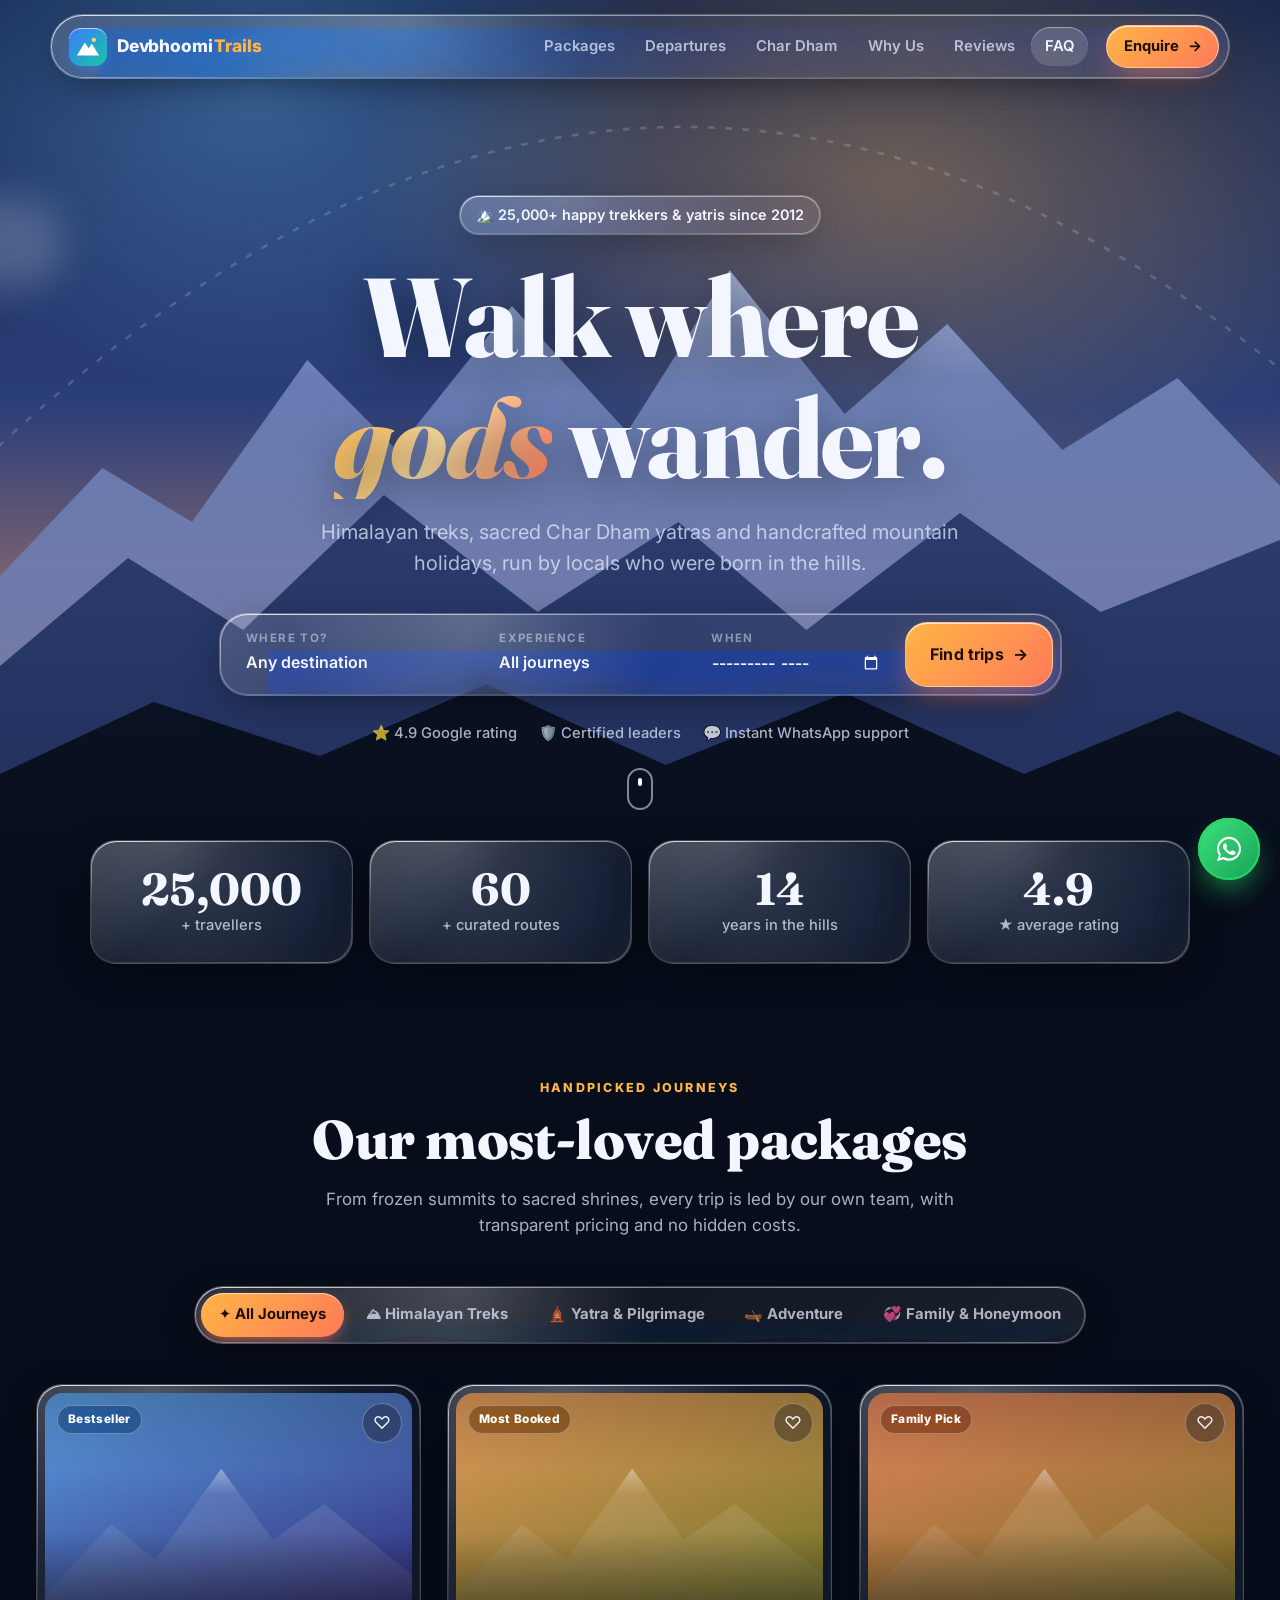
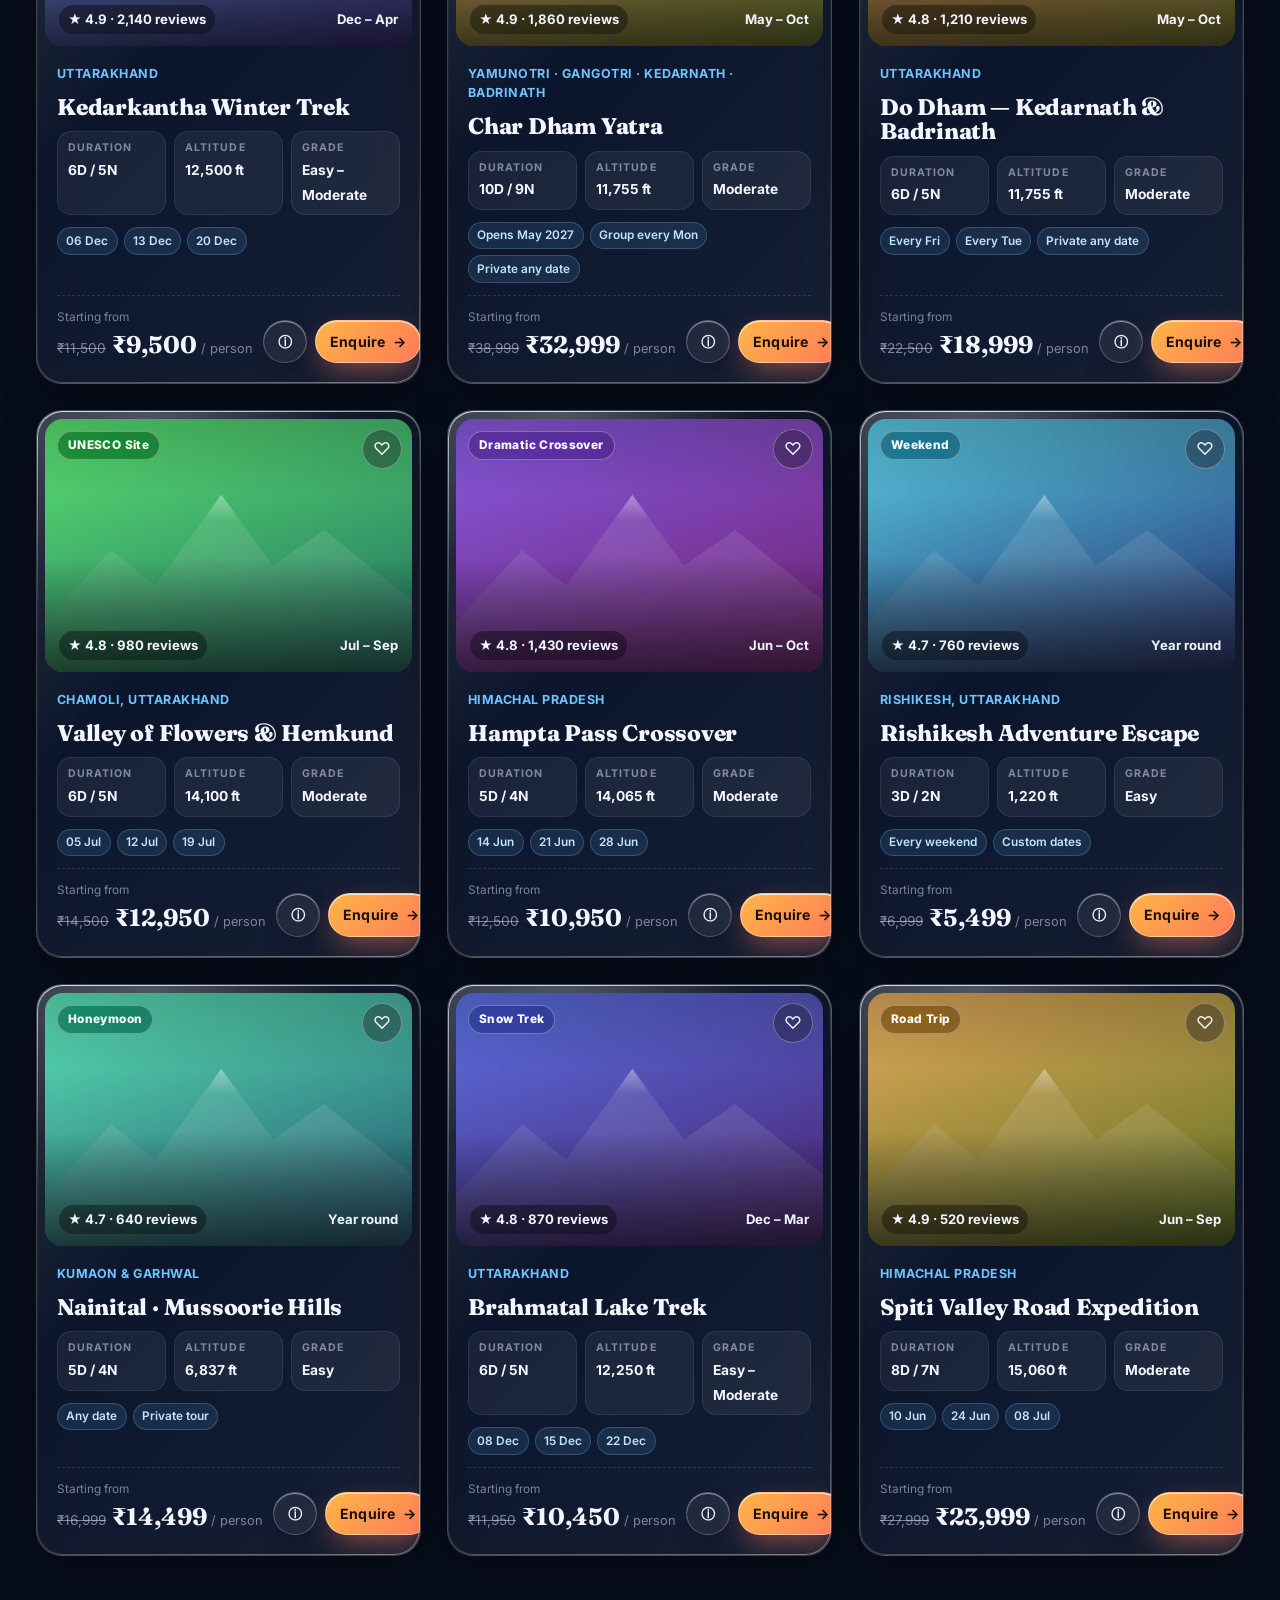
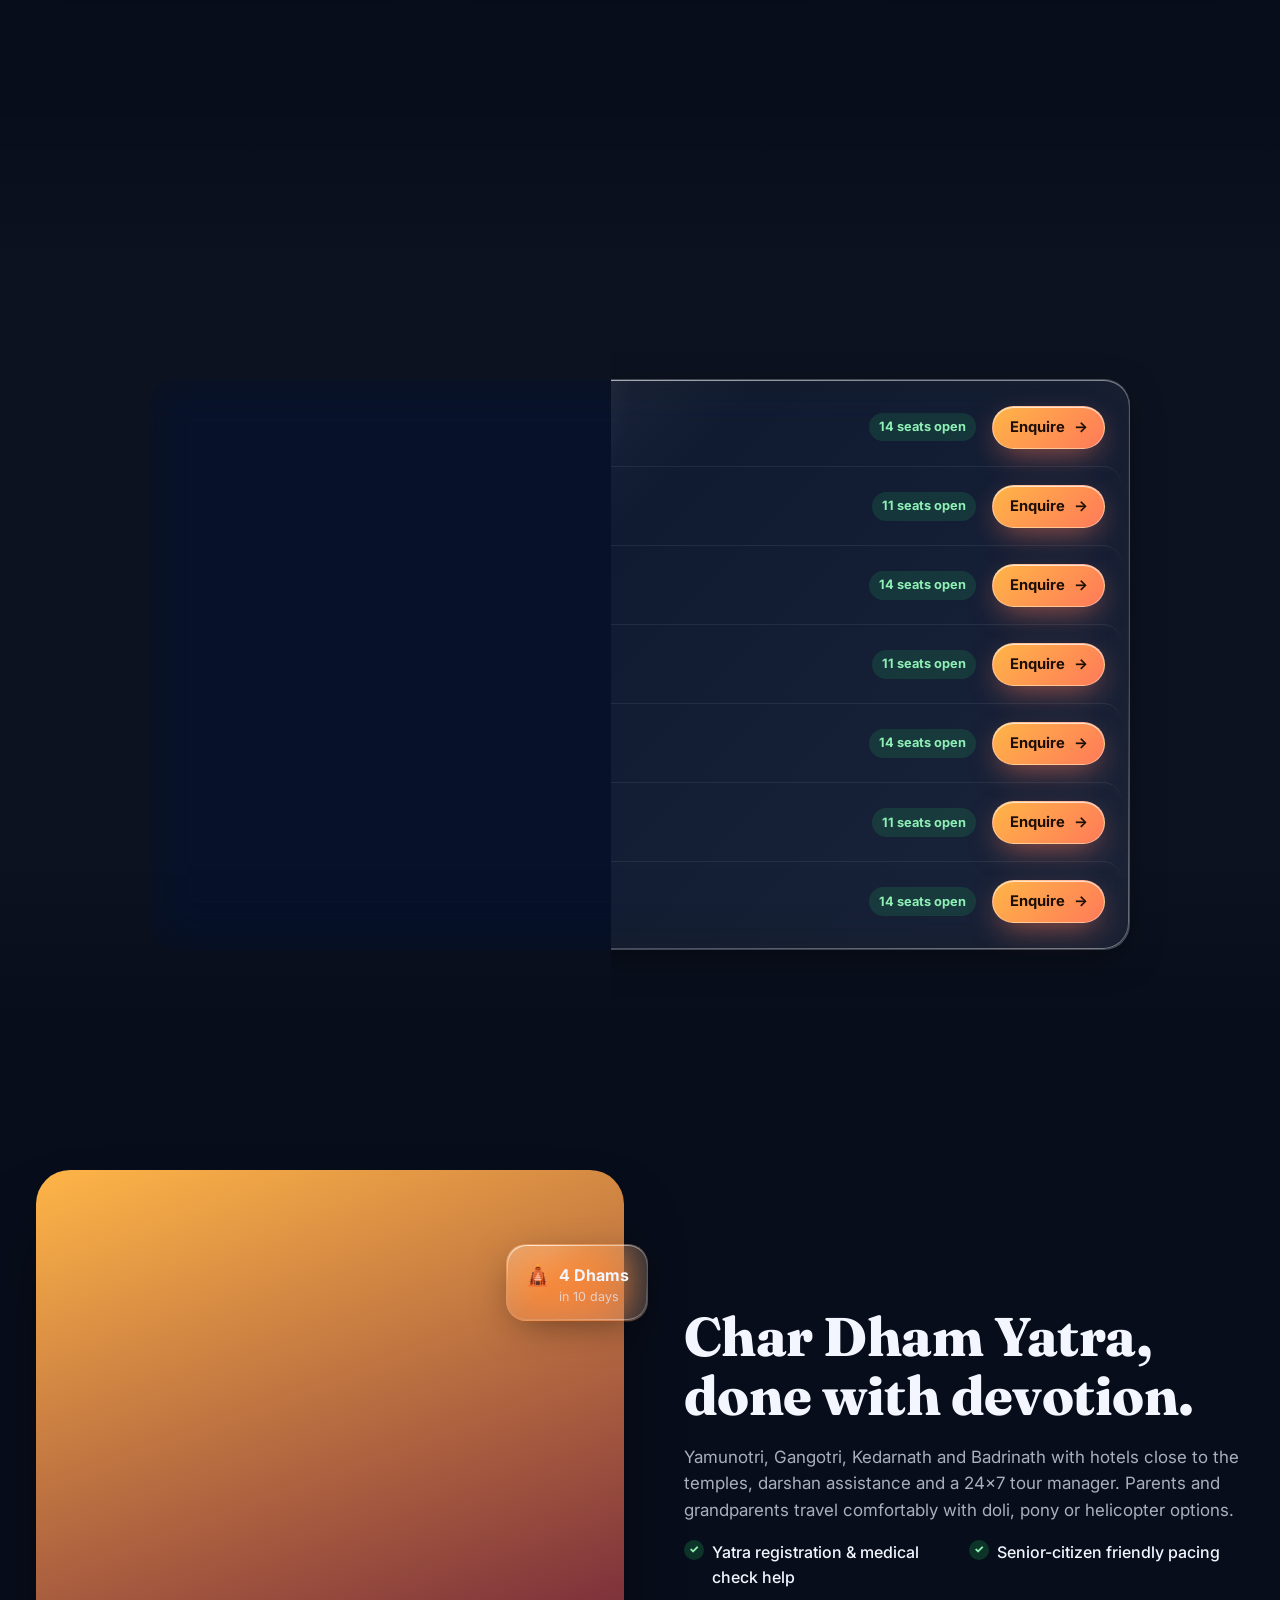
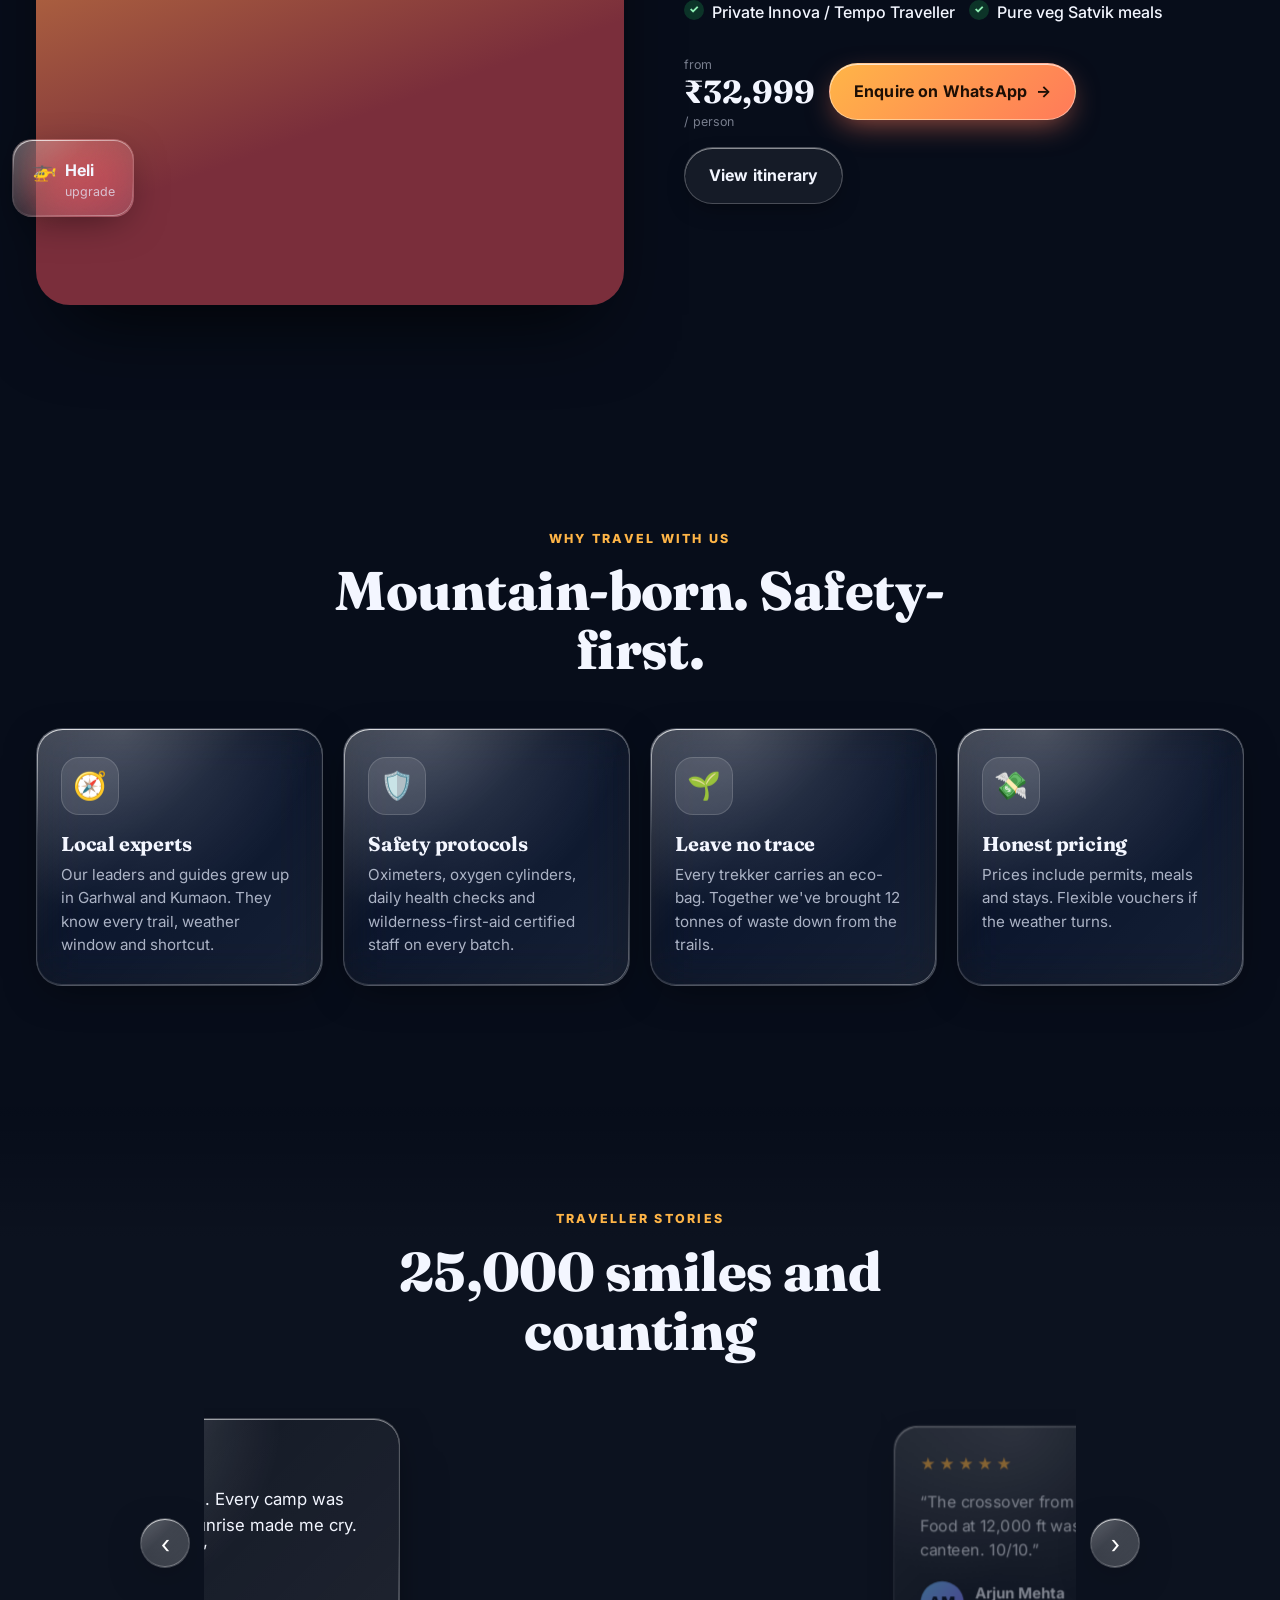
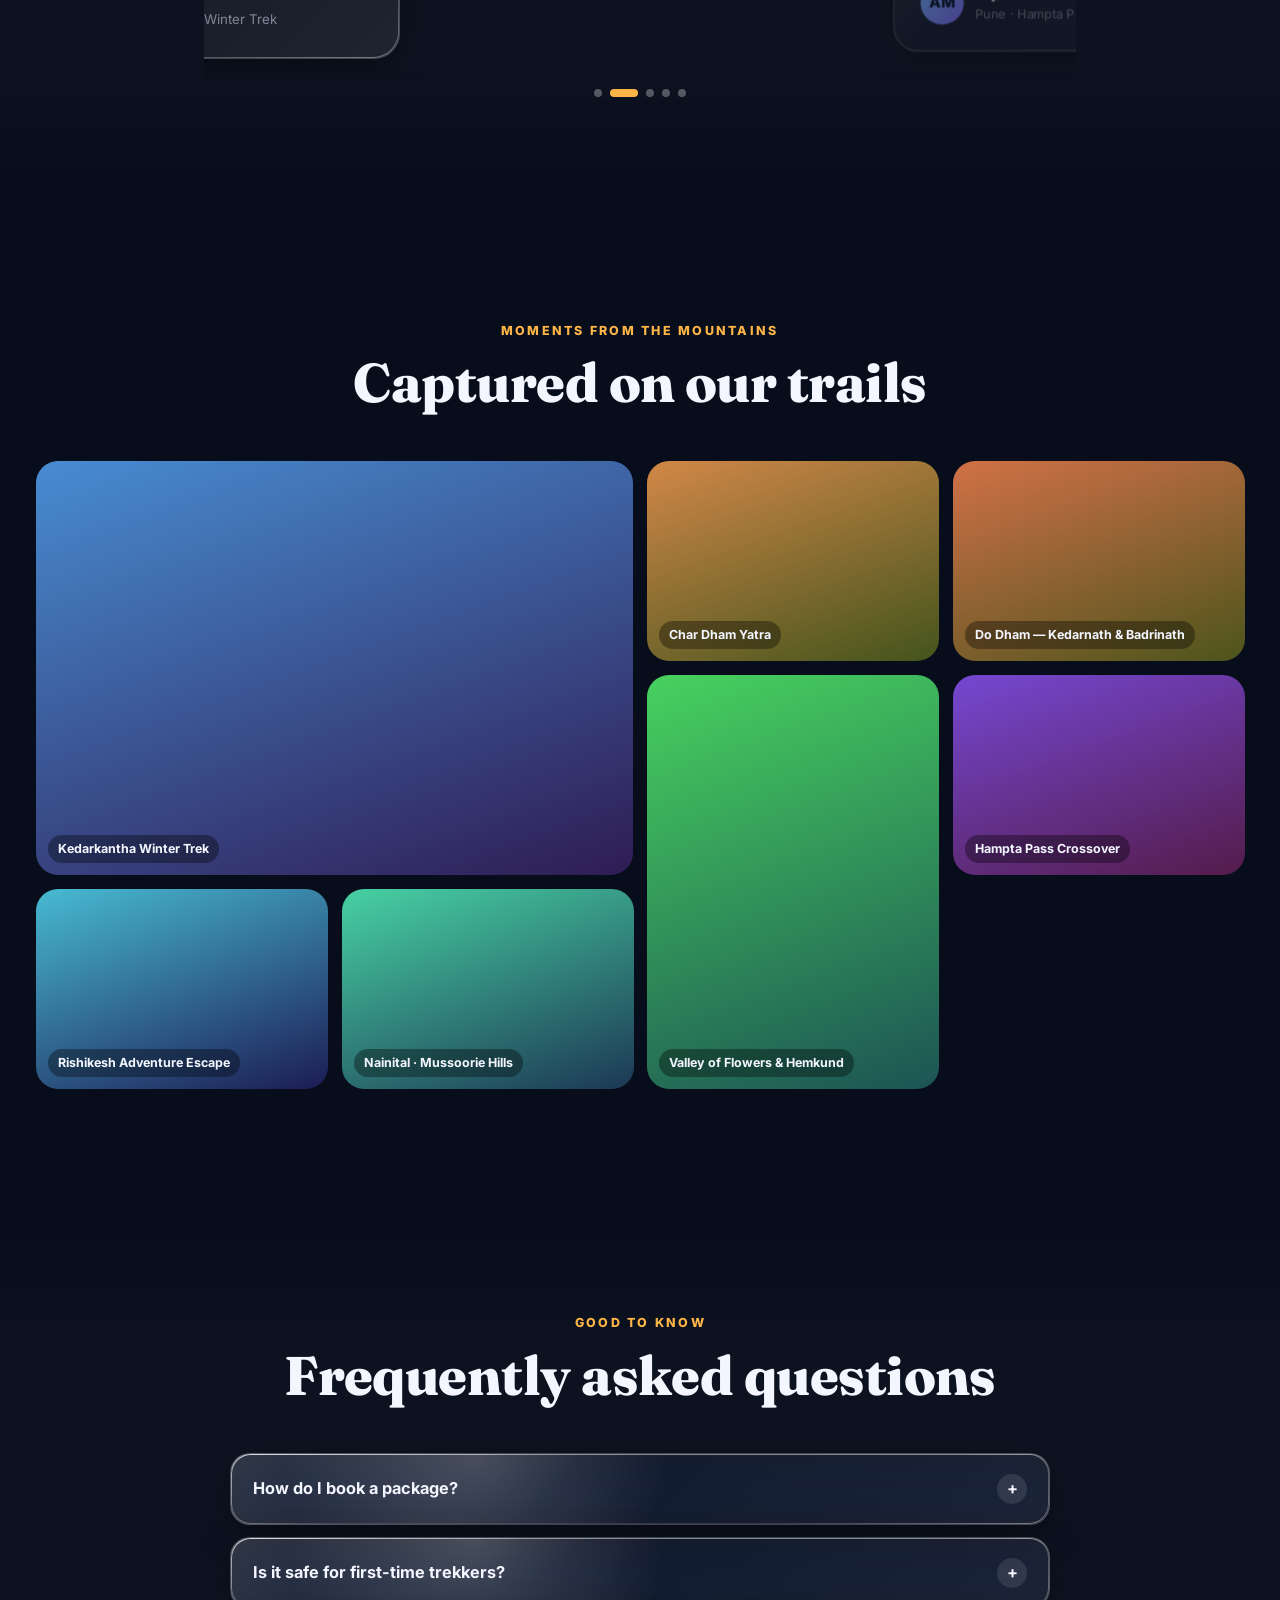
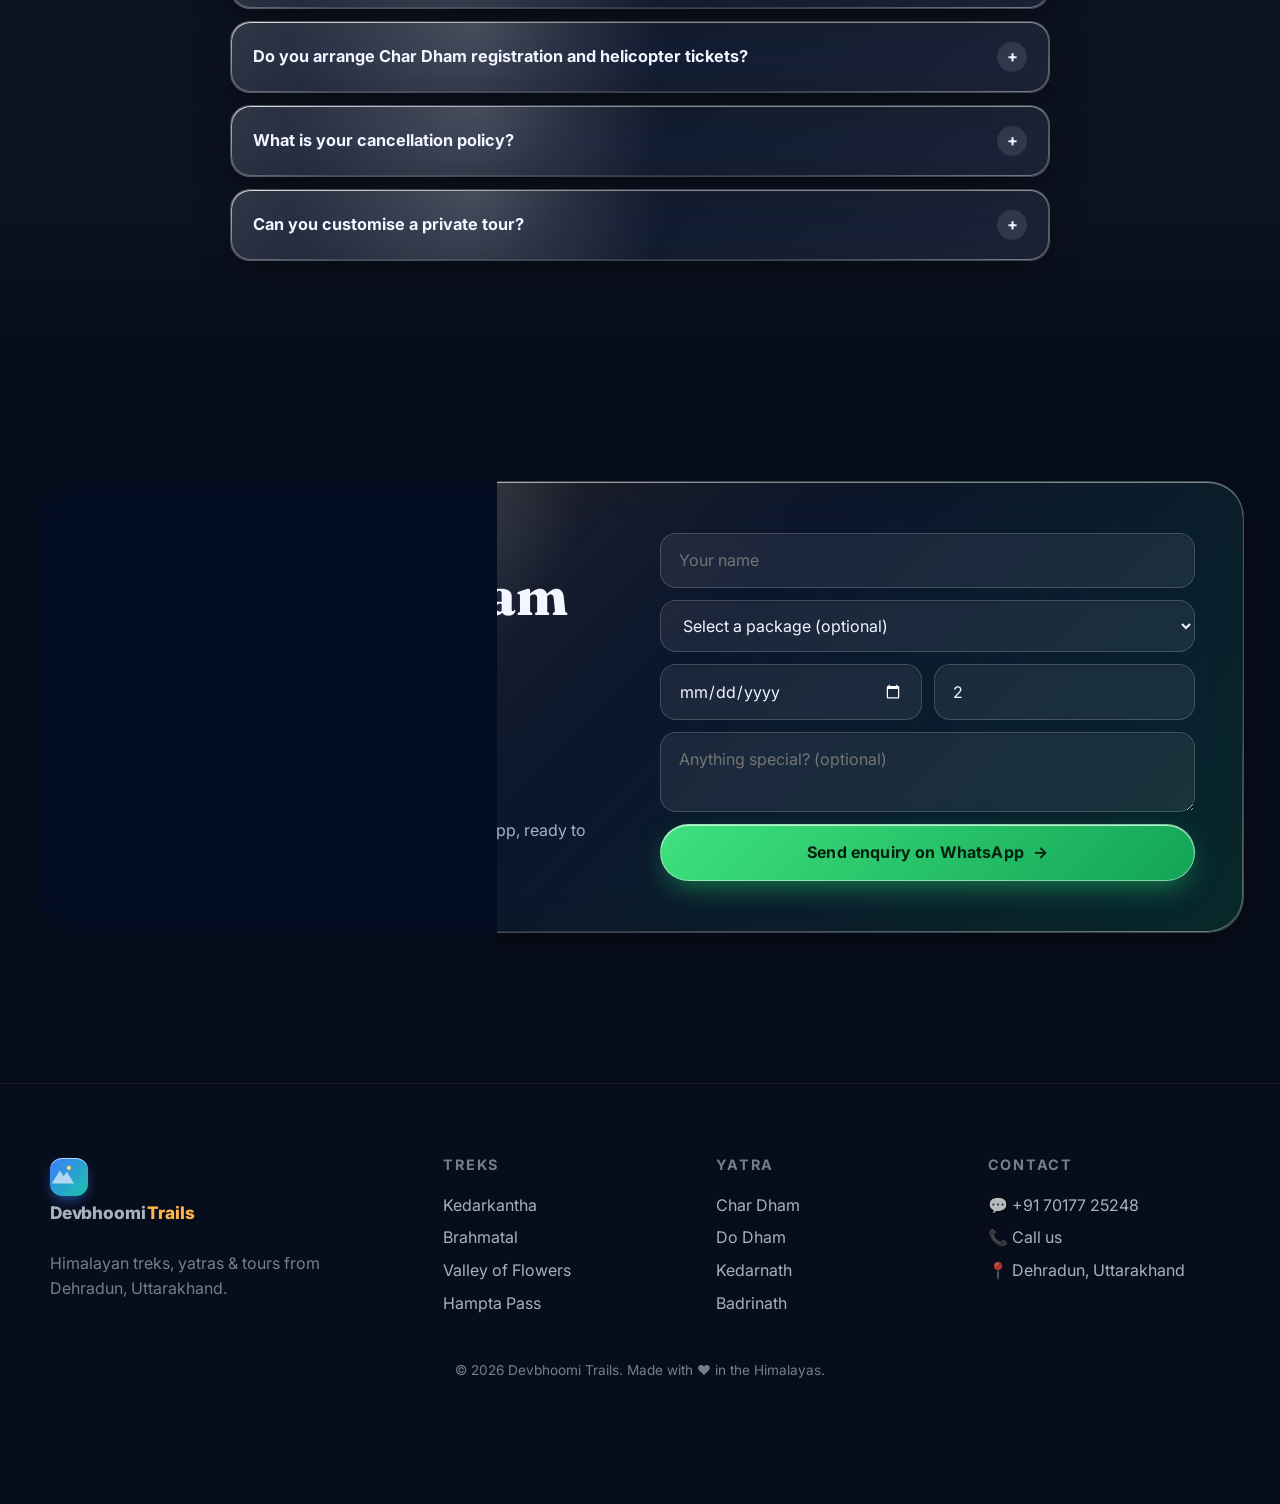
==== index.html @ 5e812054 "Add liquid-glass tours & travel website with WhatsApp enquiries Co-Authored-By: Claude Opus 5.5 <nor" ====
<!doctype html>
<html lang="en">
<head>
  <meta charset="utf-8" />
  <meta name="viewport" content="width=device-width, initial-scale=1, viewport-fit=cover" />
  <title>Devbhoomi Trails — Himalayan Treks, Char Dham Yatra & Tour Packages</title>
  <meta name="description" content="Himalayan treks, Char Dham Yatra, Kedarnath, Valley of Flowers, Spiti and family tour packages. Enquire instantly on WhatsApp +91 70177 25248." />
  <meta name="theme-color" content="#0b1220" />
  <link rel="preconnect" href="https://fonts.googleapis.com" />
  <link rel="preconnect" href="https://fonts.gstatic.com" crossorigin />
  <link href="https://fonts.googleapis.com/css2?family=Inter:wght@400;500;600;700;800&family=Fraunces:opsz,wght@9..144,600;9..144,800&display=swap" rel="stylesheet" />
  <link rel="stylesheet" href="assets/css/style.css" />
</head>
<body>

  <!-- Liquid-glass refraction filter (Chromium uses it on backdrop; others fall back to blur) -->
  <svg width="0" height="0" style="position:absolute" aria-hidden="true">
    <filter id="liquid" x="0" y="0" width="100%" height="100%">
      <feTurbulence type="fractalNoise" baseFrequency="0.008 0.012" numOctaves="2" seed="7" result="noise" />
      <feGaussianBlur in="noise" stdDeviation="2" result="soft" />
      <feDisplacementMap in="SourceGraphic" in2="soft" scale="38" xChannelSelector="R" yChannelSelector="G" />
    </filter>
  </svg>

  <!-- Ambient background blobs (secondary action) -->
  <div class="ambient" aria-hidden="true">
    <span class="blob b1"></span><span class="blob b2"></span><span class="blob b3"></span>
  </div>

  <!-- ============ NAV ============ -->
  <header class="nav-wrap">
    <nav class="nav glass" id="nav">
      <a href="#top" class="brand" aria-label="Devbhoomi Trails home">
        <span class="brand-mark squishy" aria-hidden="true">
          <svg viewBox="0 0 40 40"><path d="M3 33 L15 13 L21 22 L26 15 L37 33 Z" fill="currentColor"/><circle cx="29" cy="9" r="3.4" fill="#ffd27a"/></svg>
        </span>
        <span class="brand-text">Devbhoomi<b>Trails</b></span>
      </a>
      <ul class="nav-links" id="navLinks">
        <li><a href="#packages">Packages</a></li>
        <li><a href="#departures">Departures</a></li>
        <li><a href="#yatra">Char Dham</a></li>
        <li><a href="#why">Why Us</a></li>
        <li><a href="#reviews">Reviews</a></li>
        <li><a href="#faq">FAQ</a></li>
        <span class="nav-pill" aria-hidden="true"></span>
      </ul>
      <a class="btn btn-primary btn-sm squishy wind-up" data-enquire="general" href="#">
        <span>Enquire</span><i class="arrow">→</i>
      </a>
      <button class="burger" id="burger" aria-label="Open menu" aria-expanded="false"><span></span><span></span><span></span></button>
    </nav>
  </header>

  <main id="top">
    <!-- ============ HERO ============ -->
    <section class="hero" id="hero">
      <div class="hero-bg" aria-hidden="true">
        <div class="layer sky"></div>
        <div class="layer far" data-depth="0.15"></div>
        <div class="layer mid" data-depth="0.3"></div>
        <div class="layer near" data-depth="0.5"></div>
        <div class="cloud c1" aria-hidden="true"></div>
        <div class="cloud c2" aria-hidden="true"></div>
        <svg class="flight-path" viewBox="0 0 1200 400" preserveAspectRatio="none"><path id="arcPath" d="M-40 360 Q 600 -140 1240 300" fill="none" stroke="rgba(255,255,255,.35)" stroke-width="2" stroke-dasharray="6 10"/></svg>
        <div class="plane" aria-hidden="true">✈</div>
      </div>

      <div class="hero-inner">
        <span class="chip glass reveal" data-pose="drop">🏔️ 25,000+ happy trekkers & yatris since 2012</span>
        <h1 class="hero-title">
          <span class="line"><span class="word">Walk</span> <span class="word">where</span></span>
          <span class="line"><span class="word accent">gods</span> <span class="word">wander.</span></span>
        </h1>
        <p class="hero-sub reveal" data-pose="rise">Himalayan treks, sacred Char Dham yatras and handcrafted mountain holidays, run by locals who were born in the hills.</p>

        <form class="search glass reveal" data-pose="rise" id="searchForm" autocomplete="off">
          <label class="field">
            <small>Where to?</small>
            <select id="sDest">
              <option value="">Any destination</option>
              <option>Uttarakhand</option><option>Himachal Pradesh</option><option>Char Dham</option><option>Rishikesh</option>
            </select>
          </label>
          <label class="field">
            <small>Experience</small>
            <select id="sType">
              <option value="all">All journeys</option>
              <option value="trek">Trek</option><option value="pilgrimage">Yatra</option><option value="adventure">Adventure</option><option value="family">Family / Honeymoon</option>
            </select>
          </label>
          <label class="field">
            <small>When</small>
            <input type="month" id="sMonth" />
          </label>
          <button class="btn btn-primary squishy wind-up" type="submit"><span>Find trips</span><i class="arrow">→</i></button>
        </form>

        <div class="hero-badges reveal" data-pose="rise">
          <span>⭐ 4.9 Google rating</span><span>🛡️ Certified leaders</span><span>💬 Instant WhatsApp support</span>
        </div>
      </div>

      <a href="#stats" class="scroll-cue" aria-label="Scroll down"><span></span></a>
    </section>

    <!-- ============ STATS ============ -->
    <section class="stats" id="stats">
      <div class="stats-grid">
        <div class="stat glass tilt reveal"><b data-count="25000">0</b><span>+ travellers</span></div>
        <div class="stat glass tilt reveal"><b data-count="60">0</b><span>+ curated routes</span></div>
        <div class="stat glass tilt reveal"><b data-count="14">0</b><span>years in the hills</span></div>
        <div class="stat glass tilt reveal"><b data-count="49" data-decimal="1">0</b><span>★ average rating</span></div>
      </div>
    </section>

    <!-- ============ PACKAGES ============ -->
    <section class="section" id="packages">
      <div class="section-head">
        <span class="eyebrow reveal">Handpicked journeys</span>
        <h2 class="reveal">Our most-loved packages</h2>
        <p class="reveal">From frozen summits to sacred shrines, every trip is led by our own team, with transparent pricing and no hidden costs.</p>
      </div>

      <div class="tabs glass reveal" id="tabs" role="tablist"></div>
      <div class="cards" id="cards"></div>
      <p class="empty" id="emptyState" hidden>No trips match. <a href="#" data-enquire="general">Ask us for a custom plan →</a></p>
    </section>

    <!-- ============ DEPARTURES ============ -->
    <section class="section alt" id="departures">
      <div class="section-head">
        <span class="eyebrow reveal">Fixed group departures</span>
        <h2 class="reveal">Upcoming batches filling fast</h2>
      </div>
      <div class="departures glass reveal" id="departureList"></div>
    </section>

    <!-- ============ CHAR DHAM SPOTLIGHT (staging) ============ -->
    <section class="section spotlight" id="yatra">
      <div class="spot-wrap">
        <div class="spot-media reveal" data-pose="left">
          <div class="spot-img" style="--img:url('https://images.unsplash.com/photo-1626621341517-bbf3d9990a23?auto=format&fit=crop&w=1200&q=70')"></div>
          <div class="spot-float glass bob">🛕 <b>4 Dhams</b><small>in 10 days</small></div>
          <div class="spot-float f2 glass bob">🚁 <b>Heli</b><small>upgrade</small></div>
        </div>
        <div class="spot-copy">
          <span class="eyebrow reveal">Spotlight · Yatra 2027</span>
          <h2 class="reveal">Char Dham Yatra,<br/>done with devotion.</h2>
          <p class="reveal">Yamunotri, Gangotri, Kedarnath and Badrinath with hotels close to the temples, darshan assistance and a 24×7 tour manager. Parents and grandparents travel comfortably with doli, pony or helicopter options.</p>
          <ul class="ticks reveal">
            <li>Yatra registration & medical check help</li>
            <li>Senior-citizen friendly pacing</li>
            <li>Private Innova / Tempo Traveller</li>
            <li>Pure veg Satvik meals</li>
          </ul>
          <div class="spot-cta reveal">
            <div class="price-tag"><small>from</small><b>₹32,999</b><small>/ person</small></div>
            <a href="#" class="btn btn-primary squishy wind-up" data-enquire="chardham"><span>Enquire on WhatsApp</span><i class="arrow">→</i></a>
            <button class="btn btn-ghost squishy" data-details="chardham">View itinerary</button>
          </div>
        </div>
      </div>
    </section>

    <!-- ============ WHY US ============ -->
    <section class="section" id="why">
      <div class="section-head">
        <span class="eyebrow reveal">Why travel with us</span>
        <h2 class="reveal">Mountain-born. Safety-first.</h2>
      </div>
      <div class="why-grid">
        <article class="why glass tilt reveal"><span class="why-ico wiggle">🧭</span><h3>Local experts</h3><p>Our leaders and guides grew up in Garhwal and Kumaon. They know every trail, weather window and shortcut.</p></article>
        <article class="why glass tilt reveal"><span class="why-ico wiggle">🛡️</span><h3>Safety protocols</h3><p>Oximeters, oxygen cylinders, daily health checks and wilderness-first-aid certified staff on every batch.</p></article>
        <article class="why glass tilt reveal"><span class="why-ico wiggle">🌱</span><h3>Leave no trace</h3><p>Every trekker carries an eco-bag. Together we've brought 12 tonnes of waste down from the trails.</p></article>
        <article class="why glass tilt reveal"><span class="why-ico wiggle">💸</span><h3>Honest pricing</h3><p>Prices include permits, meals and stays. Flexible vouchers if the weather turns.</p></article>
      </div>
    </section>

    <!-- ============ TESTIMONIALS ============ -->
    <section class="section alt" id="reviews">
      <div class="section-head">
        <span class="eyebrow reveal">Traveller stories</span>
        <h2 class="reveal">25,000 smiles and counting</h2>
      </div>
      <div class="carousel reveal">
        <button class="car-btn prev glass squishy" aria-label="Previous review">‹</button>
        <div class="car-track" id="carTrack"></div>
        <button class="car-btn next glass squishy" aria-label="Next review">›</button>
      </div>
      <div class="dots" id="carDots"></div>
    </section>

    <!-- ============ GALLERY ============ -->
    <section class="section" id="gallery">
      <div class="section-head">
        <span class="eyebrow reveal">Moments from the mountains</span>
        <h2 class="reveal">Captured on our trails</h2>
      </div>
      <div class="gallery" id="gallery-grid"></div>
    </section>

    <!-- ============ FAQ ============ -->
    <section class="section alt" id="faq">
      <div class="section-head">
        <span class="eyebrow reveal">Good to know</span>
        <h2 class="reveal">Frequently asked questions</h2>
      </div>
      <div class="faq" id="faqList"></div>
    </section>

    <!-- ============ ENQUIRY CTA ============ -->
    <section class="section" id="enquire">
      <div class="cta glass reveal">
        <div class="cta-copy">
          <span class="eyebrow">Plan your trip in 2 minutes</span>
          <h2>Tell us your dream trip.<br/>We'll reply on WhatsApp.</h2>
          <p>Share a few details and your message opens in WhatsApp, ready to send to <b>+91 70177 25248</b>.</p>
        </div>
        <form class="cta-form" id="ctaForm">
          <input class="glass-input" name="name" placeholder="Your name" required />
          <select class="glass-input" name="pkg" id="ctaPkg"></select>
          <div class="row">
            <input class="glass-input" name="date" type="date" aria-label="Travel date" />
            <input class="glass-input" name="pax" type="number" min="1" value="2" aria-label="Travellers" />
          </div>
          <textarea class="glass-input" name="note" rows="2" placeholder="Anything special? (optional)"></textarea>
          <button class="btn btn-wa squishy wind-up" type="submit"><span>Send enquiry on WhatsApp</span><i class="arrow">→</i></button>
        </form>
      </div>
    </section>
  </main>

  <!-- ============ FOOTER ============ -->
  <footer class="footer">
    <div class="foot-grid">
      <div>
        <a href="#top" class="brand"><span class="brand-mark"><svg viewBox="0 0 40 40"><path d="M3 33 L15 13 L21 22 L26 15 L37 33 Z" fill="currentColor"/><circle cx="29" cy="9" r="3.4" fill="#ffd27a"/></svg></span><span class="brand-text">Devbhoomi<b>Trails</b></span></a>
        <p>Himalayan treks, yatras & tours from Dehradun, Uttarakhand.</p>
      </div>
      <div><h4>Treks</h4><a href="#packages" data-filter="trek">Kedarkantha</a><a href="#packages" data-filter="trek">Brahmatal</a><a href="#packages" data-filter="trek">Valley of Flowers</a><a href="#packages" data-filter="trek">Hampta Pass</a></div>
      <div><h4>Yatra</h4><a href="#packages" data-filter="pilgrimage">Char Dham</a><a href="#packages" data-filter="pilgrimage">Do Dham</a><a href="#packages" data-filter="pilgrimage">Kedarnath</a><a href="#packages" data-filter="pilgrimage">Badrinath</a></div>
      <div><h4>Contact</h4><a href="#" data-enquire="general">💬 +91 70177 25248</a><a href="tel:+917017725248">📞 Call us</a><span>📍 Dehradun, Uttarakhand</span></div>
    </div>
    <p class="copy">© <span id="year"></span> Devbhoomi Trails. Made with ❤️ in the Himalayas.</p>
  </footer>

  <!-- Floating WhatsApp -->
  <a href="#" class="fab squishy" data-enquire="general" aria-label="Chat on WhatsApp">
    <svg viewBox="0 0 32 32" width="30" height="30"><path fill="#fff" d="M16 3C9 3 3.3 8.6 3.3 15.6c0 2.5.7 4.8 2 6.8L3.2 29l6.8-2.1c1.9 1.1 4 1.6 6.1 1.6 7 0 12.7-5.6 12.7-12.6S23 3 16 3zm0 23.1c-1.9 0-3.8-.5-5.4-1.5l-.4-.2-4 1.2 1.2-3.9-.3-.4c-1.1-1.7-1.7-3.6-1.7-5.6C5.4 9.9 10.2 5.2 16 5.2s10.6 4.7 10.6 10.5S21.8 26.1 16 26.1zm5.8-7.8c-.3-.2-1.9-.9-2.2-1-.3-.1-.5-.2-.7.2-.2.3-.8 1-1 1.2-.2.2-.4.2-.7.1-.3-.2-1.3-.5-2.5-1.5-.9-.8-1.6-1.8-1.7-2.1-.2-.3 0-.5.1-.6l.5-.6c.2-.2.2-.3.3-.5.1-.2 0-.4 0-.6l-1-2.4c-.3-.6-.5-.5-.7-.5h-.6c-.2 0-.6.1-.9.4-.3.3-1.2 1.1-1.2 2.8s1.2 3.2 1.4 3.4c.2.2 2.4 3.6 5.8 5 .8.3 1.4.5 1.9.7.8.3 1.5.2 2.1.1.6-.1 1.9-.8 2.2-1.5.3-.7.3-1.3.2-1.5-.1-.2-.3-.3-.6-.4z"/></svg>
    <span class="fab-ring"></span>
  </a>

  <!-- Details modal -->
  <div class="modal" id="modal" aria-hidden="true" role="dialog" aria-modal="true" aria-labelledby="mTitle">
    <div class="modal-backdrop" data-close></div>
    <div class="modal-card glass" id="modalCard"></div>
  </div>

  <!-- Toast -->
  <div class="toast glass" id="toast" role="status" aria-live="polite"></div>

  <script src="assets/js/data.js"></script>
  <script src="assets/js/app.js"></script>
</body>
</html>
---- assets/css/style.css ----
/* =========================================================
   Devbhoomi Trails — Liquid Glass UI + 12-principle motion
   ========================================================= */
:root {
  --bg: #070d1a;
  --bg-2: #0c1528;
  --ink: #f3f6ff;
  --ink-2: rgba(232, 238, 255, .72);
  --ink-3: rgba(232, 238, 255, .5);
  --accent: #ffb547;
  --accent-2: #ff7a59;
  --sky: #6fc3ff;
  --wa: #25d366;
  --glass-bg: rgba(255, 255, 255, .07);
  --glass-bg-strong: rgba(255, 255, 255, .12);
  --glass-border: rgba(255, 255, 255, .18);
  --glass-hi: rgba(255, 255, 255, .55);
  --radius: 26px;
  --radius-sm: 16px;

  /* Motion vocabulary */
  --ease-io: cubic-bezier(.65, 0, .35, 1);         /* slow-in / slow-out */
  --ease-out: cubic-bezier(.16, 1, .3, 1);         /* soft landing */
  --ease-spring: cubic-bezier(.34, 1.56, .64, 1);  /* overshoot → follow-through */
  --ease-snap: cubic-bezier(.2, .9, .1, 1);        /* snappy */
  --t-snap: 160ms;
  --t-base: 420ms;
  --t-slow: 900ms;
}

*, *::before, *::after { box-sizing: border-box; }
html { scroll-behavior: smooth; -webkit-text-size-adjust: 100%; }
body {
  margin: 0;
  font-family: "Inter", -apple-system, BlinkMacSystemFont, "SF Pro Display", system-ui, sans-serif;
  color: var(--ink);
  background: var(--bg);
  line-height: 1.55;
  overflow-x: hidden;
  -webkit-font-smoothing: antialiased;
}
img { max-width: 100%; display: block; }
a { color: inherit; text-decoration: none; }
button, input, select, textarea { font: inherit; color: inherit; }
h1, h2, h3 { font-family: "Fraunces", Georgia, serif; line-height: 1.08; margin: 0; letter-spacing: -.01em; }

/* ---------- Ambient blobs (secondary action) ---------- */
.ambient { position: fixed; inset: 0; z-index: -1; overflow: hidden; pointer-events: none;
  background: radial-gradient(1200px 800px at 80% -10%, #1b2b55 0%, transparent 60%), linear-gradient(180deg, var(--bg), var(--bg-2)); }
.blob { position: absolute; width: 46vmax; height: 46vmax; border-radius: 50%; filter: blur(80px); opacity: .45; animation: float 22s var(--ease-io) infinite alternate; }
.b1 { background: #2a5bff; top: 20%; left: -15%; }
.b2 { background: #ff7a59; top: 55%; right: -20%; animation-duration: 28s; opacity: .28; }
.b3 { background: #19c6a6; top: 90%; left: 25%; animation-duration: 34s; opacity: .25; }
@keyframes float { 0% { transform: translate(0, 0) scale(1); } 100% { transform: translate(8vw, -6vh) scale(1.15); } }

/* =========================================================
   LIQUID GLASS
   ========================================================= */
.glass {
  position: relative;
  background:
    linear-gradient(135deg, rgba(255,255,255,.16) 0%, rgba(255,255,255,.04) 40%, rgba(255,255,255,.08) 100%);
  border: 1px solid var(--glass-border);
  -webkit-backdrop-filter: blur(22px) saturate(180%);
  backdrop-filter: blur(22px) saturate(180%);
  box-shadow:
    inset 0 1px 0 rgba(255,255,255,.45),      /* top specular */
    inset 0 -1px 0 rgba(255,255,255,.08),
    inset 0 0 0 1px rgba(255,255,255,.04),
    0 10px 40px -12px rgba(0,0,0,.55);
  isolation: isolate;
}
/* Refraction rim + pointer-tracked highlight */
.glass::before {
  content: ""; position: absolute; inset: 0; border-radius: inherit; pointer-events: none; z-index: -1;
  background: radial-gradient(420px circle at var(--mx, 30%) var(--my, 0%), rgba(255,255,255,.22), transparent 45%);
  opacity: .9; transition: opacity var(--t-base) var(--ease-io);
}
.glass::after {
  content: ""; position: absolute; inset: 0; border-radius: inherit; pointer-events: none;
  padding: 1px;
  background: linear-gradient(160deg, rgba(255,255,255,.7), rgba(255,255,255,0) 30%, rgba(255,255,255,0) 70%, rgba(255,255,255,.35));
  -webkit-mask: linear-gradient(#000 0 0) content-box, linear-gradient(#000 0 0);
  -webkit-mask-composite: xor; mask-composite: exclude;
}
@supports (backdrop-filter: url(#liquid)) {
  .nav.glass, .search.glass, .tabs.glass { backdrop-filter: blur(16px) saturate(190%) url(#liquid); }
}

/* =========================================================
   BUTTONS — squash & stretch, anticipation, exaggeration
   ========================================================= */
.btn {
  --b-bg: var(--glass-bg-strong);
  position: relative; display: inline-flex; align-items: center; justify-content: center; gap: .55em;
  padding: .95em 1.5em; border-radius: 999px; border: 1px solid rgba(255,255,255,.22);
  background: var(--b-bg); font-weight: 700; letter-spacing: .01em; cursor: pointer; white-space: nowrap;
  box-shadow: inset 0 1px 0 rgba(255,255,255,.5), 0 8px 24px -10px rgba(0,0,0,.6);
  transition: transform var(--t-snap) var(--ease-snap), box-shadow var(--t-base) var(--ease-io), filter var(--t-base);
  overflow: hidden; -webkit-tap-highlight-color: transparent;
}
.btn::before { /* liquid sheen sweep */
  content: ""; position: absolute; inset: 0; border-radius: inherit;
  background: linear-gradient(110deg, transparent 20%, rgba(255,255,255,.45) 45%, transparent 60%);
  transform: translateX(-120%); transition: transform 0s;
}
.btn:hover::before { transform: translateX(120%); transition: transform 900ms var(--ease-io); }
.btn-sm { padding: .62em 1.1em; font-size: .92rem; }
.btn-primary { --b-bg: linear-gradient(135deg, var(--accent), var(--accent-2)); color: #1d0f05; border-color: rgba(255,255,255,.4);
  box-shadow: inset 0 1px 0 rgba(255,255,255,.7), 0 10px 30px -8px rgba(255,122,89,.65); background: var(--b-bg); }
.btn-wa { background: linear-gradient(135deg, #3ee27d, #13a456); color: #04210f; border-color: rgba(255,255,255,.45);
  box-shadow: inset 0 1px 0 rgba(255,255,255,.7), 0 10px 30px -8px rgba(37,211,102,.6); }
.btn-ghost { background: rgba(255,255,255,.06); }
.btn:hover { transform: translateY(-2px) scale(1.02); }

/* Squash on press (held), stretch on release (JS adds .boing) */
.squishy:active { transform: scale(1.12, .84) !important; transition-duration: 90ms; }
.boing { animation: boing 620ms var(--ease-out); }
@keyframes boing {
  0%   { transform: scale(1.14, .82); }
  30%  { transform: scale(.9, 1.14); }
  50%  { transform: scale(1.06, .95); }
  70%  { transform: scale(.98, 1.03); }
  100% { transform: scale(1, 1); }
}

/* Anticipation: arrow winds back before launching forward */
.arrow { display: inline-block; font-style: normal; transition: transform var(--t-base) var(--ease-spring); }
.wind-up:hover .arrow { animation: windup 620ms var(--ease-io) forwards; }
@keyframes windup {
  0%   { transform: translateX(0); }
  35%  { transform: translateX(-7px) scaleX(.8); }   /* wind-up */
  65%  { transform: translateX(9px) scaleX(1.35); }  /* stretch on release */
  85%  { transform: translateX(4px) scaleX(.95); }   /* follow-through */
  100% { transform: translateX(5px) scaleX(1); }
}

/* =========================================================
   NAV
   ========================================================= */
.nav-wrap { position: fixed; top: 14px; left: 0; right: 0; z-index: 50; padding: 0 16px; pointer-events: none; }
.nav {
  pointer-events: auto; max-width: 1180px; margin: 0 auto; display: flex; align-items: center; gap: 18px;
  padding: 10px 10px 10px 18px; border-radius: 999px;
  transition: transform var(--t-base) var(--ease-out), padding var(--t-base) var(--ease-io), background var(--t-base);
}
.nav.shrink { padding-top: 6px; padding-bottom: 6px; }
.nav.hide { transform: translateY(-140%); }
.brand { display: flex; align-items: center; gap: 10px; font-weight: 800; }
.brand-mark { width: 38px; height: 38px; border-radius: 12px; display: grid; place-items: center; color: #fff;
  background: linear-gradient(135deg, #3b7bff, #19c6a6); box-shadow: inset 0 1px 0 rgba(255,255,255,.6), 0 6px 16px -6px #3b7bff; }
.brand-mark svg { width: 26px; height: 26px; }
.brand-text { font-size: 1.08rem; letter-spacing: -.01em; }
.brand-text b { color: var(--accent); font-weight: 800; margin-left: 2px; }
.nav-links { position: relative; display: flex; gap: 2px; list-style: none; margin: 0 0 0 auto; padding: 0; }
.nav-links a { position: relative; z-index: 1; display: block; padding: .55em .95em; border-radius: 999px; color: var(--ink-2); font-weight: 600; font-size: .93rem;
  transition: color var(--t-snap) var(--ease-snap); }
.nav-links a:hover, .nav-links a.active { color: var(--ink); }
.nav-pill { position: absolute; top: 0; left: 0; height: 100%; border-radius: 999px; background: rgba(255,255,255,.14);
  box-shadow: inset 0 1px 0 rgba(255,255,255,.4); opacity: 0;
  transition: transform 520ms var(--ease-spring), width 520ms var(--ease-spring), opacity var(--t-snap); }
.burger { display: none; width: 44px; height: 44px; border-radius: 50%; border: 0; background: rgba(255,255,255,.1); cursor: pointer; position: relative; }
.burger span { position: absolute; left: 13px; right: 13px; height: 2px; background: #fff; border-radius: 2px; transition: transform var(--t-base) var(--ease-spring), opacity var(--t-snap); }
.burger span:nth-child(1) { top: 15px; } .burger span:nth-child(2) { top: 21px; } .burger span:nth-child(3) { top: 27px; }
.burger[aria-expanded="true"] span:nth-child(1) { transform: translateY(6px) rotate(45deg); }
.burger[aria-expanded="true"] span:nth-child(2) { opacity: 0; transform: scaleX(0); }
.burger[aria-expanded="true"] span:nth-child(3) { transform: translateY(-6px) rotate(-45deg); }

/* =========================================================
   HERO — staging, parallax, arcs
   ========================================================= */
.hero { position: relative; min-height: 100svh; display: grid; place-items: center; padding: 130px 16px 90px; overflow: hidden; }
.hero-bg, .layer { position: absolute; inset: 0; }
.sky { background:
  radial-gradient(900px 500px at 70% 20%, rgba(255,181,71,.35), transparent 60%),
  radial-gradient(700px 500px at 20% 10%, rgba(111,195,255,.35), transparent 60%),
  linear-gradient(180deg, #13244d 0%, #2b3f78 45%, #e7936b 92%), url("https://images.unsplash.com/photo-1506905925346-21bda4d32df4?auto=format&fit=crop&w=1800&q=70") center/cover;
  background-blend-mode: normal, normal, multiply; }
.layer { will-change: transform; }
.far  { background: linear-gradient(180deg, #8fa3d6, #5a6ea8); clip-path: polygon(0 64%, 8% 52%, 15% 58%, 24% 40%, 31% 50%, 40% 34%, 49% 48%, 57% 30%, 66% 46%, 74% 36%, 83% 50%, 92% 42%, 100% 54%, 100% 100%, 0 100%); opacity: .8; }
.far::after { content: ""; position: absolute; inset: 0; background: linear-gradient(180deg, rgba(255,255,255,.85) 30%, transparent 42%); clip-path: inherit; mix-blend-mode: soft-light; }
.mid  { background: linear-gradient(180deg, #3a4f8a, #1f2d57); clip-path: polygon(0 74%, 10% 62%, 19% 70%, 30% 55%, 42% 68%, 53% 58%, 63% 70%, 75% 57%, 86% 68%, 100% 60%, 100% 100%, 0 100%); }
.near { background: linear-gradient(180deg, #16213f, var(--bg)); clip-path: polygon(0 86%, 12% 78%, 25% 84%, 38% 76%, 52% 85%, 66% 77%, 80% 86%, 92% 79%, 100% 84%, 100% 100%, 0 100%); }
.cloud { position: absolute; width: 320px; height: 90px; border-radius: 999px; background: rgba(255,255,255,.18); filter: blur(18px); animation: drift 60s linear infinite; }
.c1 { top: 22%; left: -20%; } .c2 { top: 40%; left: -40%; width: 460px; animation-duration: 90s; opacity: .7; }
@keyframes drift { to { transform: translateX(160vw); } }

.flight-path { position: absolute; inset: 0; width: 100%; height: 60%; opacity: .5; }
.plane {
  position: absolute; top: 0; left: 0; font-size: 26px; color: #fff; text-shadow: 0 4px 16px rgba(0,0,0,.4);
  offset-path: path("M-40 360 Q 600 -140 1240 300"); offset-rotate: auto;
  animation: fly 14s var(--ease-io) infinite;   /* Moving in arcs + slow-in/slow-out */
}
@keyframes fly { 0% { offset-distance: 0%; opacity: 0; } 8% { opacity: 1; } 90% { opacity: 1; } 100% { offset-distance: 100%; opacity: 0; } }

.hero-inner { position: relative; z-index: 2; max-width: 980px; text-align: center; }
.chip { display: inline-flex; padding: .55em 1.1em; border-radius: 999px; font-size: .9rem; font-weight: 600; color: var(--ink); }
.hero-title { font-size: clamp(2.8rem, 9vw, 7rem); font-weight: 800; margin: 22px 0 18px; text-shadow: 0 10px 40px rgba(0,0,0,.35); }
.hero-title .line { display: block; }
.hero-title .word { display: inline-block; transform-origin: 50% 100%; opacity: 0; }
.hero-title .accent { background: linear-gradient(120deg, var(--accent), #ffe2a6 50%, var(--accent-2)); -webkit-background-clip: text; background-clip: text; color: transparent; font-style: italic; }
.hero-title.go .word { animation: wordDrop 1000ms var(--ease-out) forwards; animation-delay: calc(var(--i) * 110ms + 150ms); }
/* Squash & stretch landing: stretched while falling, squashed on impact, settle */
@keyframes wordDrop {
  0%   { opacity: 0; transform: translateY(-120px) scale(.86, 1.25); }
  45%  { opacity: 1; transform: translateY(0) scale(1.18, .78); }
  62%  { transform: translateY(-16px) scale(.94, 1.08); }
  78%  { transform: translateY(0) scale(1.04, .96); }
  100% { opacity: 1; transform: translateY(0) scale(1, 1); }
}
.hero-sub { font-size: clamp(1.02rem, 2.2vw, 1.25rem); color: var(--ink-2); max-width: 640px; margin: 0 auto 34px; }

.search { display: grid; grid-template-columns: 1.2fr 1fr 1fr auto; gap: 6px; padding: 8px; border-radius: 28px; max-width: 860px; margin: 0 auto; text-align: left; }
.field { display: flex; flex-direction: column; padding: 8px 18px; border-radius: 20px; transition: background var(--t-snap); cursor: pointer; }
.field:hover, .field:focus-within { background: rgba(255,255,255,.1); }
.field small { font-size: .72rem; text-transform: uppercase; letter-spacing: .12em; color: var(--ink-3); font-weight: 700; }
.field select, .field input { background: transparent; border: 0; outline: 0; padding: 2px 0; font-weight: 600; color: var(--ink); appearance: none; color-scheme: dark; }
.field select option { background: #13203f; }
.search .btn { border-radius: 22px; }
.hero-badges { display: flex; justify-content: center; flex-wrap: wrap; gap: 10px 22px; margin-top: 26px; color: var(--ink-2); font-size: .92rem; font-weight: 500; }

.scroll-cue { position: absolute; bottom: 26px; left: 50%; width: 26px; height: 42px; margin-left: -13px; border: 2px solid rgba(255,255,255,.5); border-radius: 20px; z-index: 3; }
.scroll-cue span { position: absolute; top: 8px; left: 50%; width: 4px; height: 8px; margin-left: -2px; border-radius: 4px; background: #fff; animation: cue 1.8s var(--ease-io) infinite; }
@keyframes cue { 0% { transform: translateY(0) scaleY(1); opacity: 1; } 50% { transform: translateY(12px) scaleY(1.6); opacity: .6; } 100% { transform: translateY(18px) scaleY(.6); opacity: 0; } }

/* =========================================================
   REVEAL — pose-to-pose keyframes with follow-through
   ========================================================= */
.reveal { opacity: 0; }
.reveal.in { animation: poseRise var(--t-slow) var(--ease-out) forwards; animation-delay: var(--d, 0ms); }
.reveal.in[data-pose="drop"] { animation-name: poseDrop; }
.reveal.in[data-pose="left"] { animation-name: poseLeft; }
@keyframes poseRise {          /* key pose A → overshoot → settle (B) */
  0%   { opacity: 0; transform: translateY(46px) scale(.96); filter: blur(6px); }
  60%  { opacity: 1; transform: translateY(-6px) scale(1.01); filter: blur(0); }
  100% { opacity: 1; transform: none; }
}
@keyframes poseDrop {
  0%   { opacity: 0; transform: translateY(-40px) scaleY(1.2); }
  55%  { opacity: 1; transform: translateY(0) scale(1.08, .9); }
  80%  { transform: translateY(-4px) scale(.98, 1.02); }
  100% { opacity: 1; transform: none; }
}
@keyframes poseLeft {
  0%   { opacity: 0; transform: translateX(-80px) rotate(-4deg); }
  60%  { opacity: 1; transform: translateX(8px) rotate(1deg); }
  100% { opacity: 1; transform: none; }
}

/* =========================================================
   SECTIONS
   ========================================================= */
.section { position: relative; padding: 110px 16px; max-width: 1240px; margin: 0 auto; }
.section.alt::before { content: ""; position: absolute; inset: 0 calc(50% - 50vw); z-index: -1; background: linear-gradient(180deg, transparent, rgba(255,255,255,.025) 20%, rgba(255,255,255,.025) 80%, transparent); }
.section-head { text-align: center; max-width: 720px; margin: 0 auto 48px; }
.eyebrow { display: inline-block; font-size: .78rem; font-weight: 800; letter-spacing: .18em; text-transform: uppercase; color: var(--accent); margin-bottom: 14px; }
.section-head h2, .spot-copy h2, .cta h2 { font-size: clamp(2rem, 4.6vw, 3.4rem); font-weight: 800; }
.section-head p { color: var(--ink-2); margin-top: 16px; font-size: 1.06rem; }

/* Stats */
.stats { padding: 0 16px; margin-top: -60px; position: relative; z-index: 3; }
.stats-grid { max-width: 1100px; margin: 0 auto; display: grid; grid-template-columns: repeat(4, 1fr); gap: 16px; }
.stat { border-radius: var(--radius); padding: 26px 20px; text-align: center; }
.stat b { display: block; font-family: "Fraunces", serif; font-size: clamp(2rem, 4vw, 2.8rem); line-height: 1; }
.stat span { color: var(--ink-2); font-size: .92rem; font-weight: 500; }
.stat b.pop { animation: numPop 600ms var(--ease-spring); }
@keyframes numPop { 0% { transform: scale(1); } 40% { transform: scale(1.35, .8); color: var(--accent); } 70% { transform: scale(.94, 1.08); } 100% { transform: scale(1); } }

/* Tabs — snappy timing */
.tabs { display: flex; gap: 4px; padding: 6px; border-radius: 999px; width: max-content; max-width: 100%; margin: 0 auto 40px; overflow-x: auto; scrollbar-width: none; position: relative; }
.tabs::-webkit-scrollbar { display: none; }
.tab { position: relative; z-index: 1; border: 0; background: transparent; padding: .7em 1.2em; border-radius: 999px; font-weight: 700; font-size: .93rem; color: var(--ink-2); cursor: pointer; white-space: nowrap;
  transition: color var(--t-snap) var(--ease-snap), transform var(--t-snap) var(--ease-snap); }
.tab[aria-selected="true"] { color: #1d0f05; }
.tab-indicator { position: absolute; top: 6px; bottom: 6px; left: 0; border-radius: 999px; background: linear-gradient(135deg, var(--accent), var(--accent-2));
  box-shadow: inset 0 1px 0 rgba(255,255,255,.6), 0 6px 18px -6px var(--accent-2);
  transition: transform 340ms var(--ease-spring), width 340ms var(--ease-spring); }
.tab-indicator.stretch { animation: indStretch 340ms var(--ease-io); }
@keyframes indStretch { 50% { transform: var(--tx) scaleX(1.25) scaleY(.85); } }

/* ---------- Package cards ---------- */
.cards { display: grid; grid-template-columns: repeat(auto-fill, minmax(320px, 1fr)); gap: 26px; }
/* Staging the focus: dim siblings when one is hovered */
@media (hover: hover) {
  .cards:has(.card:hover) .card:not(:hover) { opacity: .55; filter: saturate(.6) blur(1px); transform: scale(.98); }
}
.card {
  border-radius: var(--radius); overflow: hidden; display: flex; flex-direction: column;
  transition: transform 500ms var(--ease-out), opacity var(--t-base) var(--ease-io), filter var(--t-base) var(--ease-io), box-shadow var(--t-base);
  transform-style: preserve-3d; will-change: transform;
}
.card:hover { box-shadow: inset 0 1px 0 rgba(255,255,255,.5), 0 30px 60px -20px rgba(0,0,0,.7), 0 0 0 1px rgba(255,181,71,.3); }
.card.enter { animation: cardIn 700ms var(--ease-spring) both; animation-delay: calc(var(--i) * 70ms); }
.card.leave { animation: cardOut 180ms var(--ease-snap) both; }
@keyframes cardIn { 0% { opacity: 0; transform: translateY(40px) scale(.9, 1.06); } 60% { opacity: 1; transform: translateY(-6px) scale(1.02, .98); } 100% { opacity: 1; transform: none; } }
@keyframes cardOut { to { opacity: 0; transform: scale(.92); } }

.card-media { position: relative; aspect-ratio: 16 / 11; overflow: hidden; margin: 8px 8px 0; border-radius: calc(var(--radius) - 8px);
  background: linear-gradient(160deg, hsl(var(--h) 70% 62%), hsl(calc(var(--h) + 40) 55% 28%)); }
.card-media::before { content: ""; position: absolute; inset: 0;  /* fallback peaks */
  background: linear-gradient(180deg, transparent 50%, rgba(0,0,0,.25)), linear-gradient(180deg, rgba(255,255,255,.9) 28%, rgba(255,255,255,.2) 40%);
  clip-path: polygon(0 80%, 18% 52%, 30% 66%, 48% 30%, 62% 58%, 76% 44%, 100% 72%, 100% 100%, 0 100%); opacity: .5; }
.card-media img { position: absolute; inset: 0; width: 100%; height: 100%; object-fit: cover; transform: scale(1.04);
  transition: transform 1100ms var(--ease-out); }
.card:hover .card-media img { transform: scale(1.14); }
.card-media::after { content: ""; position: absolute; inset: 0; background: linear-gradient(180deg, rgba(0,0,0,.2), transparent 30%, transparent 55%, rgba(0,0,0,.55)); }
.badge { position: absolute; top: 12px; left: 12px; z-index: 2; padding: .38em .85em; border-radius: 999px; font-size: .74rem; font-weight: 800; letter-spacing: .03em; color: #fff;
  background: rgba(20,20,30,.35); border: 1px solid rgba(255,255,255,.3); backdrop-filter: blur(12px) saturate(180%); -webkit-backdrop-filter: blur(12px) saturate(180%); }
.fav { position: absolute; top: 10px; right: 10px; z-index: 2; width: 40px; height: 40px; border-radius: 50%; display: grid; place-items: center; cursor: pointer; font-size: 1.1rem;
  background: rgba(20,20,30,.35); border: 1px solid rgba(255,255,255,.3); backdrop-filter: blur(12px); -webkit-backdrop-filter: blur(12px); transition: transform var(--t-snap) var(--ease-snap); }
.fav.on { animation: heart 700ms var(--ease-out); }
@keyframes heart { 0% { transform: scale(1); } 20% { transform: scale(.6, .8); } 45% { transform: scale(1.6, 1.3) rotate(-12deg); } 65% { transform: scale(.9, 1.1) rotate(6deg); } 100% { transform: scale(1); } }
.media-meta { position: absolute; left: 14px; right: 14px; bottom: 12px; z-index: 2; display: flex; justify-content: space-between; align-items: center; font-size: .82rem; font-weight: 700; }
.rating { padding: .3em .7em; border-radius: 999px; background: rgba(0,0,0,.35); backdrop-filter: blur(10px); -webkit-backdrop-filter: blur(10px); }

.card-body { padding: 18px 20px 20px; display: flex; flex-direction: column; gap: 12px; flex: 1; }
.region { font-size: .78rem; color: var(--sky); font-weight: 700; letter-spacing: .04em; text-transform: uppercase; }
.card h3 { font-size: 1.42rem; font-weight: 800; }
.meta { display: grid; grid-template-columns: repeat(3, 1fr); gap: 8px; }
.meta div { padding: 8px 10px; border-radius: 14px; background: rgba(255,255,255,.06); border: 1px solid rgba(255,255,255,.08); }
.meta small { display: block; font-size: .66rem; text-transform: uppercase; letter-spacing: .1em; color: var(--ink-3); font-weight: 700; }
.meta b { font-size: .86rem; }
.dates { display: flex; flex-wrap: wrap; gap: 6px; }
.dates span { font-size: .74rem; padding: .3em .7em; border-radius: 999px; background: rgba(111,195,255,.12); color: #bfe4ff; border: 1px solid rgba(111,195,255,.25); font-weight: 600; }
.card-foot { margin-top: auto; display: flex; align-items: flex-end; justify-content: space-between; gap: 10px; padding-top: 12px; border-top: 1px dashed rgba(255,255,255,.12); }
.price small { display: block; color: var(--ink-3); font-size: .74rem; }
.price s { color: var(--ink-3); font-size: .85rem; margin-right: 6px; }
.price b { font-family: "Fraunces", serif; font-size: 1.5rem; }
.price em { font-style: normal; color: var(--ink-3); font-size: .8rem; }
.card-actions { display: flex; gap: 8px; }
.card-actions .btn { padding: .7em 1em; font-size: .88rem; }
.icon-btn { width: 44px; padding: 0 !important; }
.empty { text-align: center; color: var(--ink-2); }
.empty a { color: var(--accent); font-weight: 700; }

/* Departures */
.departures { border-radius: var(--radius); padding: 8px; max-width: 980px; margin: 0 auto; }
.dep { display: grid; grid-template-columns: 110px 1fr auto auto; gap: 16px; align-items: center; padding: 14px 16px; border-radius: 18px; transition: background var(--t-snap), transform var(--t-base) var(--ease-spring); }
.dep + .dep { border-top: 1px solid rgba(255,255,255,.07); }
.dep:hover { background: rgba(255,255,255,.07); transform: translateX(6px); }
.dep-date { font-family: "Fraunces", serif; font-size: 1.3rem; font-weight: 800; }
.dep-date small { display: block; font-family: Inter, sans-serif; font-size: .72rem; color: var(--ink-3); font-weight: 600; }
.dep-name b { display: block; } .dep-name small { color: var(--ink-3); }
.seats { font-size: .8rem; font-weight: 700; padding: .35em .8em; border-radius: 999px; }
.seats.low { background: rgba(255,122,89,.16); color: #ffb39e; animation: pulse 1.6s var(--ease-io) infinite; }
.seats.ok { background: rgba(37,211,102,.14); color: #8ff0b5; }
@keyframes pulse { 50% { box-shadow: 0 0 0 6px rgba(255,122,89,0); background: rgba(255,122,89,.3); } }

/* Spotlight */
.spot-wrap { display: grid; grid-template-columns: 1.05fr 1fr; gap: 60px; align-items: center; }
.spot-media { position: relative; }
.spot-img { aspect-ratio: 4/5; border-radius: 34px; background: var(--img) center/cover, linear-gradient(160deg, #ffb547, #7a2e3b 70%); box-shadow: 0 40px 80px -30px rgba(0,0,0,.8); }
.spot-float { position: absolute; padding: 14px 18px; border-radius: 20px; display: grid; grid-template-columns: auto auto; column-gap: 8px; align-items: center; font-size: 1.3rem; }
.spot-float b { font-size: 1rem; } .spot-float small { grid-column: 2; color: var(--ink-2); font-size: .78rem; margin-top: -4px; }
.spot-float { top: 10%; right: -24px; } .spot-float.f2 { top: auto; bottom: 12%; left: -24px; right: auto; animation-delay: -2s; }
.bob { animation: bob 5s var(--ease-io) infinite; }
@keyframes bob { 50% { transform: translateY(-14px) rotate(-1.5deg); } }
.spot-copy p { color: var(--ink-2); font-size: 1.06rem; margin: 18px 0; }
.ticks { list-style: none; padding: 0; margin: 0 0 26px; display: grid; grid-template-columns: 1fr 1fr; gap: 10px; }
.ticks li { padding-left: 28px; position: relative; font-weight: 500; }
.ticks li::before { content: "✓"; position: absolute; left: 0; top: 0; width: 20px; height: 20px; border-radius: 50%; display: grid; place-items: center; font-size: .7rem; background: rgba(37,211,102,.2); color: #8ff0b5; font-weight: 800; }
.spot-cta { display: flex; align-items: center; flex-wrap: wrap; gap: 14px; }
.price-tag small { color: var(--ink-3); font-size: .78rem; } .price-tag b { font-family: Fraunces, serif; font-size: 2rem; display: block; line-height: 1; }

/* Why */
.why-grid { display: grid; grid-template-columns: repeat(4, 1fr); gap: 20px; }
.why { border-radius: var(--radius); padding: 28px 24px; transition: transform 500ms var(--ease-out); }
.why h3 { font-size: 1.25rem; margin: 18px 0 8px; }
.why p { color: var(--ink-2); margin: 0; font-size: .95rem; }
.why-ico { display: inline-grid; place-items: center; width: 58px; height: 58px; border-radius: 18px; font-size: 1.7rem; background: rgba(255,255,255,.1); border: 1px solid rgba(255,255,255,.15); }
.why:hover .wiggle { animation: wiggle 700ms var(--ease-out); }
@keyframes wiggle { 0% { transform: rotate(0); } 20% { transform: rotate(-14deg) scale(1.1); } 45% { transform: rotate(10deg) scale(1.15); } 65% { transform: rotate(-5deg); } 100% { transform: rotate(0); } }

/* Carousel */
.carousel { position: relative; max-width: 1000px; margin: 0 auto; display: flex; align-items: center; gap: 14px; }
.car-track { flex: 1; display: flex; gap: 20px; overflow-x: auto; scroll-snap-type: x mandatory; scroll-behavior: smooth; scrollbar-width: none; padding: 10px 4px 20px; }
.car-track::-webkit-scrollbar { display: none; }
.review { scroll-snap-align: center; flex: 0 0 min(440px, 86%); border-radius: var(--radius); padding: 28px; transition: transform var(--t-base) var(--ease-out), opacity var(--t-base); }
.review.dim { opacity: .5; transform: scale(.94); }
.review p { font-size: 1.05rem; margin: 14px 0 20px; }
.review .stars { color: var(--accent); letter-spacing: 3px; }
.who { display: flex; gap: 12px; align-items: center; }
.avatar { width: 46px; height: 46px; border-radius: 50%; display: grid; place-items: center; font-weight: 800; background: linear-gradient(135deg, var(--sky), #8a6bff); color: #071028; }
.who small { display: block; color: var(--ink-3); }
.car-btn { width: 50px; height: 50px; flex: 0 0 50px; border-radius: 50%; cursor: pointer; font-size: 1.6rem; display: grid; place-items: center; color: #fff; }
.dots { display: flex; justify-content: center; gap: 8px; margin-top: 10px; }
.dots button { width: 8px; height: 8px; border-radius: 999px; border: 0; background: rgba(255,255,255,.3); cursor: pointer; transition: width 400ms var(--ease-spring), background var(--t-snap); padding: 0; }
.dots button.on { width: 28px; background: var(--accent); }

/* Gallery */
.gallery { display: grid; grid-template-columns: repeat(4, 1fr); grid-auto-rows: 200px; gap: 14px; }
.g-item { border-radius: 22px; overflow: hidden; position: relative; background: linear-gradient(160deg, hsl(var(--h) 60% 55%), hsl(calc(var(--h) + 50) 50% 22%)); }
.g-item:nth-child(1) { grid-row: span 2; grid-column: span 2; } .g-item:nth-child(4) { grid-row: span 2; }
.g-item img { width: 100%; height: 100%; object-fit: cover; transition: transform 1000ms var(--ease-out); }
.g-item:hover img { transform: scale(1.1) rotate(1deg); }
.g-item span { position: absolute; left: 12px; bottom: 12px; padding: .35em .8em; border-radius: 999px; font-size: .78rem; font-weight: 700; background: rgba(0,0,0,.35); backdrop-filter: blur(10px); -webkit-backdrop-filter: blur(10px); }

/* FAQ */
.faq { max-width: 820px; margin: 0 auto; display: grid; gap: 12px; }
.qa { border-radius: 20px; overflow: hidden; }
.qa button { width: 100%; display: flex; justify-content: space-between; align-items: center; gap: 16px; text-align: left; padding: 20px 22px; background: none; border: 0; cursor: pointer; font-weight: 700; font-size: 1.02rem; }
.qa .plus { flex: 0 0 30px; height: 30px; border-radius: 50%; display: grid; place-items: center; background: rgba(255,255,255,.1); transition: transform 500ms var(--ease-spring), background var(--t-snap); }
.qa.open .plus { transform: rotate(135deg); background: var(--accent); color: #1d0f05; }
.qa .ans { display: grid; grid-template-rows: 0fr; transition: grid-template-rows 500ms var(--ease-io); }
.qa.open .ans { grid-template-rows: 1fr; }
.qa .ans > div { overflow: hidden; }
.qa .ans p { margin: 0; padding: 0 22px 22px; color: var(--ink-2); }

/* CTA */
.cta { border-radius: 36px; padding: 48px; display: grid; grid-template-columns: 1fr 1fr; gap: 40px; align-items: center;
  background: linear-gradient(135deg, rgba(255,181,71,.18), rgba(255,255,255,.04) 50%, rgba(37,211,102,.14)); }
.cta-copy p { color: var(--ink-2); }
.cta-form { display: grid; gap: 12px; }
.cta-form .row { display: grid; grid-template-columns: 1fr 1fr; gap: 12px; }
.glass-input { width: 100%; padding: 14px 18px; border-radius: 16px; border: 1px solid rgba(255,255,255,.18); background: rgba(255,255,255,.07); outline: none; color-scheme: dark;
  box-shadow: inset 0 1px 2px rgba(0,0,0,.2); transition: border-color var(--t-snap), background var(--t-snap), transform var(--t-snap) var(--ease-snap); resize: vertical; }
.glass-input:focus { border-color: var(--accent); background: rgba(255,255,255,.11); }
.glass-input option { background: #13203f; }
.shake { animation: shake 420ms var(--ease-snap); border-color: var(--accent-2) !important; }
@keyframes shake { 20%, 60% { transform: translateX(-8px); } 40%, 80% { transform: translateX(8px); } }

/* Footer */
.footer { padding: 70px 16px 110px; border-top: 1px solid rgba(255,255,255,.08); margin-top: 40px; }
.foot-grid { max-width: 1180px; margin: 0 auto; display: grid; grid-template-columns: 1.5fr 1fr 1fr 1fr; gap: 30px; }
.foot-grid p { color: var(--ink-3); max-width: 300px; }
.foot-grid h4 { margin: 0 0 12px; font-size: .9rem; text-transform: uppercase; letter-spacing: .12em; color: var(--ink-3); }
.foot-grid a, .foot-grid span { display: block; color: var(--ink-2); padding: 4px 0; transition: color var(--t-snap), transform var(--t-snap) var(--ease-snap); }
.foot-grid a:hover { color: var(--accent); transform: translateX(4px); }
.copy { text-align: center; color: var(--ink-3); font-size: .85rem; margin-top: 40px; }

/* FAB */
.fab { position: fixed; right: 20px; bottom: 20px; z-index: 60; width: 62px; height: 62px; border-radius: 50%; display: grid; place-items: center;
  background: linear-gradient(135deg, #3ee27d, #13a456); box-shadow: inset 0 1px 0 rgba(255,255,255,.6), 0 14px 30px -8px rgba(37,211,102,.7);
  animation: fabHop 5s var(--ease-io) infinite 3s; }
.fab-ring { position: absolute; inset: 0; border-radius: 50%; border: 2px solid var(--wa); animation: ring 2.4s var(--ease-out) infinite; }
@keyframes ring { 0% { transform: scale(1); opacity: .8; } 100% { transform: scale(1.7); opacity: 0; } }
@keyframes fabHop { 0%, 84%, 100% { transform: none; } 87% { transform: scale(1.1, .88); } 91% { transform: translateY(-16px) scale(.9, 1.12); } 95% { transform: scale(1.06, .94); } }

/* Modal */
.modal { position: fixed; inset: 0; z-index: 100; display: grid; place-items: center; padding: 16px; visibility: hidden; }
.modal.open { visibility: visible; }
.modal-backdrop { position: absolute; inset: 0; background: rgba(4,8,18,.55); backdrop-filter: blur(8px); -webkit-backdrop-filter: blur(8px); opacity: 0; transition: opacity var(--t-base) var(--ease-io); }
.modal.open .modal-backdrop { opacity: 1; }
.modal-card { width: min(760px, 100%); max-height: 88svh; overflow: auto; border-radius: 32px; background: rgba(18,26,48,.72);
  opacity: 0; transform: translateY(40px) scale(.9); transform-origin: var(--ox, 50%) var(--oy, 50%); }
.modal.open .modal-card { animation: modalIn 620ms var(--ease-spring) forwards; }
.modal.closing .modal-card { animation: modalOut 220ms var(--ease-snap) forwards; }
@keyframes modalIn { 0% { opacity: 0; transform: scale(.6, .5); } 55% { opacity: 1; transform: scale(1.03, .98); } 75% { transform: scale(.99, 1.01); } 100% { opacity: 1; transform: none; } }
@keyframes modalOut { to { opacity: 0; transform: scale(.85); } }
.m-hero { position: relative; height: 240px; background: linear-gradient(160deg, hsl(var(--h) 70% 60%), hsl(calc(var(--h) + 40) 55% 22%)); }
.m-hero img { width: 100%; height: 100%; object-fit: cover; }
.m-hero::after { content: ""; position: absolute; inset: 0; background: linear-gradient(180deg, transparent 30%, rgba(18,26,48,.95)); }
.m-close { position: absolute; top: 14px; right: 14px; z-index: 3; width: 42px; height: 42px; border-radius: 50%; cursor: pointer; font-size: 1.2rem; color: #fff; }
.m-title { position: absolute; left: 26px; bottom: 16px; right: 26px; z-index: 2; }
.m-title h3 { font-size: clamp(1.6rem, 4vw, 2.2rem); }
.m-body { padding: 10px 26px 26px; display: grid; gap: 22px; }
.m-body h4 { margin: 0 0 10px; font-size: .78rem; text-transform: uppercase; letter-spacing: .14em; color: var(--accent); }
.m-body .meta { grid-template-columns: repeat(4, 1fr); }
.timeline { list-style: none; margin: 0; padding: 0; display: grid; gap: 0; }
.timeline li { position: relative; padding: 0 0 14px 34px; color: var(--ink-2); opacity: 0; animation: poseRise 600ms var(--ease-out) forwards; animation-delay: calc(var(--i) * 60ms + 250ms); }
.timeline li::before { content: attr(data-day); position: absolute; left: 0; top: 0; width: 24px; height: 24px; border-radius: 50%; background: rgba(255,181,71,.2); color: var(--accent); font-size: .7rem; font-weight: 800; display: grid; place-items: center; }
.timeline li::after { content: ""; position: absolute; left: 11.5px; top: 26px; bottom: 2px; width: 1px; background: rgba(255,255,255,.15); }
.timeline li:last-child::after { display: none; }
.two-col { display: grid; grid-template-columns: 1fr 1fr; gap: 20px; }
.pill-list { display: flex; flex-wrap: wrap; gap: 8px; }
.pill-list span { padding: .4em .8em; border-radius: 999px; background: rgba(255,255,255,.07); border: 1px solid rgba(255,255,255,.1); font-size: .85rem; }
.m-foot { position: sticky; bottom: 0; display: flex; justify-content: space-between; align-items: center; gap: 14px; padding: 16px 26px; background: rgba(18,26,48,.85); backdrop-filter: blur(14px); -webkit-backdrop-filter: blur(14px); border-top: 1px solid rgba(255,255,255,.1); }

/* Toast — exaggerated pop */
.toast { position: fixed; left: 50%; bottom: 100px; z-index: 120; padding: 14px 22px; border-radius: 999px; font-weight: 700; transform: translate(-50%, 40px) scale(.6); opacity: 0; pointer-events: none; background: rgba(20,30,55,.75); }
.toast.show { animation: toastIn 2600ms var(--ease-out) forwards; }
@keyframes toastIn {
  0% { opacity: 0; transform: translate(-50%, 40px) scale(.5, .7); }
  12% { opacity: 1; transform: translate(-50%, -8px) scale(1.12, .92); }
  20% { transform: translate(-50%, 0) scale(.97, 1.04); }
  26%, 85% { opacity: 1; transform: translate(-50%, 0) scale(1); }
  100% { opacity: 0; transform: translate(-50%, 20px) scale(.9); }
}

/* Burst particles (exaggerated feedback) */
.particle { position: fixed; z-index: 200; pointer-events: none; width: 10px; height: 10px; border-radius: 50%; left: 0; top: 0; }

/* Tilt */
.tilt { transform: perspective(900px) rotateX(var(--rx, 0deg)) rotateY(var(--ry, 0deg)); }

/* =========================================================
   RESPONSIVE
   ========================================================= */
@media (max-width: 1020px) {
  .why-grid { grid-template-columns: repeat(2, 1fr); }
  .spot-wrap { grid-template-columns: 1fr; gap: 40px; }
  .spot-media { max-width: 520px; margin: 0 auto; width: 100%; }
  .cta { grid-template-columns: 1fr; padding: 32px; }
  .foot-grid { grid-template-columns: 1fr 1fr; }
}
@media (max-width: 880px) {
  .nav-links { position: absolute; top: calc(100% + 10px); left: 0; right: 0; flex-direction: column; padding: 10px; border-radius: 24px;
    background: rgba(18,26,48,.85); backdrop-filter: blur(24px) saturate(180%); -webkit-backdrop-filter: blur(24px) saturate(180%); border: 1px solid var(--glass-border);
    transform-origin: top right; transform: scale(.6, .4); opacity: 0; pointer-events: none; transition: transform 460ms var(--ease-spring), opacity 200ms; }
  .nav-links.open { transform: none; opacity: 1; pointer-events: auto; }
  .nav-links a { padding: .9em 1.1em; }
  .nav-pill { display: none; }
  .burger { display: block; }
  .nav > .btn { margin-left: auto; }
  .search { grid-template-columns: 1fr 1fr; border-radius: 24px; }
  .search .field:first-child { grid-column: span 2; }
  .search .btn { grid-column: span 2; padding: 1em; }
  .stats-grid { grid-template-columns: repeat(2, 1fr); }
  .gallery { grid-template-columns: repeat(2, 1fr); grid-auto-rows: 150px; }
  .dep { grid-template-columns: 80px 1fr; }
  .dep .seats { justify-self: start; }
  .dep .btn { grid-column: 1 / -1; }
}
@media (max-width: 560px) {
  .section { padding: 80px 16px; }
  .cards { grid-template-columns: 1fr; }
  .why-grid, .two-col, .ticks { grid-template-columns: 1fr; }
  .brand-text { font-size: .98rem; }
  .nav { gap: 10px; padding-left: 12px; }
  .nav > .btn .arrow { display: none; }
  .m-body .meta { grid-template-columns: repeat(2, 1fr); }
  .car-btn { display: none; }
  .spot-float { right: 8px; } .spot-float.f2 { left: 8px; }
  .cta-form .row { grid-template-columns: 1fr; }
  .card-foot { flex-direction: column; align-items: stretch; }
  .card-actions .btn:not(.icon-btn) { flex: 1; }
  .foot-grid { grid-template-columns: 1fr; }
}

@media (prefers-reduced-motion: reduce) {
  *, *::before, *::after { animation-duration: 1ms !important; animation-iteration-count: 1 !important; transition-duration: 1ms !important; scroll-behavior: auto !important; }
  .reveal, .hero-title .word { opacity: 1 !important; }
  .plane { display: none; }
}

/* Polish */
.toast { white-space: nowrap; max-width: calc(100vw - 32px); overflow: hidden; text-overflow: ellipsis; }
.scroll-cue { bottom: 90px; }
.price { white-space: nowrap; }
@media (max-width: 560px) {
  .m-foot { flex-direction: column; align-items: stretch; padding: 14px 18px; }
  .m-foot .btn { width: 100%; }
  .m-body { padding: 10px 18px 22px; }
  .toast { bottom: auto; top: 20px; font-size: .9rem; }
  .scroll-cue { display: none; }
}
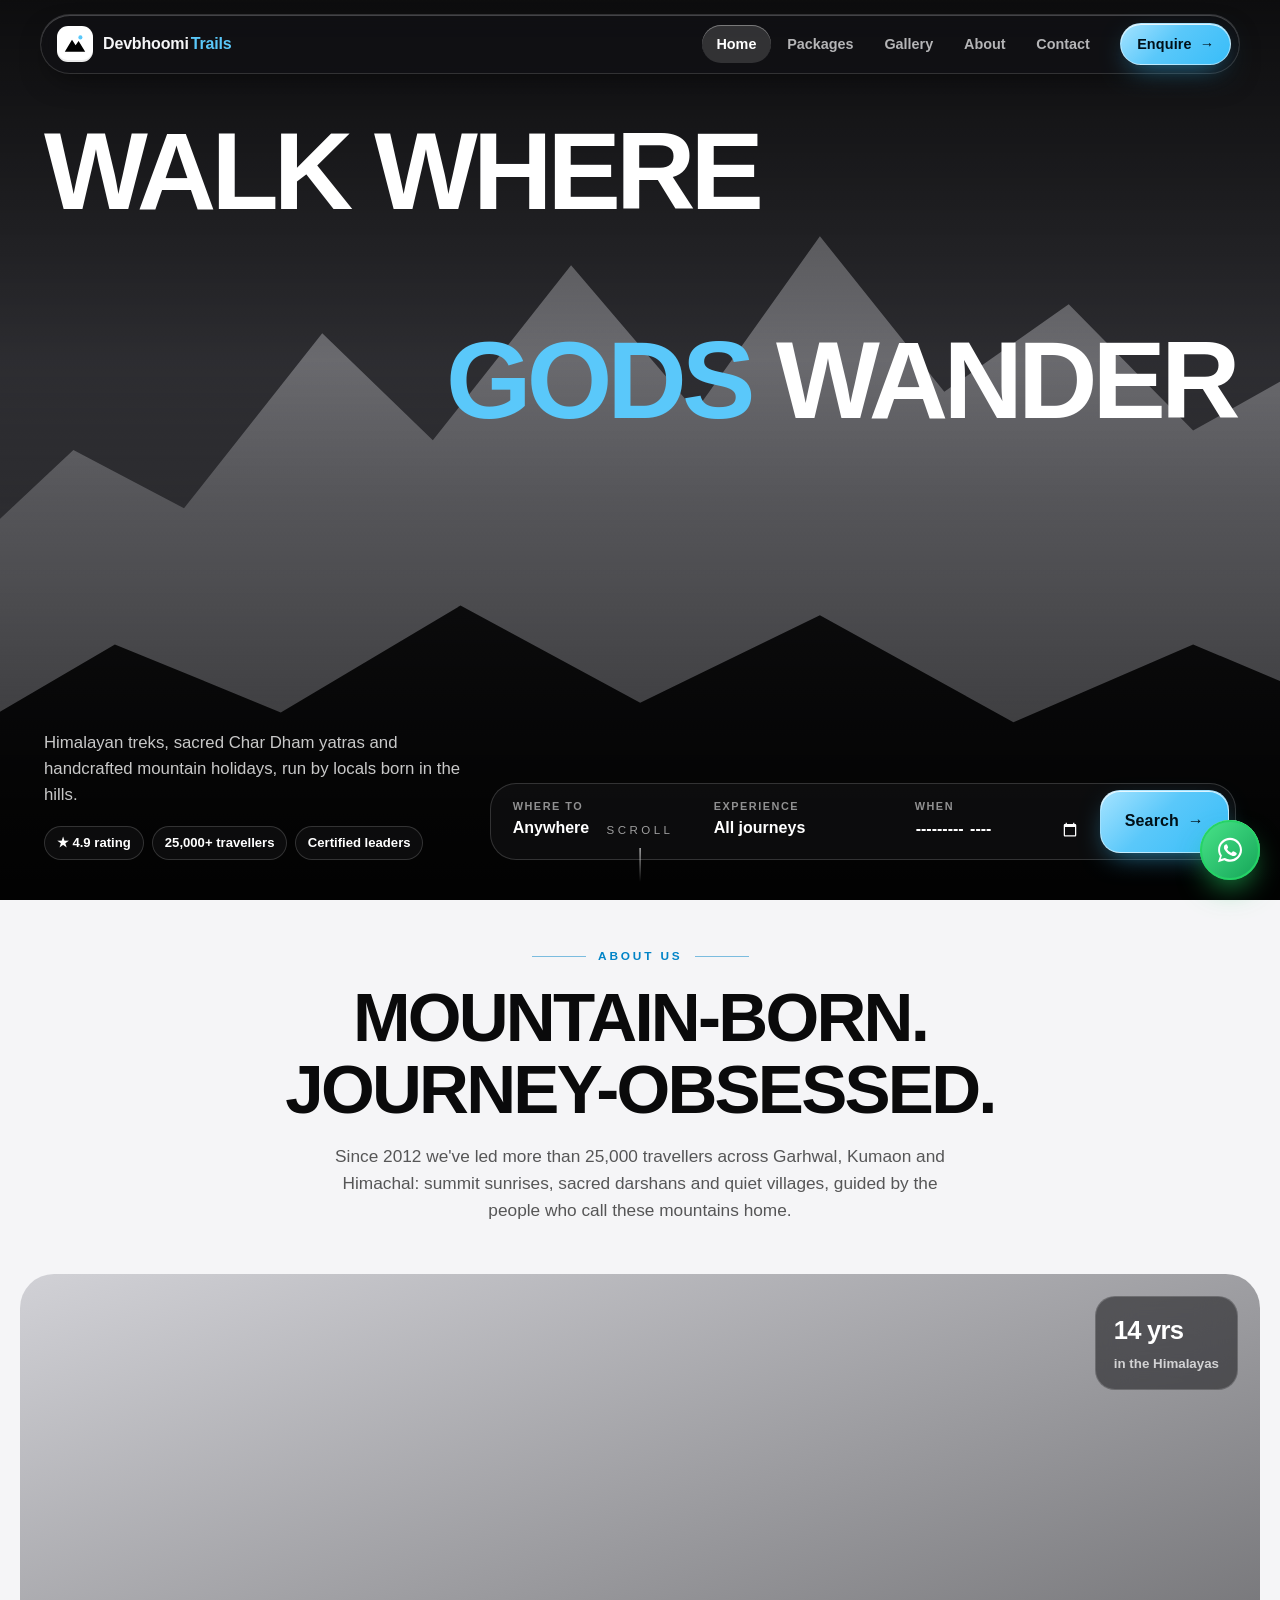
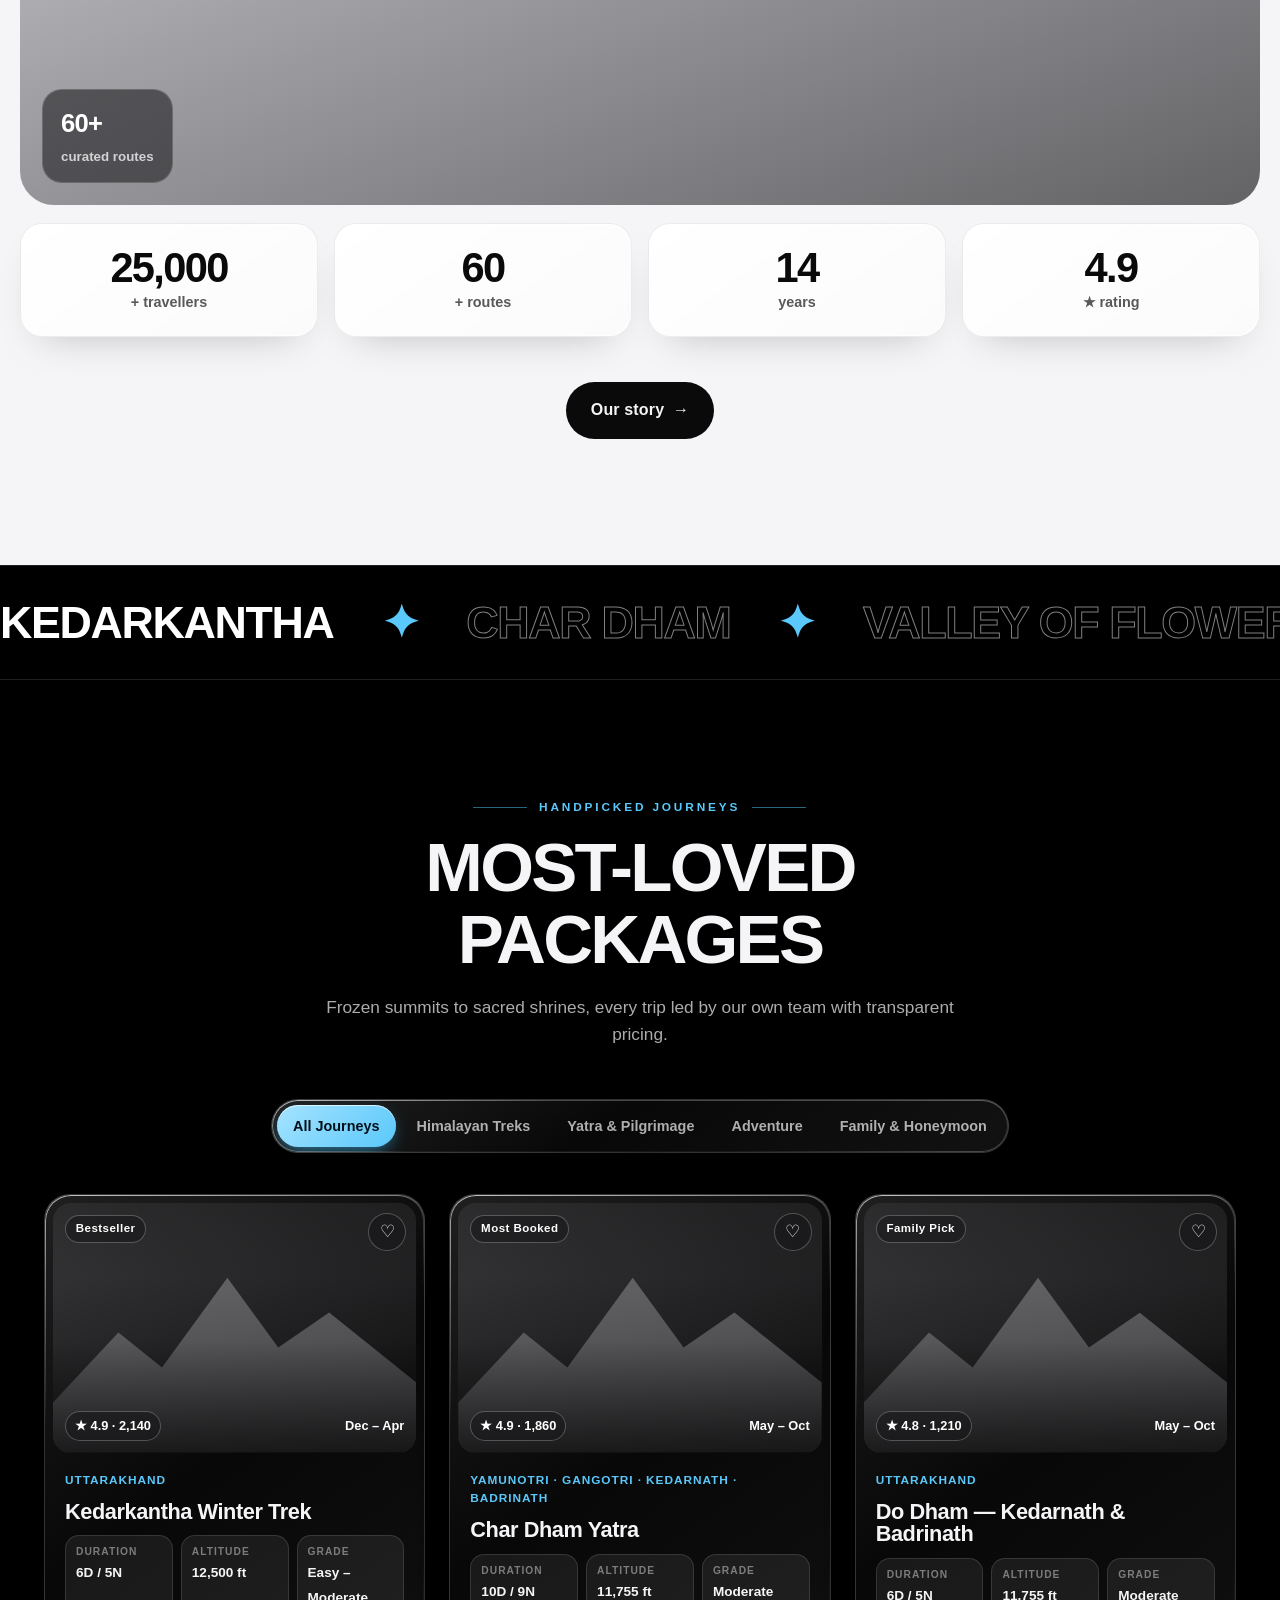
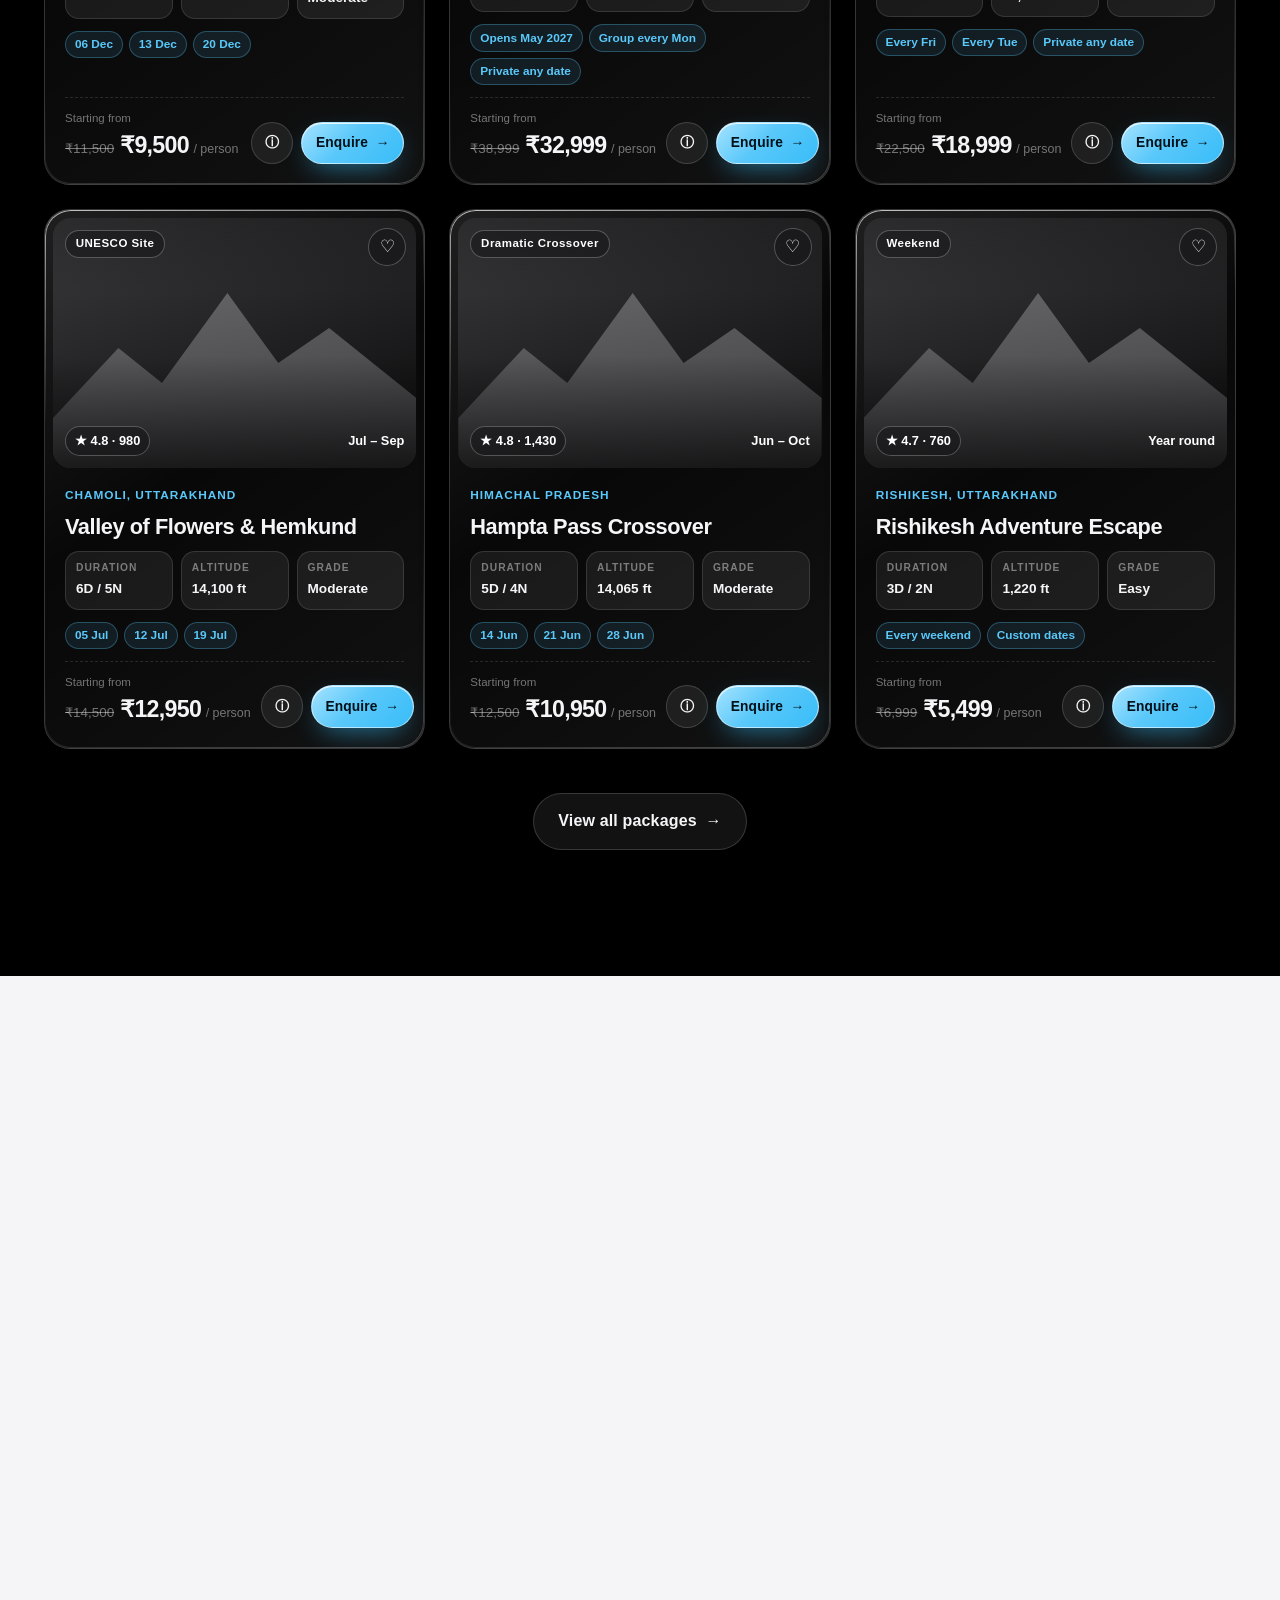
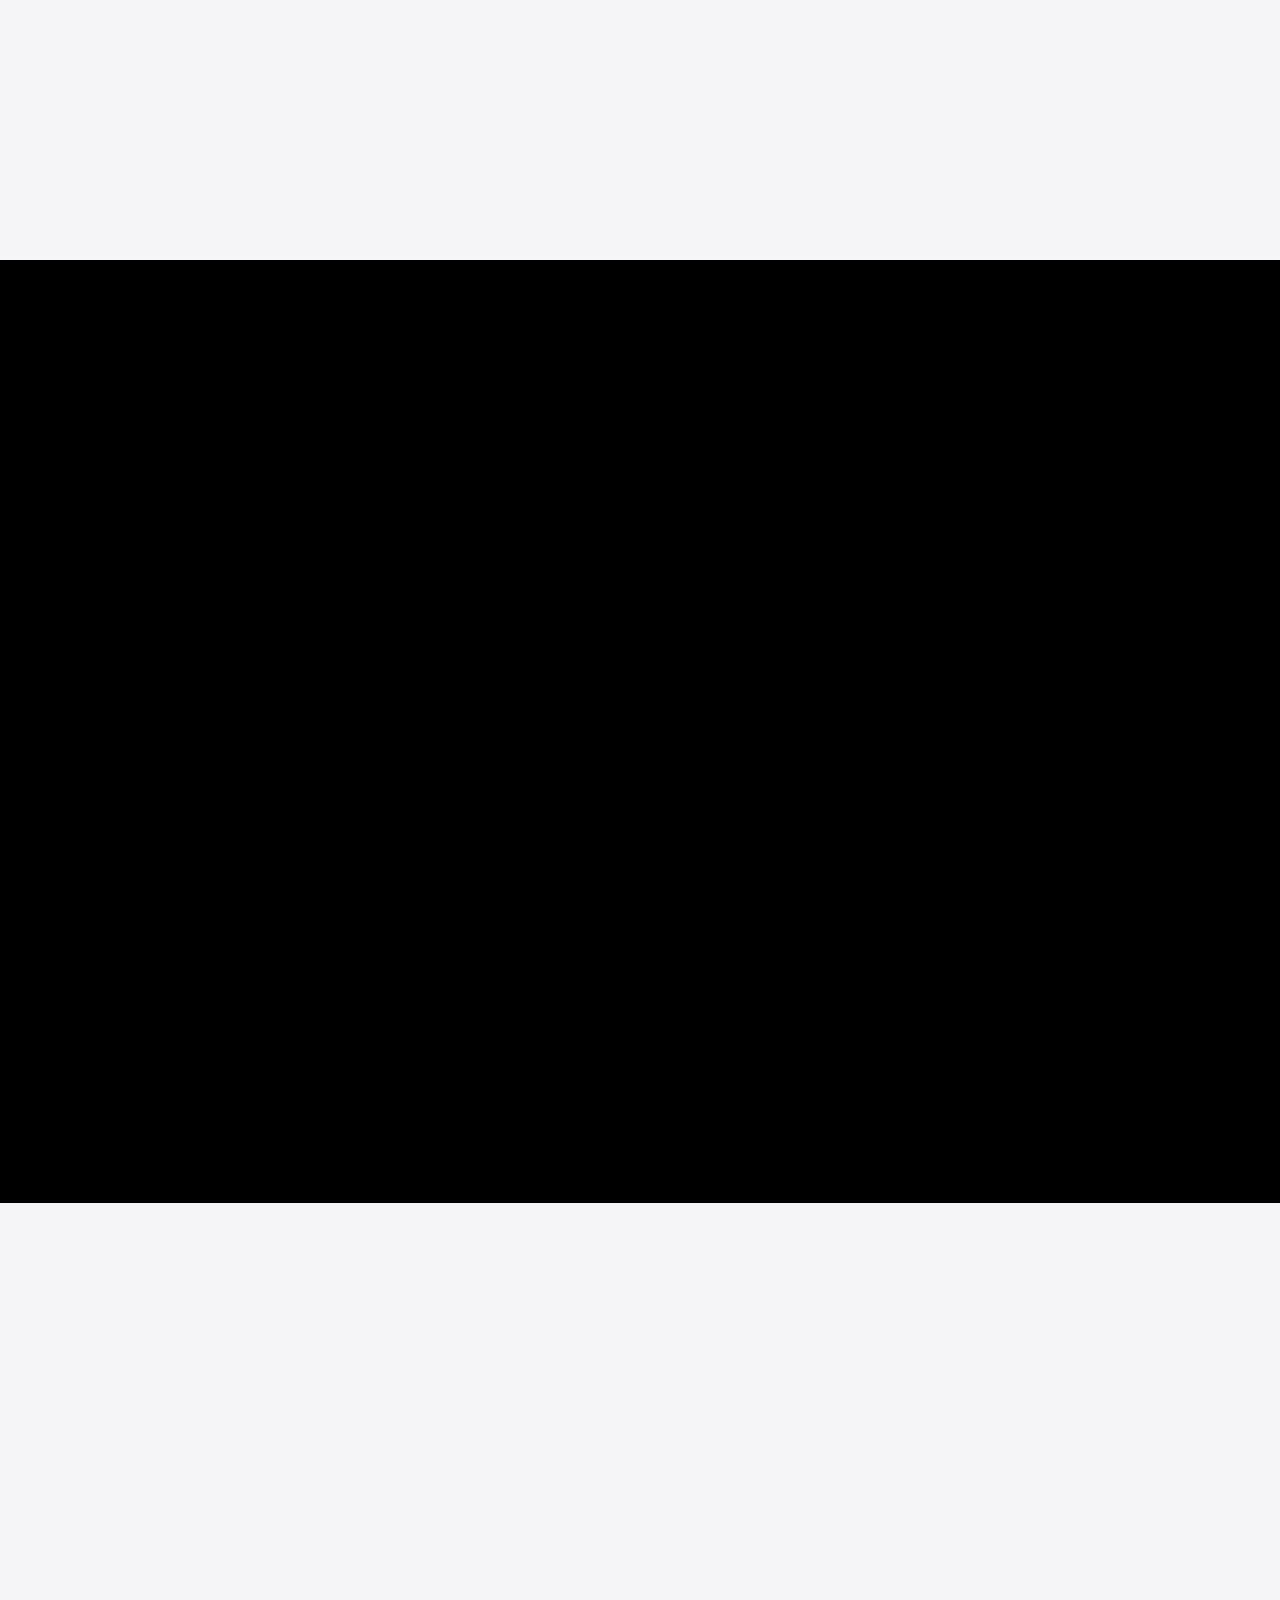
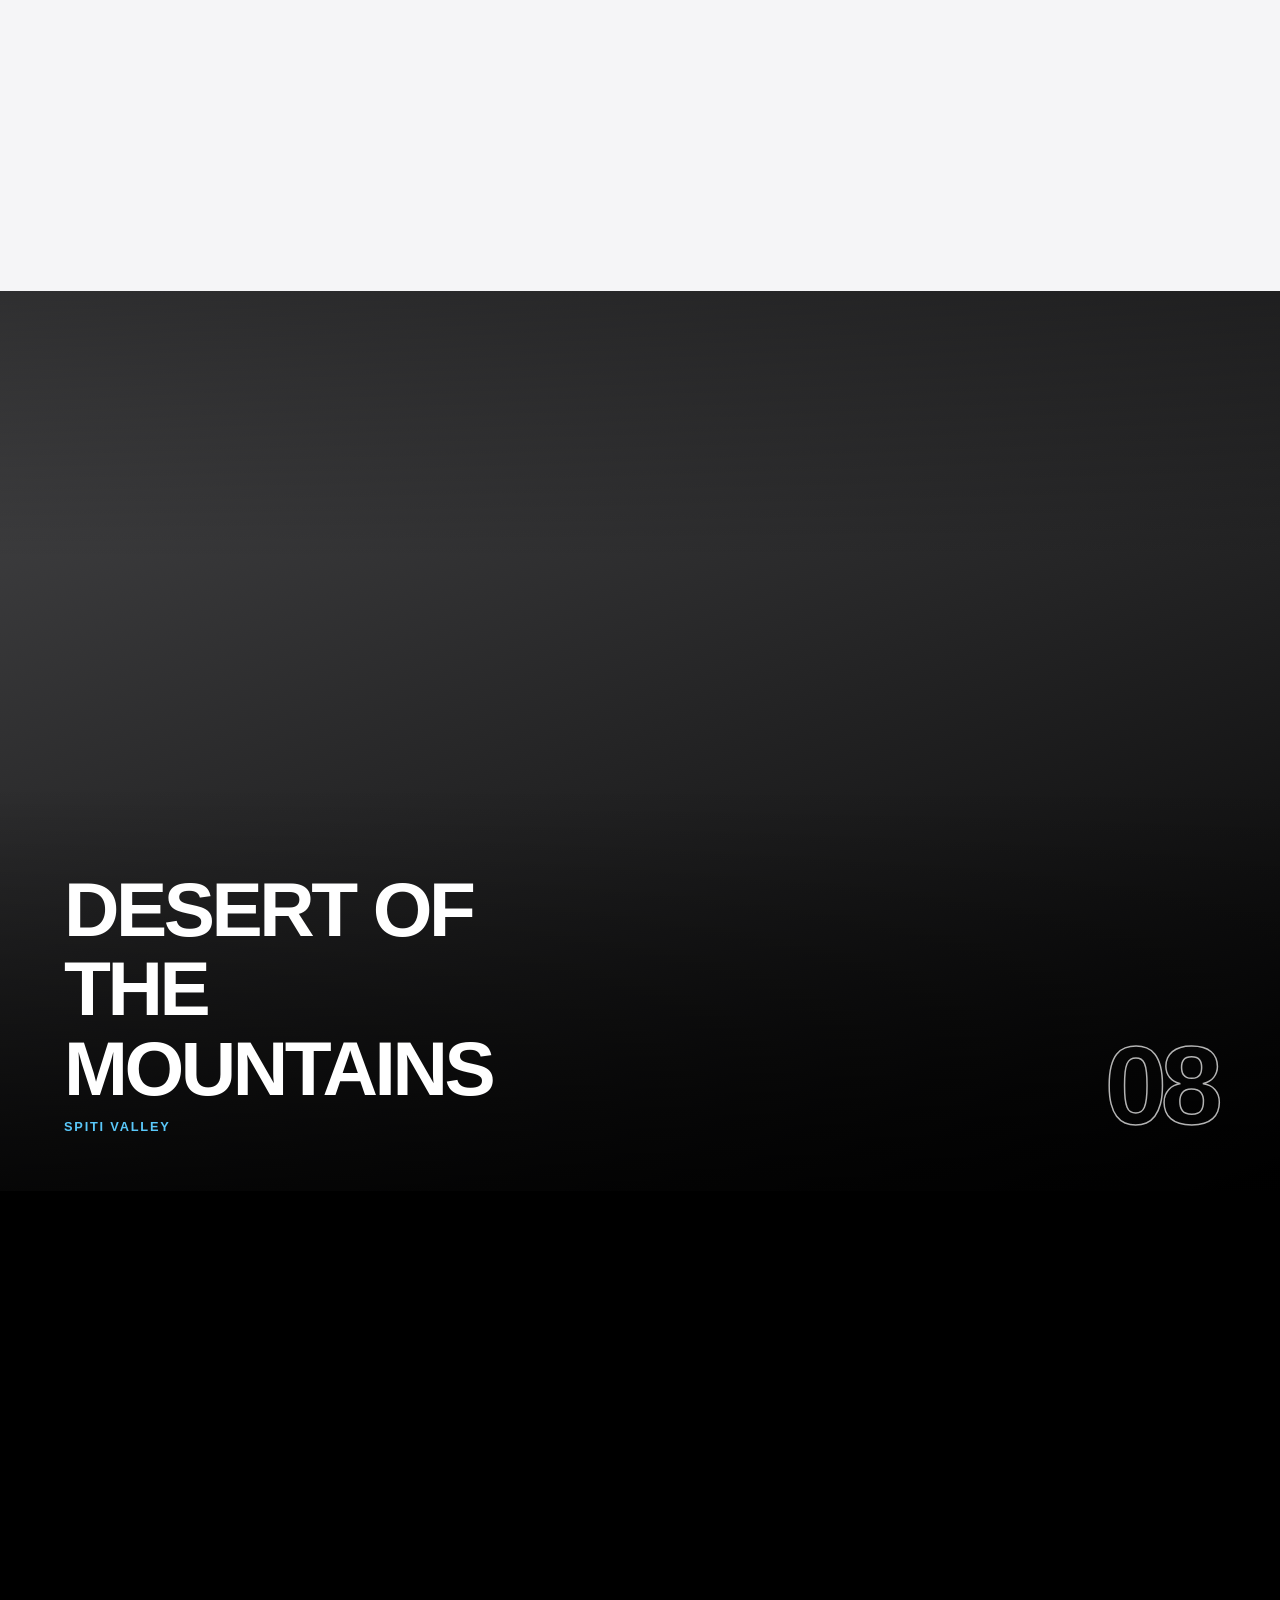
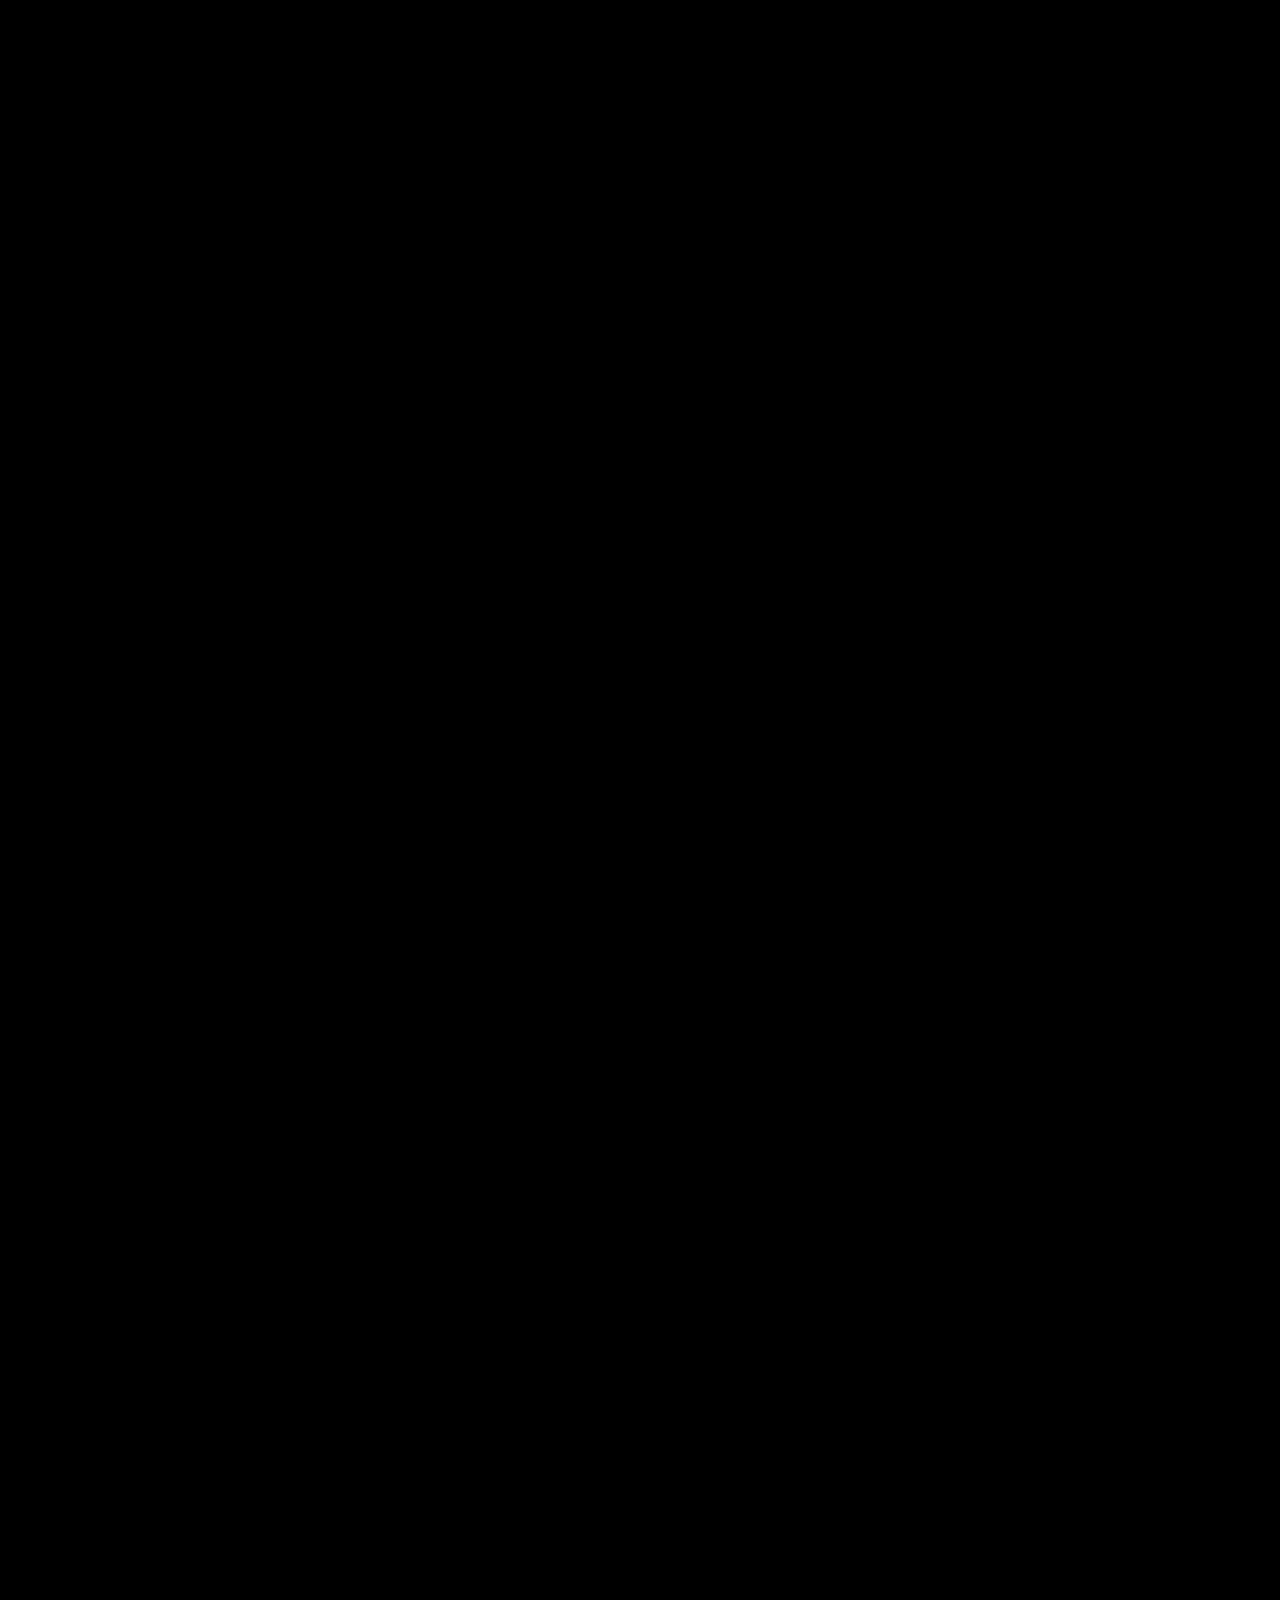
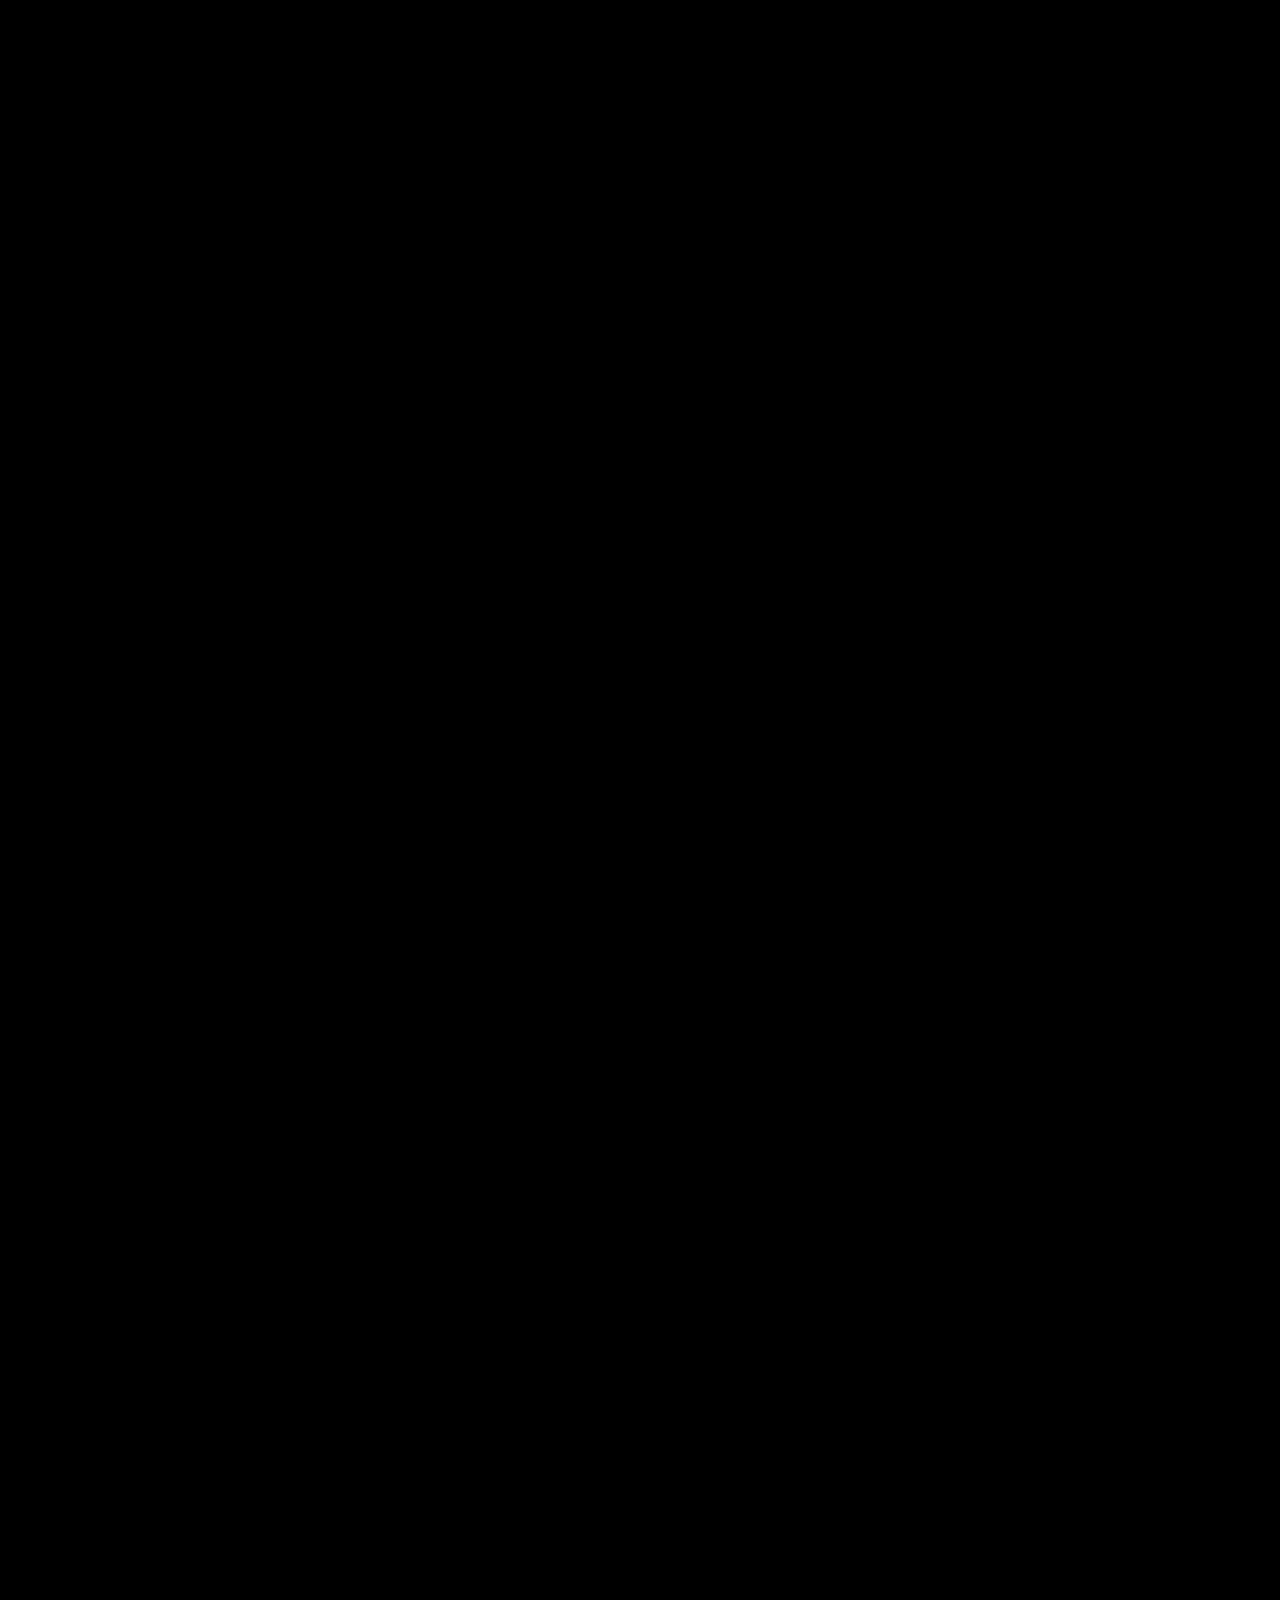
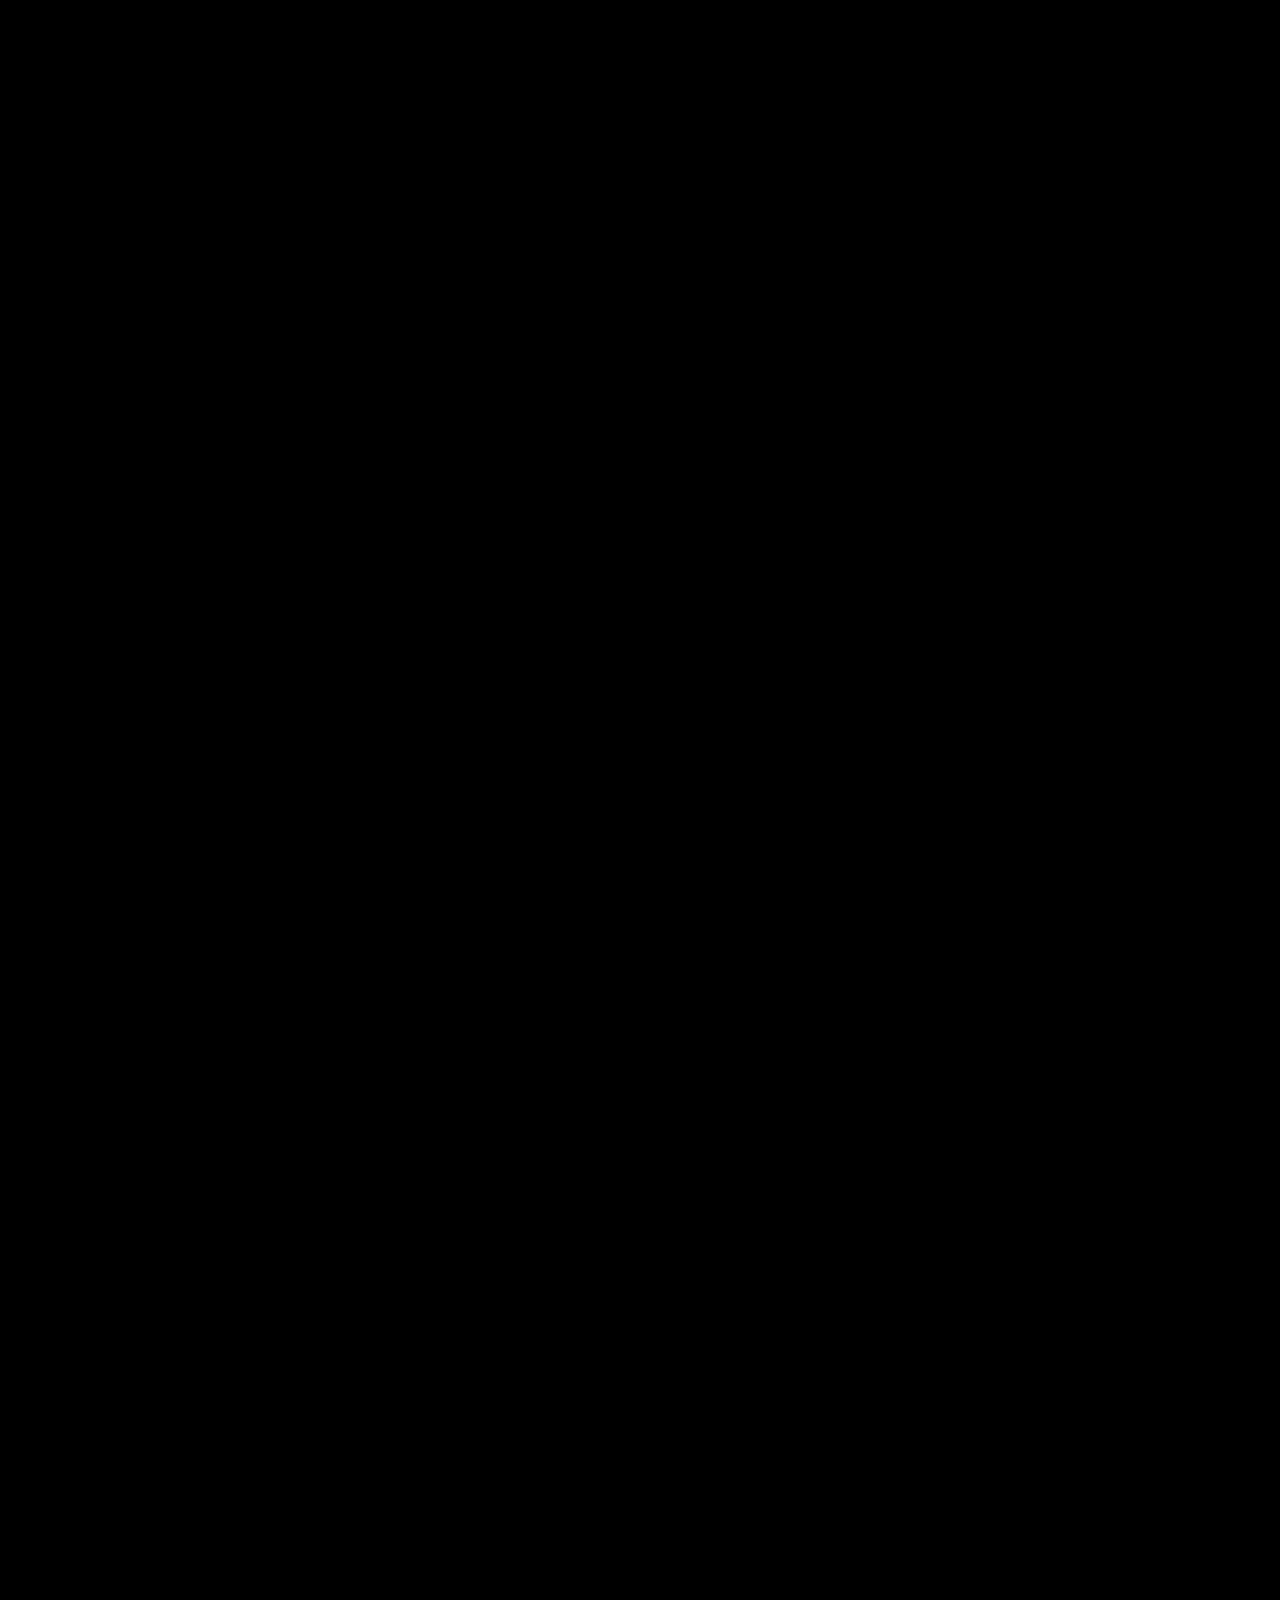
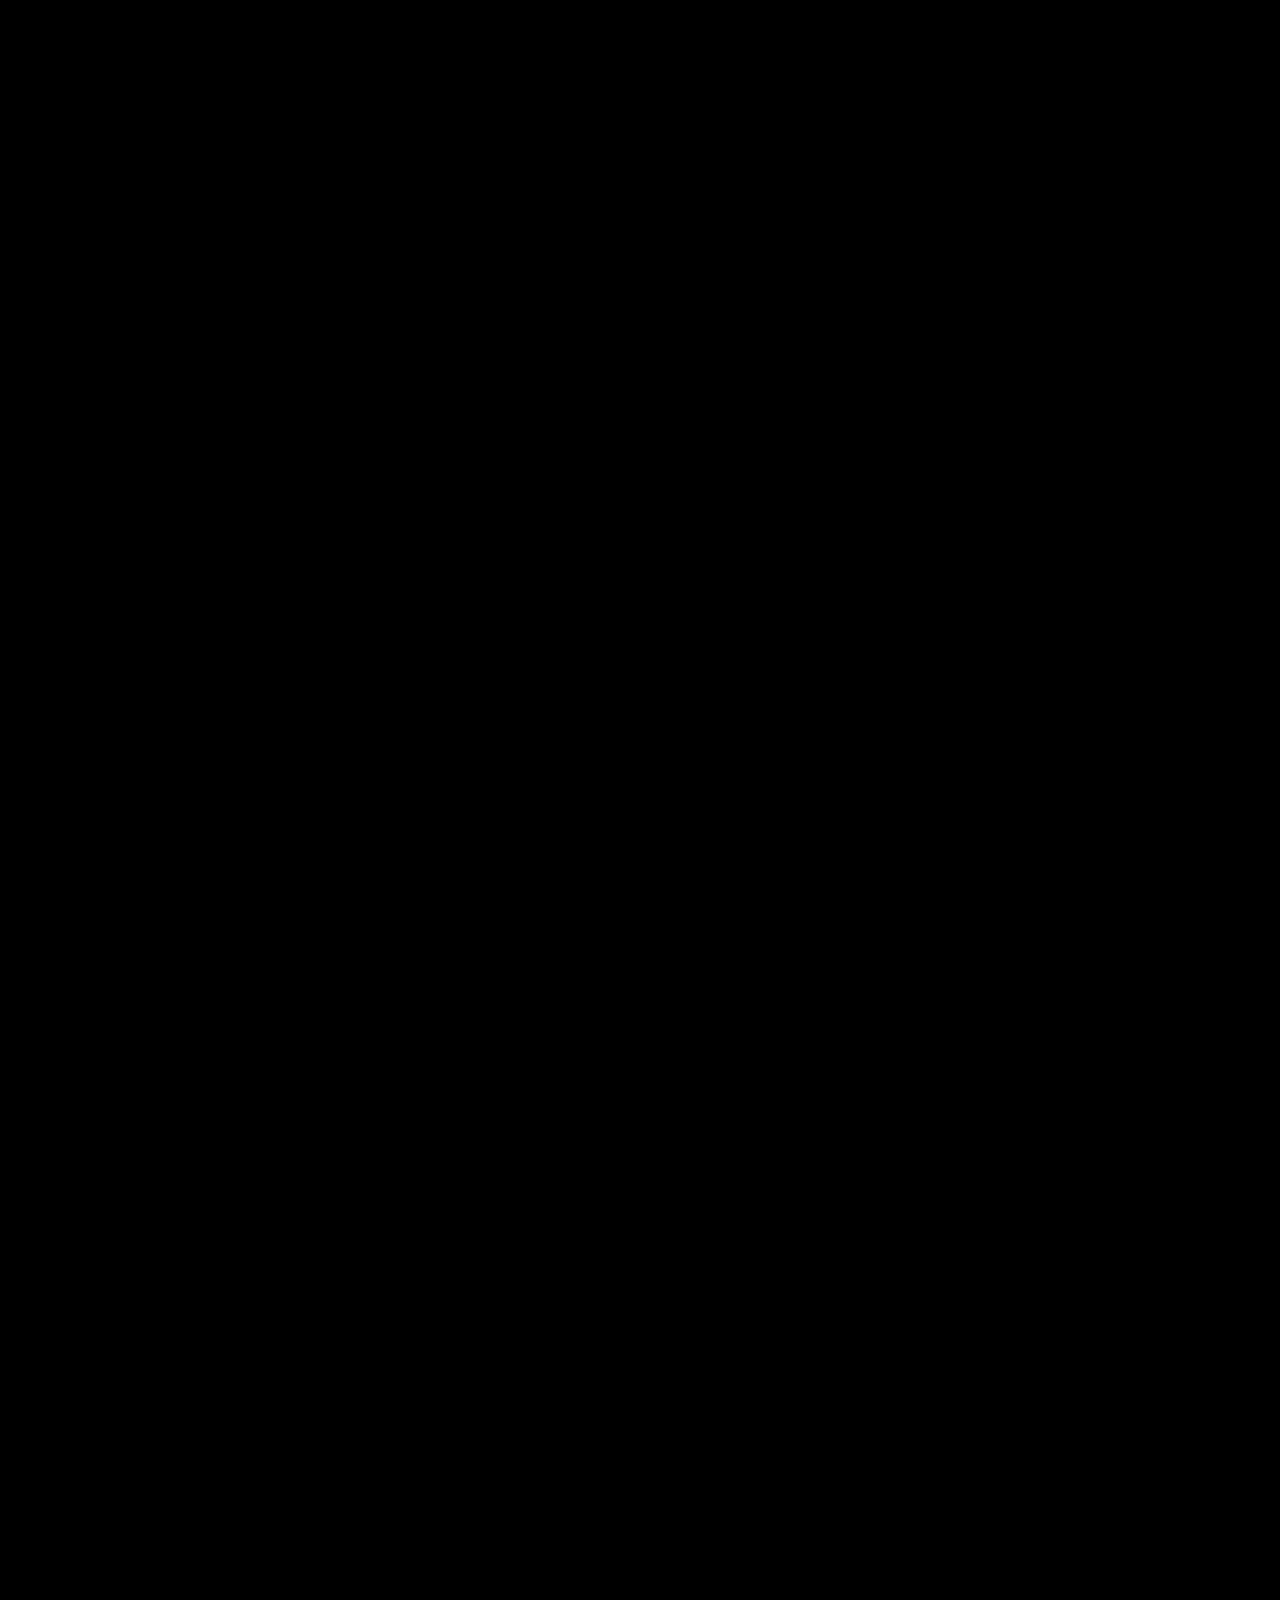
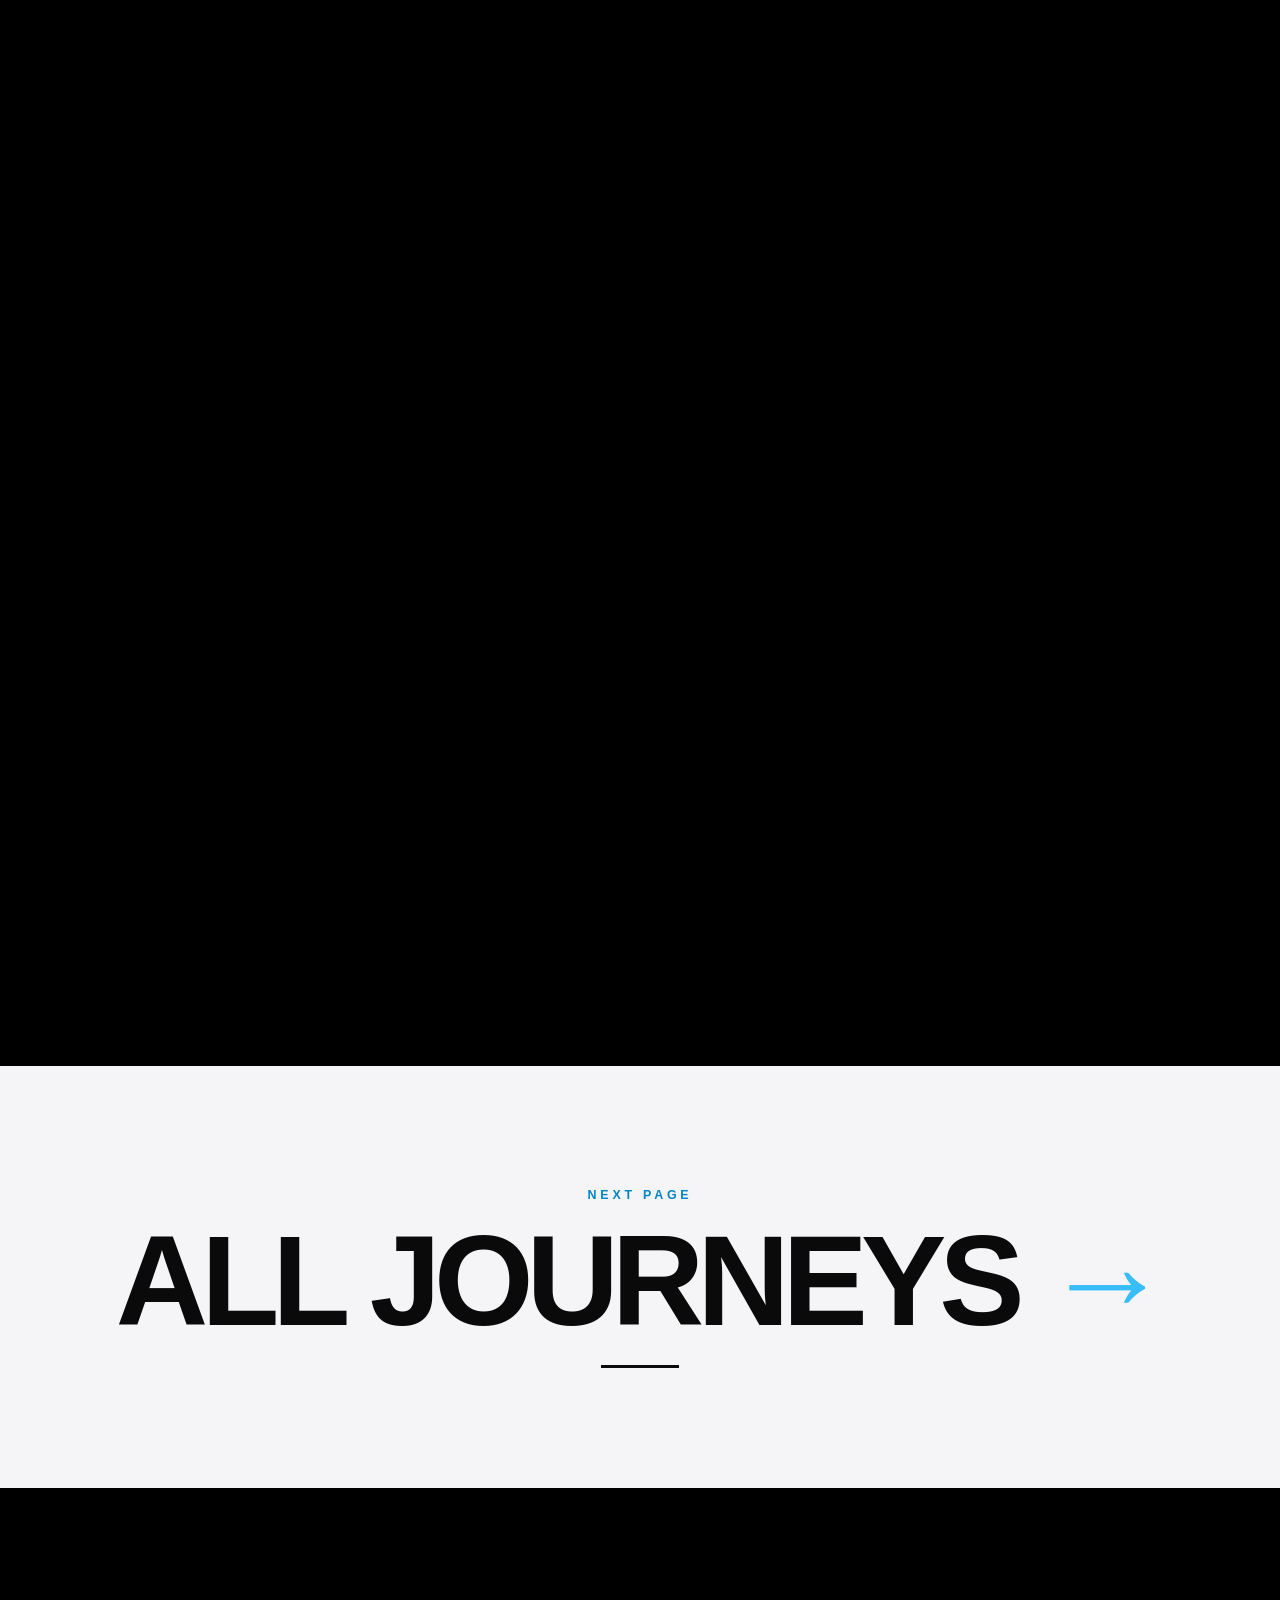
==== commit 9ea9164f: "Redesign: monochrome + sky-blue liquid glass, scrollytelling, new pages, perf & security - Black/whi" ====
--- a/index.html
+++ b/index.html
@@ -3,264 +3,213 @@
 <head>
   <meta charset="utf-8" />
   <meta name="viewport" content="width=device-width, initial-scale=1, viewport-fit=cover" />
+  <meta http-equiv="Content-Security-Policy" content="default-src 'self'; script-src 'self'; style-src 'self' 'unsafe-inline'; img-src 'self' data: https://images.unsplash.com; font-src 'self'; connect-src 'self'; object-src 'none'; base-uri 'self'; form-action 'self'; upgrade-insecure-requests" />
+  <meta name="referrer" content="strict-origin-when-cross-origin" />
   <title>Devbhoomi Trails — Himalayan Treks, Char Dham Yatra & Tour Packages</title>
   <meta name="description" content="Himalayan treks, Char Dham Yatra, Kedarnath, Valley of Flowers, Spiti and family tour packages. Enquire instantly on WhatsApp +91 70177 25248." />
-  <meta name="theme-color" content="#0b1220" />
-  <link rel="preconnect" href="https://fonts.googleapis.com" />
-  <link rel="preconnect" href="https://fonts.gstatic.com" crossorigin />
-  <link href="https://fonts.googleapis.com/css2?family=Inter:wght@400;500;600;700;800&family=Fraunces:opsz,wght@9..144,600;9..144,800&display=swap" rel="stylesheet" />
+  <meta name="theme-color" content="#000000" />
+  <link rel="preconnect" href="https://images.unsplash.com" crossorigin />
+  <link rel="preload" as="image" href="https://images.unsplash.com/photo-1506905925346-21bda4d32df4?auto=format&fit=crop&w=1800&q=70" fetchpriority="high" />
   <link rel="stylesheet" href="assets/css/style.css" />
+  <script src="assets/js/data.js" defer></script>
+  <script src="assets/js/app.js" defer></script>
 </head>
-<body>
-
-  <!-- Liquid-glass refraction filter (Chromium uses it on backdrop; others fall back to blur) -->
-  <svg width="0" height="0" style="position:absolute" aria-hidden="true">
-    <filter id="liquid" x="0" y="0" width="100%" height="100%">
-      <feTurbulence type="fractalNoise" baseFrequency="0.008 0.012" numOctaves="2" seed="7" result="noise" />
-      <feGaussianBlur in="noise" stdDeviation="2" result="soft" />
-      <feDisplacementMap in="SourceGraphic" in2="soft" scale="38" xChannelSelector="R" yChannelSelector="G" />
-    </filter>
-  </svg>
-
-  <!-- Ambient background blobs (secondary action) -->
-  <div class="ambient" aria-hidden="true">
-    <span class="blob b1"></span><span class="blob b2"></span><span class="blob b3"></span>
+<body data-page="home">
+<main id="main">
+
+  <!-- ===== Scrollytelling: sticky hero + rising half-round section ===== -->
+  <div class="story">
+    <section class="hero" aria-label="Welcome">
+      <div class="hero-media" aria-hidden="true">
+        <div class="ph"></div>
+        <img src="https://images.unsplash.com/photo-1506905925346-21bda4d32df4?auto=format&fit=crop&w=1800&q=70" alt="" decoding="async" fetchpriority="high" />
+      </div>
+      <div class="hero-shade" aria-hidden="true"></div>
+      <div class="hero-dim" aria-hidden="true"></div>
+
+      <div class="hero-content">
+        <h1 class="hero-title">
+          <span class="l1"><span class="w">Walk</span> <span class="w">where</span></span>
+          <span class="l2"><span class="w"><em>gods</em></span> <span class="w">wander</span></span>
+        </h1>
+        <div></div>
+        <div class="hero-foot">
+          <div>
+            <p class="hero-sub">Himalayan treks, sacred Char Dham yatras and handcrafted mountain holidays, run by locals born in the hills.</p>
+            <div class="chips">
+              <span class="chip dark-glass blur">★ 4.9 rating</span>
+              <span class="chip dark-glass blur">25,000+ travellers</span>
+              <span class="chip dark-glass blur">Certified leaders</span>
+            </div>
+          </div>
+          <form class="search dark-glass blur" id="searchForm" autocomplete="off" role="search">
+            <label class="field"><small>Where to</small>
+              <select id="sDest"><option value="">Anywhere</option><option>Uttarakhand</option><option>Himachal</option><option>Char Dham</option><option>Rishikesh</option></select></label>
+            <label class="field"><small>Experience</small>
+              <select id="sType"><option value="all">All journeys</option><option value="trek">Trek</option><option value="pilgrimage">Yatra</option><option value="adventure">Adventure</option><option value="family">Family</option></select></label>
+            <label class="field"><small>When</small><input type="month" id="sMonth" /></label>
+            <button class="btn btn-primary squishy wind-up" type="submit"><span>Search</span><i class="arrow">→</i></button>
+          </form>
+        </div>
+      </div>
+      <div class="scroll-hint" aria-hidden="true">Scroll<i></i></div>
+    </section>
+
+    <section class="rise light" id="about">
+      <div class="dome" aria-hidden="true"></div>
+      <div class="intro wrap">
+        <div class="section-head" style="margin-bottom:0">
+          <span class="eyebrow lines reveal">About us</span>
+          <h2 class="h2 reveal">Mountain-born.<br/>Journey-obsessed.</h2>
+          <p class="lead reveal">Since 2012 we've led more than 25,000 travellers across Garhwal, Kumaon and Himachal: summit sunrises, sacred darshans and quiet villages, guided by the people who call these mountains home.</p>
+        </div>
+        <div class="intro-card reveal" data-pose="pop">
+          <img src="https://images.unsplash.com/photo-1464822759023-fed622ff2c3b?auto=format&fit=crop&w=1600&q=70" alt="Trekkers walking a Himalayan ridge" loading="lazy" decoding="async" width="1600" height="686" />
+          <div class="float f1 dark-glass blur bob"><b>60+</b><small>curated routes</small></div>
+          <div class="float f2 dark-glass blur bob" style="animation-delay:-2.5s"><b>14 yrs</b><small>in the Himalayas</small></div>
+        </div>
+        <div class="stats-grid">
+          <div class="stat glass reveal"><b data-count="25000">0</b><span>+ travellers</span></div>
+          <div class="stat glass reveal"><b data-count="60">0</b><span>+ routes</span></div>
+          <div class="stat glass reveal"><b data-count="14">0</b><span>years</span></div>
+          <div class="stat glass reveal"><b data-count="49" data-decimal="1">0</b><span>★ rating</span></div>
+        </div>
+        <p class="center reveal"><a class="btn btn-ink squishy wind-up" href="about.html"><span>Our story</span><i class="arrow">→</i></a></p>
+      </div>
+    </section>
   </div>
 
-  <!-- ============ NAV ============ -->
-  <header class="nav-wrap">
-    <nav class="nav glass" id="nav">
-      <a href="#top" class="brand" aria-label="Devbhoomi Trails home">
-        <span class="brand-mark squishy" aria-hidden="true">
-          <svg viewBox="0 0 40 40"><path d="M3 33 L15 13 L21 22 L26 15 L37 33 Z" fill="currentColor"/><circle cx="29" cy="9" r="3.4" fill="#ffd27a"/></svg>
-        </span>
-        <span class="brand-text">Devbhoomi<b>Trails</b></span>
-      </a>
-      <ul class="nav-links" id="navLinks">
-        <li><a href="#packages">Packages</a></li>
-        <li><a href="#departures">Departures</a></li>
-        <li><a href="#yatra">Char Dham</a></li>
-        <li><a href="#why">Why Us</a></li>
-        <li><a href="#reviews">Reviews</a></li>
-        <li><a href="#faq">FAQ</a></li>
-        <span class="nav-pill" aria-hidden="true"></span>
-      </ul>
-      <a class="btn btn-primary btn-sm squishy wind-up" data-enquire="general" href="#">
-        <span>Enquire</span><i class="arrow">→</i>
-      </a>
-      <button class="burger" id="burger" aria-label="Open menu" aria-expanded="false"><span></span><span></span><span></span></button>
-    </nav>
-  </header>
-
-  <main id="top">
-    <!-- ============ HERO ============ -->
-    <section class="hero" id="hero">
-      <div class="hero-bg" aria-hidden="true">
-        <div class="layer sky"></div>
-        <div class="layer far" data-depth="0.15"></div>
-        <div class="layer mid" data-depth="0.3"></div>
-        <div class="layer near" data-depth="0.5"></div>
-        <div class="cloud c1" aria-hidden="true"></div>
-        <div class="cloud c2" aria-hidden="true"></div>
-        <svg class="flight-path" viewBox="0 0 1200 400" preserveAspectRatio="none"><path id="arcPath" d="M-40 360 Q 600 -140 1240 300" fill="none" stroke="rgba(255,255,255,.35)" stroke-width="2" stroke-dasharray="6 10"/></svg>
-        <div class="plane" aria-hidden="true">✈</div>
-      </div>
-
-      <div class="hero-inner">
-        <span class="chip glass reveal" data-pose="drop">🏔️ 25,000+ happy trekkers & yatris since 2012</span>
-        <h1 class="hero-title">
-          <span class="line"><span class="word">Walk</span> <span class="word">where</span></span>
-          <span class="line"><span class="word accent">gods</span> <span class="word">wander.</span></span>
-        </h1>
-        <p class="hero-sub reveal" data-pose="rise">Himalayan treks, sacred Char Dham yatras and handcrafted mountain holidays, run by locals who were born in the hills.</p>
-
-        <form class="search glass reveal" data-pose="rise" id="searchForm" autocomplete="off">
-          <label class="field">
-            <small>Where to?</small>
-            <select id="sDest">
-              <option value="">Any destination</option>
-              <option>Uttarakhand</option><option>Himachal Pradesh</option><option>Char Dham</option><option>Rishikesh</option>
-            </select>
-          </label>
-          <label class="field">
-            <small>Experience</small>
-            <select id="sType">
-              <option value="all">All journeys</option>
-              <option value="trek">Trek</option><option value="pilgrimage">Yatra</option><option value="adventure">Adventure</option><option value="family">Family / Honeymoon</option>
-            </select>
-          </label>
-          <label class="field">
-            <small>When</small>
-            <input type="month" id="sMonth" />
-          </label>
-          <button class="btn btn-primary squishy wind-up" type="submit"><span>Find trips</span><i class="arrow">→</i></button>
-        </form>
-
-        <div class="hero-badges reveal" data-pose="rise">
-          <span>⭐ 4.9 Google rating</span><span>🛡️ Certified leaders</span><span>💬 Instant WhatsApp support</span>
-        </div>
-      </div>
-
-      <a href="#stats" class="scroll-cue" aria-label="Scroll down"><span></span></a>
-    </section>
-
-    <!-- ============ STATS ============ -->
-    <section class="stats" id="stats">
-      <div class="stats-grid">
-        <div class="stat glass tilt reveal"><b data-count="25000">0</b><span>+ travellers</span></div>
-        <div class="stat glass tilt reveal"><b data-count="60">0</b><span>+ curated routes</span></div>
-        <div class="stat glass tilt reveal"><b data-count="14">0</b><span>years in the hills</span></div>
-        <div class="stat glass tilt reveal"><b data-count="49" data-decimal="1">0</b><span>★ average rating</span></div>
-      </div>
-    </section>
-
-    <!-- ============ PACKAGES ============ -->
-    <section class="section" id="packages">
+  <!-- Marquee -->
+  <div class="marquee" aria-hidden="true">
+    <div class="marquee-track">
+      <span>Kedarkantha<i>✦</i></span><span>Char Dham<i>✦</i></span><span>Valley of Flowers<i>✦</i></span><span>Spiti<i>✦</i></span><span>Hampta Pass<i>✦</i></span><span>Rishikesh<i>✦</i></span>
+      <span>Kedarkantha<i>✦</i></span><span>Char Dham<i>✦</i></span><span>Valley of Flowers<i>✦</i></span><span>Spiti<i>✦</i></span><span>Hampta Pass<i>✦</i></span><span>Rishikesh<i>✦</i></span>
+    </div>
+  </div>
+
+  <!-- Packages -->
+  <section class="section dark" id="packages">
+    <div class="wrap">
       <div class="section-head">
-        <span class="eyebrow reveal">Handpicked journeys</span>
-        <h2 class="reveal">Our most-loved packages</h2>
-        <p class="reveal">From frozen summits to sacred shrines, every trip is led by our own team, with transparent pricing and no hidden costs.</p>
-      </div>
-
-      <div class="tabs glass reveal" id="tabs" role="tablist"></div>
+        <span class="eyebrow lines reveal">Handpicked journeys</span>
+        <h2 class="h2 reveal">Most-loved packages</h2>
+        <p class="lead reveal">Frozen summits to sacred shrines, every trip led by our own team with transparent pricing.</p>
+      </div>
+      <div class="toolbar reveal"><div class="tabs glass" id="tabs" role="tablist" aria-label="Filter packages"></div></div>
       <div class="cards" id="cards"></div>
-      <p class="empty" id="emptyState" hidden>No trips match. <a href="#" data-enquire="general">Ask us for a custom plan →</a></p>
-    </section>
-
-    <!-- ============ DEPARTURES ============ -->
-    <section class="section alt" id="departures">
+      <p class="center"><a class="btn squishy wind-up" href="packages.html"><span>View all packages</span><i class="arrow">→</i></a></p>
+    </div>
+  </section>
+
+  <!-- Departures -->
+  <section class="section light content-auto" id="departures">
+    <div class="wrap">
       <div class="section-head">
-        <span class="eyebrow reveal">Fixed group departures</span>
-        <h2 class="reveal">Upcoming batches filling fast</h2>
+        <span class="eyebrow lines reveal">Fixed departures</span>
+        <h2 class="h2 reveal">Batches filling fast</h2>
       </div>
       <div class="departures glass reveal" id="departureList"></div>
-    </section>
-
-    <!-- ============ CHAR DHAM SPOTLIGHT (staging) ============ -->
-    <section class="section spotlight" id="yatra">
-      <div class="spot-wrap">
-        <div class="spot-media reveal" data-pose="left">
-          <div class="spot-img" style="--img:url('https://images.unsplash.com/photo-1626621341517-bbf3d9990a23?auto=format&fit=crop&w=1200&q=70')"></div>
-          <div class="spot-float glass bob">🛕 <b>4 Dhams</b><small>in 10 days</small></div>
-          <div class="spot-float f2 glass bob">🚁 <b>Heli</b><small>upgrade</small></div>
-        </div>
-        <div class="spot-copy">
-          <span class="eyebrow reveal">Spotlight · Yatra 2027</span>
-          <h2 class="reveal">Char Dham Yatra,<br/>done with devotion.</h2>
-          <p class="reveal">Yamunotri, Gangotri, Kedarnath and Badrinath with hotels close to the temples, darshan assistance and a 24×7 tour manager. Parents and grandparents travel comfortably with doli, pony or helicopter options.</p>
-          <ul class="ticks reveal">
-            <li>Yatra registration & medical check help</li>
-            <li>Senior-citizen friendly pacing</li>
-            <li>Private Innova / Tempo Traveller</li>
-            <li>Pure veg Satvik meals</li>
-          </ul>
-          <div class="spot-cta reveal">
-            <div class="price-tag"><small>from</small><b>₹32,999</b><small>/ person</small></div>
-            <a href="#" class="btn btn-primary squishy wind-up" data-enquire="chardham"><span>Enquire on WhatsApp</span><i class="arrow">→</i></a>
-            <button class="btn btn-ghost squishy" data-details="chardham">View itinerary</button>
-          </div>
-        </div>
-      </div>
-    </section>
-
-    <!-- ============ WHY US ============ -->
-    <section class="section" id="why">
-      <div class="section-head">
-        <span class="eyebrow reveal">Why travel with us</span>
-        <h2 class="reveal">Mountain-born. Safety-first.</h2>
-      </div>
+    </div>
+  </section>
+
+  <!-- Spotlight -->
+  <section class="section dark content-auto" id="yatra">
+    <div class="wrap spot-wrap">
+      <div class="spot-media reveal" data-pose="left">
+        <div class="spot-img"><img src="https://images.unsplash.com/photo-1626621341517-bbf3d9990a23?auto=format&fit=crop&w=1000&q=70" alt="Kedarnath temple with snow peaks" loading="lazy" decoding="async" width="1000" height="1250" /></div>
+        <div class="spot-float dark-glass blur bob">🛕 <b>4 Dhams</b><small>in 10 days</small></div>
+        <div class="spot-float f2 dark-glass blur bob">🚁 <b>Heli</b><small>upgrade</small></div>
+      </div>
+      <div class="spot-copy">
+        <span class="eyebrow reveal">Spotlight · Yatra 2027</span>
+        <h2 class="h2 reveal">Char Dham,<br/>with devotion.</h2>
+        <p class="reveal">Yamunotri, Gangotri, Kedarnath and Badrinath, with hotels near the temples, darshan help and a 24×7 tour manager. Doli, pony and helicopter options make it easy for parents and grandparents.</p>
+        <ul class="ticks reveal"><li>Yatra registration help</li><li>Senior-friendly pacing</li><li>Private Innova / Tempo</li><li>Satvik veg meals</li></ul>
+        <div class="spot-cta reveal">
+          <div class="price-tag"><small>from</small><b>₹32,999</b><small>/ person</small></div>
+          <a href="#" class="btn btn-primary squishy wind-up" data-enquire="chardham"><span>Enquire</span><i class="arrow">→</i></a>
+          <a class="btn squishy" href="package.html?id=chardham">Itinerary</a>
+        </div>
+      </div>
+    </div>
+  </section>
+
+  <!-- Why -->
+  <section class="section light content-auto" id="why">
+    <div class="wrap">
+      <div class="section-head"><span class="eyebrow lines reveal">Why us</span><h2 class="h2 reveal">Safety first. Always.</h2></div>
       <div class="why-grid">
-        <article class="why glass tilt reveal"><span class="why-ico wiggle">🧭</span><h3>Local experts</h3><p>Our leaders and guides grew up in Garhwal and Kumaon. They know every trail, weather window and shortcut.</p></article>
-        <article class="why glass tilt reveal"><span class="why-ico wiggle">🛡️</span><h3>Safety protocols</h3><p>Oximeters, oxygen cylinders, daily health checks and wilderness-first-aid certified staff on every batch.</p></article>
-        <article class="why glass tilt reveal"><span class="why-ico wiggle">🌱</span><h3>Leave no trace</h3><p>Every trekker carries an eco-bag. Together we've brought 12 tonnes of waste down from the trails.</p></article>
-        <article class="why glass tilt reveal"><span class="why-ico wiggle">💸</span><h3>Honest pricing</h3><p>Prices include permits, meals and stays. Flexible vouchers if the weather turns.</p></article>
-      </div>
-    </section>
-
-    <!-- ============ TESTIMONIALS ============ -->
-    <section class="section alt" id="reviews">
-      <div class="section-head">
-        <span class="eyebrow reveal">Traveller stories</span>
-        <h2 class="reveal">25,000 smiles and counting</h2>
-      </div>
+        <article class="why glass reveal"><span class="why-ico">🧭</span><h3>Local experts</h3><p>Leaders born in Garhwal & Kumaon who know every trail and weather window.</p></article>
+        <article class="why glass reveal"><span class="why-ico">🛡️</span><h3>Safety protocols</h3><p>Oximeters, oxygen, daily health checks and first-aid certified staff.</p></article>
+        <article class="why glass reveal"><span class="why-ico">🌱</span><h3>Leave no trace</h3><p>Eco-bags on every trek. 12 tonnes of waste brought down so far.</p></article>
+        <article class="why glass reveal"><span class="why-ico">💸</span><h3>Honest pricing</h3><p>Permits, meals and stays included. Flexible vouchers if the weather turns.</p></article>
+      </div>
+    </div>
+  </section>
+
+  <!-- Gallery scrollytelling -->
+  <section class="gscroll" id="gallery" aria-label="Gallery">
+    <div class="gsticky">
+      <div class="ghead">
+        <div><span class="eyebrow">Gallery</span><h2 class="h2">Captured<br/>on our trails</h2></div>
+        <p>Keep scrolling. Each frame opens full-screen, one after another.</p>
+      </div>
+      <div class="mosaic"></div>
+      <div class="stage" aria-hidden="true"></div>
+      <div class="ghud dark-glass blur" aria-hidden="true"><span class="gcount">01 / 08</span><span class="gbar"><i></i></span></div>
+    </div>
+  </section>
+
+  <!-- Next page -->
+  <a class="next-page light" href="packages.html">
+    <small>Next page</small>
+    <span class="big"><span>All journeys</span><i class="arrow">→</i></span>
+    <span class="under"></span>
+  </a>
+
+  <!-- Reviews -->
+  <section class="section dark content-auto" id="reviews">
+    <div class="wrap">
+      <div class="section-head"><span class="eyebrow lines reveal">Traveller stories</span><h2 class="h2 reveal">25,000 smiles</h2></div>
       <div class="carousel reveal">
         <button class="car-btn prev glass squishy" aria-label="Previous review">‹</button>
         <div class="car-track" id="carTrack"></div>
         <button class="car-btn next glass squishy" aria-label="Next review">›</button>
       </div>
       <div class="dots" id="carDots"></div>
-    </section>
-
-    <!-- ============ GALLERY ============ -->
-    <section class="section" id="gallery">
-      <div class="section-head">
-        <span class="eyebrow reveal">Moments from the mountains</span>
-        <h2 class="reveal">Captured on our trails</h2>
-      </div>
-      <div class="gallery" id="gallery-grid"></div>
-    </section>
-
-    <!-- ============ FAQ ============ -->
-    <section class="section alt" id="faq">
-      <div class="section-head">
-        <span class="eyebrow reveal">Good to know</span>
-        <h2 class="reveal">Frequently asked questions</h2>
-      </div>
+    </div>
+  </section>
+
+  <!-- FAQ -->
+  <section class="section light content-auto" id="faq">
+    <div class="wrap">
+      <div class="section-head"><span class="eyebrow lines reveal">Good to know</span><h2 class="h2 reveal">FAQ</h2></div>
       <div class="faq" id="faqList"></div>
-    </section>
-
-    <!-- ============ ENQUIRY CTA ============ -->
-    <section class="section" id="enquire">
+    </div>
+  </section>
+
+  <!-- Enquiry -->
+  <section class="section dark" id="enquire">
+    <div class="wrap">
       <div class="cta glass reveal">
-        <div class="cta-copy">
-          <span class="eyebrow">Plan your trip in 2 minutes</span>
-          <h2>Tell us your dream trip.<br/>We'll reply on WhatsApp.</h2>
-          <p>Share a few details and your message opens in WhatsApp, ready to send to <b>+91 70177 25248</b>.</p>
-        </div>
-        <form class="cta-form" id="ctaForm">
-          <input class="glass-input" name="name" placeholder="Your name" required />
-          <select class="glass-input" name="pkg" id="ctaPkg"></select>
+        <div>
+          <span class="eyebrow">Plan in 2 minutes</span>
+          <h2 class="h2" style="font-size:clamp(2rem,4.4vw,3.4rem)">Tell us your<br/>dream trip.</h2>
+          <p>Fill in a few details and WhatsApp opens with your message ready to send to <b>+91 70177 25248</b>.</p>
+        </div>
+        <form class="form" id="enquiryForm" novalidate>
+          <input class="input" name="name" placeholder="Your name" maxlength="80" autocomplete="name" aria-label="Your name" />
+          <select class="input" name="pkg" aria-label="Package"></select>
           <div class="row">
-            <input class="glass-input" name="date" type="date" aria-label="Travel date" />
-            <input class="glass-input" name="pax" type="number" min="1" value="2" aria-label="Travellers" />
+            <input class="input" name="date" type="date" aria-label="Travel date" />
+            <input class="input" name="pax" type="number" min="1" max="99" value="2" aria-label="Travellers" />
           </div>
-          <textarea class="glass-input" name="note" rows="2" placeholder="Anything special? (optional)"></textarea>
-          <button class="btn btn-wa squishy wind-up" type="submit"><span>Send enquiry on WhatsApp</span><i class="arrow">→</i></button>
+          <textarea class="input" name="note" rows="2" maxlength="300" placeholder="Anything special? (optional)" aria-label="Note"></textarea>
+          <button class="btn btn-wa squishy wind-up" type="submit"><span>Send on WhatsApp</span><i class="arrow">→</i></button>
         </form>
       </div>
-    </section>
-  </main>
-
-  <!-- ============ FOOTER ============ -->
-  <footer class="footer">
-    <div class="foot-grid">
-      <div>
-        <a href="#top" class="brand"><span class="brand-mark"><svg viewBox="0 0 40 40"><path d="M3 33 L15 13 L21 22 L26 15 L37 33 Z" fill="currentColor"/><circle cx="29" cy="9" r="3.4" fill="#ffd27a"/></svg></span><span class="brand-text">Devbhoomi<b>Trails</b></span></a>
-        <p>Himalayan treks, yatras & tours from Dehradun, Uttarakhand.</p>
-      </div>
-      <div><h4>Treks</h4><a href="#packages" data-filter="trek">Kedarkantha</a><a href="#packages" data-filter="trek">Brahmatal</a><a href="#packages" data-filter="trek">Valley of Flowers</a><a href="#packages" data-filter="trek">Hampta Pass</a></div>
-      <div><h4>Yatra</h4><a href="#packages" data-filter="pilgrimage">Char Dham</a><a href="#packages" data-filter="pilgrimage">Do Dham</a><a href="#packages" data-filter="pilgrimage">Kedarnath</a><a href="#packages" data-filter="pilgrimage">Badrinath</a></div>
-      <div><h4>Contact</h4><a href="#" data-enquire="general">💬 +91 70177 25248</a><a href="tel:+917017725248">📞 Call us</a><span>📍 Dehradun, Uttarakhand</span></div>
-    </div>
-    <p class="copy">© <span id="year"></span> Devbhoomi Trails. Made with ❤️ in the Himalayas.</p>
-  </footer>
-
-  <!-- Floating WhatsApp -->
-  <a href="#" class="fab squishy" data-enquire="general" aria-label="Chat on WhatsApp">
-    <svg viewBox="0 0 32 32" width="30" height="30"><path fill="#fff" d="M16 3C9 3 3.3 8.6 3.3 15.6c0 2.5.7 4.8 2 6.8L3.2 29l6.8-2.1c1.9 1.1 4 1.6 6.1 1.6 7 0 12.7-5.6 12.7-12.6S23 3 16 3zm0 23.1c-1.9 0-3.8-.5-5.4-1.5l-.4-.2-4 1.2 1.2-3.9-.3-.4c-1.1-1.7-1.7-3.6-1.7-5.6C5.4 9.9 10.2 5.2 16 5.2s10.6 4.7 10.6 10.5S21.8 26.1 16 26.1zm5.8-7.8c-.3-.2-1.9-.9-2.2-1-.3-.1-.5-.2-.7.2-.2.3-.8 1-1 1.2-.2.2-.4.2-.7.1-.3-.2-1.3-.5-2.5-1.5-.9-.8-1.6-1.8-1.7-2.1-.2-.3 0-.5.1-.6l.5-.6c.2-.2.2-.3.3-.5.1-.2 0-.4 0-.6l-1-2.4c-.3-.6-.5-.5-.7-.5h-.6c-.2 0-.6.1-.9.4-.3.3-1.2 1.1-1.2 2.8s1.2 3.2 1.4 3.4c.2.2 2.4 3.6 5.8 5 .8.3 1.4.5 1.9.7.8.3 1.5.2 2.1.1.6-.1 1.9-.8 2.2-1.5.3-.7.3-1.3.2-1.5-.1-.2-.3-.3-.6-.4z"/></svg>
-    <span class="fab-ring"></span>
-  </a>
-
-  <!-- Details modal -->
-  <div class="modal" id="modal" aria-hidden="true" role="dialog" aria-modal="true" aria-labelledby="mTitle">
-    <div class="modal-backdrop" data-close></div>
-    <div class="modal-card glass" id="modalCard"></div>
-  </div>
-
-  <!-- Toast -->
-  <div class="toast glass" id="toast" role="status" aria-live="polite"></div>
-
-  <script src="assets/js/data.js"></script>
-  <script src="assets/js/app.js"></script>
+    </div>
+  </section>
+</main>
 </body>
 </html>
--- a/assets/css/style.css
+++ b/assets/css/style.css
@@ -1,546 +1,580 @@
 /* =========================================================
-   Devbhoomi Trails — Liquid Glass UI + 12-principle motion
+   Devbhoomi Trails — Monochrome + Sky-blue Liquid Glass
+   Performance rules followed in this file:
+   • backdrop-filter only on a few small / fixed elements
+   • no animated filter/blur, no SVG displacement filters
+   • scroll-linked motion = transform + opacity only
    ========================================================= */
 :root {
-  --bg: #070d1a;
-  --bg-2: #0c1528;
-  --ink: #f3f6ff;
-  --ink-2: rgba(232, 238, 255, .72);
-  --ink-3: rgba(232, 238, 255, .5);
-  --accent: #ffb547;
-  --accent-2: #ff7a59;
-  --sky: #6fc3ff;
+  --black: #000;
+  --ink-0: #0a0a0b;
+  --ink-1: #141416;
+  --white: #fff;
+  --paper: #f5f5f7;
+  --sky: #5ac8fa;
+  --sky-2: #38bdf8;
+  --sky-deep: #0284c7;
   --wa: #25d366;
-  --glass-bg: rgba(255, 255, 255, .07);
-  --glass-bg-strong: rgba(255, 255, 255, .12);
-  --glass-border: rgba(255, 255, 255, .18);
-  --glass-hi: rgba(255, 255, 255, .55);
+
+  /* contextual (dark by default) */
+  --fg: #f5f5f7;
+  --fg-2: rgba(245, 245, 247, .7);
+  --fg-3: rgba(245, 245, 247, .45);
+  --bg: var(--black);
+  --line: rgba(255, 255, 255, .12);
+  --accent-text: var(--sky);
+  --glass-fill: linear-gradient(145deg, rgba(255,255,255,.12), rgba(255,255,255,.03) 45%, rgba(255,255,255,.07));
+  --glass-border: rgba(255, 255, 255, .16);
+  --glass-shadow: 0 1px 0 rgba(255,255,255,.25) inset, 0 -1px 0 rgba(255,255,255,.05) inset, 0 18px 40px -18px rgba(0,0,0,.8);
+  --chip: rgba(255, 255, 255, .07);
+
   --radius: 26px;
-  --radius-sm: 16px;
-
-  /* Motion vocabulary */
-  --ease-io: cubic-bezier(.65, 0, .35, 1);         /* slow-in / slow-out */
-  --ease-out: cubic-bezier(.16, 1, .3, 1);         /* soft landing */
-  --ease-spring: cubic-bezier(.34, 1.56, .64, 1);  /* overshoot → follow-through */
-  --ease-snap: cubic-bezier(.2, .9, .1, 1);        /* snappy */
+  --ease-io: cubic-bezier(.65, 0, .35, 1);
+  --ease-out: cubic-bezier(.16, 1, .3, 1);
+  --ease-spring: cubic-bezier(.34, 1.56, .64, 1);
+  --ease-snap: cubic-bezier(.2, .9, .1, 1);
   --t-snap: 160ms;
   --t-base: 420ms;
-  --t-slow: 900ms;
+  --font: -apple-system, BlinkMacSystemFont, "SF Pro Display", "SF Pro Text", "Segoe UI", Roboto, "Helvetica Neue", Arial, sans-serif;
+}
+.light {
+  --fg: #0a0a0b;
+  --fg-2: rgba(10, 10, 11, .68);
+  --fg-3: rgba(10, 10, 11, .45);
+  --bg: var(--paper);
+  --line: rgba(0, 0, 0, .09);
+  --accent-text: var(--sky-deep);
+  --glass-fill: linear-gradient(145deg, rgba(255,255,255,.95), rgba(255,255,255,.6));
+  --glass-border: rgba(0, 0, 0, .07);
+  --glass-shadow: 0 1px 0 #fff inset, 0 18px 40px -22px rgba(0,0,0,.25);
+  --chip: rgba(0, 0, 0, .05);
+  color: var(--fg);
+  background: var(--bg);
 }
 
 *, *::before, *::after { box-sizing: border-box; }
 html { scroll-behavior: smooth; -webkit-text-size-adjust: 100%; }
 body {
-  margin: 0;
-  font-family: "Inter", -apple-system, BlinkMacSystemFont, "SF Pro Display", system-ui, sans-serif;
-  color: var(--ink);
-  background: var(--bg);
-  line-height: 1.55;
-  overflow-x: hidden;
-  -webkit-font-smoothing: antialiased;
+  margin: 0; font-family: var(--font); color: var(--fg); background: var(--black);
+  line-height: 1.55; overflow-x: clip; -webkit-font-smoothing: antialiased; text-rendering: optimizeLegibility;
 }
 img { max-width: 100%; display: block; }
 a { color: inherit; text-decoration: none; }
 button, input, select, textarea { font: inherit; color: inherit; }
-h1, h2, h3 { font-family: "Fraunces", Georgia, serif; line-height: 1.08; margin: 0; letter-spacing: -.01em; }
-
-/* ---------- Ambient blobs (secondary action) ---------- */
-.ambient { position: fixed; inset: 0; z-index: -1; overflow: hidden; pointer-events: none;
-  background: radial-gradient(1200px 800px at 80% -10%, #1b2b55 0%, transparent 60%), linear-gradient(180deg, var(--bg), var(--bg-2)); }
-.blob { position: absolute; width: 46vmax; height: 46vmax; border-radius: 50%; filter: blur(80px); opacity: .45; animation: float 22s var(--ease-io) infinite alternate; }
-.b1 { background: #2a5bff; top: 20%; left: -15%; }
-.b2 { background: #ff7a59; top: 55%; right: -20%; animation-duration: 28s; opacity: .28; }
-.b3 { background: #19c6a6; top: 90%; left: 25%; animation-duration: 34s; opacity: .25; }
-@keyframes float { 0% { transform: translate(0, 0) scale(1); } 100% { transform: translate(8vw, -6vh) scale(1.15); } }
+h1, h2, h3, h4 { margin: 0; line-height: 1.04; letter-spacing: -.025em; font-weight: 800; }
+:focus-visible { outline: 2px solid var(--sky); outline-offset: 3px; border-radius: 8px; }
+.skip { position: absolute; left: -999px; top: 8px; z-index: 999; background: var(--sky); color: #000; padding: 8px 14px; border-radius: 10px; font-weight: 700; }
+.skip:focus { left: 8px; }
+
+/* ---------- Liquid glass ---------- */
+.glass {
+  position: relative; background: var(--glass-fill); border: 1px solid var(--glass-border);
+  box-shadow: var(--glass-shadow);
+}
+.glass::after { /* specular rim — static, no repaint on scroll */
+  content: ""; position: absolute; inset: 0; border-radius: inherit; pointer-events: none; padding: 1px;
+  background: linear-gradient(160deg, rgba(255,255,255,.65), transparent 32%, transparent 68%, rgba(255,255,255,.22));
+  -webkit-mask: linear-gradient(#000 0 0) content-box, linear-gradient(#000 0 0); -webkit-mask-composite: xor; mask-composite: exclude;
+}
+.light .glass::after { background: linear-gradient(160deg, #fff, transparent 40%, transparent 70%, rgba(255,255,255,.8)); }
+/* real blur — reserved for few elements over imagery */
+.blur { -webkit-backdrop-filter: blur(18px) saturate(170%); backdrop-filter: blur(18px) saturate(170%); }
+.dark-glass { background: rgba(20,20,22,.55); border: 1px solid rgba(255,255,255,.16); }
+
+/* ---------- Buttons ---------- */
+.btn {
+  position: relative; display: inline-flex; align-items: center; justify-content: center; gap: .55em;
+  padding: .95em 1.5em; border-radius: 999px; border: 1px solid var(--glass-border);
+  background: var(--chip); color: var(--fg); font-weight: 700; letter-spacing: .01em; cursor: pointer; white-space: nowrap;
+  transition: transform var(--t-snap) var(--ease-snap), background var(--t-base); overflow: hidden; -webkit-tap-highlight-color: transparent;
+}
+.btn::before { content: ""; position: absolute; inset: 0; border-radius: inherit; background: linear-gradient(110deg, transparent 25%, rgba(255,255,255,.5) 45%, transparent 62%); transform: translateX(-120%); }
+.btn:hover::before { transform: translateX(120%); transition: transform 900ms var(--ease-io); }
+.btn:hover { transform: translateY(-2px); }
+.btn-sm { padding: .62em 1.1em; font-size: .9rem; }
+.btn-primary { background: linear-gradient(135deg, #a5e3ff, var(--sky) 45%, var(--sky-2)); color: #001018; border-color: rgba(255,255,255,.5);
+  box-shadow: inset 0 1px 0 rgba(255,255,255,.8), 0 10px 28px -10px rgba(56,189,248,.7); }
+.btn-ink { background: var(--fg); color: var(--bg); border-color: transparent; }
+.btn-wa { background: linear-gradient(135deg, #4ae58a, #14a457); color: #02200e; border-color: rgba(255,255,255,.5); box-shadow: inset 0 1px 0 rgba(255,255,255,.7), 0 10px 28px -10px rgba(37,211,102,.6); }
+.squishy:active { transform: scale(1.1, .86) !important; transition-duration: 80ms; }
+.boing { animation: boing 600ms var(--ease-out); }
+@keyframes boing { 0% { transform: scale(1.14,.82); } 30% { transform: scale(.9,1.14); } 50% { transform: scale(1.06,.95); } 70% { transform: scale(.98,1.03); } 100% { transform: none; } }
+.arrow { display: inline-block; font-style: normal; }
+.wind-up:hover .arrow { animation: windup 600ms var(--ease-io) forwards; }
+@keyframes windup { 0% { transform: none; } 35% { transform: translateX(-7px) scaleX(.8); } 65% { transform: translateX(9px) scaleX(1.35); } 85% { transform: translateX(4px) scaleX(.95); } 100% { transform: translateX(5px); } }
+
+/* ---------- Nav ---------- */
+.nav-wrap { position: fixed; top: 14px; left: 0; right: 0; z-index: 50; padding: 0 16px; pointer-events: none; }
+.nav { pointer-events: auto; max-width: 1200px; margin: 0 auto; display: flex; align-items: center; gap: 16px; padding: 8px 8px 8px 16px; border-radius: 999px;
+  background: rgba(18,18,20,.55); border: 1px solid rgba(255,255,255,.14); color: #f5f5f7;
+  box-shadow: inset 0 1px 0 rgba(255,255,255,.22), 0 12px 30px -12px rgba(0,0,0,.6);
+  -webkit-backdrop-filter: blur(20px) saturate(180%); backdrop-filter: blur(20px) saturate(180%);
+  transition: transform var(--t-base) var(--ease-out); }
+.nav.hide { transform: translateY(-150%); }
+.brand { display: flex; align-items: center; gap: 10px; font-weight: 800; letter-spacing: -.01em; }
+.brand-mark { width: 36px; height: 36px; border-radius: 11px; display: grid; place-items: center; background: #fff; color: #000; box-shadow: inset 0 -2px 0 rgba(0,0,0,.08); }
+.brand-mark svg { width: 24px; height: 24px; }
+.brand-text b { color: var(--sky); margin-left: 2px; }
+.nav-links { position: relative; display: flex; gap: 2px; list-style: none; margin: 0 0 0 auto; padding: 0; }
+.nav-links a { position: relative; z-index: 1; display: block; padding: .55em 1em; border-radius: 999px; color: rgba(245,245,247,.72); font-weight: 600; font-size: .9rem; transition: color var(--t-snap); }
+.nav-links a:hover, .nav-links a[aria-current="page"] { color: #fff; }
+.nav-pill { position: absolute; top: 0; left: 0; height: 100%; border-radius: 999px; background: rgba(255,255,255,.14); box-shadow: inset 0 1px 0 rgba(255,255,255,.35); opacity: 0;
+  transition: transform 480ms var(--ease-spring), width 480ms var(--ease-spring), opacity var(--t-snap); pointer-events: none; }
+.burger { display: none; width: 42px; height: 42px; border-radius: 50%; border: 0; background: rgba(255,255,255,.1); cursor: pointer; position: relative; }
+.burger span { position: absolute; left: 12px; right: 12px; height: 2px; background: #fff; border-radius: 2px; transition: transform var(--t-base) var(--ease-spring), opacity var(--t-snap); }
+.burger span:nth-child(1) { top: 14px; } .burger span:nth-child(2) { top: 20px; } .burger span:nth-child(3) { top: 26px; }
+.burger[aria-expanded="true"] span:nth-child(1) { transform: translateY(6px) rotate(45deg); }
+.burger[aria-expanded="true"] span:nth-child(2) { opacity: 0; }
+.burger[aria-expanded="true"] span:nth-child(3) { transform: translateY(-6px) rotate(-45deg); }
 
 /* =========================================================
-   LIQUID GLASS
+   HERO STORY — sticky hero + rising half-round section
    ========================================================= */
-.glass {
-  position: relative;
-  background:
-    linear-gradient(135deg, rgba(255,255,255,.16) 0%, rgba(255,255,255,.04) 40%, rgba(255,255,255,.08) 100%);
-  border: 1px solid var(--glass-border);
-  -webkit-backdrop-filter: blur(22px) saturate(180%);
-  backdrop-filter: blur(22px) saturate(180%);
-  box-shadow:
-    inset 0 1px 0 rgba(255,255,255,.45),      /* top specular */
-    inset 0 -1px 0 rgba(255,255,255,.08),
-    inset 0 0 0 1px rgba(255,255,255,.04),
-    0 10px 40px -12px rgba(0,0,0,.55);
-  isolation: isolate;
-}
-/* Refraction rim + pointer-tracked highlight */
-.glass::before {
-  content: ""; position: absolute; inset: 0; border-radius: inherit; pointer-events: none; z-index: -1;
-  background: radial-gradient(420px circle at var(--mx, 30%) var(--my, 0%), rgba(255,255,255,.22), transparent 45%);
-  opacity: .9; transition: opacity var(--t-base) var(--ease-io);
-}
-.glass::after {
-  content: ""; position: absolute; inset: 0; border-radius: inherit; pointer-events: none;
-  padding: 1px;
-  background: linear-gradient(160deg, rgba(255,255,255,.7), rgba(255,255,255,0) 30%, rgba(255,255,255,0) 70%, rgba(255,255,255,.35));
-  -webkit-mask: linear-gradient(#000 0 0) content-box, linear-gradient(#000 0 0);
-  -webkit-mask-composite: xor; mask-composite: exclude;
-}
-@supports (backdrop-filter: url(#liquid)) {
-  .nav.glass, .search.glass, .tabs.glass { backdrop-filter: blur(16px) saturate(190%) url(#liquid); }
-}
-
-/* =========================================================
-   BUTTONS — squash & stretch, anticipation, exaggeration
-   ========================================================= */
-.btn {
-  --b-bg: var(--glass-bg-strong);
-  position: relative; display: inline-flex; align-items: center; justify-content: center; gap: .55em;
-  padding: .95em 1.5em; border-radius: 999px; border: 1px solid rgba(255,255,255,.22);
-  background: var(--b-bg); font-weight: 700; letter-spacing: .01em; cursor: pointer; white-space: nowrap;
-  box-shadow: inset 0 1px 0 rgba(255,255,255,.5), 0 8px 24px -10px rgba(0,0,0,.6);
-  transition: transform var(--t-snap) var(--ease-snap), box-shadow var(--t-base) var(--ease-io), filter var(--t-base);
-  overflow: hidden; -webkit-tap-highlight-color: transparent;
-}
-.btn::before { /* liquid sheen sweep */
-  content: ""; position: absolute; inset: 0; border-radius: inherit;
-  background: linear-gradient(110deg, transparent 20%, rgba(255,255,255,.45) 45%, transparent 60%);
-  transform: translateX(-120%); transition: transform 0s;
-}
-.btn:hover::before { transform: translateX(120%); transition: transform 900ms var(--ease-io); }
-.btn-sm { padding: .62em 1.1em; font-size: .92rem; }
-.btn-primary { --b-bg: linear-gradient(135deg, var(--accent), var(--accent-2)); color: #1d0f05; border-color: rgba(255,255,255,.4);
-  box-shadow: inset 0 1px 0 rgba(255,255,255,.7), 0 10px 30px -8px rgba(255,122,89,.65); background: var(--b-bg); }
-.btn-wa { background: linear-gradient(135deg, #3ee27d, #13a456); color: #04210f; border-color: rgba(255,255,255,.45);
-  box-shadow: inset 0 1px 0 rgba(255,255,255,.7), 0 10px 30px -8px rgba(37,211,102,.6); }
-.btn-ghost { background: rgba(255,255,255,.06); }
-.btn:hover { transform: translateY(-2px) scale(1.02); }
-
-/* Squash on press (held), stretch on release (JS adds .boing) */
-.squishy:active { transform: scale(1.12, .84) !important; transition-duration: 90ms; }
-.boing { animation: boing 620ms var(--ease-out); }
-@keyframes boing {
-  0%   { transform: scale(1.14, .82); }
-  30%  { transform: scale(.9, 1.14); }
-  50%  { transform: scale(1.06, .95); }
-  70%  { transform: scale(.98, 1.03); }
-  100% { transform: scale(1, 1); }
-}
-
-/* Anticipation: arrow winds back before launching forward */
-.arrow { display: inline-block; font-style: normal; transition: transform var(--t-base) var(--ease-spring); }
-.wind-up:hover .arrow { animation: windup 620ms var(--ease-io) forwards; }
-@keyframes windup {
-  0%   { transform: translateX(0); }
-  35%  { transform: translateX(-7px) scaleX(.8); }   /* wind-up */
-  65%  { transform: translateX(9px) scaleX(1.35); }  /* stretch on release */
-  85%  { transform: translateX(4px) scaleX(.95); }   /* follow-through */
-  100% { transform: translateX(5px) scaleX(1); }
-}
-
-/* =========================================================
-   NAV
-   ========================================================= */
-.nav-wrap { position: fixed; top: 14px; left: 0; right: 0; z-index: 50; padding: 0 16px; pointer-events: none; }
-.nav {
-  pointer-events: auto; max-width: 1180px; margin: 0 auto; display: flex; align-items: center; gap: 18px;
-  padding: 10px 10px 10px 18px; border-radius: 999px;
-  transition: transform var(--t-base) var(--ease-out), padding var(--t-base) var(--ease-io), background var(--t-base);
-}
-.nav.shrink { padding-top: 6px; padding-bottom: 6px; }
-.nav.hide { transform: translateY(-140%); }
-.brand { display: flex; align-items: center; gap: 10px; font-weight: 800; }
-.brand-mark { width: 38px; height: 38px; border-radius: 12px; display: grid; place-items: center; color: #fff;
-  background: linear-gradient(135deg, #3b7bff, #19c6a6); box-shadow: inset 0 1px 0 rgba(255,255,255,.6), 0 6px 16px -6px #3b7bff; }
-.brand-mark svg { width: 26px; height: 26px; }
-.brand-text { font-size: 1.08rem; letter-spacing: -.01em; }
-.brand-text b { color: var(--accent); font-weight: 800; margin-left: 2px; }
-.nav-links { position: relative; display: flex; gap: 2px; list-style: none; margin: 0 0 0 auto; padding: 0; }
-.nav-links a { position: relative; z-index: 1; display: block; padding: .55em .95em; border-radius: 999px; color: var(--ink-2); font-weight: 600; font-size: .93rem;
-  transition: color var(--t-snap) var(--ease-snap); }
-.nav-links a:hover, .nav-links a.active { color: var(--ink); }
-.nav-pill { position: absolute; top: 0; left: 0; height: 100%; border-radius: 999px; background: rgba(255,255,255,.14);
-  box-shadow: inset 0 1px 0 rgba(255,255,255,.4); opacity: 0;
-  transition: transform 520ms var(--ease-spring), width 520ms var(--ease-spring), opacity var(--t-snap); }
-.burger { display: none; width: 44px; height: 44px; border-radius: 50%; border: 0; background: rgba(255,255,255,.1); cursor: pointer; position: relative; }
-.burger span { position: absolute; left: 13px; right: 13px; height: 2px; background: #fff; border-radius: 2px; transition: transform var(--t-base) var(--ease-spring), opacity var(--t-snap); }
-.burger span:nth-child(1) { top: 15px; } .burger span:nth-child(2) { top: 21px; } .burger span:nth-child(3) { top: 27px; }
-.burger[aria-expanded="true"] span:nth-child(1) { transform: translateY(6px) rotate(45deg); }
-.burger[aria-expanded="true"] span:nth-child(2) { opacity: 0; transform: scaleX(0); }
-.burger[aria-expanded="true"] span:nth-child(3) { transform: translateY(-6px) rotate(-45deg); }
-
-/* =========================================================
-   HERO — staging, parallax, arcs
-   ========================================================= */
-.hero { position: relative; min-height: 100svh; display: grid; place-items: center; padding: 130px 16px 90px; overflow: hidden; }
-.hero-bg, .layer { position: absolute; inset: 0; }
-.sky { background:
-  radial-gradient(900px 500px at 70% 20%, rgba(255,181,71,.35), transparent 60%),
-  radial-gradient(700px 500px at 20% 10%, rgba(111,195,255,.35), transparent 60%),
-  linear-gradient(180deg, #13244d 0%, #2b3f78 45%, #e7936b 92%), url("https://images.unsplash.com/photo-1506905925346-21bda4d32df4?auto=format&fit=crop&w=1800&q=70") center/cover;
-  background-blend-mode: normal, normal, multiply; }
-.layer { will-change: transform; }
-.far  { background: linear-gradient(180deg, #8fa3d6, #5a6ea8); clip-path: polygon(0 64%, 8% 52%, 15% 58%, 24% 40%, 31% 50%, 40% 34%, 49% 48%, 57% 30%, 66% 46%, 74% 36%, 83% 50%, 92% 42%, 100% 54%, 100% 100%, 0 100%); opacity: .8; }
-.far::after { content: ""; position: absolute; inset: 0; background: linear-gradient(180deg, rgba(255,255,255,.85) 30%, transparent 42%); clip-path: inherit; mix-blend-mode: soft-light; }
-.mid  { background: linear-gradient(180deg, #3a4f8a, #1f2d57); clip-path: polygon(0 74%, 10% 62%, 19% 70%, 30% 55%, 42% 68%, 53% 58%, 63% 70%, 75% 57%, 86% 68%, 100% 60%, 100% 100%, 0 100%); }
-.near { background: linear-gradient(180deg, #16213f, var(--bg)); clip-path: polygon(0 86%, 12% 78%, 25% 84%, 38% 76%, 52% 85%, 66% 77%, 80% 86%, 92% 79%, 100% 84%, 100% 100%, 0 100%); }
-.cloud { position: absolute; width: 320px; height: 90px; border-radius: 999px; background: rgba(255,255,255,.18); filter: blur(18px); animation: drift 60s linear infinite; }
-.c1 { top: 22%; left: -20%; } .c2 { top: 40%; left: -40%; width: 460px; animation-duration: 90s; opacity: .7; }
-@keyframes drift { to { transform: translateX(160vw); } }
-
-.flight-path { position: absolute; inset: 0; width: 100%; height: 60%; opacity: .5; }
-.plane {
-  position: absolute; top: 0; left: 0; font-size: 26px; color: #fff; text-shadow: 0 4px 16px rgba(0,0,0,.4);
-  offset-path: path("M-40 360 Q 600 -140 1240 300"); offset-rotate: auto;
-  animation: fly 14s var(--ease-io) infinite;   /* Moving in arcs + slow-in/slow-out */
-}
-@keyframes fly { 0% { offset-distance: 0%; opacity: 0; } 8% { opacity: 1; } 90% { opacity: 1; } 100% { offset-distance: 100%; opacity: 0; } }
-
-.hero-inner { position: relative; z-index: 2; max-width: 980px; text-align: center; }
-.chip { display: inline-flex; padding: .55em 1.1em; border-radius: 999px; font-size: .9rem; font-weight: 600; color: var(--ink); }
-.hero-title { font-size: clamp(2.8rem, 9vw, 7rem); font-weight: 800; margin: 22px 0 18px; text-shadow: 0 10px 40px rgba(0,0,0,.35); }
-.hero-title .line { display: block; }
-.hero-title .word { display: inline-block; transform-origin: 50% 100%; opacity: 0; }
-.hero-title .accent { background: linear-gradient(120deg, var(--accent), #ffe2a6 50%, var(--accent-2)); -webkit-background-clip: text; background-clip: text; color: transparent; font-style: italic; }
-.hero-title.go .word { animation: wordDrop 1000ms var(--ease-out) forwards; animation-delay: calc(var(--i) * 110ms + 150ms); }
-/* Squash & stretch landing: stretched while falling, squashed on impact, settle */
-@keyframes wordDrop {
-  0%   { opacity: 0; transform: translateY(-120px) scale(.86, 1.25); }
-  45%  { opacity: 1; transform: translateY(0) scale(1.18, .78); }
-  62%  { transform: translateY(-16px) scale(.94, 1.08); }
-  78%  { transform: translateY(0) scale(1.04, .96); }
-  100% { opacity: 1; transform: translateY(0) scale(1, 1); }
-}
-.hero-sub { font-size: clamp(1.02rem, 2.2vw, 1.25rem); color: var(--ink-2); max-width: 640px; margin: 0 auto 34px; }
-
-.search { display: grid; grid-template-columns: 1.2fr 1fr 1fr auto; gap: 6px; padding: 8px; border-radius: 28px; max-width: 860px; margin: 0 auto; text-align: left; }
-.field { display: flex; flex-direction: column; padding: 8px 18px; border-radius: 20px; transition: background var(--t-snap); cursor: pointer; }
+.story { position: relative; }
+.hero { position: sticky; top: 0; height: 100vh; height: 100svh; overflow: hidden; color: #fff; background: #050505; z-index: 0; }
+.hero-media { position: absolute; inset: -4%; will-change: transform; }
+.hero-media .ph { position: absolute; inset: 0; background:
+  linear-gradient(180deg, #1c1c1f 0%, #3a3a3f 55%, #8e8e93 100%); }
+.hero-media .ph::before, .hero-media .ph::after { content: ""; position: absolute; inset: 0; }
+.hero-media .ph::before { background: linear-gradient(180deg, #d9d9de, #6e6e73); clip-path: polygon(0 62%, 9% 50%, 17% 56%, 27% 38%, 35% 49%, 45% 31%, 54% 46%, 63% 28%, 72% 44%, 81% 35%, 90% 48%, 100% 40%, 100% 100%, 0 100%); opacity: .55; }
+.hero-media .ph::after { background: linear-gradient(180deg, #2c2c30, #050505); clip-path: polygon(0 80%, 12% 70%, 24% 77%, 37% 66%, 50% 76%, 63% 67%, 77% 78%, 90% 70%, 100% 76%, 100% 100%, 0 100%); }
+.hero-media img { position: absolute; inset: 0; width: 100%; height: 100%; object-fit: cover; filter: grayscale(1) contrast(1.08) brightness(.8); }
+.hero-shade { position: absolute; inset: 0; background: linear-gradient(180deg, rgba(0,0,0,.55), rgba(0,0,0,.1) 40%, rgba(0,0,0,.65)); }
+.hero-dim { position: absolute; inset: 0; background: #000; opacity: 0; will-change: opacity; }
+.hero-content { position: relative; z-index: 2; height: 100%; max-width: 1240px; margin: 0 auto; padding: 120px 24px 40px; display: grid; grid-template-rows: auto 1fr auto; }
+.hero-title { font-size: clamp(2.8rem, 8.6vw, 7.6rem); text-transform: uppercase; letter-spacing: -.045em; line-height: .92; }
+.hero-title .l1, .hero-title .l2 { display: block; will-change: transform; }
+.hero-title .l2 { text-align: right; margin-top: 12vh; }
+.hero-title .l2 em { font-style: normal; color: var(--sky); }
+.hero-title .w { display: inline-block; opacity: 0; transform-origin: 50% 100%; }
+.hero-title.go .w { animation: wordDrop 950ms var(--ease-out) forwards; animation-delay: calc(var(--i) * 110ms + 120ms); }
+@keyframes wordDrop { 0% { opacity: 0; transform: translateY(-110px) scale(.86,1.25); } 45% { opacity: 1; transform: translateY(0) scale(1.16,.8); } 62% { transform: translateY(-14px) scale(.95,1.07); } 78% { transform: scale(1.03,.97); } 100% { opacity: 1; transform: none; } }
+.hero-foot { display: grid; grid-template-columns: 1fr auto; gap: 24px; align-items: end; will-change: transform, opacity; }
+.hero-sub { max-width: 440px; color: rgba(255,255,255,.78); font-size: 1.05rem; margin: 0 0 18px; }
+.chips { display: flex; flex-wrap: wrap; gap: 8px; }
+.chip { display: inline-flex; align-items: center; gap: 6px; padding: .45em .9em; border-radius: 999px; font-size: .82rem; font-weight: 600; }
+.search { display: grid; grid-template-columns: repeat(3, minmax(130px, 1fr)) auto; gap: 4px; padding: 6px; border-radius: 26px; min-width: min(640px, 100%); color: #fff; }
+.field { display: flex; flex-direction: column; padding: 8px 16px; border-radius: 20px; transition: background var(--t-snap); }
 .field:hover, .field:focus-within { background: rgba(255,255,255,.1); }
-.field small { font-size: .72rem; text-transform: uppercase; letter-spacing: .12em; color: var(--ink-3); font-weight: 700; }
-.field select, .field input { background: transparent; border: 0; outline: 0; padding: 2px 0; font-weight: 600; color: var(--ink); appearance: none; color-scheme: dark; }
-.field select option { background: #13203f; }
-.search .btn { border-radius: 22px; }
-.hero-badges { display: flex; justify-content: center; flex-wrap: wrap; gap: 10px 22px; margin-top: 26px; color: var(--ink-2); font-size: .92rem; font-weight: 500; }
-
-.scroll-cue { position: absolute; bottom: 26px; left: 50%; width: 26px; height: 42px; margin-left: -13px; border: 2px solid rgba(255,255,255,.5); border-radius: 20px; z-index: 3; }
-.scroll-cue span { position: absolute; top: 8px; left: 50%; width: 4px; height: 8px; margin-left: -2px; border-radius: 4px; background: #fff; animation: cue 1.8s var(--ease-io) infinite; }
-@keyframes cue { 0% { transform: translateY(0) scaleY(1); opacity: 1; } 50% { transform: translateY(12px) scaleY(1.6); opacity: .6; } 100% { transform: translateY(18px) scaleY(.6); opacity: 0; } }
-
-/* =========================================================
-   REVEAL — pose-to-pose keyframes with follow-through
-   ========================================================= */
-.reveal { opacity: 0; }
-.reveal.in { animation: poseRise var(--t-slow) var(--ease-out) forwards; animation-delay: var(--d, 0ms); }
-.reveal.in[data-pose="drop"] { animation-name: poseDrop; }
+.field small { font-size: .68rem; text-transform: uppercase; letter-spacing: .14em; color: rgba(255,255,255,.55); font-weight: 700; }
+.field select, .field input { background: transparent; border: 0; outline: 0; padding: 2px 0; font-weight: 600; color: #fff; appearance: none; color-scheme: dark; min-width: 0; }
+.field option { background: #1c1c1e; }
+.search .btn { border-radius: 20px; }
+.scroll-hint { position: absolute; left: 50%; bottom: 18px; transform: translateX(-50%); z-index: 3; font-size: .72rem; letter-spacing: .3em; text-transform: uppercase; color: rgba(255,255,255,.6); display: flex; flex-direction: column; align-items: center; gap: 8px; }
+.scroll-hint i { width: 1px; height: 34px; background: linear-gradient(#fff, transparent); animation: hint 1.8s var(--ease-io) infinite; transform-origin: top; }
+@keyframes hint { 0% { transform: scaleY(0); } 50% { transform: scaleY(1); } 100% { transform: scaleY(1) translateY(34px); opacity: 0; } }
+
+/* The half-round card that rises over the hero */
+.rise { position: relative; z-index: 2; background: var(--paper); }
+.dome { position: absolute; left: -30vw; right: -30vw; bottom: calc(100% - 1px); height: 30vh; background: var(--paper);
+  border-radius: 50% 50% 0 0 / 100% 100% 0 0; transform-origin: 50% 100%; will-change: transform; pointer-events: none; }
+
+/* ---------- Generic sections ---------- */
+.section { position: relative; padding: 110px 0; }
+.wrap { max-width: 1240px; margin: 0 auto; padding: 0 24px; }
+.dark { background: var(--black); color: var(--fg); }
+.section-head { text-align: center; max-width: 760px; margin: 0 auto 52px; }
+.eyebrow { display: inline-flex; align-items: center; gap: 12px; font-size: .74rem; font-weight: 800; letter-spacing: .24em; text-transform: uppercase; color: var(--accent-text); margin-bottom: 16px; }
+.eyebrow.lines::before, .eyebrow.lines::after { content: ""; width: 54px; height: 1px; background: currentColor; opacity: .5; }
+.h2 { font-size: clamp(2.2rem, 5.4vw, 4.4rem); text-transform: uppercase; letter-spacing: -.04em; }
+.lead { color: var(--fg-2); font-size: 1.08rem; margin: 18px auto 0; max-width: 640px; }
+.content-auto { content-visibility: auto; contain-intrinsic-size: auto 900px; }
+
+/* Reveal: pose-to-pose with follow-through (transform/opacity only) */
+.reveal { opacity: 0; transform: translateY(40px); }
+.reveal.in { animation: poseRise 900ms var(--ease-out) forwards; animation-delay: var(--d, 0ms); }
 .reveal.in[data-pose="left"] { animation-name: poseLeft; }
-@keyframes poseRise {          /* key pose A → overshoot → settle (B) */
-  0%   { opacity: 0; transform: translateY(46px) scale(.96); filter: blur(6px); }
-  60%  { opacity: 1; transform: translateY(-6px) scale(1.01); filter: blur(0); }
-  100% { opacity: 1; transform: none; }
-}
-@keyframes poseDrop {
-  0%   { opacity: 0; transform: translateY(-40px) scaleY(1.2); }
-  55%  { opacity: 1; transform: translateY(0) scale(1.08, .9); }
-  80%  { transform: translateY(-4px) scale(.98, 1.02); }
-  100% { opacity: 1; transform: none; }
-}
-@keyframes poseLeft {
-  0%   { opacity: 0; transform: translateX(-80px) rotate(-4deg); }
-  60%  { opacity: 1; transform: translateX(8px) rotate(1deg); }
-  100% { opacity: 1; transform: none; }
-}
-
-/* =========================================================
-   SECTIONS
-   ========================================================= */
-.section { position: relative; padding: 110px 16px; max-width: 1240px; margin: 0 auto; }
-.section.alt::before { content: ""; position: absolute; inset: 0 calc(50% - 50vw); z-index: -1; background: linear-gradient(180deg, transparent, rgba(255,255,255,.025) 20%, rgba(255,255,255,.025) 80%, transparent); }
-.section-head { text-align: center; max-width: 720px; margin: 0 auto 48px; }
-.eyebrow { display: inline-block; font-size: .78rem; font-weight: 800; letter-spacing: .18em; text-transform: uppercase; color: var(--accent); margin-bottom: 14px; }
-.section-head h2, .spot-copy h2, .cta h2 { font-size: clamp(2rem, 4.6vw, 3.4rem); font-weight: 800; }
-.section-head p { color: var(--ink-2); margin-top: 16px; font-size: 1.06rem; }
-
-/* Stats */
-.stats { padding: 0 16px; margin-top: -60px; position: relative; z-index: 3; }
-.stats-grid { max-width: 1100px; margin: 0 auto; display: grid; grid-template-columns: repeat(4, 1fr); gap: 16px; }
-.stat { border-radius: var(--radius); padding: 26px 20px; text-align: center; }
-.stat b { display: block; font-family: "Fraunces", serif; font-size: clamp(2rem, 4vw, 2.8rem); line-height: 1; }
-.stat span { color: var(--ink-2); font-size: .92rem; font-weight: 500; }
+.reveal.in[data-pose="pop"] { animation-name: posePop; }
+@keyframes poseRise { 0% { opacity: 0; transform: translateY(40px) scale(.97); } 60% { opacity: 1; transform: translateY(-5px) scale(1.005); } 100% { opacity: 1; transform: none; } }
+@keyframes poseLeft { 0% { opacity: 0; transform: translateX(-70px) rotate(-3deg); } 60% { opacity: 1; transform: translateX(7px) rotate(.6deg); } 100% { opacity: 1; transform: none; } }
+@keyframes posePop { 0% { opacity: 0; transform: scale(.6,.5); } 55% { opacity: 1; transform: scale(1.06,.96); } 78% { transform: scale(.98,1.02); } 100% { opacity: 1; transform: none; } }
+
+/* ---------- Intro (inside .rise) ---------- */
+.intro { padding: 40px 0 110px; }
+.intro-card { position: relative; margin-top: 50px; border-radius: 34px; overflow: hidden; aspect-ratio: 21 / 9; background: linear-gradient(160deg, #d1d1d6, #636366); }
+.intro-card img { width: 100%; height: 100%; object-fit: cover; filter: grayscale(1) contrast(1.05); }
+.intro-card .float { position: absolute; padding: 14px 18px; border-radius: 20px; color: #fff; }
+.intro-card .float b { display: block; font-size: 1.6rem; letter-spacing: -.03em; }
+.intro-card .float small { color: rgba(255,255,255,.75); font-weight: 600; }
+.intro-card .f1 { left: 22px; bottom: 22px; } .intro-card .f2 { right: 22px; top: 22px; }
+.stats-grid { display: grid; grid-template-columns: repeat(4, 1fr); gap: 16px; margin-top: 18px; }
+.stat { border-radius: 22px; padding: 22px; text-align: center; }
+.stat b { display: block; font-size: clamp(1.8rem, 3.6vw, 2.6rem); letter-spacing: -.04em; line-height: 1.05; }
+.stat span { color: var(--fg-2); font-size: .9rem; font-weight: 600; }
 .stat b.pop { animation: numPop 600ms var(--ease-spring); }
-@keyframes numPop { 0% { transform: scale(1); } 40% { transform: scale(1.35, .8); color: var(--accent); } 70% { transform: scale(.94, 1.08); } 100% { transform: scale(1); } }
-
-/* Tabs — snappy timing */
-.tabs { display: flex; gap: 4px; padding: 6px; border-radius: 999px; width: max-content; max-width: 100%; margin: 0 auto 40px; overflow-x: auto; scrollbar-width: none; position: relative; }
+@keyframes numPop { 40% { transform: scale(1.3,.82); color: var(--accent-text); } 70% { transform: scale(.95,1.07); } }
+
+/* ---------- Marquee (secondary action) ---------- */
+.marquee { overflow: hidden; border-block: 1px solid var(--line); padding: 22px 0; background: var(--black); }
+.marquee-track { display: flex; width: max-content; gap: 48px; animation: marquee 40s linear infinite; }
+.marquee span { font-size: clamp(1.6rem, 3.6vw, 2.8rem); font-weight: 800; text-transform: uppercase; letter-spacing: -.03em; white-space: nowrap; color: transparent; -webkit-text-stroke: 1px rgba(255,255,255,.5); }
+.marquee span:nth-child(3n+1) { color: #fff; -webkit-text-stroke: 0; }
+.marquee span i { font-style: normal; color: var(--sky); -webkit-text-stroke: 0; margin-left: 48px; }
+@keyframes marquee { to { transform: translateX(-50%); } }
+
+/* ---------- Tabs (snappy) ---------- */
+.toolbar { display: flex; flex-wrap: wrap; justify-content: center; gap: 12px; margin-bottom: 40px; }
+.tabs { display: flex; gap: 4px; padding: 5px; border-radius: 999px; max-width: 100%; overflow-x: auto; scrollbar-width: none; position: relative; }
 .tabs::-webkit-scrollbar { display: none; }
-.tab { position: relative; z-index: 1; border: 0; background: transparent; padding: .7em 1.2em; border-radius: 999px; font-weight: 700; font-size: .93rem; color: var(--ink-2); cursor: pointer; white-space: nowrap;
-  transition: color var(--t-snap) var(--ease-snap), transform var(--t-snap) var(--ease-snap); }
-.tab[aria-selected="true"] { color: #1d0f05; }
-.tab-indicator { position: absolute; top: 6px; bottom: 6px; left: 0; border-radius: 999px; background: linear-gradient(135deg, var(--accent), var(--accent-2));
-  box-shadow: inset 0 1px 0 rgba(255,255,255,.6), 0 6px 18px -6px var(--accent-2);
-  transition: transform 340ms var(--ease-spring), width 340ms var(--ease-spring); }
-.tab-indicator.stretch { animation: indStretch 340ms var(--ease-io); }
-@keyframes indStretch { 50% { transform: var(--tx) scaleX(1.25) scaleY(.85); } }
-
-/* ---------- Package cards ---------- */
-.cards { display: grid; grid-template-columns: repeat(auto-fill, minmax(320px, 1fr)); gap: 26px; }
-/* Staging the focus: dim siblings when one is hovered */
-@media (hover: hover) {
-  .cards:has(.card:hover) .card:not(:hover) { opacity: .55; filter: saturate(.6) blur(1px); transform: scale(.98); }
-}
-.card {
-  border-radius: var(--radius); overflow: hidden; display: flex; flex-direction: column;
-  transition: transform 500ms var(--ease-out), opacity var(--t-base) var(--ease-io), filter var(--t-base) var(--ease-io), box-shadow var(--t-base);
-  transform-style: preserve-3d; will-change: transform;
-}
-.card:hover { box-shadow: inset 0 1px 0 rgba(255,255,255,.5), 0 30px 60px -20px rgba(0,0,0,.7), 0 0 0 1px rgba(255,181,71,.3); }
-.card.enter { animation: cardIn 700ms var(--ease-spring) both; animation-delay: calc(var(--i) * 70ms); }
-.card.leave { animation: cardOut 180ms var(--ease-snap) both; }
-@keyframes cardIn { 0% { opacity: 0; transform: translateY(40px) scale(.9, 1.06); } 60% { opacity: 1; transform: translateY(-6px) scale(1.02, .98); } 100% { opacity: 1; transform: none; } }
-@keyframes cardOut { to { opacity: 0; transform: scale(.92); } }
-
-.card-media { position: relative; aspect-ratio: 16 / 11; overflow: hidden; margin: 8px 8px 0; border-radius: calc(var(--radius) - 8px);
-  background: linear-gradient(160deg, hsl(var(--h) 70% 62%), hsl(calc(var(--h) + 40) 55% 28%)); }
-.card-media::before { content: ""; position: absolute; inset: 0;  /* fallback peaks */
-  background: linear-gradient(180deg, transparent 50%, rgba(0,0,0,.25)), linear-gradient(180deg, rgba(255,255,255,.9) 28%, rgba(255,255,255,.2) 40%);
-  clip-path: polygon(0 80%, 18% 52%, 30% 66%, 48% 30%, 62% 58%, 76% 44%, 100% 72%, 100% 100%, 0 100%); opacity: .5; }
-.card-media img { position: absolute; inset: 0; width: 100%; height: 100%; object-fit: cover; transform: scale(1.04);
-  transition: transform 1100ms var(--ease-out); }
-.card:hover .card-media img { transform: scale(1.14); }
-.card-media::after { content: ""; position: absolute; inset: 0; background: linear-gradient(180deg, rgba(0,0,0,.2), transparent 30%, transparent 55%, rgba(0,0,0,.55)); }
-.badge { position: absolute; top: 12px; left: 12px; z-index: 2; padding: .38em .85em; border-radius: 999px; font-size: .74rem; font-weight: 800; letter-spacing: .03em; color: #fff;
-  background: rgba(20,20,30,.35); border: 1px solid rgba(255,255,255,.3); backdrop-filter: blur(12px) saturate(180%); -webkit-backdrop-filter: blur(12px) saturate(180%); }
-.fav { position: absolute; top: 10px; right: 10px; z-index: 2; width: 40px; height: 40px; border-radius: 50%; display: grid; place-items: center; cursor: pointer; font-size: 1.1rem;
-  background: rgba(20,20,30,.35); border: 1px solid rgba(255,255,255,.3); backdrop-filter: blur(12px); -webkit-backdrop-filter: blur(12px); transition: transform var(--t-snap) var(--ease-snap); }
+.tab { position: relative; z-index: 1; border: 0; background: transparent; padding: .7em 1.15em; border-radius: 999px; font-weight: 700; font-size: .9rem; color: var(--fg-2); cursor: pointer; white-space: nowrap; transition: color var(--t-snap) var(--ease-snap); }
+.tab[aria-selected="true"] { color: #001018; }
+.tab-indicator { position: absolute; top: 5px; bottom: 5px; left: 0; border-radius: 999px; background: linear-gradient(135deg, #a5e3ff, var(--sky)); box-shadow: inset 0 1px 0 rgba(255,255,255,.7), 0 6px 18px -6px rgba(56,189,248,.8); transition: transform 320ms var(--ease-spring), width 320ms var(--ease-spring); }
+.tool-input { border-radius: 999px; padding: .8em 1.2em; border: 1px solid var(--glass-border); background: var(--chip); outline: none; color: var(--fg); min-width: 220px; color-scheme: dark; }
+.light .tool-input { color-scheme: light; }
+.tool-input:focus { border-color: var(--sky); }
+.tool-input option { background: #1c1c1e; color: #fff; }
+
+/* ---------- Cards ---------- */
+.cards { display: grid; grid-template-columns: repeat(auto-fill, minmax(310px, 1fr)); gap: 24px; }
+@media (hover: hover) { .cards:has(.card:hover) .card:not(:hover) { opacity: .5; } } /* staging */
+.card { border-radius: var(--radius); overflow: hidden; display: flex; flex-direction: column; transition: transform 500ms var(--ease-out), opacity 300ms var(--ease-io); }
+.card.enter { animation: cardIn 650ms var(--ease-spring) both; animation-delay: calc(var(--i) * 60ms); }
+.card.leave { animation: cardOut 160ms var(--ease-snap) both; }
+@keyframes cardIn { 0% { opacity: 0; transform: translateY(36px) scale(.92,1.05); } 60% { opacity: 1; transform: translateY(-5px) scale(1.02,.98); } 100% { opacity: 1; transform: none; } }
+@keyframes cardOut { to { opacity: 0; transform: scale(.94); } }
+.card-media { position: relative; display: block; aspect-ratio: 16 / 11; overflow: hidden; margin: 8px 8px 0; border-radius: calc(var(--radius) - 8px); background: linear-gradient(160deg, #3a3a3c, #0a0a0b); }
+.card-media::before { content: ""; position: absolute; inset: 0; background: linear-gradient(180deg, #e5e5ea, #8e8e93); clip-path: polygon(0 80%, 18% 52%, 30% 66%, 48% 30%, 62% 58%, 76% 44%, 100% 72%, 100% 100%, 0 100%); opacity: .35; }
+.card-media img { position: absolute; inset: 0; width: 100%; height: 100%; object-fit: cover; filter: grayscale(1) contrast(1.05); transform: scale(1.03); transition: transform 1000ms var(--ease-out), filter 600ms var(--ease-io); }
+.card:hover .card-media img { transform: scale(1.12); filter: grayscale(0); }
+.card-media::after { content: ""; position: absolute; inset: 0; background: linear-gradient(180deg, rgba(0,0,0,.25), transparent 30%, transparent 55%, rgba(0,0,0,.6)); }
+.badge, .fav, .rating { background: rgba(20,20,22,.5); border: 1px solid rgba(255,255,255,.25); color: #fff; -webkit-backdrop-filter: blur(10px); backdrop-filter: blur(10px); }
+.badge { position: absolute; top: 12px; left: 12px; z-index: 2; padding: .36em .85em; border-radius: 999px; font-size: .72rem; font-weight: 800; letter-spacing: .04em; }
+.fav { position: absolute; top: 10px; right: 10px; z-index: 2; width: 38px; height: 38px; border-radius: 50%; display: grid; place-items: center; cursor: pointer; font-size: 1.05rem; }
+.fav[aria-pressed="true"] { color: var(--sky); }
 .fav.on { animation: heart 700ms var(--ease-out); }
-@keyframes heart { 0% { transform: scale(1); } 20% { transform: scale(.6, .8); } 45% { transform: scale(1.6, 1.3) rotate(-12deg); } 65% { transform: scale(.9, 1.1) rotate(6deg); } 100% { transform: scale(1); } }
-.media-meta { position: absolute; left: 14px; right: 14px; bottom: 12px; z-index: 2; display: flex; justify-content: space-between; align-items: center; font-size: .82rem; font-weight: 700; }
-.rating { padding: .3em .7em; border-radius: 999px; background: rgba(0,0,0,.35); backdrop-filter: blur(10px); -webkit-backdrop-filter: blur(10px); }
-
+@keyframes heart { 20% { transform: scale(.6,.8); } 45% { transform: scale(1.6,1.3) rotate(-12deg); } 65% { transform: scale(.9,1.1) rotate(6deg); } 100% { transform: none; } }
+.media-meta { position: absolute; left: 12px; right: 12px; bottom: 12px; z-index: 2; display: flex; justify-content: space-between; align-items: center; font-size: .8rem; font-weight: 700; color: #fff; }
+.rating { padding: .3em .7em; border-radius: 999px; }
 .card-body { padding: 18px 20px 20px; display: flex; flex-direction: column; gap: 12px; flex: 1; }
-.region { font-size: .78rem; color: var(--sky); font-weight: 700; letter-spacing: .04em; text-transform: uppercase; }
-.card h3 { font-size: 1.42rem; font-weight: 800; }
+.region { font-size: .74rem; color: var(--accent-text); font-weight: 800; letter-spacing: .08em; text-transform: uppercase; }
+.card h3 { font-size: 1.36rem; letter-spacing: -.02em; }
+.card h3 a:hover { color: var(--accent-text); }
 .meta { display: grid; grid-template-columns: repeat(3, 1fr); gap: 8px; }
-.meta div { padding: 8px 10px; border-radius: 14px; background: rgba(255,255,255,.06); border: 1px solid rgba(255,255,255,.08); }
-.meta small { display: block; font-size: .66rem; text-transform: uppercase; letter-spacing: .1em; color: var(--ink-3); font-weight: 700; }
-.meta b { font-size: .86rem; }
+.meta div { padding: 8px 10px; border-radius: 14px; background: var(--chip); border: 1px solid var(--line); }
+.meta small { display: block; font-size: .64rem; text-transform: uppercase; letter-spacing: .1em; color: var(--fg-3); font-weight: 700; }
+.meta b { font-size: .85rem; }
 .dates { display: flex; flex-wrap: wrap; gap: 6px; }
-.dates span { font-size: .74rem; padding: .3em .7em; border-radius: 999px; background: rgba(111,195,255,.12); color: #bfe4ff; border: 1px solid rgba(111,195,255,.25); font-weight: 600; }
-.card-foot { margin-top: auto; display: flex; align-items: flex-end; justify-content: space-between; gap: 10px; padding-top: 12px; border-top: 1px dashed rgba(255,255,255,.12); }
-.price small { display: block; color: var(--ink-3); font-size: .74rem; }
-.price s { color: var(--ink-3); font-size: .85rem; margin-right: 6px; }
-.price b { font-family: "Fraunces", serif; font-size: 1.5rem; }
-.price em { font-style: normal; color: var(--ink-3); font-size: .8rem; }
+.dates span, .dates button { font-size: .74rem; padding: .3em .75em; border-radius: 999px; background: rgba(90,200,250,.1); color: var(--accent-text); border: 1px solid rgba(90,200,250,.3); font-weight: 700; }
+.card-foot { margin-top: auto; display: flex; align-items: flex-end; justify-content: space-between; gap: 10px; padding-top: 12px; border-top: 1px dashed var(--line); }
+.price { white-space: nowrap; }
+.price small { display: block; color: var(--fg-3); font-size: .72rem; }
+.price s { color: var(--fg-3); font-size: .84rem; margin-right: 6px; }
+.price b { font-size: 1.45rem; letter-spacing: -.03em; }
+.price em { font-style: normal; color: var(--fg-3); font-size: .78rem; }
 .card-actions { display: flex; gap: 8px; }
-.card-actions .btn { padding: .7em 1em; font-size: .88rem; }
-.icon-btn { width: 44px; padding: 0 !important; }
-.empty { text-align: center; color: var(--ink-2); }
-.empty a { color: var(--accent); font-weight: 700; }
-
-/* Departures */
-.departures { border-radius: var(--radius); padding: 8px; max-width: 980px; margin: 0 auto; }
-.dep { display: grid; grid-template-columns: 110px 1fr auto auto; gap: 16px; align-items: center; padding: 14px 16px; border-radius: 18px; transition: background var(--t-snap), transform var(--t-base) var(--ease-spring); }
-.dep + .dep { border-top: 1px solid rgba(255,255,255,.07); }
-.dep:hover { background: rgba(255,255,255,.07); transform: translateX(6px); }
-.dep-date { font-family: "Fraunces", serif; font-size: 1.3rem; font-weight: 800; }
-.dep-date small { display: block; font-family: Inter, sans-serif; font-size: .72rem; color: var(--ink-3); font-weight: 600; }
-.dep-name b { display: block; } .dep-name small { color: var(--ink-3); }
-.seats { font-size: .8rem; font-weight: 700; padding: .35em .8em; border-radius: 999px; }
-.seats.low { background: rgba(255,122,89,.16); color: #ffb39e; animation: pulse 1.6s var(--ease-io) infinite; }
-.seats.ok { background: rgba(37,211,102,.14); color: #8ff0b5; }
-@keyframes pulse { 50% { box-shadow: 0 0 0 6px rgba(255,122,89,0); background: rgba(255,122,89,.3); } }
-
-/* Spotlight */
-.spot-wrap { display: grid; grid-template-columns: 1.05fr 1fr; gap: 60px; align-items: center; }
+.card-actions .btn { padding: .7em 1em; font-size: .86rem; }
+.icon-btn { width: 42px; padding: 0 !important; }
+.empty { text-align: center; color: var(--fg-2); }
+.empty a { color: var(--accent-text); font-weight: 700; }
+.center { text-align: center; margin-top: 44px; }
+
+/* ---------- Departures ---------- */
+.departures { border-radius: var(--radius); padding: 8px; max-width: 1000px; margin: 0 auto; }
+.dep { display: grid; grid-template-columns: 120px 1fr auto auto; gap: 16px; align-items: center; padding: 14px 16px; border-radius: 18px; transition: background var(--t-snap), transform var(--t-base) var(--ease-spring); }
+.dep + .dep { border-top: 1px solid var(--line); }
+.dep:hover { background: var(--chip); transform: translateX(6px); }
+.dep-date { font-size: 1.35rem; font-weight: 800; letter-spacing: -.03em; }
+.dep-date small { display: block; font-size: .72rem; color: var(--fg-3); font-weight: 600; letter-spacing: 0; }
+.dep-name b { display: block; } .dep-name small { color: var(--fg-3); }
+.seats { font-size: .78rem; font-weight: 700; padding: .35em .8em; border-radius: 999px; }
+.seats.low { background: #000; color: #fff; }
+.seats.low::before { content: ""; display: inline-block; width: 7px; height: 7px; border-radius: 50%; background: var(--sky); margin-right: 6px; animation: blink 1.2s steps(2) infinite; }
+.seats.ok { background: var(--chip); color: var(--fg-2); }
+@keyframes blink { 50% { opacity: .2; } }
+
+/* ---------- Spotlight ---------- */
+.spot-wrap { display: grid; grid-template-columns: 1.05fr 1fr; gap: 64px; align-items: center; }
 .spot-media { position: relative; }
-.spot-img { aspect-ratio: 4/5; border-radius: 34px; background: var(--img) center/cover, linear-gradient(160deg, #ffb547, #7a2e3b 70%); box-shadow: 0 40px 80px -30px rgba(0,0,0,.8); }
-.spot-float { position: absolute; padding: 14px 18px; border-radius: 20px; display: grid; grid-template-columns: auto auto; column-gap: 8px; align-items: center; font-size: 1.3rem; }
-.spot-float b { font-size: 1rem; } .spot-float small { grid-column: 2; color: var(--ink-2); font-size: .78rem; margin-top: -4px; }
-.spot-float { top: 10%; right: -24px; } .spot-float.f2 { top: auto; bottom: 12%; left: -24px; right: auto; animation-delay: -2s; }
+.spot-img { aspect-ratio: 4/5; border-radius: 34px; overflow: hidden; background: linear-gradient(160deg, #48484a, #0a0a0b); }
+.spot-img img { width: 100%; height: 100%; object-fit: cover; filter: grayscale(1) contrast(1.1); }
+.spot-float { position: absolute; padding: 14px 18px; border-radius: 20px; display: grid; grid-template-columns: auto auto; column-gap: 10px; align-items: center; font-size: 1.3rem; color: #fff; }
+.spot-float b { font-size: 1rem; } .spot-float small { grid-column: 2; color: rgba(255,255,255,.7); font-size: .76rem; margin-top: -4px; }
+.spot-float { top: 10%; right: -22px; } .spot-float.f2 { top: auto; bottom: 12%; left: -22px; right: auto; animation-delay: -2.5s; }
 .bob { animation: bob 5s var(--ease-io) infinite; }
-@keyframes bob { 50% { transform: translateY(-14px) rotate(-1.5deg); } }
-.spot-copy p { color: var(--ink-2); font-size: 1.06rem; margin: 18px 0; }
+@keyframes bob { 50% { transform: translateY(-12px) rotate(-1.5deg); } }
+.spot-copy p { color: var(--fg-2); font-size: 1.05rem; margin: 18px 0; }
 .ticks { list-style: none; padding: 0; margin: 0 0 26px; display: grid; grid-template-columns: 1fr 1fr; gap: 10px; }
 .ticks li { padding-left: 28px; position: relative; font-weight: 500; }
-.ticks li::before { content: "✓"; position: absolute; left: 0; top: 0; width: 20px; height: 20px; border-radius: 50%; display: grid; place-items: center; font-size: .7rem; background: rgba(37,211,102,.2); color: #8ff0b5; font-weight: 800; }
+.ticks li::before { content: "✓"; position: absolute; left: 0; top: 1px; width: 20px; height: 20px; border-radius: 50%; display: grid; place-items: center; font-size: .68rem; background: var(--sky); color: #001018; font-weight: 900; }
+.ticks.cross li::before { content: "✕"; background: var(--chip); color: var(--fg-2); }
 .spot-cta { display: flex; align-items: center; flex-wrap: wrap; gap: 14px; }
-.price-tag small { color: var(--ink-3); font-size: .78rem; } .price-tag b { font-family: Fraunces, serif; font-size: 2rem; display: block; line-height: 1; }
-
-/* Why */
-.why-grid { display: grid; grid-template-columns: repeat(4, 1fr); gap: 20px; }
+.price-tag small { color: var(--fg-3); font-size: .78rem; } .price-tag b { font-size: 2.1rem; letter-spacing: -.04em; display: block; line-height: 1; }
+
+/* ---------- Why ---------- */
+.why-grid { display: grid; grid-template-columns: repeat(4, 1fr); gap: 18px; }
 .why { border-radius: var(--radius); padding: 28px 24px; transition: transform 500ms var(--ease-out); }
-.why h3 { font-size: 1.25rem; margin: 18px 0 8px; }
-.why p { color: var(--ink-2); margin: 0; font-size: .95rem; }
-.why-ico { display: inline-grid; place-items: center; width: 58px; height: 58px; border-radius: 18px; font-size: 1.7rem; background: rgba(255,255,255,.1); border: 1px solid rgba(255,255,255,.15); }
-.why:hover .wiggle { animation: wiggle 700ms var(--ease-out); }
-@keyframes wiggle { 0% { transform: rotate(0); } 20% { transform: rotate(-14deg) scale(1.1); } 45% { transform: rotate(10deg) scale(1.15); } 65% { transform: rotate(-5deg); } 100% { transform: rotate(0); } }
-
-/* Carousel */
-.carousel { position: relative; max-width: 1000px; margin: 0 auto; display: flex; align-items: center; gap: 14px; }
+.why:hover { transform: translateY(-6px); }
+.why h3 { font-size: 1.22rem; margin: 18px 0 8px; }
+.why p { color: var(--fg-2); margin: 0; font-size: .95rem; }
+.why-ico { display: inline-grid; place-items: center; width: 56px; height: 56px; border-radius: 18px; font-size: 1.6rem; background: #000; }
+.why:hover .why-ico { animation: wiggle 700ms var(--ease-out); }
+@keyframes wiggle { 20% { transform: rotate(-14deg) scale(1.1); } 45% { transform: rotate(10deg) scale(1.15); } 65% { transform: rotate(-5deg); } 100% { transform: none; } }
+
+/* =========================================================
+   GALLERY — pinned scrollytelling
+   ========================================================= */
+.gscroll { position: relative; background: #000; color: #fff; }
+.gsticky { position: sticky; top: 0; height: 100vh; height: 100svh; overflow: hidden; display: flex; flex-direction: column; justify-content: center; padding: 90px 24px 28px; }
+.ghead { max-width: 1240px; width: 100%; margin: 0 auto 22px; display: flex; justify-content: space-between; align-items: end; gap: 20px; will-change: opacity, transform; }
+.ghead .h2 { font-size: clamp(2rem, 4.6vw, 3.6rem); }
+.ghead p { color: rgba(255,255,255,.6); margin: 0; max-width: 340px; }
+.mosaic { max-width: 1240px; width: 100%; margin: 0 auto; flex: 1; min-height: 0; max-height: 640px; display: grid; grid-template-columns: repeat(4, 1fr); grid-template-rows: repeat(3, 1fr); gap: 12px; will-change: transform, opacity; }
+.tile { position: relative; border-radius: 20px; overflow: hidden; background: linear-gradient(160deg, #3a3a3c, #111); margin: 0; }
+.tile:nth-child(1) { grid-row: span 2; grid-column: span 2; }
+.tile:nth-child(4) { grid-row: span 2; }
+.tile img { width: 100%; height: 100%; object-fit: cover; filter: grayscale(1); transition: filter 500ms, transform 900ms var(--ease-out); }
+.tile:hover img { filter: none; transform: scale(1.06); }
+.tile figcaption { position: absolute; left: 10px; bottom: 10px; font-size: .74rem; font-weight: 700; padding: .3em .7em; border-radius: 999px; background: rgba(0,0,0,.5); }
+.stage { position: absolute; inset: 0; pointer-events: none; }
+.slide { position: absolute; inset: 0; overflow: hidden; visibility: hidden; will-change: transform, clip-path; background: linear-gradient(160deg, #48484a, #000); }
+.slide img { width: 100%; height: 100%; object-fit: cover; }
+.slide::after { content: ""; position: absolute; inset: 0; background: linear-gradient(180deg, rgba(0,0,0,.35), transparent 30%, transparent 55%, rgba(0,0,0,.75)); }
+.slide .shade { position: absolute; inset: 0; background: #000; opacity: 0; z-index: 2; }
+.slide-cap { position: absolute; left: 0; right: 0; bottom: 0; z-index: 3; padding: 0 clamp(20px, 5vw, 64px) clamp(28px, 6vh, 56px); display: flex; justify-content: space-between; align-items: end; gap: 20px; }
+.slide-cap h3 { font-size: clamp(2rem, 6vw, 5rem); text-transform: uppercase; letter-spacing: -.045em; max-width: 12ch; }
+.slide-cap p { margin: 8px 0 0; color: var(--sky); font-weight: 700; letter-spacing: .14em; text-transform: uppercase; font-size: .8rem; }
+.slide-cap .num { font-size: clamp(3rem, 9vw, 7rem); font-weight: 800; letter-spacing: -.06em; color: transparent; -webkit-text-stroke: 1.5px rgba(255,255,255,.7); line-height: .9; }
+.ghud { white-space: nowrap; position: absolute; z-index: 5; left: 50%; top: 92px; transform: translateX(-50%); display: flex; align-items: center; gap: 12px; padding: 8px 14px; border-radius: 999px; font-size: .8rem; font-weight: 700; opacity: 0; transition: opacity 300ms; color: #fff; }
+.ghud.on { opacity: 1; }
+.gbar { width: 120px; height: 3px; border-radius: 3px; background: rgba(255,255,255,.2); overflow: hidden; }
+.gbar i { display: block; height: 100%; background: var(--sky); transform-origin: left; transform: scaleX(0); }
+
+/* ---------- Next-page teaser ---------- */
+.next-page { display: block; padding: 120px 24px; text-align: center; position: relative; overflow: hidden; }
+.next-page small { display: block; font-size: .78rem; letter-spacing: .3em; text-transform: uppercase; color: var(--accent-text); font-weight: 800; margin-bottom: 18px; }
+.next-page .big { font-size: clamp(2.6rem, 10vw, 9rem); font-weight: 800; text-transform: uppercase; letter-spacing: -.055em; line-height: .9; display: inline-flex; align-items: center; gap: .2em; }
+.next-page .big .arrow { color: var(--sky-2); transition: transform 500ms var(--ease-spring); }
+.next-page:hover .big .arrow { animation: windup 650ms var(--ease-io) forwards; }
+.next-page .under { display: block; height: 3px; max-width: 520px; margin: 26px auto 0; background: var(--fg); transform: scaleX(.15); transition: transform 700ms var(--ease-spring); }
+.next-page:hover .under { transform: scaleX(1); }
+
+/* ---------- Reviews ---------- */
+.carousel { position: relative; max-width: 1040px; margin: 0 auto; display: flex; align-items: center; gap: 14px; }
 .car-track { flex: 1; display: flex; gap: 20px; overflow-x: auto; scroll-snap-type: x mandatory; scroll-behavior: smooth; scrollbar-width: none; padding: 10px 4px 20px; }
 .car-track::-webkit-scrollbar { display: none; }
 .review { scroll-snap-align: center; flex: 0 0 min(440px, 86%); border-radius: var(--radius); padding: 28px; transition: transform var(--t-base) var(--ease-out), opacity var(--t-base); }
-.review.dim { opacity: .5; transform: scale(.94); }
-.review p { font-size: 1.05rem; margin: 14px 0 20px; }
-.review .stars { color: var(--accent); letter-spacing: 3px; }
+.review.dim { opacity: .45; transform: scale(.94); }
+.review p { font-size: 1.04rem; margin: 14px 0 20px; }
+.stars { color: var(--sky); letter-spacing: 3px; }
 .who { display: flex; gap: 12px; align-items: center; }
-.avatar { width: 46px; height: 46px; border-radius: 50%; display: grid; place-items: center; font-weight: 800; background: linear-gradient(135deg, var(--sky), #8a6bff); color: #071028; }
-.who small { display: block; color: var(--ink-3); }
-.car-btn { width: 50px; height: 50px; flex: 0 0 50px; border-radius: 50%; cursor: pointer; font-size: 1.6rem; display: grid; place-items: center; color: #fff; }
+.avatar { width: 46px; height: 46px; border-radius: 50%; display: grid; place-items: center; font-weight: 800; background: #fff; color: #000; }
+.who small { display: block; color: var(--fg-3); }
+.car-btn { width: 48px; height: 48px; flex: 0 0 48px; border-radius: 50%; cursor: pointer; font-size: 1.5rem; display: grid; place-items: center; color: var(--fg); }
 .dots { display: flex; justify-content: center; gap: 8px; margin-top: 10px; }
-.dots button { width: 8px; height: 8px; border-radius: 999px; border: 0; background: rgba(255,255,255,.3); cursor: pointer; transition: width 400ms var(--ease-spring), background var(--t-snap); padding: 0; }
-.dots button.on { width: 28px; background: var(--accent); }
-
-/* Gallery */
-.gallery { display: grid; grid-template-columns: repeat(4, 1fr); grid-auto-rows: 200px; gap: 14px; }
-.g-item { border-radius: 22px; overflow: hidden; position: relative; background: linear-gradient(160deg, hsl(var(--h) 60% 55%), hsl(calc(var(--h) + 50) 50% 22%)); }
-.g-item:nth-child(1) { grid-row: span 2; grid-column: span 2; } .g-item:nth-child(4) { grid-row: span 2; }
-.g-item img { width: 100%; height: 100%; object-fit: cover; transition: transform 1000ms var(--ease-out); }
-.g-item:hover img { transform: scale(1.1) rotate(1deg); }
-.g-item span { position: absolute; left: 12px; bottom: 12px; padding: .35em .8em; border-radius: 999px; font-size: .78rem; font-weight: 700; background: rgba(0,0,0,.35); backdrop-filter: blur(10px); -webkit-backdrop-filter: blur(10px); }
-
-/* FAQ */
-.faq { max-width: 820px; margin: 0 auto; display: grid; gap: 12px; }
+.dots button { width: 8px; height: 8px; border-radius: 999px; border: 0; background: var(--line); cursor: pointer; padding: 0; transition: width 380ms var(--ease-spring), background var(--t-snap); }
+.dots button.on { width: 28px; background: var(--sky); }
+
+/* ---------- FAQ ---------- */
+.faq { max-width: 840px; margin: 0 auto; display: grid; gap: 12px; }
 .qa { border-radius: 20px; overflow: hidden; }
-.qa button { width: 100%; display: flex; justify-content: space-between; align-items: center; gap: 16px; text-align: left; padding: 20px 22px; background: none; border: 0; cursor: pointer; font-weight: 700; font-size: 1.02rem; }
-.qa .plus { flex: 0 0 30px; height: 30px; border-radius: 50%; display: grid; place-items: center; background: rgba(255,255,255,.1); transition: transform 500ms var(--ease-spring), background var(--t-snap); }
-.qa.open .plus { transform: rotate(135deg); background: var(--accent); color: #1d0f05; }
-.qa .ans { display: grid; grid-template-rows: 0fr; transition: grid-template-rows 500ms var(--ease-io); }
+.qa button { width: 100%; display: flex; justify-content: space-between; align-items: center; gap: 16px; text-align: left; padding: 20px 22px; background: none; border: 0; cursor: pointer; font-weight: 700; font-size: 1.02rem; color: var(--fg); }
+.qa .plus { flex: 0 0 30px; height: 30px; border-radius: 50%; display: grid; place-items: center; background: var(--chip); transition: transform 480ms var(--ease-spring), background var(--t-snap); }
+.qa.open .plus { transform: rotate(135deg); background: var(--sky); color: #001018; }
+.qa .ans { display: grid; grid-template-rows: 0fr; transition: grid-template-rows 450ms var(--ease-io); }
 .qa.open .ans { grid-template-rows: 1fr; }
 .qa .ans > div { overflow: hidden; }
-.qa .ans p { margin: 0; padding: 0 22px 22px; color: var(--ink-2); }
-
-/* CTA */
-.cta { border-radius: 36px; padding: 48px; display: grid; grid-template-columns: 1fr 1fr; gap: 40px; align-items: center;
-  background: linear-gradient(135deg, rgba(255,181,71,.18), rgba(255,255,255,.04) 50%, rgba(37,211,102,.14)); }
-.cta-copy p { color: var(--ink-2); }
-.cta-form { display: grid; gap: 12px; }
-.cta-form .row { display: grid; grid-template-columns: 1fr 1fr; gap: 12px; }
-.glass-input { width: 100%; padding: 14px 18px; border-radius: 16px; border: 1px solid rgba(255,255,255,.18); background: rgba(255,255,255,.07); outline: none; color-scheme: dark;
-  box-shadow: inset 0 1px 2px rgba(0,0,0,.2); transition: border-color var(--t-snap), background var(--t-snap), transform var(--t-snap) var(--ease-snap); resize: vertical; }
-.glass-input:focus { border-color: var(--accent); background: rgba(255,255,255,.11); }
-.glass-input option { background: #13203f; }
-.shake { animation: shake 420ms var(--ease-snap); border-color: var(--accent-2) !important; }
+.qa .ans p { margin: 0; padding: 0 22px 22px; color: var(--fg-2); }
+
+/* ---------- CTA / forms ---------- */
+.cta { border-radius: 36px; padding: 52px; display: grid; grid-template-columns: 1fr 1fr; gap: 44px; align-items: center; }
+.cta p { color: var(--fg-2); }
+.form { display: grid; gap: 12px; }
+.form .row { display: grid; grid-template-columns: 1fr 1fr; gap: 12px; }
+.input { width: 100%; padding: 14px 18px; border-radius: 16px; border: 1px solid var(--glass-border); background: var(--chip); outline: none; color: var(--fg); color-scheme: dark; resize: vertical; transition: border-color var(--t-snap), background var(--t-snap); }
+.light .input { color-scheme: light; background: #fff; }
+.input:focus { border-color: var(--sky); }
+.input option { background: #1c1c1e; color: #fff; }
+.light .input option { background: #fff; color: #000; }
+.shake { animation: shake 400ms var(--ease-snap); border-color: #ff453a !important; }
 @keyframes shake { 20%, 60% { transform: translateX(-8px); } 40%, 80% { transform: translateX(8px); } }
 
-/* Footer */
-.footer { padding: 70px 16px 110px; border-top: 1px solid rgba(255,255,255,.08); margin-top: 40px; }
-.foot-grid { max-width: 1180px; margin: 0 auto; display: grid; grid-template-columns: 1.5fr 1fr 1fr 1fr; gap: 30px; }
-.foot-grid p { color: var(--ink-3); max-width: 300px; }
-.foot-grid h4 { margin: 0 0 12px; font-size: .9rem; text-transform: uppercase; letter-spacing: .12em; color: var(--ink-3); }
-.foot-grid a, .foot-grid span { display: block; color: var(--ink-2); padding: 4px 0; transition: color var(--t-snap), transform var(--t-snap) var(--ease-snap); }
-.foot-grid a:hover { color: var(--accent); transform: translateX(4px); }
-.copy { text-align: center; color: var(--ink-3); font-size: .85rem; margin-top: 40px; }
-
-/* FAB */
-.fab { position: fixed; right: 20px; bottom: 20px; z-index: 60; width: 62px; height: 62px; border-radius: 50%; display: grid; place-items: center;
-  background: linear-gradient(135deg, #3ee27d, #13a456); box-shadow: inset 0 1px 0 rgba(255,255,255,.6), 0 14px 30px -8px rgba(37,211,102,.7);
-  animation: fabHop 5s var(--ease-io) infinite 3s; }
-.fab-ring { position: absolute; inset: 0; border-radius: 50%; border: 2px solid var(--wa); animation: ring 2.4s var(--ease-out) infinite; }
+/* ---------- Page hero (inner pages) ---------- */
+.page-hero { position: relative; min-height: 64vh; display: flex; align-items: flex-end; padding: 140px 0 70px; color: #fff; background: #050505; overflow: hidden; }
+.page-hero .bg { position: absolute; inset: 0; background: radial-gradient(900px 500px at 80% 0%, rgba(90,200,250,.22), transparent 60%), linear-gradient(180deg, #111, #000); }
+.page-hero .bg img { width: 100%; height: 100%; object-fit: cover; filter: grayscale(1) brightness(.5); }
+.page-hero .bg::after { content: ""; position: absolute; inset: 0; background: linear-gradient(180deg, rgba(0,0,0,.3), rgba(0,0,0,.85)); }
+.page-hero .wrap { position: relative; z-index: 1; width: 100%; }
+.page-hero h1 { font-size: clamp(2.8rem, 9vw, 7rem); text-transform: uppercase; letter-spacing: -.05em; line-height: .92; }
+.page-hero p { color: rgba(255,255,255,.72); max-width: 560px; font-size: 1.08rem; margin: 18px 0 0; }
+.crumbs { font-size: .8rem; color: rgba(255,255,255,.55); margin-bottom: 18px; letter-spacing: .08em; text-transform: uppercase; font-weight: 700; }
+.crumbs a:hover { color: var(--sky); }
+.page-hero.has-dome { padding-bottom: 120px; }
+.dome-static { position: absolute; left: -20vw; right: -20vw; bottom: -1px; height: 70px; background: var(--paper); border-radius: 50% 50% 0 0 / 100% 100% 0 0; }
+.dome-static.black { background: #000; }
+
+/* ---------- Package detail ---------- */
+.pd-grid { display: grid; grid-template-columns: 1fr 380px; gap: 40px; align-items: start; }
+.pd-meta { display: grid; grid-template-columns: repeat(4, 1fr); gap: 10px; margin-top: 26px; max-width: 760px; }
+.pd-meta div { padding: 12px 14px; border-radius: 16px; }
+.pd-meta small { display: block; font-size: .66rem; text-transform: uppercase; letter-spacing: .12em; color: rgba(255,255,255,.55); font-weight: 700; }
+.pd-meta b { font-size: .95rem; }
+.pd-block { margin-bottom: 44px; }
+.pd-block h2 { font-size: 1.7rem; margin-bottom: 18px; letter-spacing: -.03em; }
+.pills { display: flex; flex-wrap: wrap; gap: 8px; }
+.pills span { padding: .5em .95em; border-radius: 999px; background: var(--chip); border: 1px solid var(--line); font-size: .92rem; font-weight: 500; }
+.timeline { list-style: none; margin: 0; padding: 0; }
+.timeline li { position: relative; padding: 0 0 26px 56px; }
+.timeline li .day { position: absolute; left: 0; top: -4px; width: 40px; height: 40px; border-radius: 50%; display: grid; place-items: center; font-weight: 800; font-size: .85rem; background: #000; color: #fff; box-shadow: 0 0 0 5px var(--paper); z-index: 1; }
+.dark .timeline li .day, .modal .timeline li .day { background: var(--sky); color: #001018; box-shadow: 0 0 0 5px #000; }
+.timeline li::after { content: ""; position: absolute; left: 19.5px; top: 30px; bottom: -2px; width: 1px; background: var(--line); }
+.timeline li:last-child::after { display: none; }
+.timeline li b { display: block; font-size: 1.05rem; }
+.timeline li small { color: var(--fg-3); }
+.book { position: sticky; top: 100px; border-radius: 28px; padding: 24px; }
+.book .price b { font-size: 2.2rem; }
+.book hr { border: 0; border-top: 1px solid var(--line); margin: 18px 0; }
+.book label { display: block; font-size: .74rem; letter-spacing: .12em; text-transform: uppercase; font-weight: 800; color: var(--fg-3); margin: 0 0 8px; }
+.stepper { display: flex; align-items: center; justify-content: space-between; border: 1px solid var(--line); border-radius: 16px; padding: 6px; margin-bottom: 14px; background: #fff; }
+.stepper button { width: 40px; height: 40px; border-radius: 12px; border: 0; background: var(--chip); font-size: 1.2rem; cursor: pointer; font-weight: 700; }
+.stepper output { font-weight: 800; font-size: 1.1rem; }
+.date-choices { display: flex; flex-wrap: wrap; gap: 8px; margin-bottom: 14px; }
+.date-choices button { border: 1px solid var(--line); background: #fff; border-radius: 12px; padding: .5em .8em; font-weight: 700; font-size: .85rem; cursor: pointer; transition: transform var(--t-snap) var(--ease-snap), background var(--t-snap); }
+.date-choices button[aria-pressed="true"] { background: #000; color: #fff; border-color: #000; }
+.total { display: flex; justify-content: space-between; align-items: baseline; font-weight: 700; margin-bottom: 16px; }
+.total b { font-size: 1.4rem; letter-spacing: -.03em; }
+.total b.bump { animation: numPop 500ms var(--ease-spring); }
+.book .btn { width: 100%; }
+.book .note { font-size: .82rem; color: var(--fg-3); text-align: center; margin: 10px 0 0; }
+
+/* ---------- About page ---------- */
+.split { display: grid; grid-template-columns: 1fr 1fr; gap: 60px; align-items: center; }
+.split p { color: var(--fg-2); font-size: 1.06rem; }
+.mile { display: grid; grid-template-columns: 140px 1fr; gap: 28px; padding: 28px 0; border-top: 1px solid var(--line); }
+.mile b { font-size: clamp(2rem, 4.6vw, 3.4rem); letter-spacing: -.05em; line-height: 1; }
+.mile h3 { font-size: 1.3rem; margin-bottom: 6px; }
+.mile p { margin: 0; color: var(--fg-2); }
+.team { display: grid; grid-template-columns: repeat(4, 1fr); gap: 18px; }
+.member { border-radius: 24px; padding: 24px; text-align: center; }
+.member .avatar { width: 84px; height: 84px; margin: 0 auto 14px; font-size: 1.5rem; background: #000; color: #fff; }
+.member small { color: var(--fg-3); display: block; }
+
+/* ---------- Contact ---------- */
+.contact-cards { display: grid; grid-template-columns: repeat(3, 1fr); gap: 18px; margin-bottom: 40px; }
+.ccard { border-radius: 24px; padding: 26px; display: block; transition: transform 500ms var(--ease-spring); }
+.ccard:hover { transform: translateY(-6px); }
+.ccard .ico { font-size: 1.8rem; }
+.ccard h3 { font-size: 1.2rem; margin: 12px 0 4px; }
+.ccard p { margin: 0; color: var(--fg-2); }
+
+/* ---------- Footer ---------- */
+.footer { padding: 70px 24px 110px; border-top: 1px solid rgba(255,255,255,.1); background: #000; color: #f5f5f7; }
+.foot-grid { max-width: 1200px; margin: 0 auto; display: grid; grid-template-columns: 1.5fr 1fr 1fr 1fr; gap: 30px; }
+.foot-grid p { color: rgba(245,245,247,.5); max-width: 300px; }
+.foot-grid h4 { margin: 0 0 12px; font-size: .78rem; text-transform: uppercase; letter-spacing: .16em; color: rgba(245,245,247,.45); }
+.foot-grid a, .foot-grid span { display: block; color: rgba(245,245,247,.75); padding: 4px 0; transition: color var(--t-snap), transform var(--t-snap) var(--ease-snap); }
+.foot-grid a:hover { color: var(--sky); transform: translateX(4px); }
+.copy { text-align: center; color: rgba(245,245,247,.4); font-size: .84rem; margin-top: 40px; }
+
+/* ---------- FAB / modal / toast ---------- */
+.fab { position: fixed; right: 20px; bottom: 20px; z-index: 60; width: 60px; height: 60px; border-radius: 50%; display: grid; place-items: center; background: linear-gradient(135deg, #4ae58a, #14a457); box-shadow: inset 0 1px 0 rgba(255,255,255,.6), 0 14px 30px -8px rgba(37,211,102,.7); animation: fabHop 6s var(--ease-io) infinite 3s; }
+.fab::after { content: ""; position: absolute; inset: 0; border-radius: 50%; border: 2px solid var(--wa); animation: ring 2.4s var(--ease-out) infinite; }
 @keyframes ring { 0% { transform: scale(1); opacity: .8; } 100% { transform: scale(1.7); opacity: 0; } }
-@keyframes fabHop { 0%, 84%, 100% { transform: none; } 87% { transform: scale(1.1, .88); } 91% { transform: translateY(-16px) scale(.9, 1.12); } 95% { transform: scale(1.06, .94); } }
-
-/* Modal */
+@keyframes fabHop { 0%, 86%, 100% { transform: none; } 89% { transform: scale(1.1,.88); } 93% { transform: translateY(-16px) scale(.9,1.12); } 97% { transform: scale(1.06,.94); } }
+
 .modal { position: fixed; inset: 0; z-index: 100; display: grid; place-items: center; padding: 16px; visibility: hidden; }
 .modal.open { visibility: visible; }
-.modal-backdrop { position: absolute; inset: 0; background: rgba(4,8,18,.55); backdrop-filter: blur(8px); -webkit-backdrop-filter: blur(8px); opacity: 0; transition: opacity var(--t-base) var(--ease-io); }
+.modal-backdrop { position: absolute; inset: 0; background: rgba(0,0,0,.7); opacity: 0; transition: opacity var(--t-base) var(--ease-io); }
 .modal.open .modal-backdrop { opacity: 1; }
-.modal-card { width: min(760px, 100%); max-height: 88svh; overflow: auto; border-radius: 32px; background: rgba(18,26,48,.72);
-  opacity: 0; transform: translateY(40px) scale(.9); transform-origin: var(--ox, 50%) var(--oy, 50%); }
-.modal.open .modal-card { animation: modalIn 620ms var(--ease-spring) forwards; }
-.modal.closing .modal-card { animation: modalOut 220ms var(--ease-snap) forwards; }
-@keyframes modalIn { 0% { opacity: 0; transform: scale(.6, .5); } 55% { opacity: 1; transform: scale(1.03, .98); } 75% { transform: scale(.99, 1.01); } 100% { opacity: 1; transform: none; } }
-@keyframes modalOut { to { opacity: 0; transform: scale(.85); } }
-.m-hero { position: relative; height: 240px; background: linear-gradient(160deg, hsl(var(--h) 70% 60%), hsl(calc(var(--h) + 40) 55% 22%)); }
-.m-hero img { width: 100%; height: 100%; object-fit: cover; }
-.m-hero::after { content: ""; position: absolute; inset: 0; background: linear-gradient(180deg, transparent 30%, rgba(18,26,48,.95)); }
-.m-close { position: absolute; top: 14px; right: 14px; z-index: 3; width: 42px; height: 42px; border-radius: 50%; cursor: pointer; font-size: 1.2rem; color: #fff; }
-.m-title { position: absolute; left: 26px; bottom: 16px; right: 26px; z-index: 2; }
+.modal-card { position: relative; width: min(760px, 100%); max-height: 88svh; overflow: auto; overscroll-behavior: contain; border-radius: 32px; background: #121214; color: #f5f5f7; border: 1px solid rgba(255,255,255,.14);
+  opacity: 0; transform-origin: var(--ox, 50%) var(--oy, 50%); }
+.modal.open .modal-card { animation: modalIn 600ms var(--ease-spring) forwards; }
+.modal.closing .modal-card { animation: modalOut 200ms var(--ease-snap) forwards; }
+@keyframes modalIn { 0% { opacity: 0; transform: scale(.6,.5); } 55% { opacity: 1; transform: scale(1.03,.98); } 75% { transform: scale(.99,1.01); } 100% { opacity: 1; transform: none; } }
+@keyframes modalOut { from { opacity: 1; } to { opacity: 0; transform: scale(.88); } }
+.m-hero { position: relative; height: 240px; background: linear-gradient(160deg, #48484a, #0a0a0b); }
+.m-hero img { width: 100%; height: 100%; object-fit: cover; filter: grayscale(1); }
+.m-hero::after { content: ""; position: absolute; inset: 0; background: linear-gradient(180deg, transparent 30%, #121214); }
+.m-close { position: absolute; top: 14px; right: 14px; z-index: 3; width: 42px; height: 42px; border-radius: 50%; cursor: pointer; font-size: 1.1rem; color: #fff; }
+.m-title { position: absolute; left: 26px; bottom: 14px; right: 26px; z-index: 2; }
 .m-title h3 { font-size: clamp(1.6rem, 4vw, 2.2rem); }
-.m-body { padding: 10px 26px 26px; display: grid; gap: 22px; }
-.m-body h4 { margin: 0 0 10px; font-size: .78rem; text-transform: uppercase; letter-spacing: .14em; color: var(--accent); }
+.m-body { padding: 10px 26px 26px; display: grid; gap: 22px; --fg-2: rgba(245,245,247,.7); --fg-3: rgba(245,245,247,.45); --chip: rgba(255,255,255,.07); --line: rgba(255,255,255,.12); --accent-text: var(--sky); }
+.m-body h4 { margin: 0 0 10px; font-size: .74rem; text-transform: uppercase; letter-spacing: .16em; color: var(--sky); }
 .m-body .meta { grid-template-columns: repeat(4, 1fr); }
-.timeline { list-style: none; margin: 0; padding: 0; display: grid; gap: 0; }
-.timeline li { position: relative; padding: 0 0 14px 34px; color: var(--ink-2); opacity: 0; animation: poseRise 600ms var(--ease-out) forwards; animation-delay: calc(var(--i) * 60ms + 250ms); }
-.timeline li::before { content: attr(data-day); position: absolute; left: 0; top: 0; width: 24px; height: 24px; border-radius: 50%; background: rgba(255,181,71,.2); color: var(--accent); font-size: .7rem; font-weight: 800; display: grid; place-items: center; }
-.timeline li::after { content: ""; position: absolute; left: 11.5px; top: 26px; bottom: 2px; width: 1px; background: rgba(255,255,255,.15); }
-.timeline li:last-child::after { display: none; }
+.m-body .timeline li { padding-bottom: 14px; padding-left: 50px; color: rgba(245,245,247,.75); }
+.m-body .timeline li .day { width: 32px; height: 32px; font-size: .75rem; top: -4px; box-shadow: 0 0 0 4px #121214; }
+.m-body .timeline li::after { left: 15.5px; top: 26px; }
 .two-col { display: grid; grid-template-columns: 1fr 1fr; gap: 20px; }
-.pill-list { display: flex; flex-wrap: wrap; gap: 8px; }
-.pill-list span { padding: .4em .8em; border-radius: 999px; background: rgba(255,255,255,.07); border: 1px solid rgba(255,255,255,.1); font-size: .85rem; }
-.m-foot { position: sticky; bottom: 0; display: flex; justify-content: space-between; align-items: center; gap: 14px; padding: 16px 26px; background: rgba(18,26,48,.85); backdrop-filter: blur(14px); -webkit-backdrop-filter: blur(14px); border-top: 1px solid rgba(255,255,255,.1); }
-
-/* Toast — exaggerated pop */
-.toast { position: fixed; left: 50%; bottom: 100px; z-index: 120; padding: 14px 22px; border-radius: 999px; font-weight: 700; transform: translate(-50%, 40px) scale(.6); opacity: 0; pointer-events: none; background: rgba(20,30,55,.75); }
+.m-foot { position: sticky; bottom: 0; display: flex; justify-content: space-between; align-items: center; gap: 14px; padding: 16px 26px; background: rgba(18,18,20,.92); border-top: 1px solid rgba(255,255,255,.1); }
+.m-foot .price small, .m-foot .price s, .m-foot .price em { color: rgba(245,245,247,.45); }
+
+.toast { position: fixed; left: 50%; bottom: 96px; z-index: 120; padding: 13px 22px; border-radius: 999px; font-weight: 700; color: #fff; background: rgba(20,20,22,.88); border: 1px solid rgba(255,255,255,.16);
+  white-space: nowrap; max-width: calc(100vw - 32px); overflow: hidden; text-overflow: ellipsis; transform: translate(-50%, 40px); opacity: 0; pointer-events: none; }
 .toast.show { animation: toastIn 2600ms var(--ease-out) forwards; }
-@keyframes toastIn {
-  0% { opacity: 0; transform: translate(-50%, 40px) scale(.5, .7); }
-  12% { opacity: 1; transform: translate(-50%, -8px) scale(1.12, .92); }
-  20% { transform: translate(-50%, 0) scale(.97, 1.04); }
-  26%, 85% { opacity: 1; transform: translate(-50%, 0) scale(1); }
-  100% { opacity: 0; transform: translate(-50%, 20px) scale(.9); }
-}
-
-/* Burst particles (exaggerated feedback) */
-.particle { position: fixed; z-index: 200; pointer-events: none; width: 10px; height: 10px; border-radius: 50%; left: 0; top: 0; }
-
-/* Tilt */
-.tilt { transform: perspective(900px) rotateX(var(--rx, 0deg)) rotateY(var(--ry, 0deg)); }
+@keyframes toastIn { 0% { opacity: 0; transform: translate(-50%,40px) scale(.5,.7); } 12% { opacity: 1; transform: translate(-50%,-8px) scale(1.12,.92); } 20% { transform: translate(-50%,0) scale(.97,1.04); } 26%, 85% { opacity: 1; transform: translate(-50%,0); } 100% { opacity: 0; transform: translate(-50%,20px) scale(.9); } }
+.particle { position: fixed; z-index: 200; pointer-events: none; left: 0; top: 0; }
 
 /* =========================================================
    RESPONSIVE
    ========================================================= */
 @media (max-width: 1020px) {
-  .why-grid { grid-template-columns: repeat(2, 1fr); }
-  .spot-wrap { grid-template-columns: 1fr; gap: 40px; }
+  .why-grid, .team { grid-template-columns: repeat(2, 1fr); }
+  .spot-wrap, .split, .pd-grid { grid-template-columns: 1fr; gap: 40px; }
   .spot-media { max-width: 520px; margin: 0 auto; width: 100%; }
   .cta { grid-template-columns: 1fr; padding: 32px; }
   .foot-grid { grid-template-columns: 1fr 1fr; }
+  .hero-foot { grid-template-columns: 1fr; }
+  .book { position: static; }
 }
 @media (max-width: 880px) {
-  .nav-links { position: absolute; top: calc(100% + 10px); left: 0; right: 0; flex-direction: column; padding: 10px; border-radius: 24px;
-    background: rgba(18,26,48,.85); backdrop-filter: blur(24px) saturate(180%); -webkit-backdrop-filter: blur(24px) saturate(180%); border: 1px solid var(--glass-border);
-    transform-origin: top right; transform: scale(.6, .4); opacity: 0; pointer-events: none; transition: transform 460ms var(--ease-spring), opacity 200ms; }
+  .nav-links { position: absolute; top: calc(100% + 10px); left: 0; right: 0; flex-direction: column; padding: 10px; border-radius: 24px; background: rgba(18,18,20,.96); border: 1px solid rgba(255,255,255,.14);
+    transform-origin: top right; transform: scale(.6,.4); opacity: 0; pointer-events: none; transition: transform 440ms var(--ease-spring), opacity 180ms; }
   .nav-links.open { transform: none; opacity: 1; pointer-events: auto; }
   .nav-links a { padding: .9em 1.1em; }
   .nav-pill { display: none; }
   .burger { display: block; }
   .nav > .btn { margin-left: auto; }
-  .search { grid-template-columns: 1fr 1fr; border-radius: 24px; }
+  .search { grid-template-columns: 1fr 1fr; min-width: 0; }
   .search .field:first-child { grid-column: span 2; }
-  .search .btn { grid-column: span 2; padding: 1em; }
+  .search .btn { grid-column: span 2; padding: .9em; }
   .stats-grid { grid-template-columns: repeat(2, 1fr); }
-  .gallery { grid-template-columns: repeat(2, 1fr); grid-auto-rows: 150px; }
-  .dep { grid-template-columns: 80px 1fr; }
+  .dep { grid-template-columns: 84px 1fr; }
   .dep .seats { justify-self: start; }
   .dep .btn { grid-column: 1 / -1; }
+  .mosaic { grid-template-columns: repeat(2, 1fr); grid-template-rows: repeat(5, 1fr); gap: 8px; max-height: none; }
+  .tile:nth-child(1) { grid-row: span 1; grid-column: span 2; }
+  .tile:nth-child(4) { grid-row: span 1; }
+  .tile:nth-child(8) { grid-column: span 2; }
+  .ghead p { display: none; }
+  .contact-cards { grid-template-columns: 1fr; }
+  .pd-meta { grid-template-columns: repeat(2, 1fr); }
+  .intro-card { aspect-ratio: 4 / 3; }
 }
 @media (max-width: 560px) {
-  .section { padding: 80px 16px; }
+  .section { padding: 80px 0; }
+  .wrap { padding: 0 16px; }
+  .hero-content { padding: 100px 16px 56px; }
+  .hero-title .l2 { margin-top: 6vh; }
+  .hero-sub { font-size: .95rem; }
   .cards { grid-template-columns: 1fr; }
-  .why-grid, .two-col, .ticks { grid-template-columns: 1fr; }
-  .brand-text { font-size: .98rem; }
-  .nav { gap: 10px; padding-left: 12px; }
+  .why-grid, .two-col, .ticks, .team { grid-template-columns: 1fr; }
+  .nav { gap: 8px; padding-left: 12px; }
+  .brand-text { font-size: .95rem; }
   .nav > .btn .arrow { display: none; }
   .m-body .meta { grid-template-columns: repeat(2, 1fr); }
   .car-btn { display: none; }
   .spot-float { right: 8px; } .spot-float.f2 { left: 8px; }
-  .cta-form .row { grid-template-columns: 1fr; }
+  .form .row { grid-template-columns: 1fr; }
   .card-foot { flex-direction: column; align-items: stretch; }
   .card-actions .btn:not(.icon-btn) { flex: 1; }
   .foot-grid { grid-template-columns: 1fr; }
+  .m-foot { flex-direction: column; align-items: stretch; padding: 14px 18px; }
+  .m-body { padding: 10px 18px 22px; }
+  .toast { bottom: auto; top: 20px; }
+  .gsticky { padding: 80px 12px 16px; }
+  .slide-cap { flex-direction: column; align-items: flex-start; }
+  .mile { grid-template-columns: 1fr; gap: 8px; }
+  .cta { padding: 24px; border-radius: 28px; }
+  .tool-input { min-width: 0; width: 100%; }
+  .scroll-hint { display: none; }
+  .stat { padding: 16px 10px; }
 }
 
 @media (prefers-reduced-motion: reduce) {
   *, *::before, *::after { animation-duration: 1ms !important; animation-iteration-count: 1 !important; transition-duration: 1ms !important; scroll-behavior: auto !important; }
-  .reveal, .hero-title .word { opacity: 1 !important; }
-  .plane { display: none; }
-}
-
-/* Polish */
-.toast { white-space: nowrap; max-width: calc(100vw - 32px); overflow: hidden; text-overflow: ellipsis; }
-.scroll-cue { bottom: 90px; }
-.price { white-space: nowrap; }
-@media (max-width: 560px) {
-  .m-foot { flex-direction: column; align-items: stretch; padding: 14px 18px; }
-  .m-foot .btn { width: 100%; }
-  .m-body { padding: 10px 18px 22px; }
-  .toast { bottom: auto; top: 20px; font-size: .9rem; }
-  .scroll-cue { display: none; }
-}
+  .reveal, .hero-title .w { opacity: 1 !important; transform: none !important; }
+}
+
+/* fav sits on the card (not inside the media link) */
+.card > .fav { top: 18px; right: 18px; }
+/* FAQ on dark sections */
+.dark .qa button { color: var(--fg); }
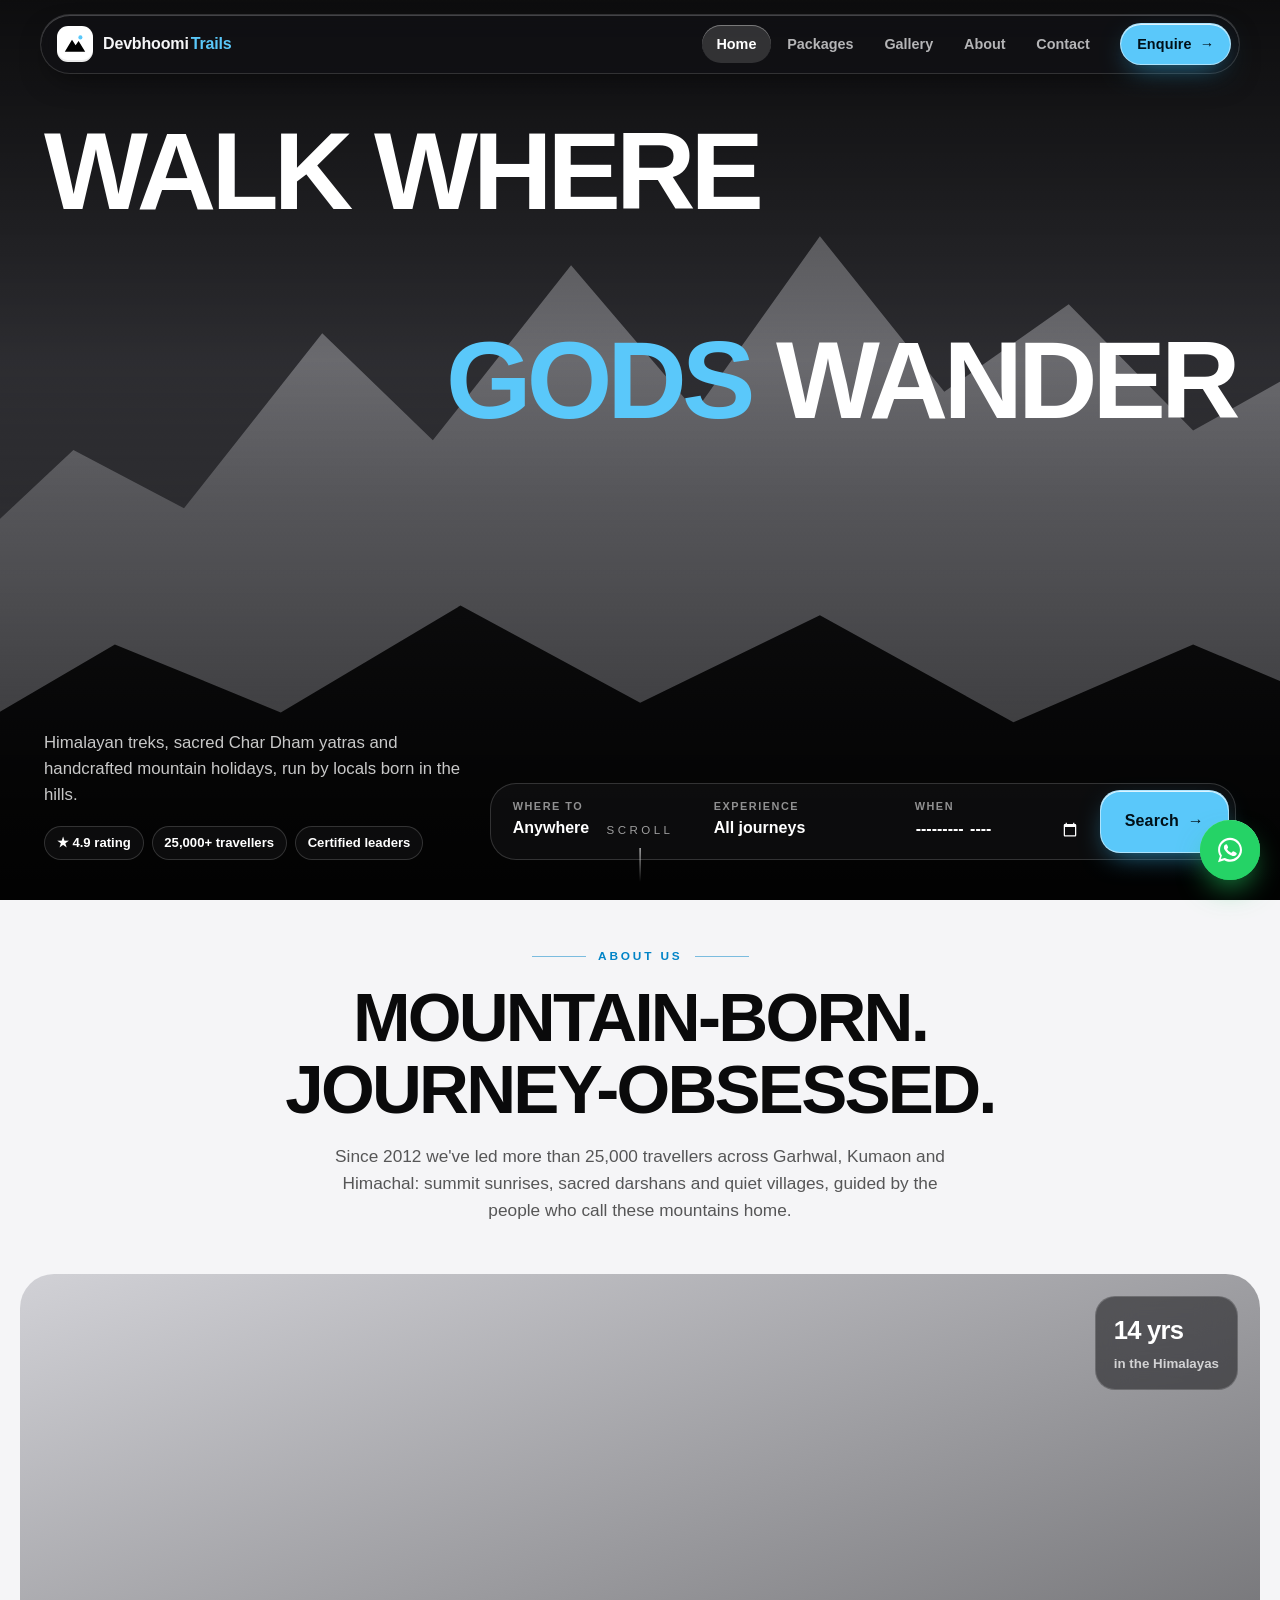
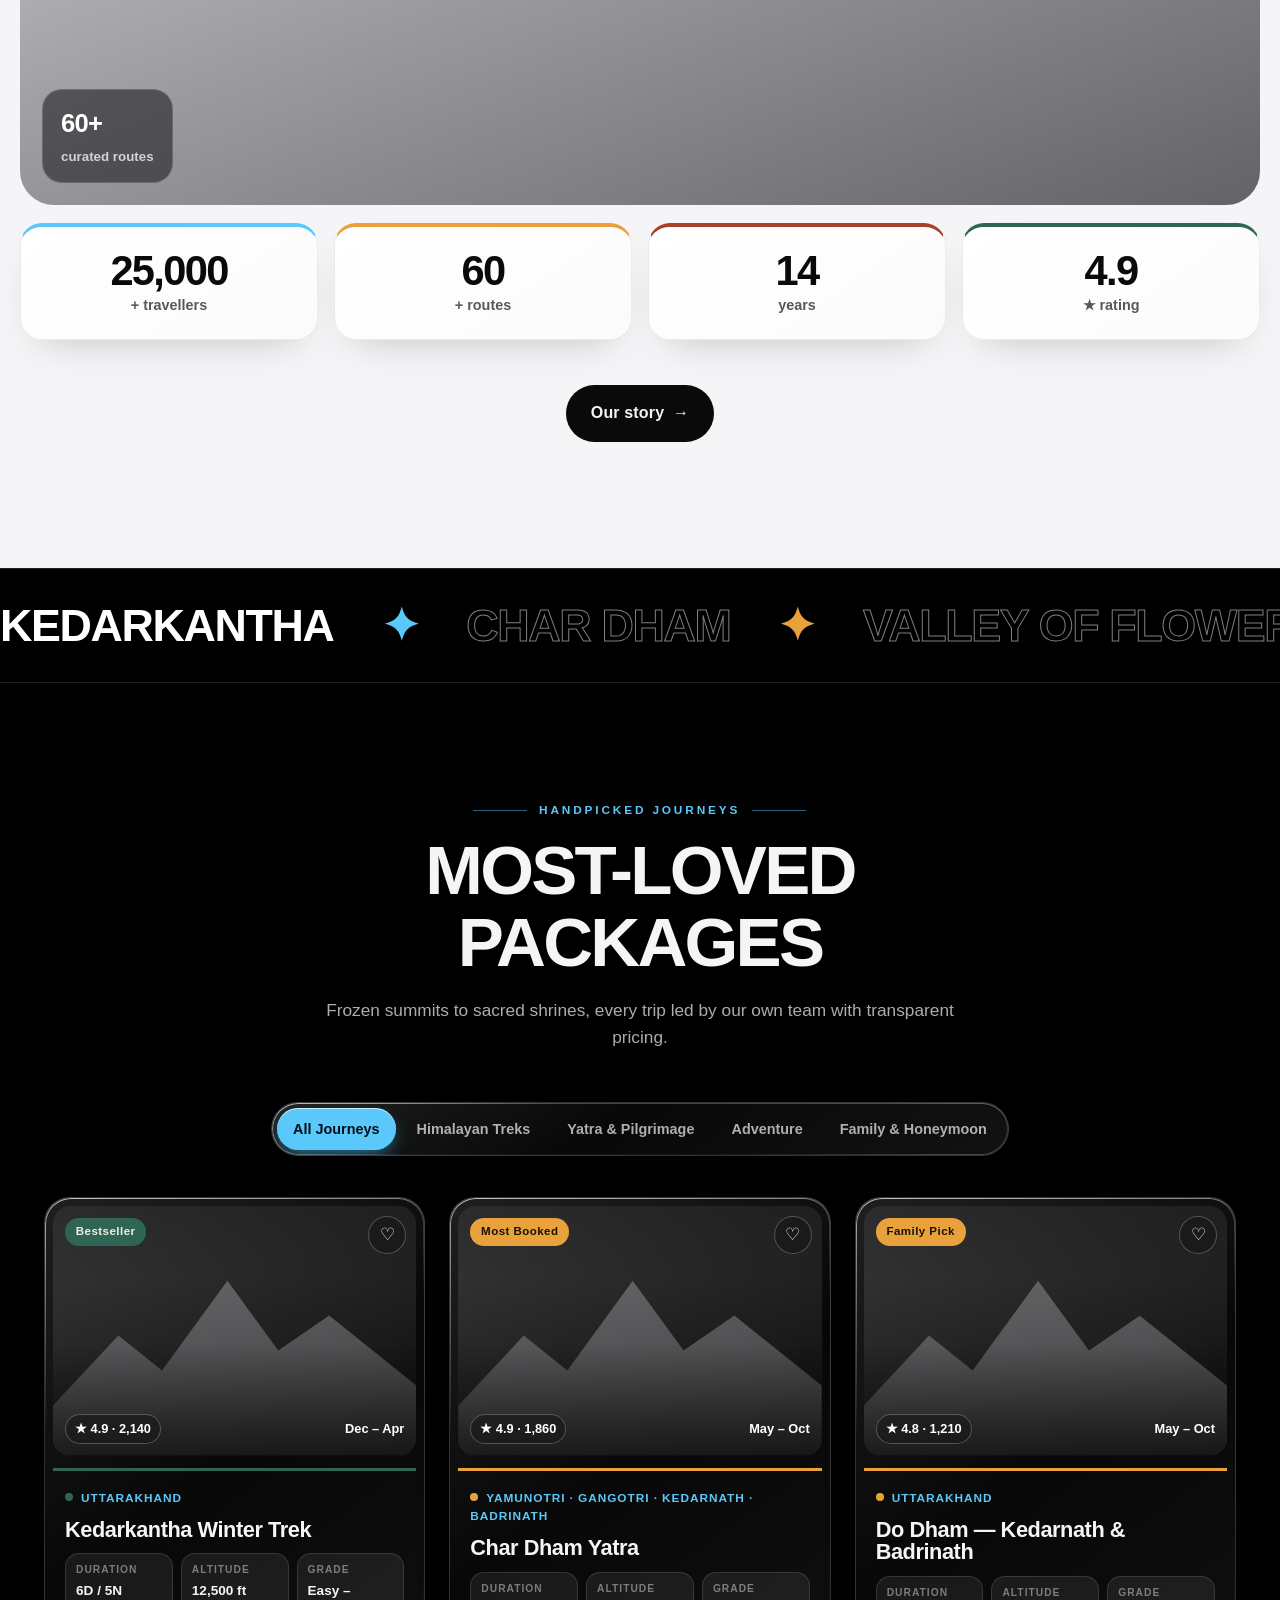
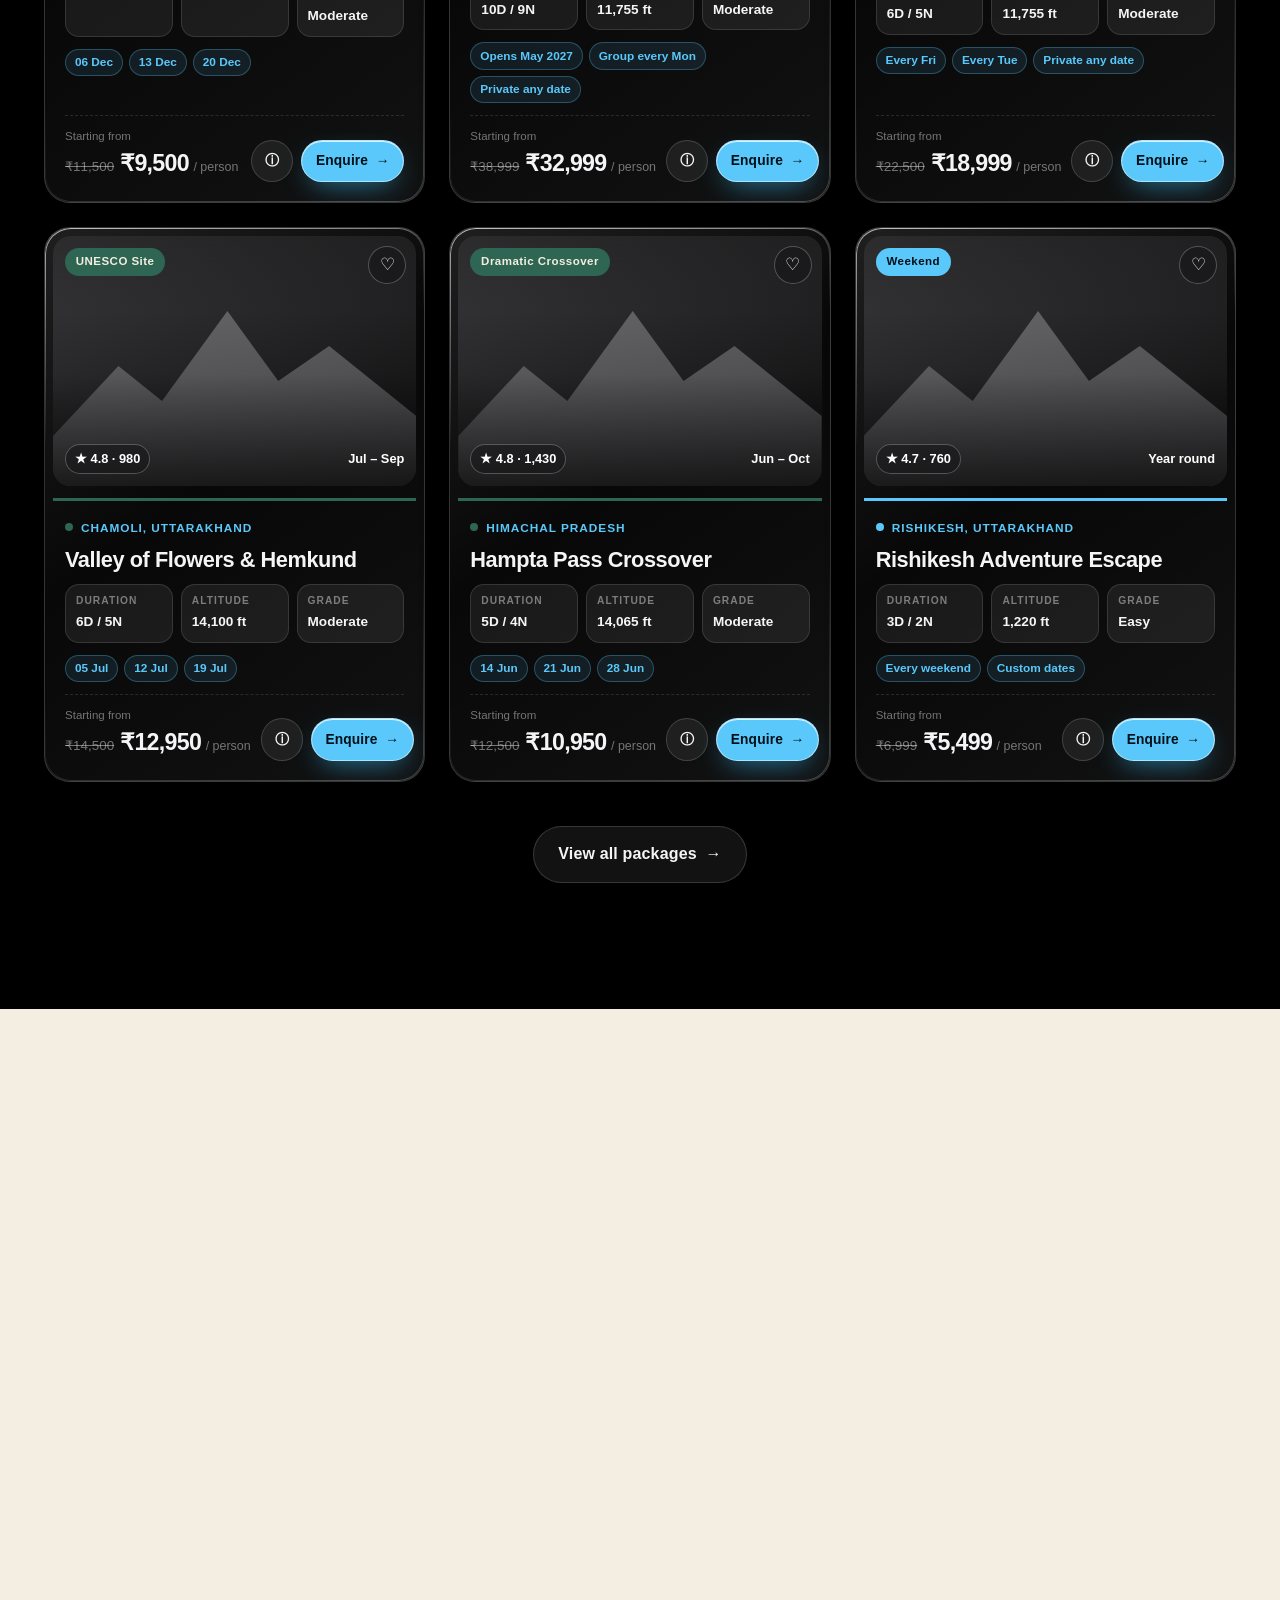
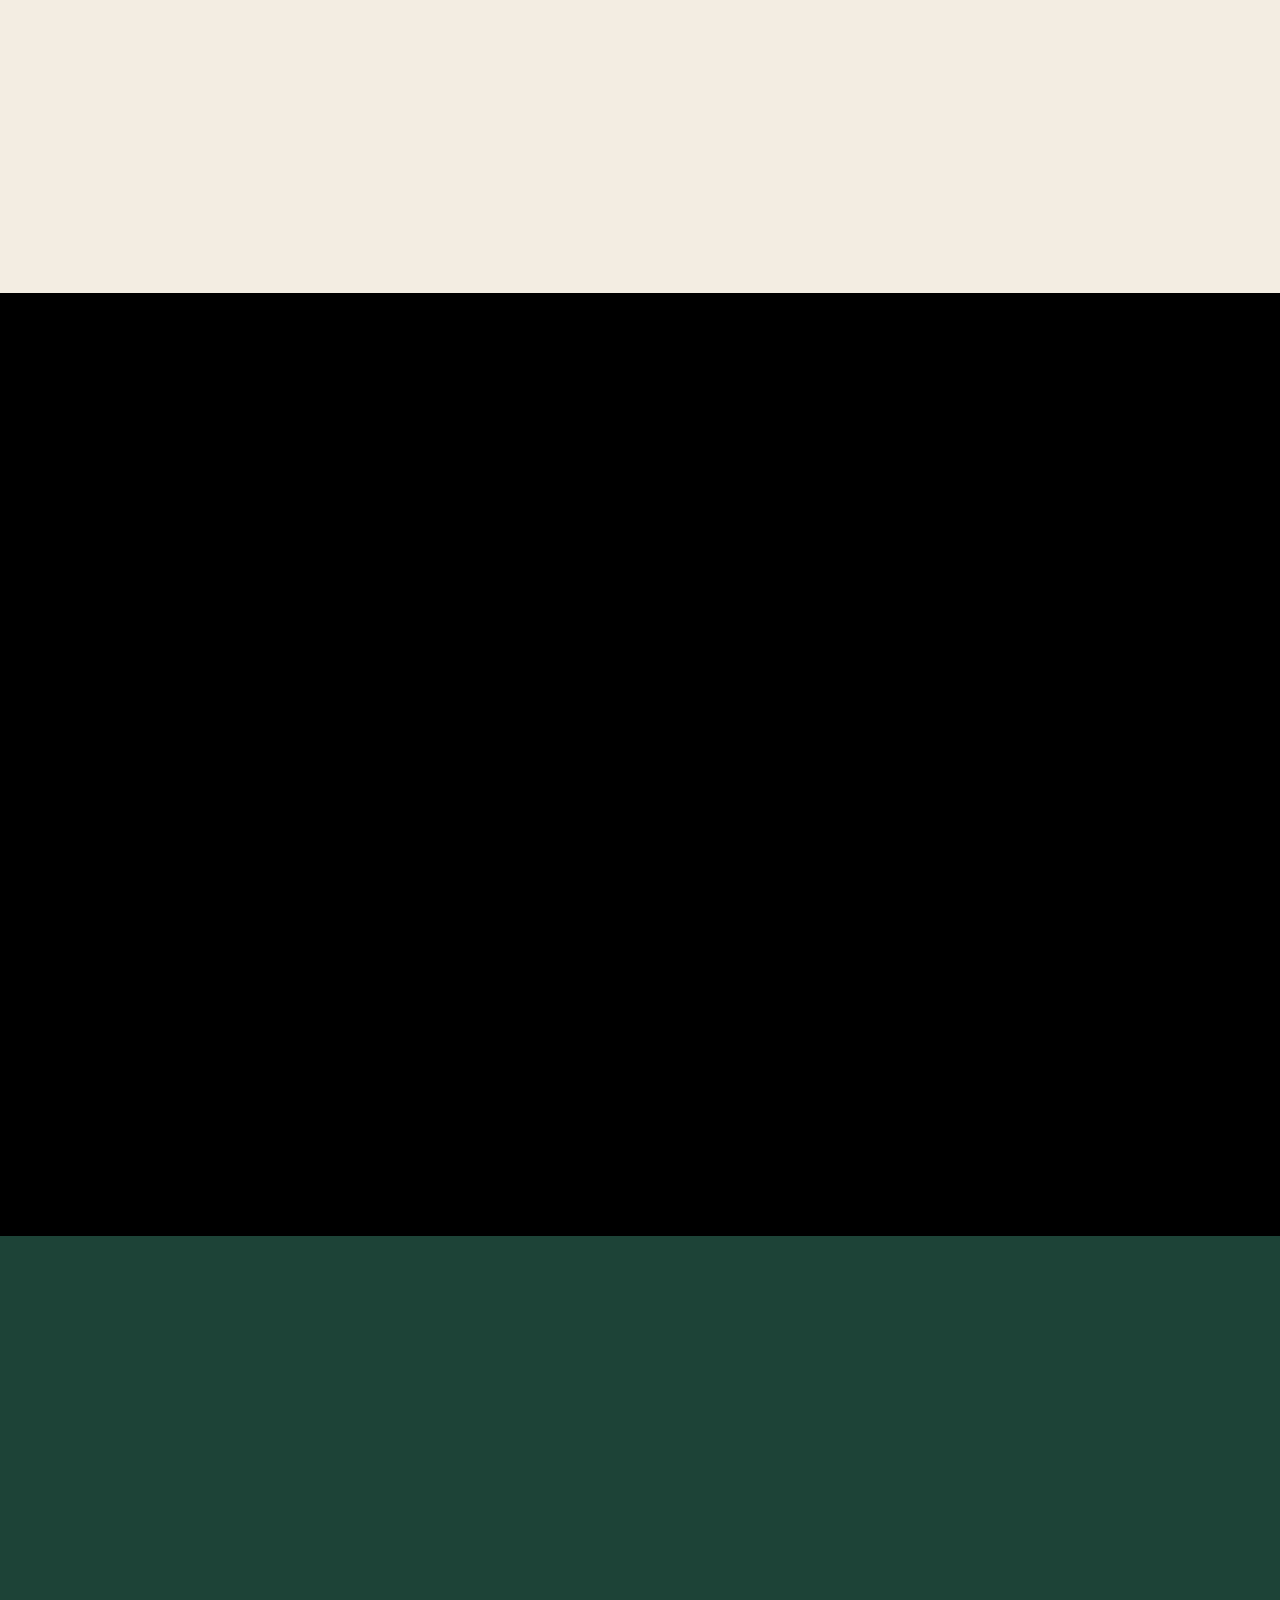
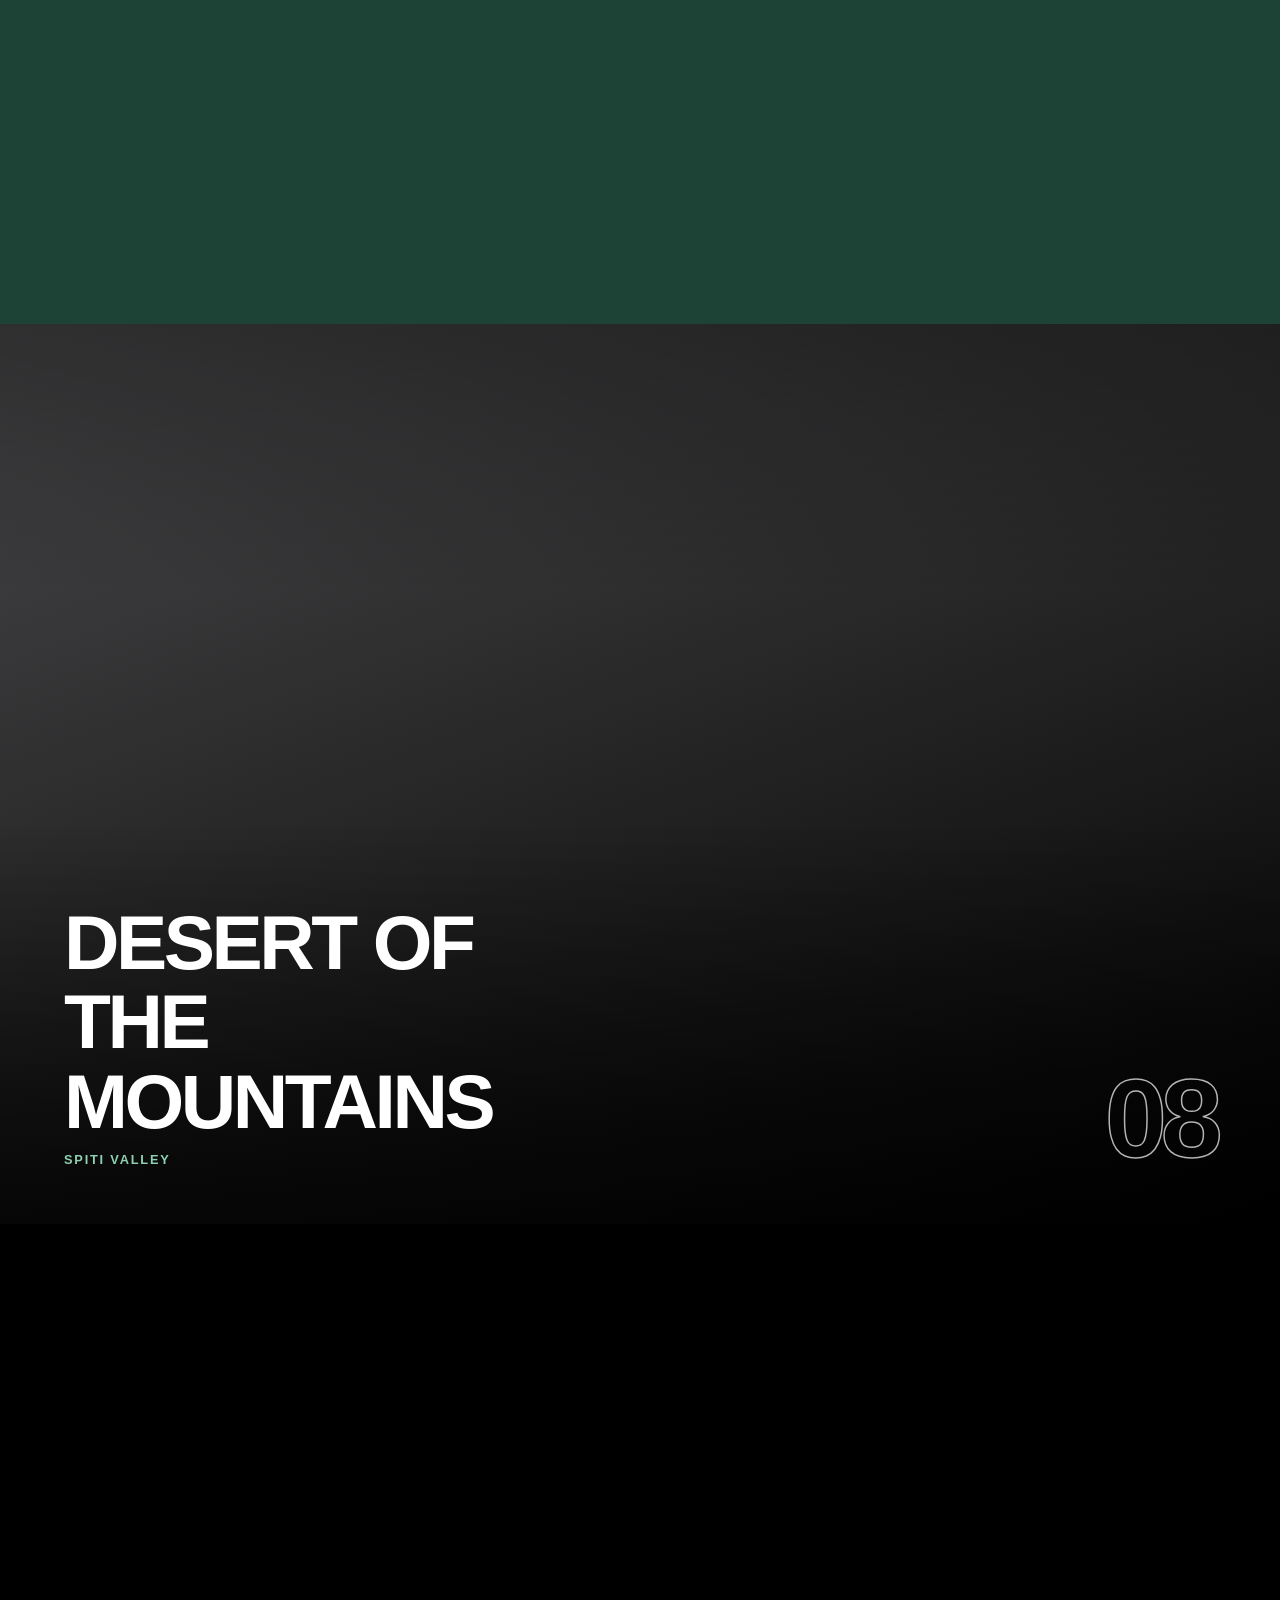
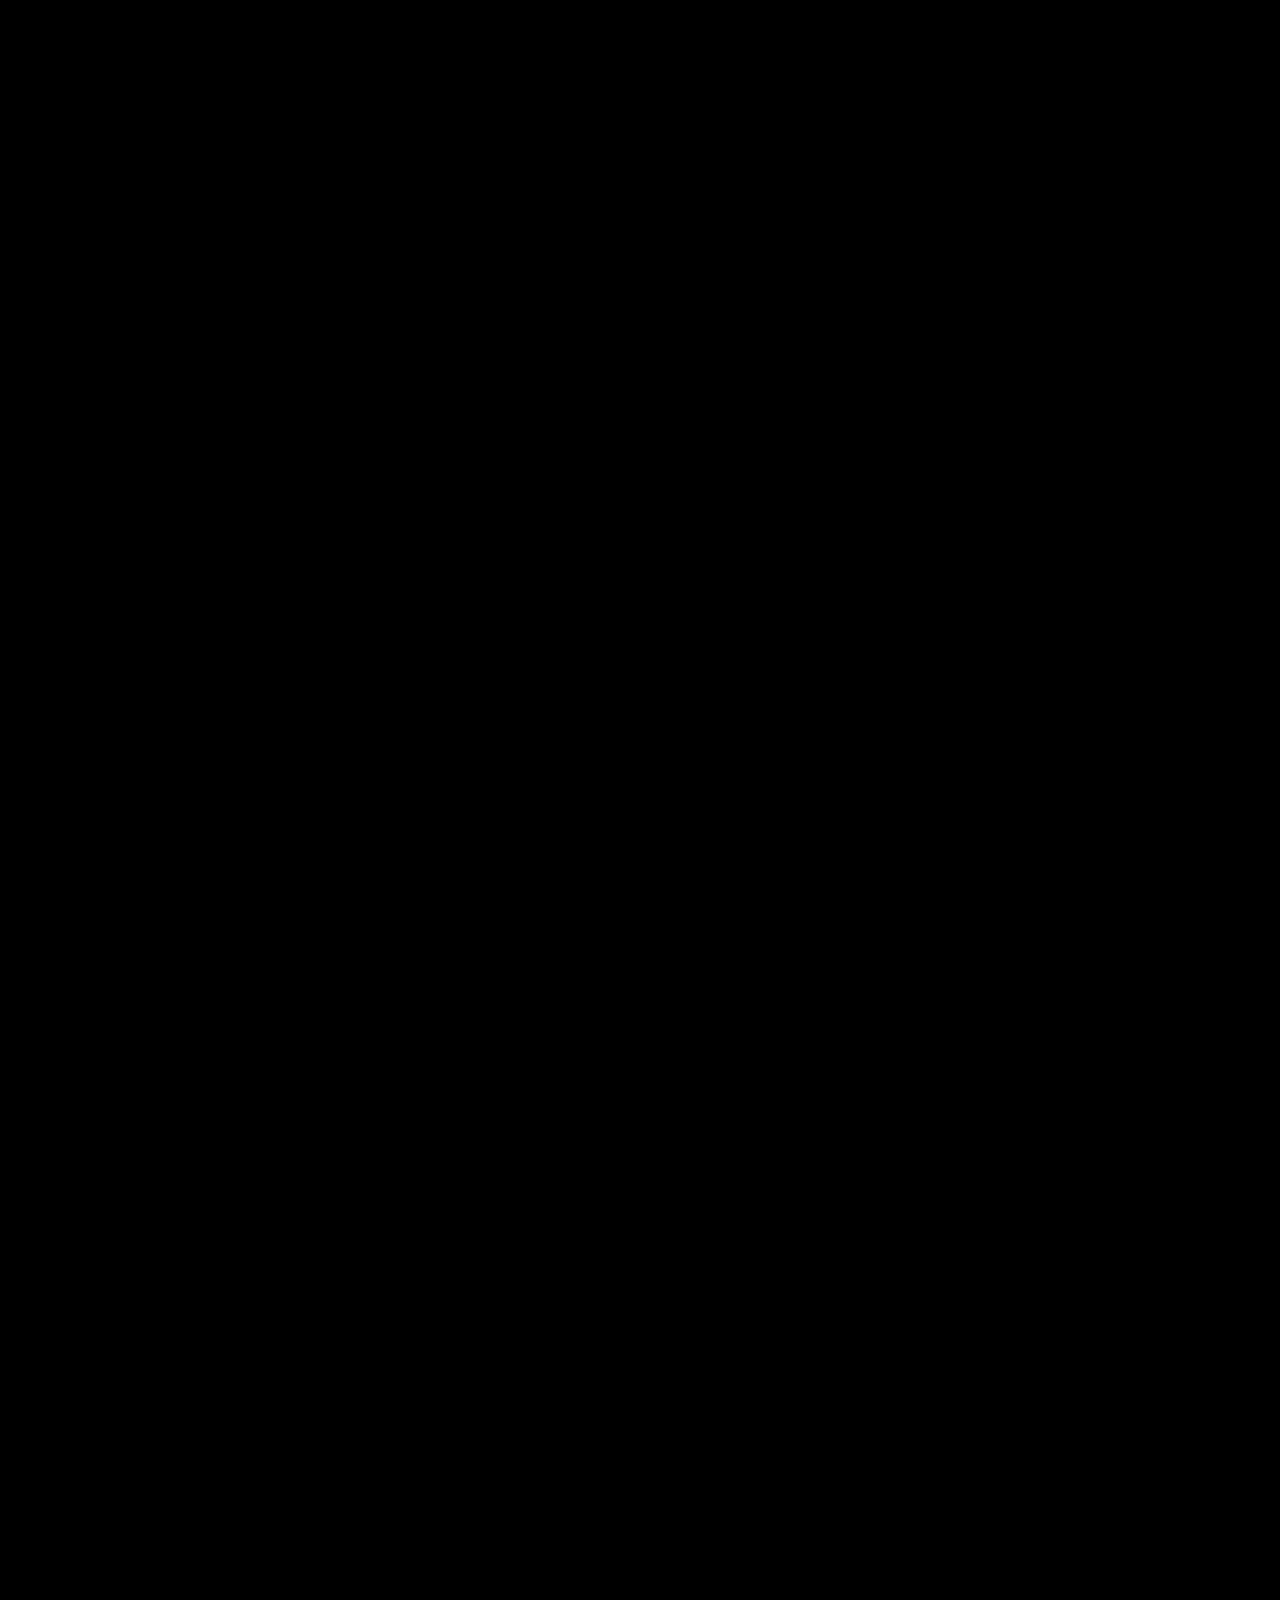
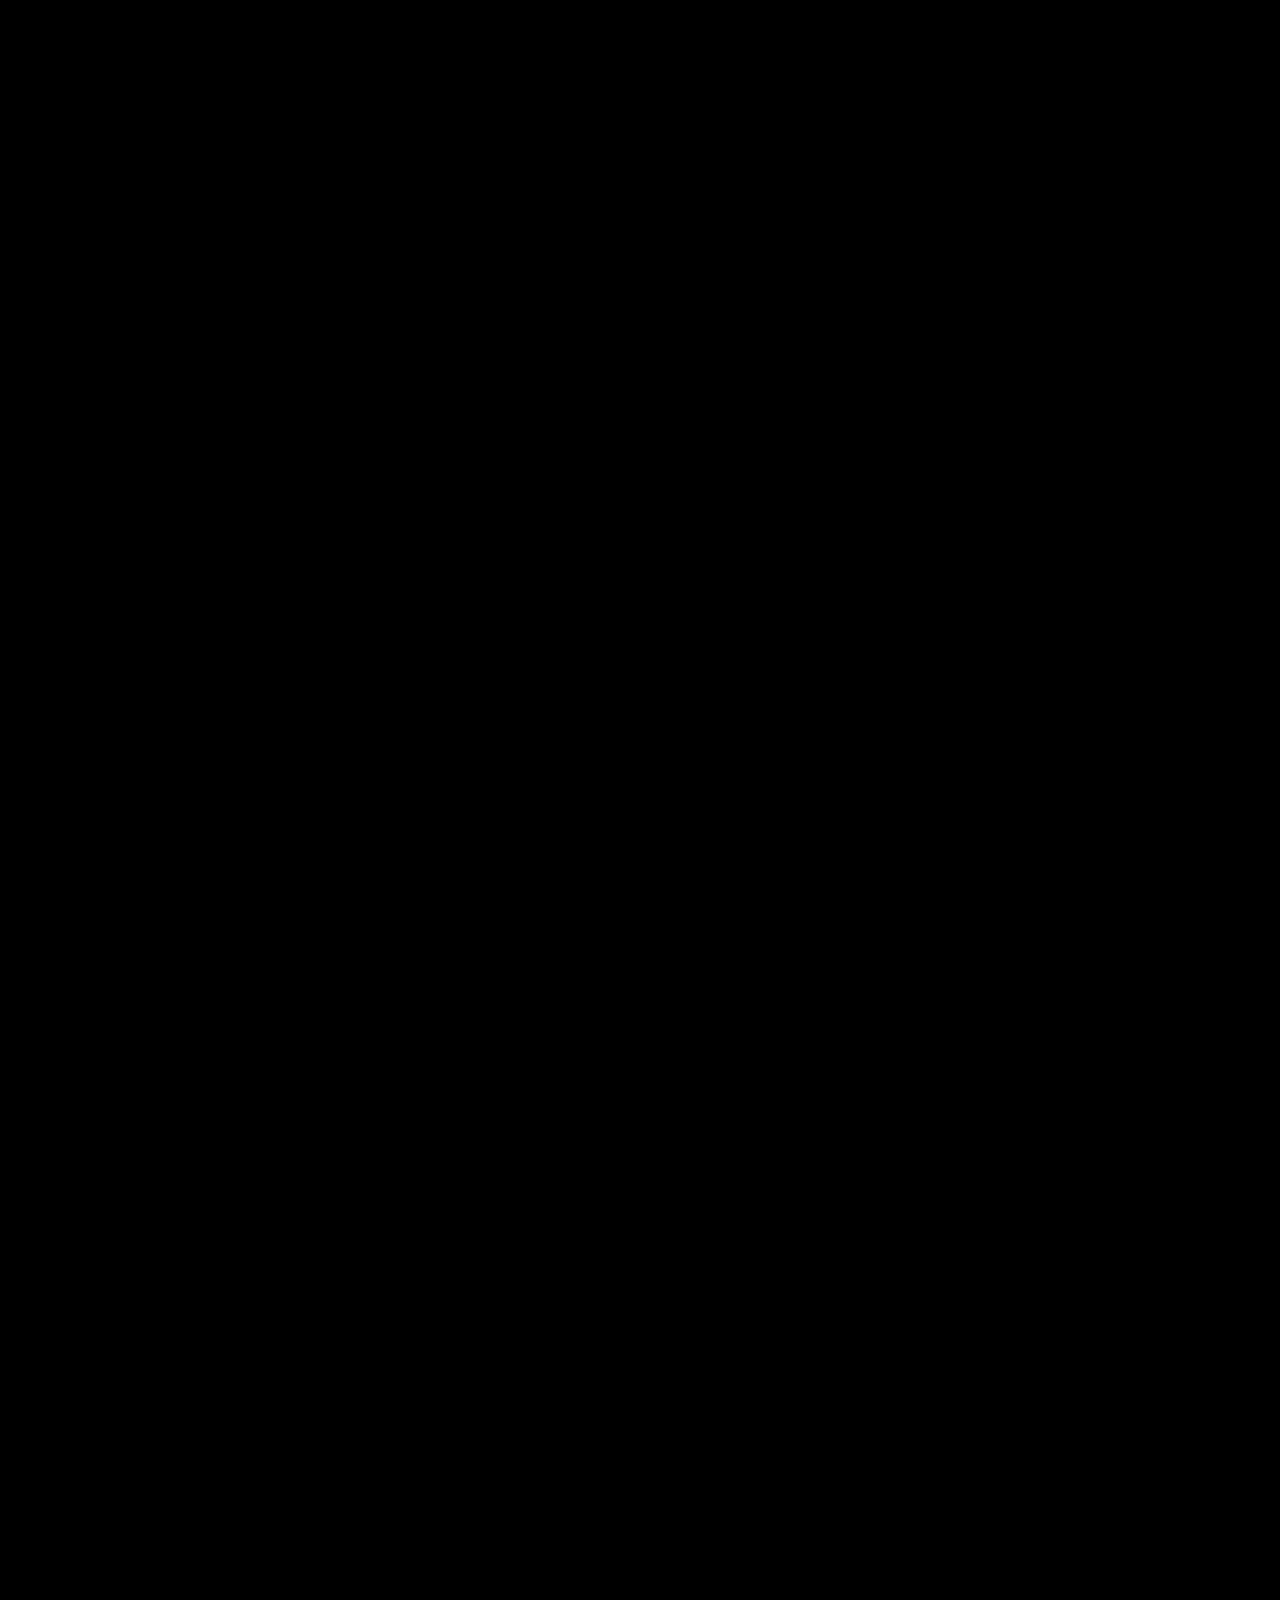
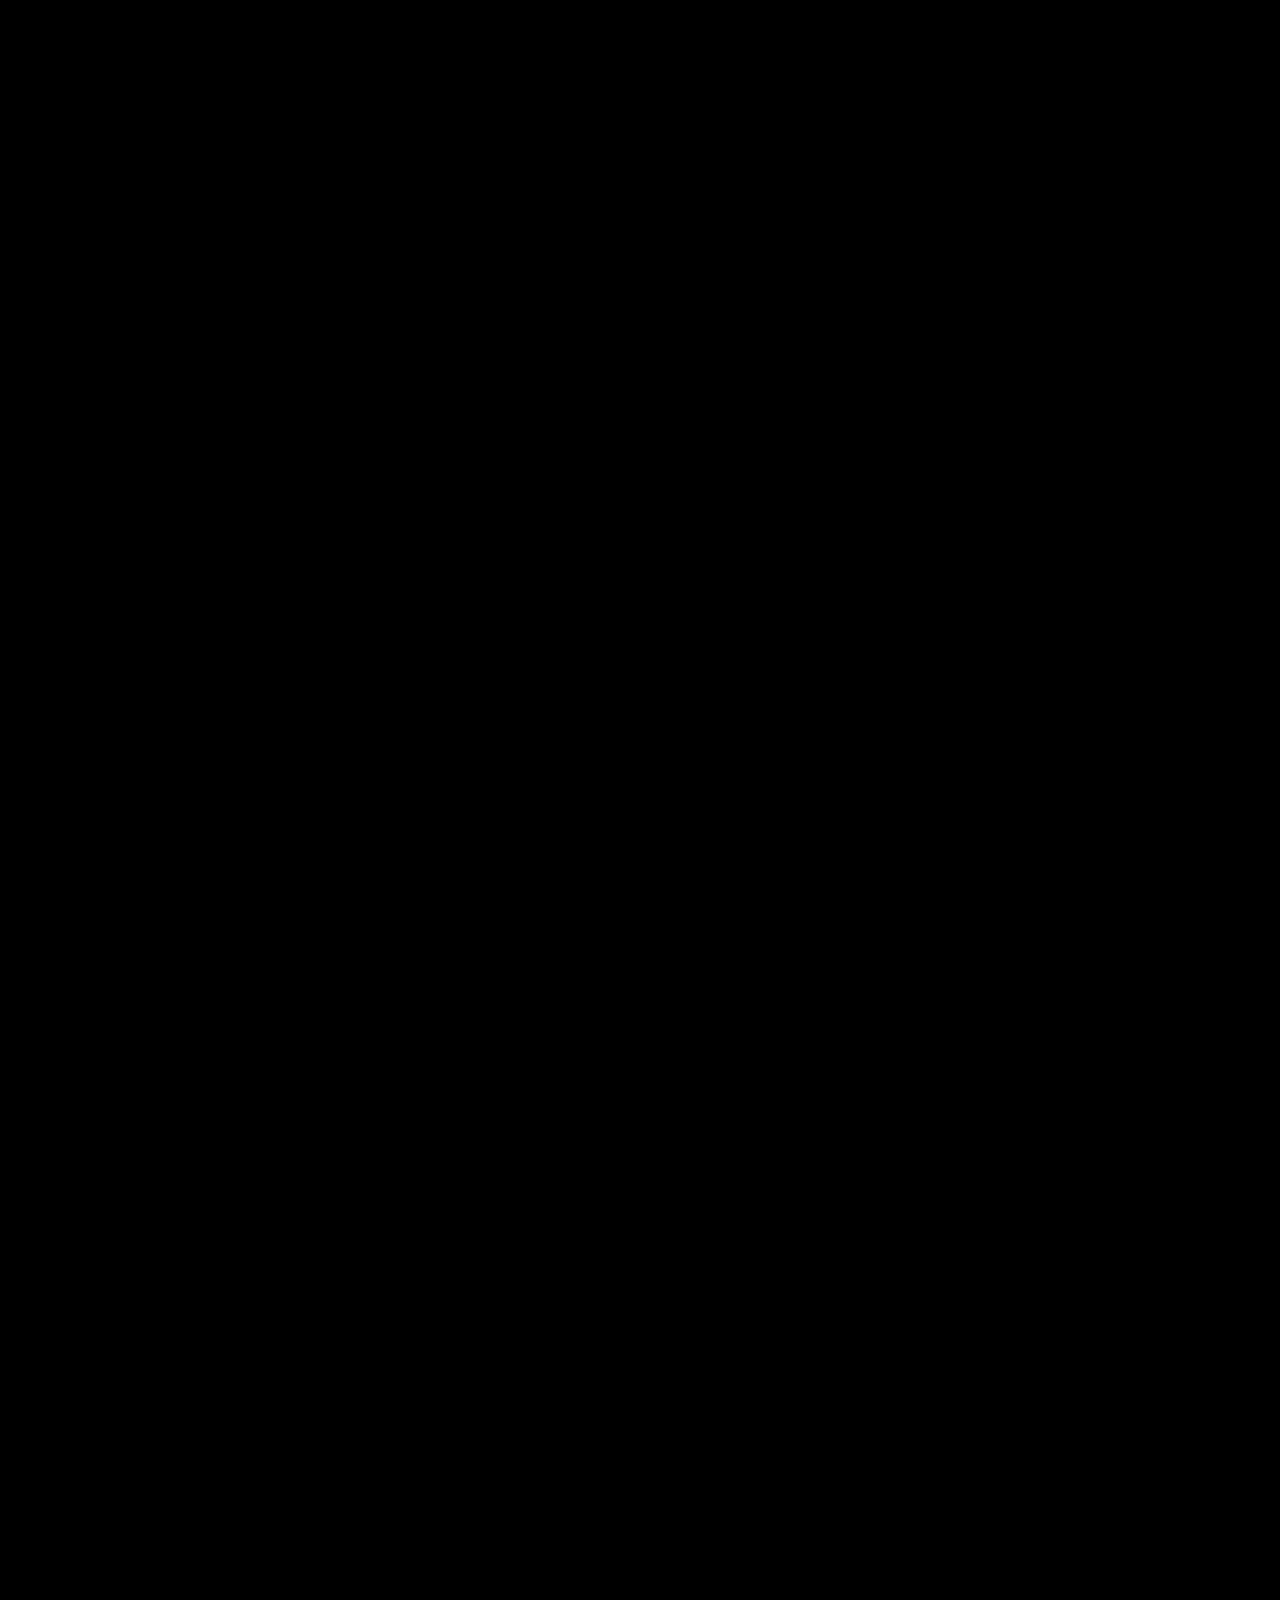
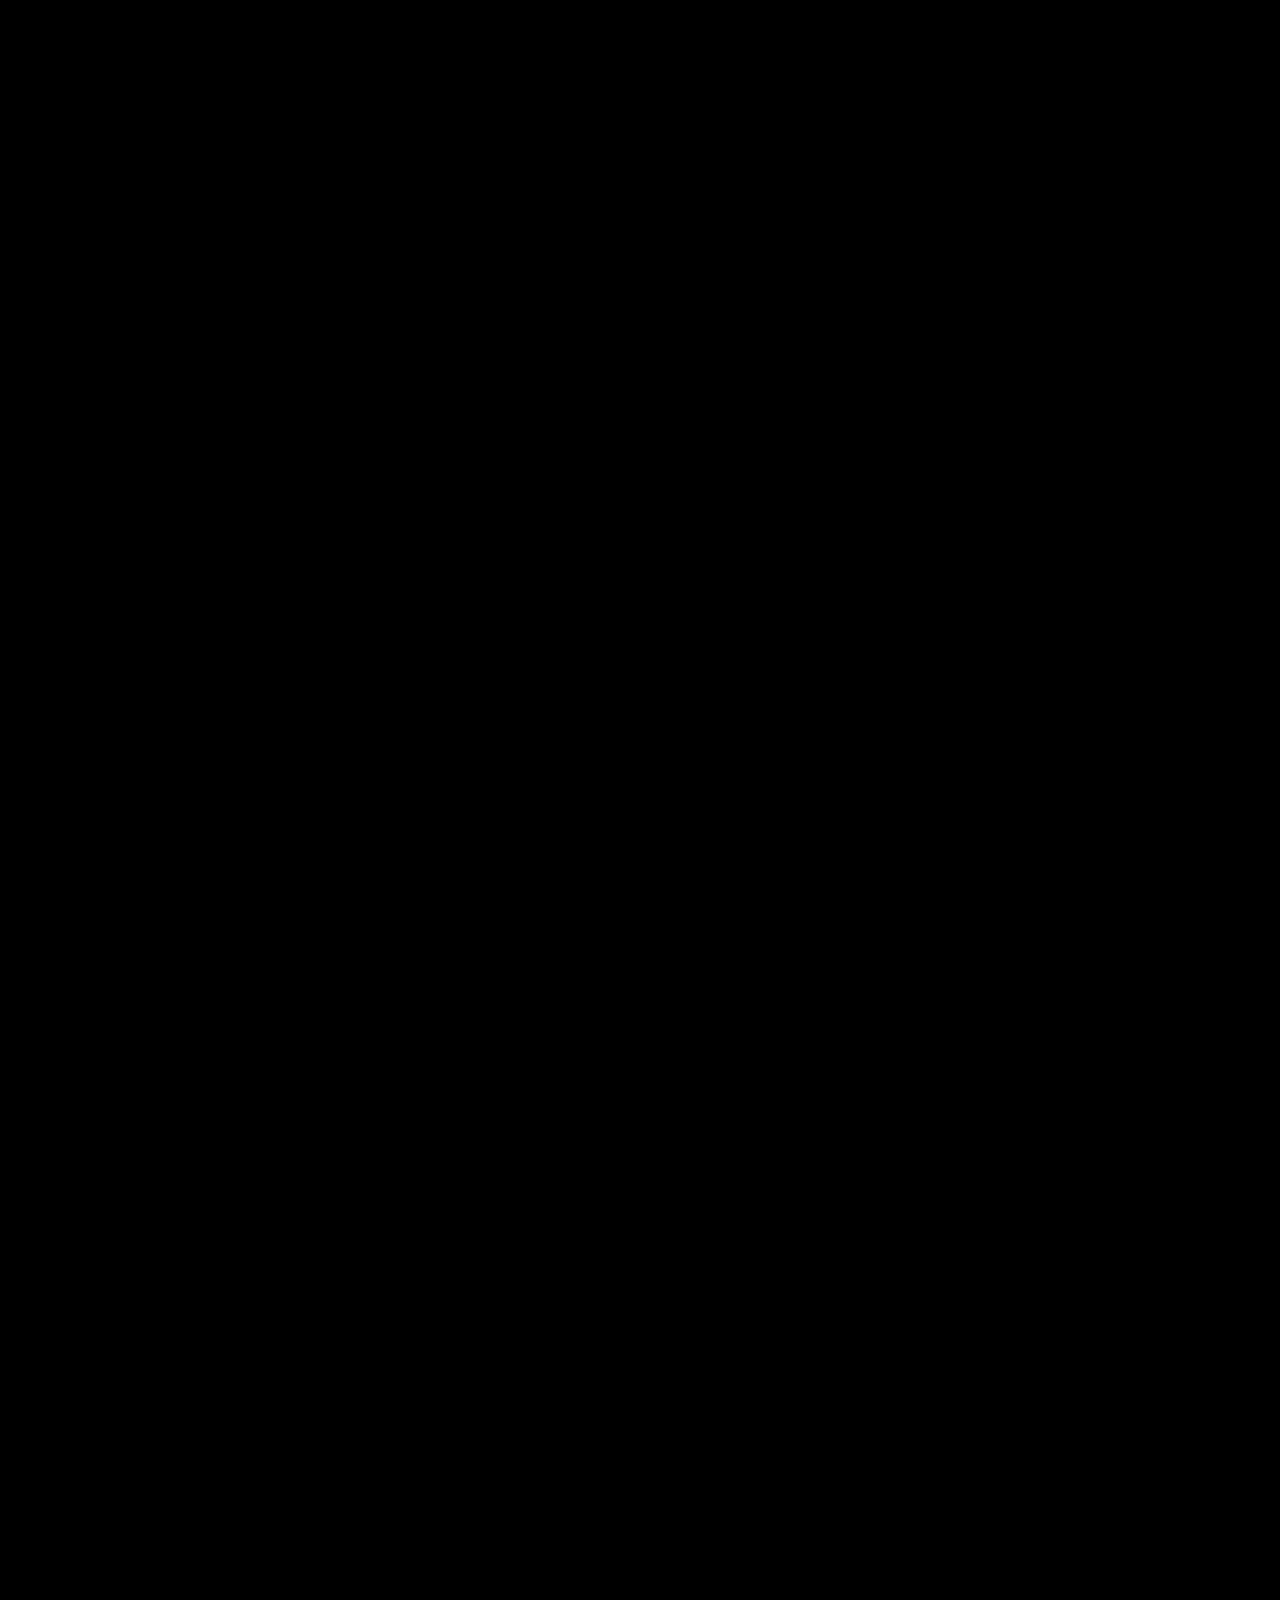
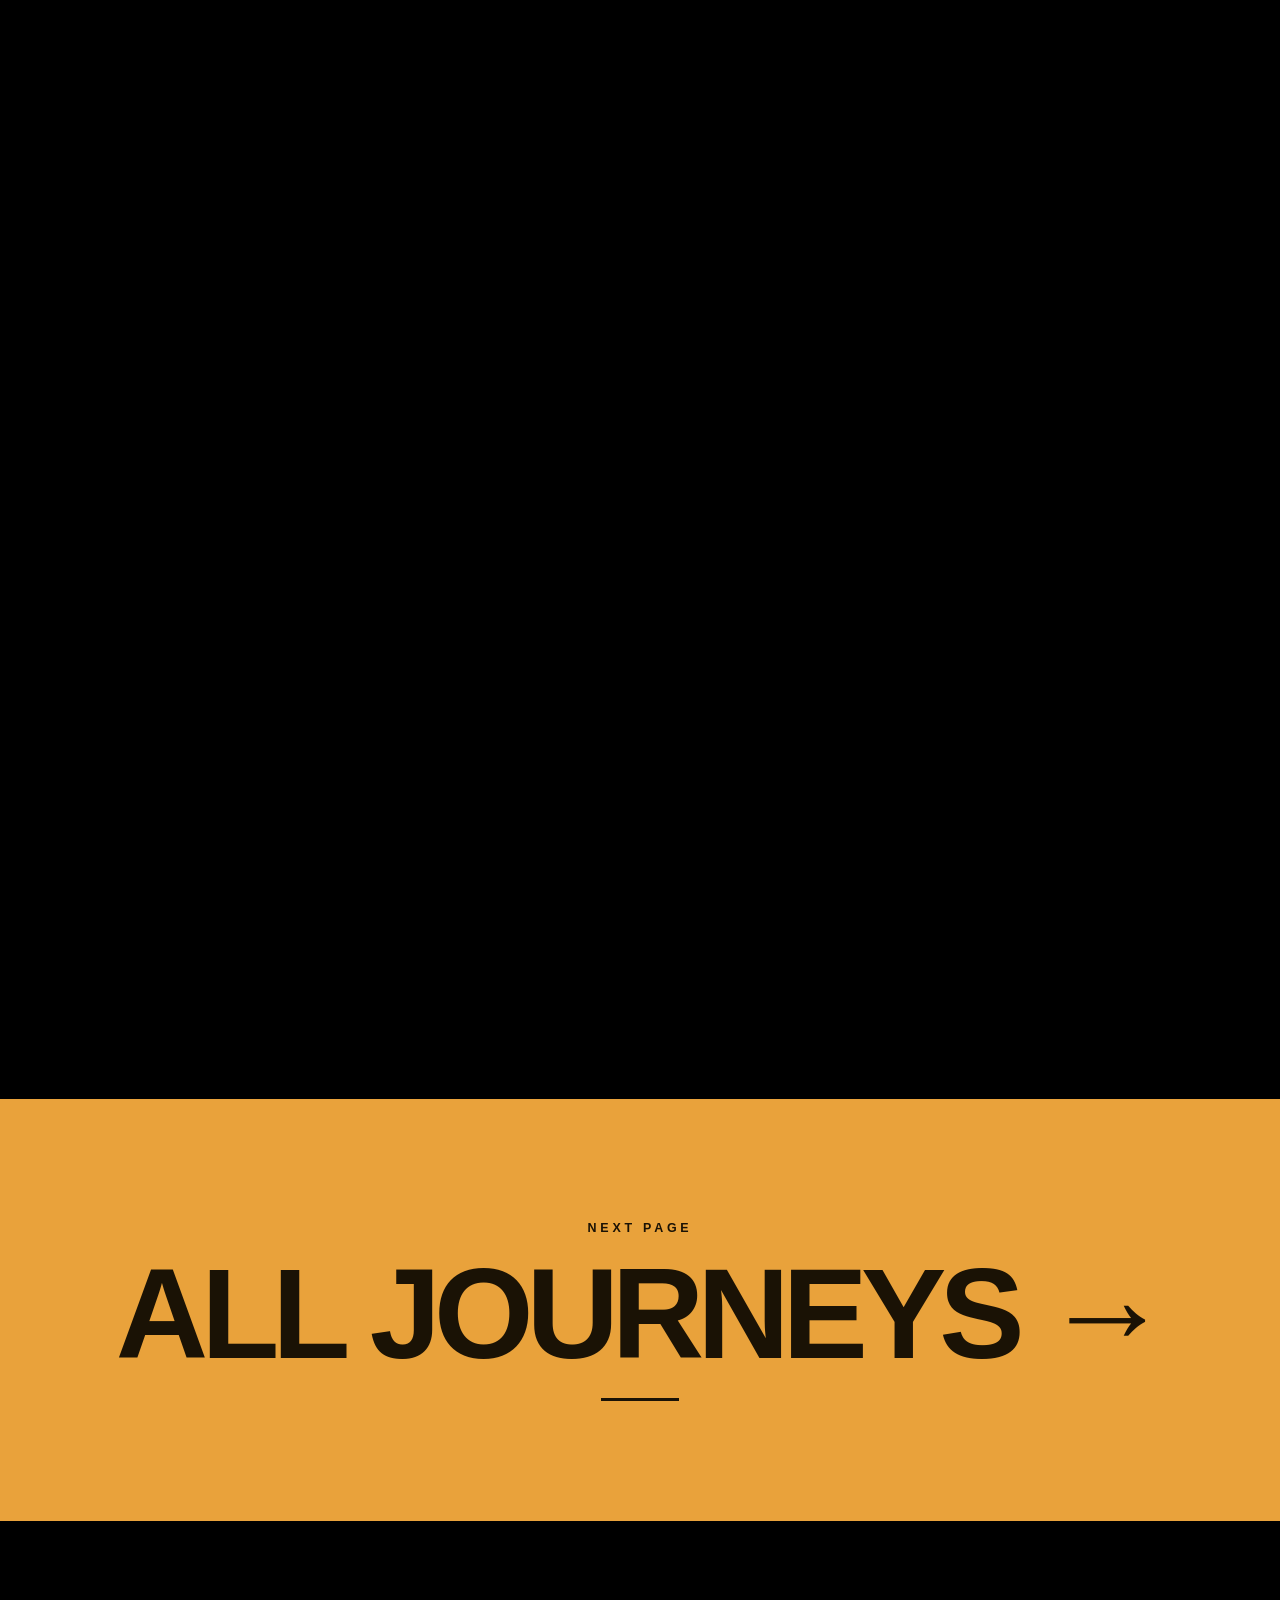
==== commit 1bf19ec4: "Add Himalayan colour palette, remove gradients, fix footer logo - Flat palette: temple marigold, ter" ====
--- a/index.html
+++ b/index.html
@@ -102,7 +102,7 @@
   </section>
 
   <!-- Departures -->
-  <section class="section light content-auto" id="departures">
+  <section class="section cream content-auto" id="departures">
     <div class="wrap">
       <div class="section-head">
         <span class="eyebrow lines reveal">Fixed departures</span>
@@ -113,7 +113,7 @@
   </section>
 
   <!-- Spotlight -->
-  <section class="section dark content-auto" id="yatra">
+  <section class="section dark saffron content-auto" id="yatra">
     <div class="wrap spot-wrap">
       <div class="spot-media reveal" data-pose="left">
         <div class="spot-img"><img src="https://images.unsplash.com/photo-1626621341517-bbf3d9990a23?auto=format&fit=crop&w=1000&q=70" alt="Kedarnath temple with snow peaks" loading="lazy" decoding="async" width="1000" height="1250" /></div>
@@ -135,7 +135,7 @@
   </section>
 
   <!-- Why -->
-  <section class="section light content-auto" id="why">
+  <section class="section pine content-auto" id="why">
     <div class="wrap">
       <div class="section-head"><span class="eyebrow lines reveal">Why us</span><h2 class="h2 reveal">Safety first. Always.</h2></div>
       <div class="why-grid">
@@ -161,7 +161,7 @@
   </section>
 
   <!-- Next page -->
-  <a class="next-page light" href="packages.html">
+  <a class="next-page marigold" href="packages.html">
     <small>Next page</small>
     <span class="big"><span>All journeys</span><i class="arrow">→</i></span>
     <span class="under"></span>
--- a/assets/css/style.css
+++ b/assets/css/style.css
@@ -14,6 +14,19 @@
   --sky: #5ac8fa;
   --sky-2: #38bdf8;
   --sky-deep: #0284c7;
+  /* Himalayan palette: temple marigold, hill-roof terracotta, deodar pine, yak-wool cream */
+  --marigold: #e9a23b;
+  --marigold-deep: #9a5f0c;
+  --rust: #a8412a;
+  --pine: #1d4337;
+  --pine-2: #2f6653;
+  --cream: #f3ede2;
+  /* prayer flags (muted): sky, cloud, fire, water, earth */
+  --flag-1: #2b5fa8;
+  --flag-2: #ece8df;
+  --flag-3: #b8362c;
+  --flag-4: #2e7a4f;
+  --flag-5: #e2b23a;
   --wa: #25d366;
 
   /* contextual (dark by default) */
@@ -92,10 +105,10 @@
 .btn:hover::before { transform: translateX(120%); transition: transform 900ms var(--ease-io); }
 .btn:hover { transform: translateY(-2px); }
 .btn-sm { padding: .62em 1.1em; font-size: .9rem; }
-.btn-primary { background: linear-gradient(135deg, #a5e3ff, var(--sky) 45%, var(--sky-2)); color: #001018; border-color: rgba(255,255,255,.5);
+.btn-primary { background: var(--sky); color: #001018; border-color: rgba(255,255,255,.5);
   box-shadow: inset 0 1px 0 rgba(255,255,255,.8), 0 10px 28px -10px rgba(56,189,248,.7); }
 .btn-ink { background: var(--fg); color: var(--bg); border-color: transparent; }
-.btn-wa { background: linear-gradient(135deg, #4ae58a, #14a457); color: #02200e; border-color: rgba(255,255,255,.5); box-shadow: inset 0 1px 0 rgba(255,255,255,.7), 0 10px 28px -10px rgba(37,211,102,.6); }
+.btn-wa { background: var(--wa); color: #02200e; border-color: rgba(255,255,255,.5); box-shadow: inset 0 1px 0 rgba(255,255,255,.7), 0 10px 28px -10px rgba(37,211,102,.6); }
 .squishy:active { transform: scale(1.1, .86) !important; transition-duration: 80ms; }
 .boing { animation: boing 600ms var(--ease-out); }
 @keyframes boing { 0% { transform: scale(1.14,.82); } 30% { transform: scale(.9,1.14); } 50% { transform: scale(1.06,.95); } 70% { transform: scale(.98,1.03); } 100% { transform: none; } }
@@ -210,6 +223,8 @@
 .marquee span { font-size: clamp(1.6rem, 3.6vw, 2.8rem); font-weight: 800; text-transform: uppercase; letter-spacing: -.03em; white-space: nowrap; color: transparent; -webkit-text-stroke: 1px rgba(255,255,255,.5); }
 .marquee span:nth-child(3n+1) { color: #fff; -webkit-text-stroke: 0; }
 .marquee span i { font-style: normal; color: var(--sky); -webkit-text-stroke: 0; margin-left: 48px; }
+.marquee span:nth-child(3n+2) i { color: var(--marigold); }
+.marquee span:nth-child(3n) i { color: var(--rust); }
 @keyframes marquee { to { transform: translateX(-50%); } }
 
 /* ---------- Tabs (snappy) ---------- */
@@ -218,7 +233,7 @@
 .tabs::-webkit-scrollbar { display: none; }
 .tab { position: relative; z-index: 1; border: 0; background: transparent; padding: .7em 1.15em; border-radius: 999px; font-weight: 700; font-size: .9rem; color: var(--fg-2); cursor: pointer; white-space: nowrap; transition: color var(--t-snap) var(--ease-snap); }
 .tab[aria-selected="true"] { color: #001018; }
-.tab-indicator { position: absolute; top: 5px; bottom: 5px; left: 0; border-radius: 999px; background: linear-gradient(135deg, #a5e3ff, var(--sky)); box-shadow: inset 0 1px 0 rgba(255,255,255,.7), 0 6px 18px -6px rgba(56,189,248,.8); transition: transform 320ms var(--ease-spring), width 320ms var(--ease-spring); }
+.tab-indicator { position: absolute; top: 5px; bottom: 5px; left: 0; border-radius: 999px; background: var(--sky); box-shadow: inset 0 1px 0 rgba(255,255,255,.7), 0 6px 18px -6px rgba(56,189,248,.8); transition: transform 320ms var(--ease-spring), width 320ms var(--ease-spring); }
 .tool-input { border-radius: 999px; padding: .8em 1.2em; border: 1px solid var(--glass-border); background: var(--chip); outline: none; color: var(--fg); min-width: 220px; color-scheme: dark; }
 .light .tool-input { color-scheme: light; }
 .tool-input:focus { border-color: var(--sky); }
@@ -278,7 +293,7 @@
 .dep-name b { display: block; } .dep-name small { color: var(--fg-3); }
 .seats { font-size: .78rem; font-weight: 700; padding: .35em .8em; border-radius: 999px; }
 .seats.low { background: #000; color: #fff; }
-.seats.low::before { content: ""; display: inline-block; width: 7px; height: 7px; border-radius: 50%; background: var(--sky); margin-right: 6px; animation: blink 1.2s steps(2) infinite; }
+.seats.low::before { content: ""; display: inline-block; width: 7px; height: 7px; border-radius: 50%; background: var(--rust); margin-right: 6px; animation: blink 1.2s steps(2) infinite; }
 .seats.ok { background: var(--chip); color: var(--fg-2); }
 @keyframes blink { 50% { opacity: .2; } }
 
@@ -355,7 +370,7 @@
 .review { scroll-snap-align: center; flex: 0 0 min(440px, 86%); border-radius: var(--radius); padding: 28px; transition: transform var(--t-base) var(--ease-out), opacity var(--t-base); }
 .review.dim { opacity: .45; transform: scale(.94); }
 .review p { font-size: 1.04rem; margin: 14px 0 20px; }
-.stars { color: var(--sky); letter-spacing: 3px; }
+.stars { color: var(--marigold); letter-spacing: 3px; }
 .who { display: flex; gap: 12px; align-items: center; }
 .avatar { width: 46px; height: 46px; border-radius: 50%; display: grid; place-items: center; font-weight: 800; background: #fff; color: #000; }
 .who small { display: block; color: var(--fg-3); }
@@ -390,7 +405,7 @@
 
 /* ---------- Page hero (inner pages) ---------- */
 .page-hero { position: relative; min-height: 64vh; display: flex; align-items: flex-end; padding: 140px 0 70px; color: #fff; background: #050505; overflow: hidden; }
-.page-hero .bg { position: absolute; inset: 0; background: radial-gradient(900px 500px at 80% 0%, rgba(90,200,250,.22), transparent 60%), linear-gradient(180deg, #111, #000); }
+.page-hero .bg { position: absolute; inset: 0; background: #0b0b0c; }
 .page-hero .bg img { width: 100%; height: 100%; object-fit: cover; filter: grayscale(1) brightness(.5); }
 .page-hero .bg::after { content: ""; position: absolute; inset: 0; background: linear-gradient(180deg, rgba(0,0,0,.3), rgba(0,0,0,.85)); }
 .page-hero .wrap { position: relative; z-index: 1; width: 100%; }
@@ -466,7 +481,7 @@
 .copy { text-align: center; color: rgba(245,245,247,.4); font-size: .84rem; margin-top: 40px; }
 
 /* ---------- FAB / modal / toast ---------- */
-.fab { position: fixed; right: 20px; bottom: 20px; z-index: 60; width: 60px; height: 60px; border-radius: 50%; display: grid; place-items: center; background: linear-gradient(135deg, #4ae58a, #14a457); box-shadow: inset 0 1px 0 rgba(255,255,255,.6), 0 14px 30px -8px rgba(37,211,102,.7); animation: fabHop 6s var(--ease-io) infinite 3s; }
+.fab { position: fixed; right: 20px; bottom: 20px; z-index: 60; width: 60px; height: 60px; border-radius: 50%; display: grid; place-items: center; background: var(--wa); box-shadow: inset 0 1px 0 rgba(255,255,255,.6), 0 14px 30px -8px rgba(37,211,102,.7); animation: fabHop 6s var(--ease-io) infinite 3s; }
 .fab::after { content: ""; position: absolute; inset: 0; border-radius: 50%; border: 2px solid var(--wa); animation: ring 2.4s var(--ease-out) infinite; }
 @keyframes ring { 0% { transform: scale(1); opacity: .8; } 100% { transform: scale(1.7); opacity: 0; } }
 @keyframes fabHop { 0%, 86%, 100% { transform: none; } 89% { transform: scale(1.1,.88); } 93% { transform: translateY(-16px) scale(.9,1.12); } 97% { transform: scale(1.06,.94); } }
@@ -578,3 +593,85 @@
 .card > .fav { top: 18px; right: 18px; }
 /* FAQ on dark sections */
 .dark .qa button { color: var(--fg); }
+
+
+/* =========================================================
+   HIMALAYAN PALETTE — flat colour blocks, no gradients
+   ========================================================= */
+/* Section themes */
+.pine { --fg: var(--cream); --fg-2: rgba(243,237,226,.78); --fg-3: rgba(243,237,226,.55); --bg: var(--pine); --line: rgba(243,237,226,.16);
+  --accent-text: var(--marigold); --chip: rgba(243,237,226,.08); --glass-fill: rgba(243,237,226,.06); --glass-border: rgba(243,237,226,.16);
+  --glass-shadow: 0 1px 0 rgba(255,255,255,.12) inset, 0 18px 40px -22px rgba(0,0,0,.5); color: var(--fg); background: var(--bg); }
+.marigold { --fg: #1a1205; --fg-2: rgba(26,18,5,.75); --fg-3: rgba(26,18,5,.6); --bg: var(--marigold); --line: rgba(26,18,5,.18);
+  --accent-text: #1a1205; color: var(--fg); background: var(--bg); }
+.rust { --fg: var(--cream); --fg-2: rgba(243,237,226,.82); --fg-3: rgba(243,237,226,.62); --bg: var(--rust); --line: rgba(243,237,226,.2);
+  --accent-text: var(--cream); color: var(--fg); background: var(--bg); }
+.cream { --fg: #1c1a16; --fg-2: rgba(28,26,22,.7); --fg-3: rgba(28,26,22,.5); --bg: var(--cream); --line: rgba(28,26,22,.1);
+  --accent-text: var(--rust); --chip: rgba(28,26,22,.05); --glass-fill: rgba(255,255,255,.7); --glass-border: rgba(28,26,22,.08);
+  --glass-shadow: 0 1px 0 #fff inset, 0 18px 40px -24px rgba(60,40,10,.25); color: var(--fg); background: var(--bg); }
+.saffron { --accent-text: var(--marigold); }
+.saffron .ticks li::before { background: var(--marigold); color: #1a1205; }
+.next-page.marigold .big .arrow, .next-page.rust .big .arrow { color: currentColor; }
+.next-page.pine .big .arrow { color: var(--marigold); }
+.cream .input { color-scheme: light; background: #fff; }
+.cream .input option { background: #fff; color: #000; }
+.cream .glass::after { background: linear-gradient(160deg, #fff, transparent 40%, transparent 70%, rgba(255,255,255,.8)); }
+
+/* Category colours (cards, badges, filters) */
+[data-cat="trek"]       { --cat: var(--pine-2);   --cat-ink: var(--cream); }
+[data-cat="pilgrimage"] { --cat: var(--marigold); --cat-ink: #1a1205; }
+[data-cat="adventure"]  { --cat: var(--sky);      --cat-ink: #001018; }
+[data-cat="family"]     { --cat: var(--rust);     --cat-ink: var(--cream); }
+.card .badge { background: var(--cat, rgba(20,20,22,.5)); color: var(--cat-ink, #fff); border-color: transparent; -webkit-backdrop-filter: none; backdrop-filter: none; }
+.card .card-body { border-top: 3px solid var(--cat, transparent); margin: 12px 8px 0; padding-left: 12px; padding-right: 12px; }
+.cat-dot { display: inline-block; width: 8px; height: 8px; border-radius: 50%; background: var(--cat); margin-right: 8px; vertical-align: 1px; }
+
+/* Stats: each card carries a colour bar */
+.stat { border-top: 4px solid var(--sky); }
+.stat:nth-child(2) { border-top-color: var(--marigold); }
+.stat:nth-child(3) { border-top-color: var(--rust); }
+.stat:nth-child(4) { border-top-color: var(--pine-2); }
+
+/* Why-us icon tiles */
+.why-ico { background: var(--sky); }
+.why:nth-child(2) .why-ico { background: var(--marigold); }
+.why:nth-child(3) .why-ico { background: var(--cream); }
+.why:nth-child(4) .why-ico { background: var(--rust); }
+
+/* Gallery captions cycle */
+.slide:nth-child(4n+2) .slide-cap p { color: var(--marigold); }
+.slide:nth-child(4n+3) .slide-cap p { color: #f08a6c; }
+.slide:nth-child(4n) .slide-cap p { color: #8fd1b3; }
+
+/* About milestones + team */
+.mile:nth-child(5n+1) b { color: var(--sky); }
+.mile:nth-child(5n+2) b { color: var(--marigold); }
+.mile:nth-child(5n+3) b { color: #f08a6c; }
+.mile:nth-child(5n+4) b { color: #8fd1b3; }
+.mile:nth-child(5n) b { color: var(--cream); }
+.member .avatar.av-1 { background: var(--sky); color: #001018; }
+.member .avatar.av-2 { background: var(--marigold); color: #1a1205; }
+.member .avatar.av-3 { background: var(--rust); color: var(--cream); }
+.member .avatar.av-4 { background: var(--cream); color: #1c1a16; }
+
+/* Contact cards: colour chip per channel */
+.ccard .ico { display: inline-grid; place-items: center; width: 52px; height: 52px; border-radius: 16px; background: var(--wa); font-size: 1.5rem; }
+.ccard:nth-child(2) .ico { background: var(--marigold); }
+.ccard:nth-child(3) .ico { background: var(--rust); }
+
+/* Package detail: day markers in pine on light */
+.light .timeline li .day { background: var(--pine); color: var(--cream); }
+
+/* Prayer-flag stripe above the footer */
+.footer { position: relative; border-top: 0; }
+.footer::before { content: ""; position: absolute; left: 0; right: 0; top: 0; height: 6px;
+  background: linear-gradient(90deg, var(--flag-1) 0 20%, var(--flag-2) 20% 40%, var(--flag-3) 40% 60%, var(--flag-4) 60% 80%, var(--flag-5) 80% 100%); }
+.foot-grid h4 { color: var(--marigold); }
+
+/* Footer brand: undo the generic footer link/span styles */
+.foot-grid .brand { display: inline-flex; padding: 0; color: #f5f5f7; }
+.foot-grid .brand:hover { transform: none; color: #f5f5f7; }
+.foot-grid .brand span { padding: 0; }
+.foot-grid .brand .brand-mark { display: grid; color: #000; }
+.foot-grid .brand .brand-text { display: inline; color: #f5f5f7; }
+.foot-grid .brand .brand-text b { color: var(--sky); }
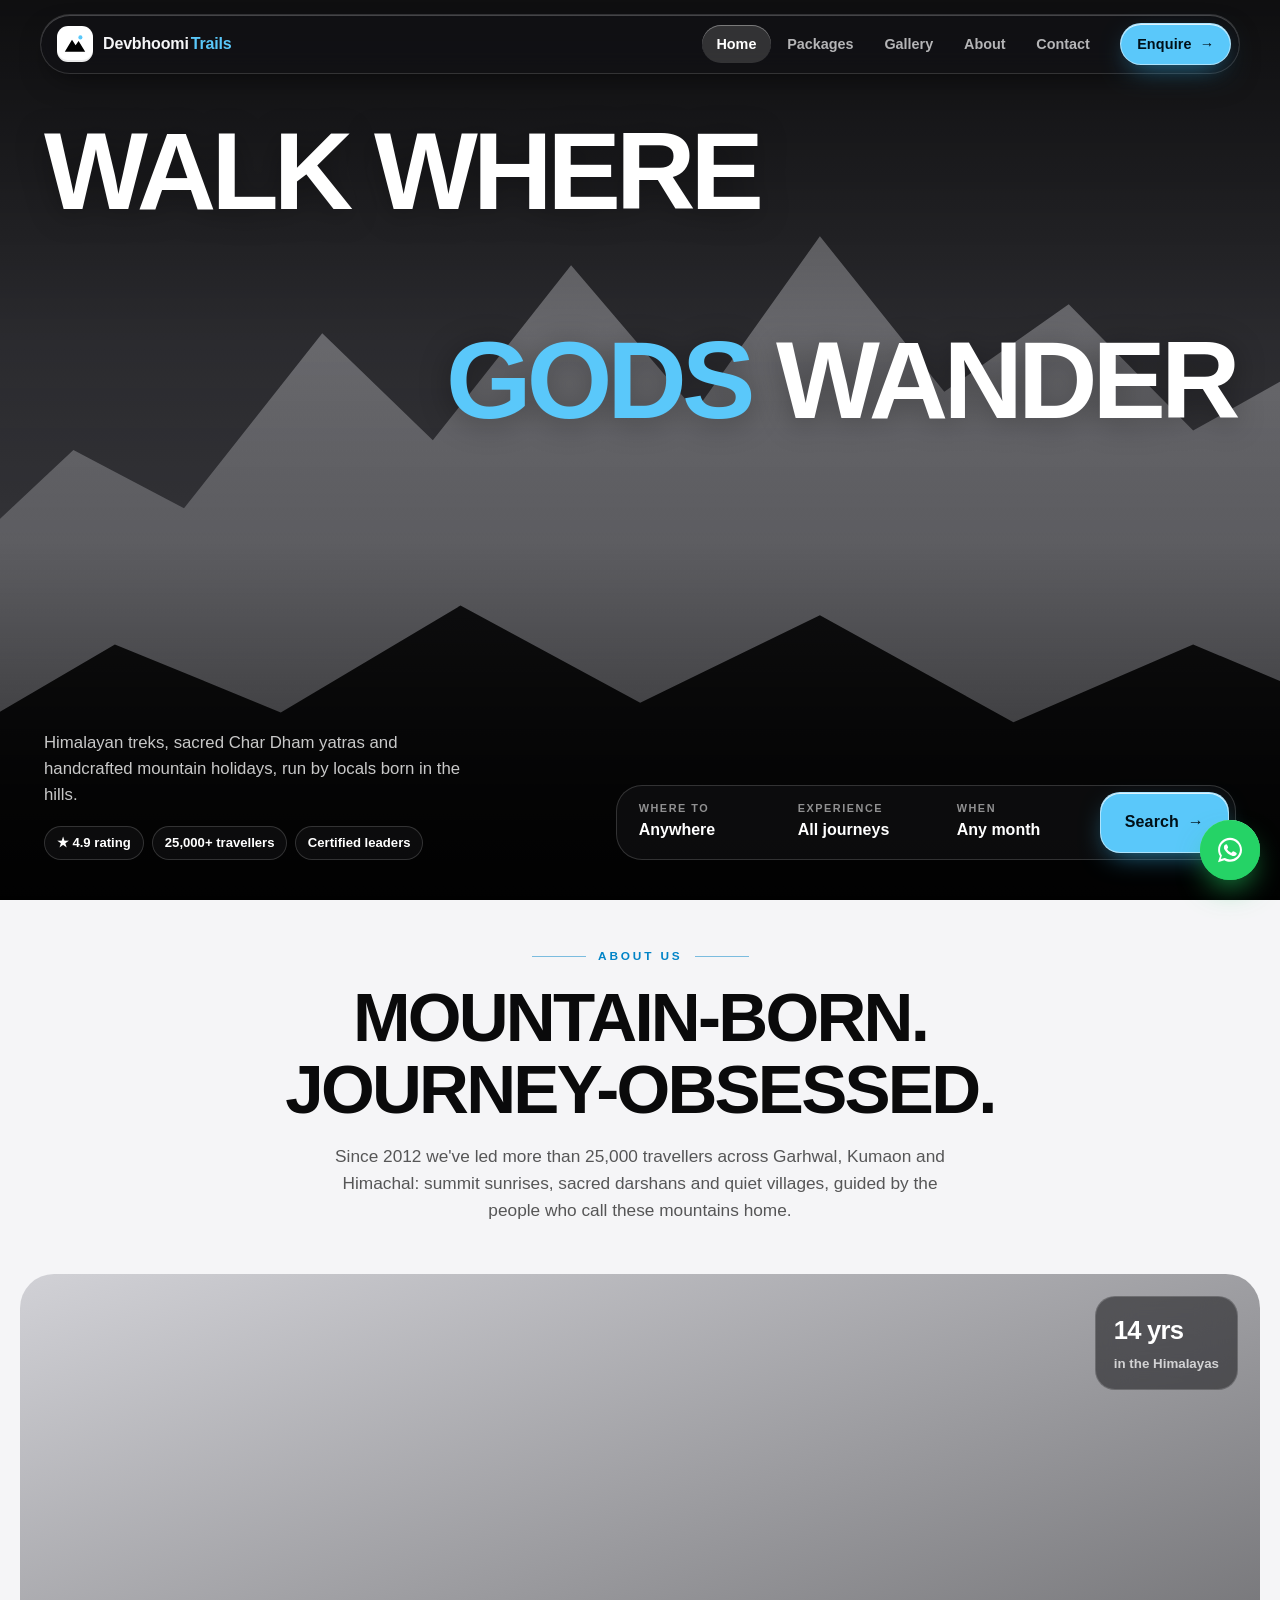
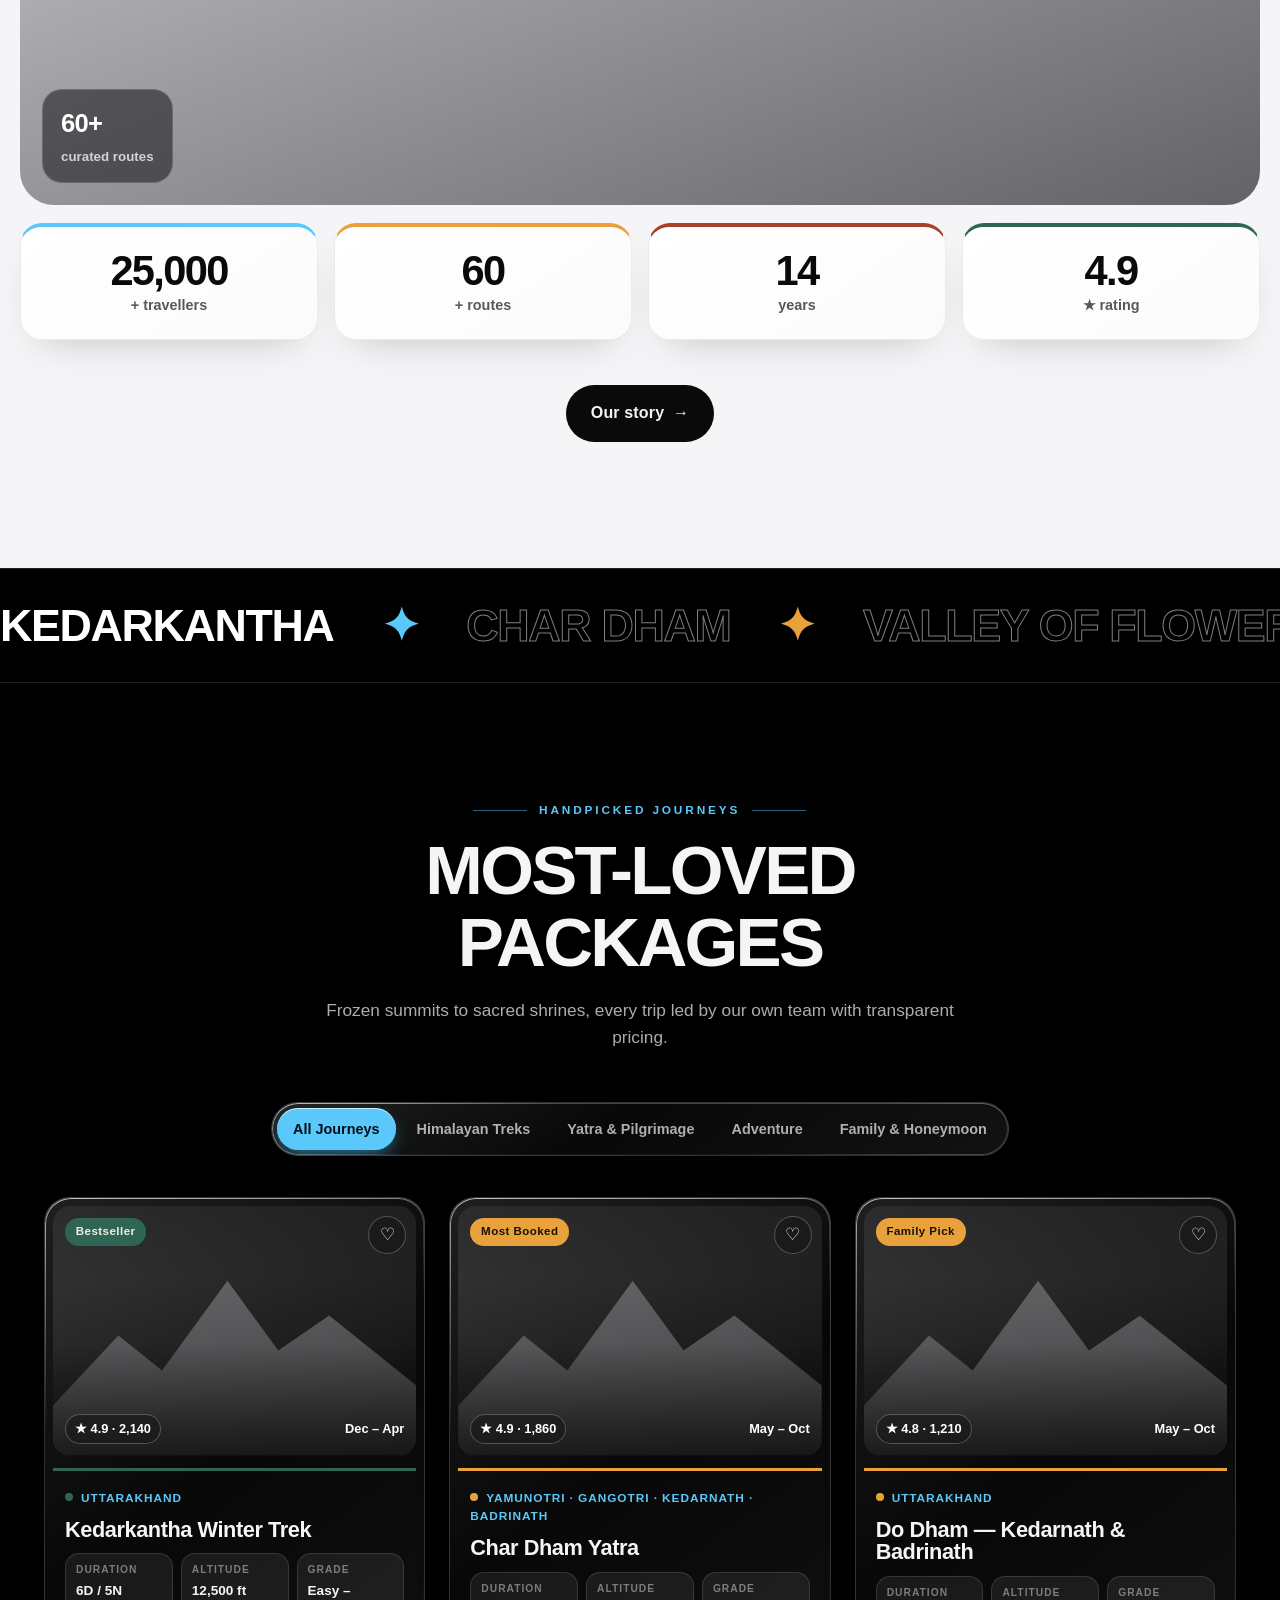
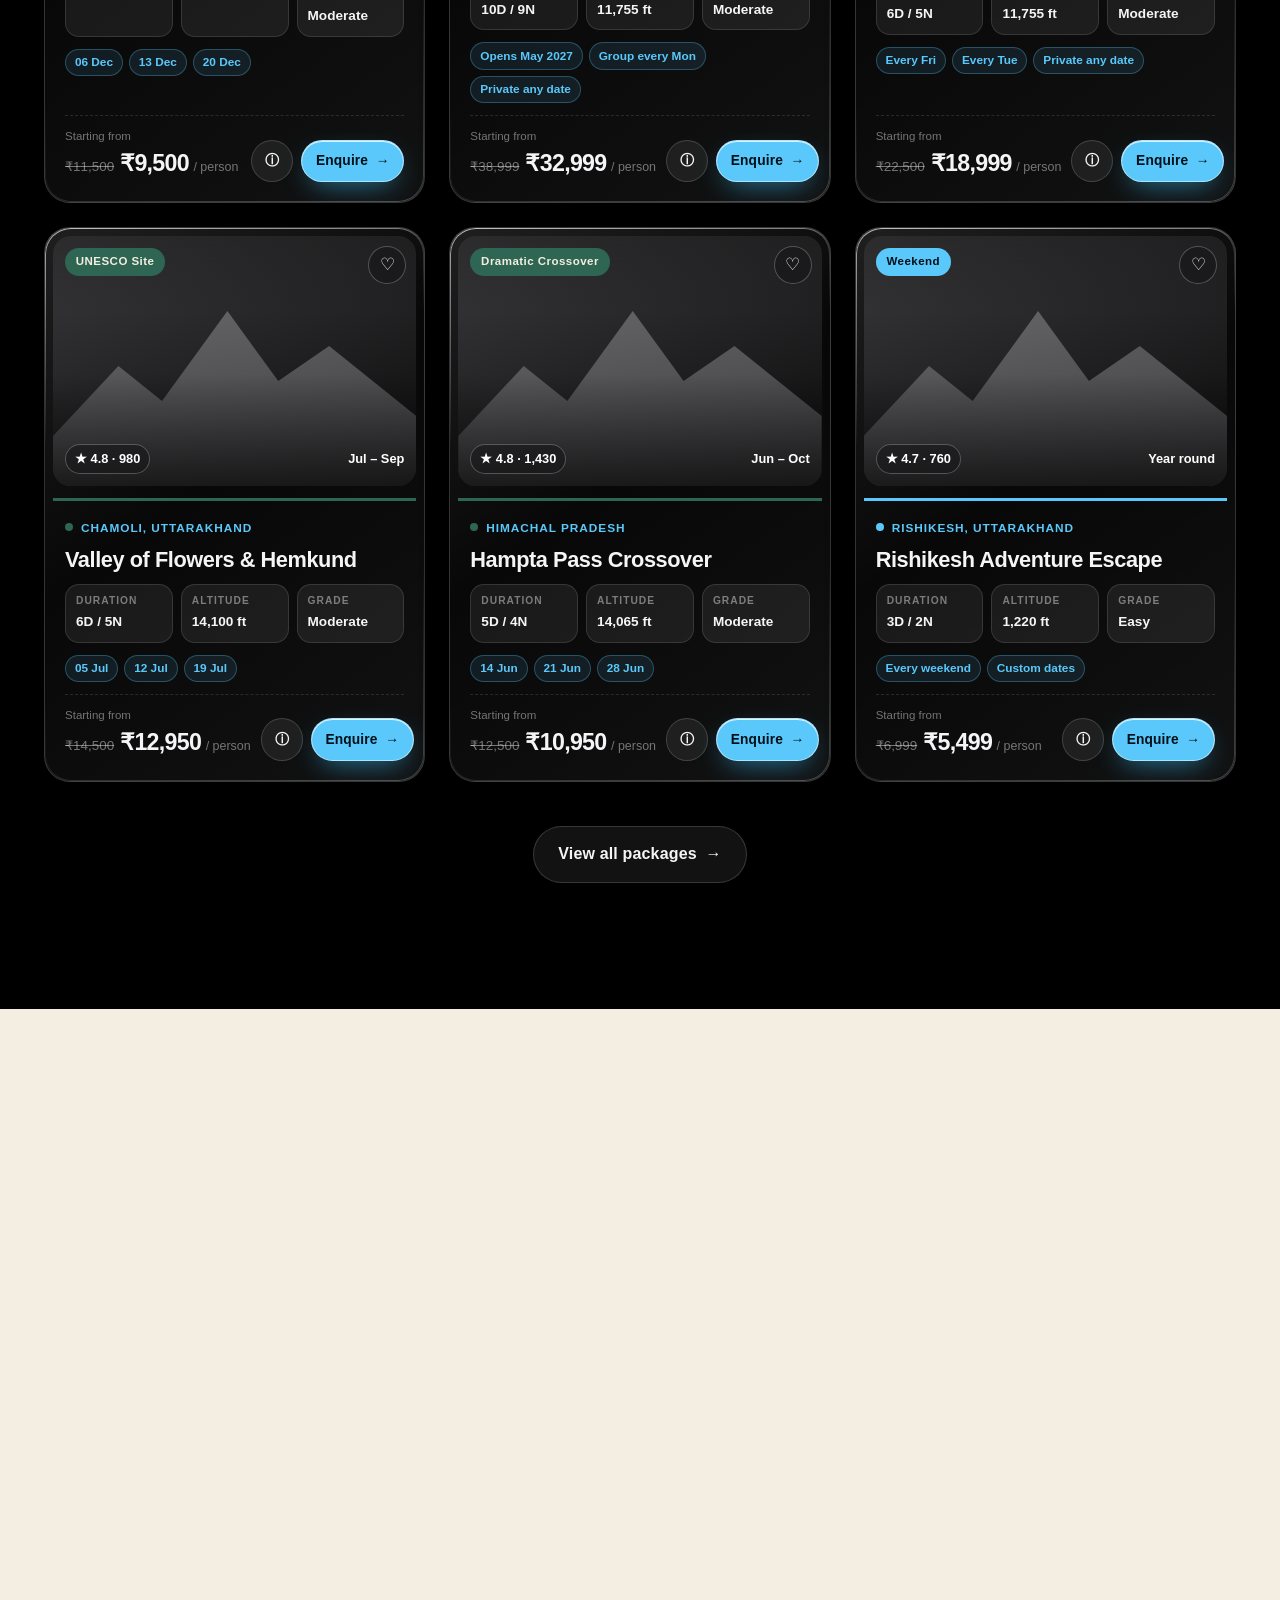
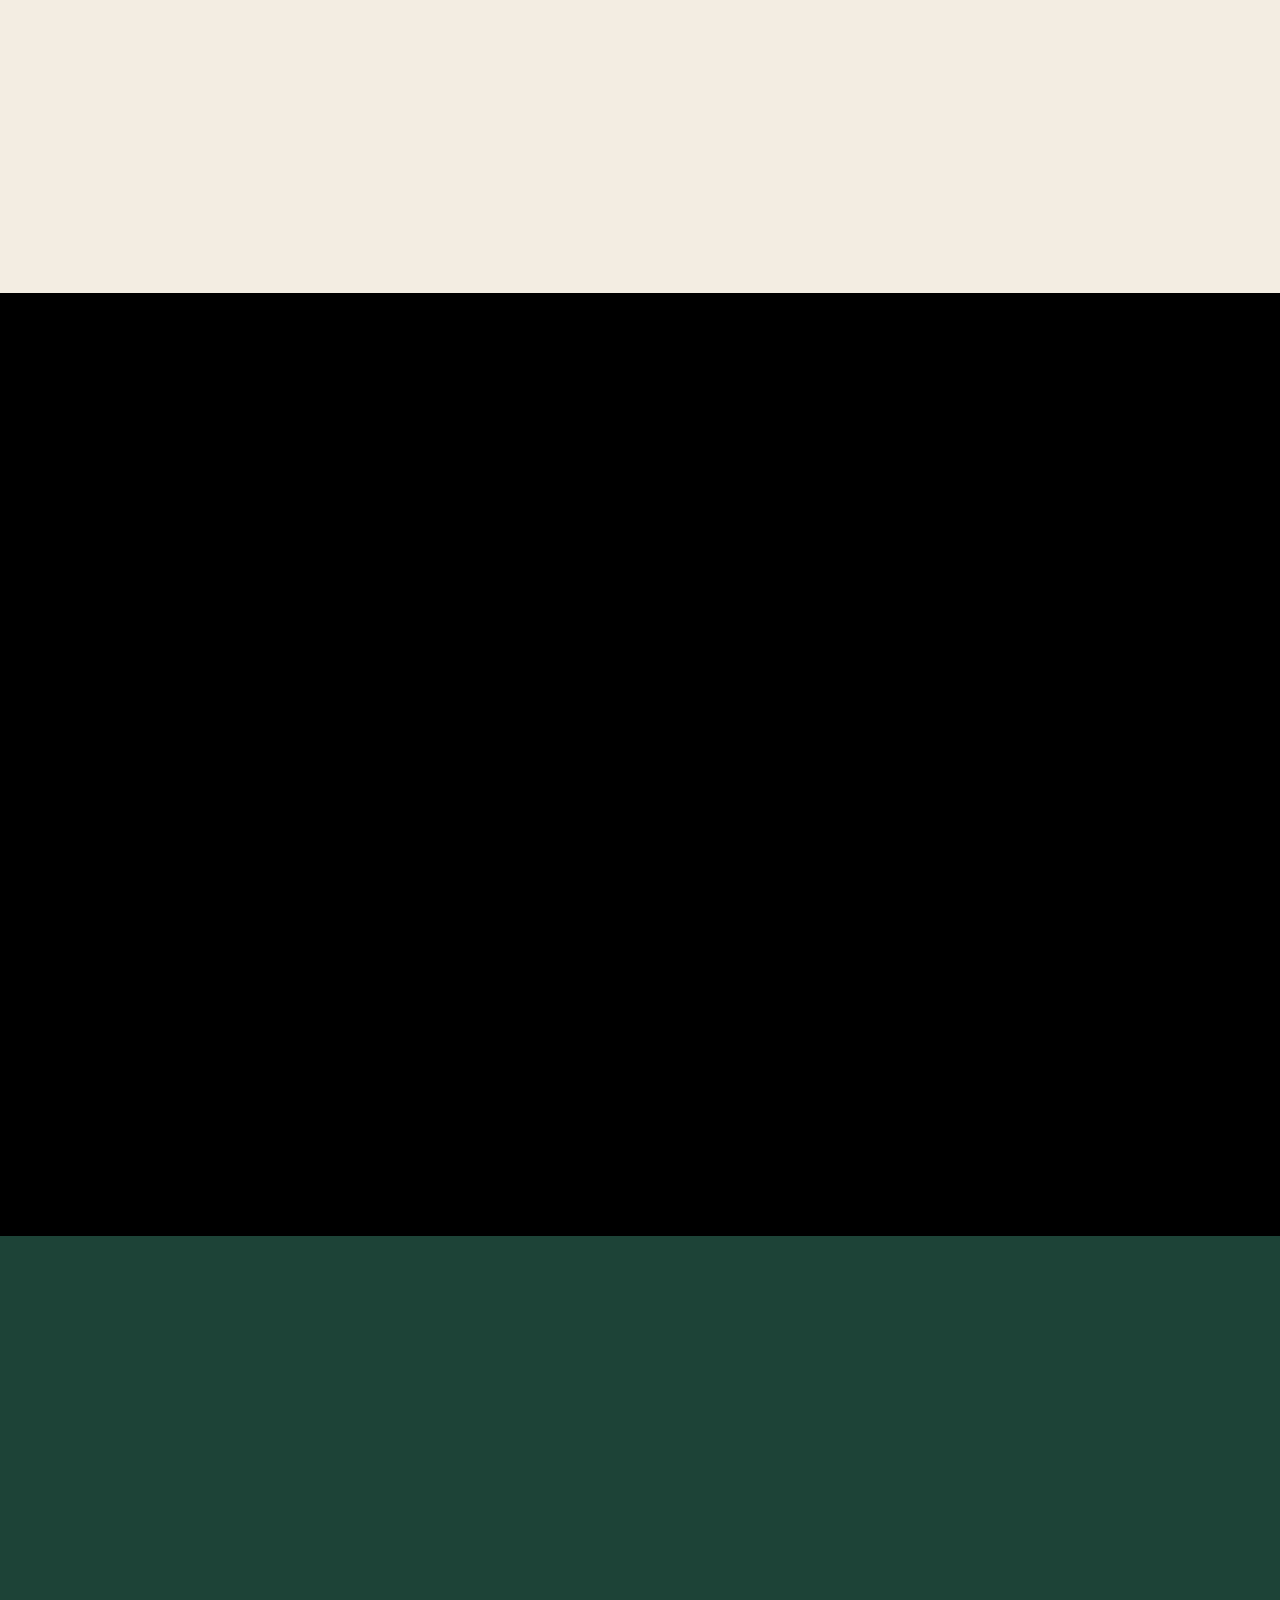
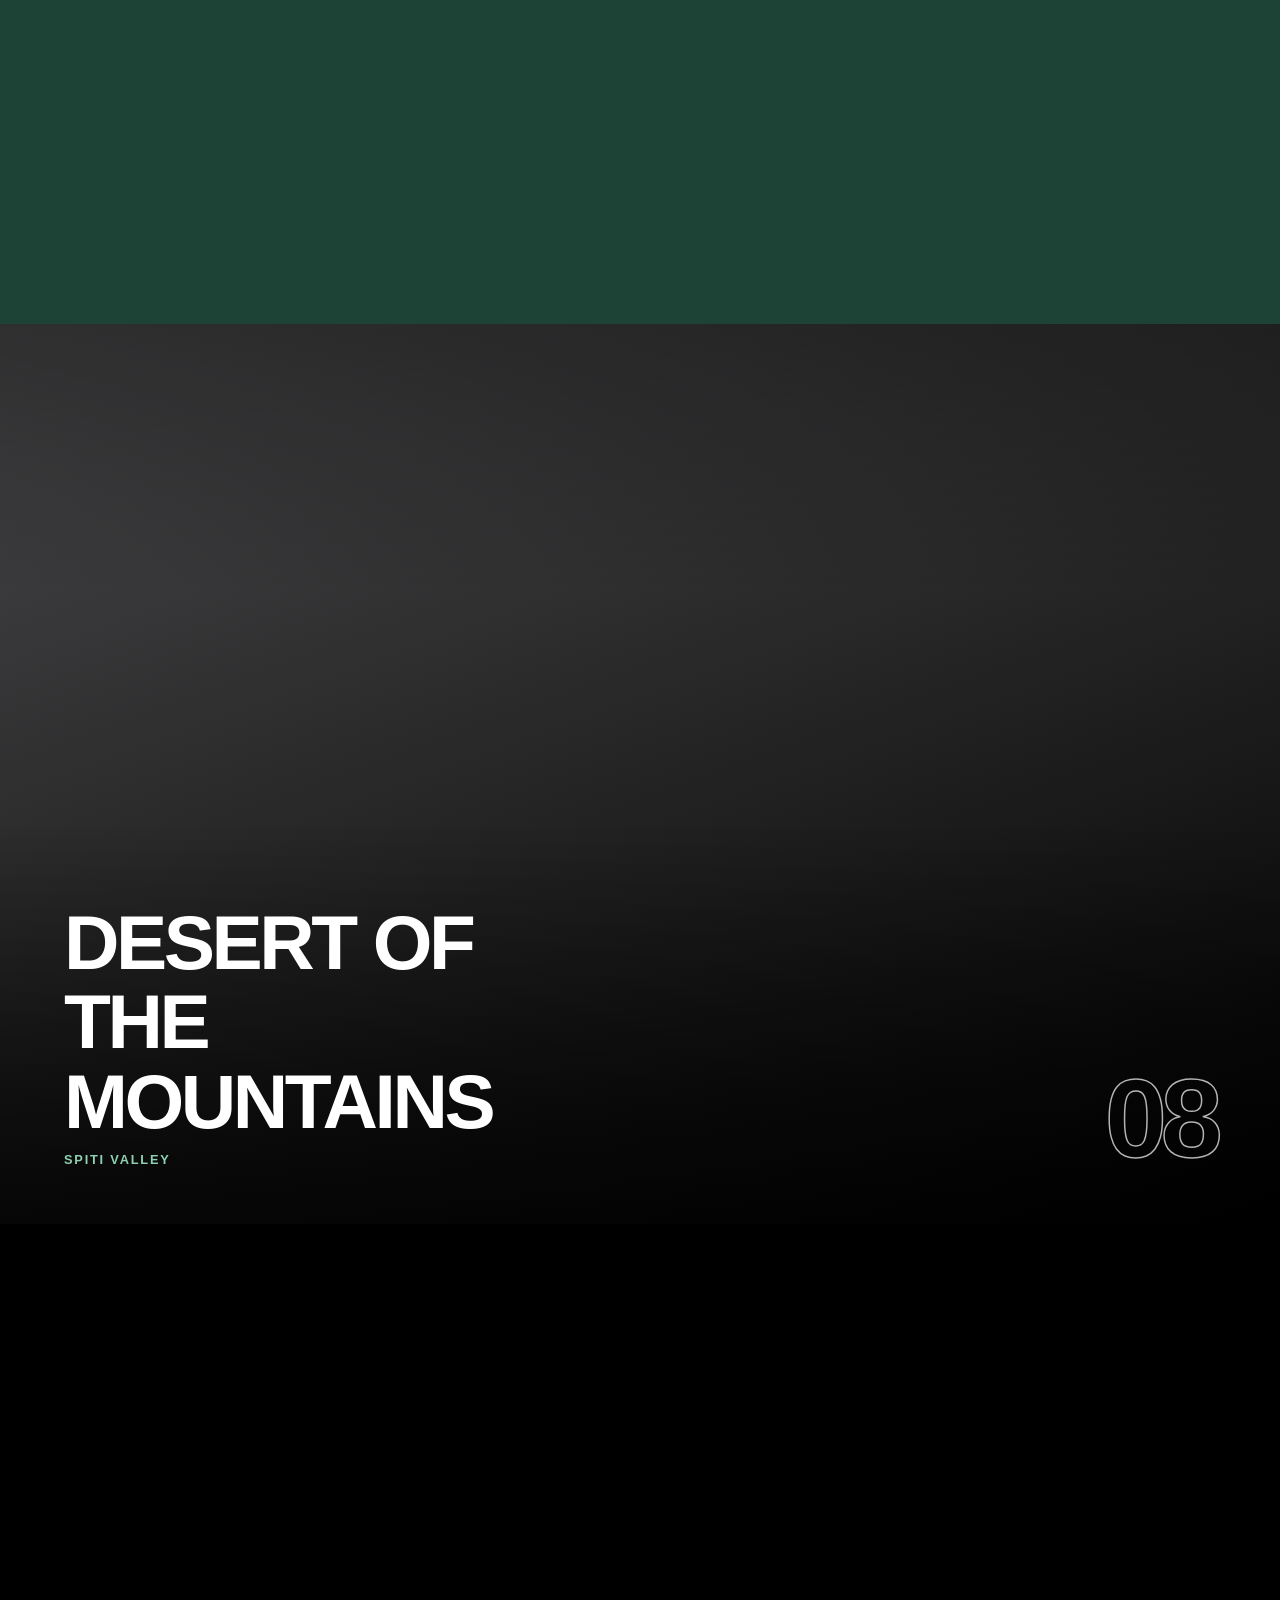
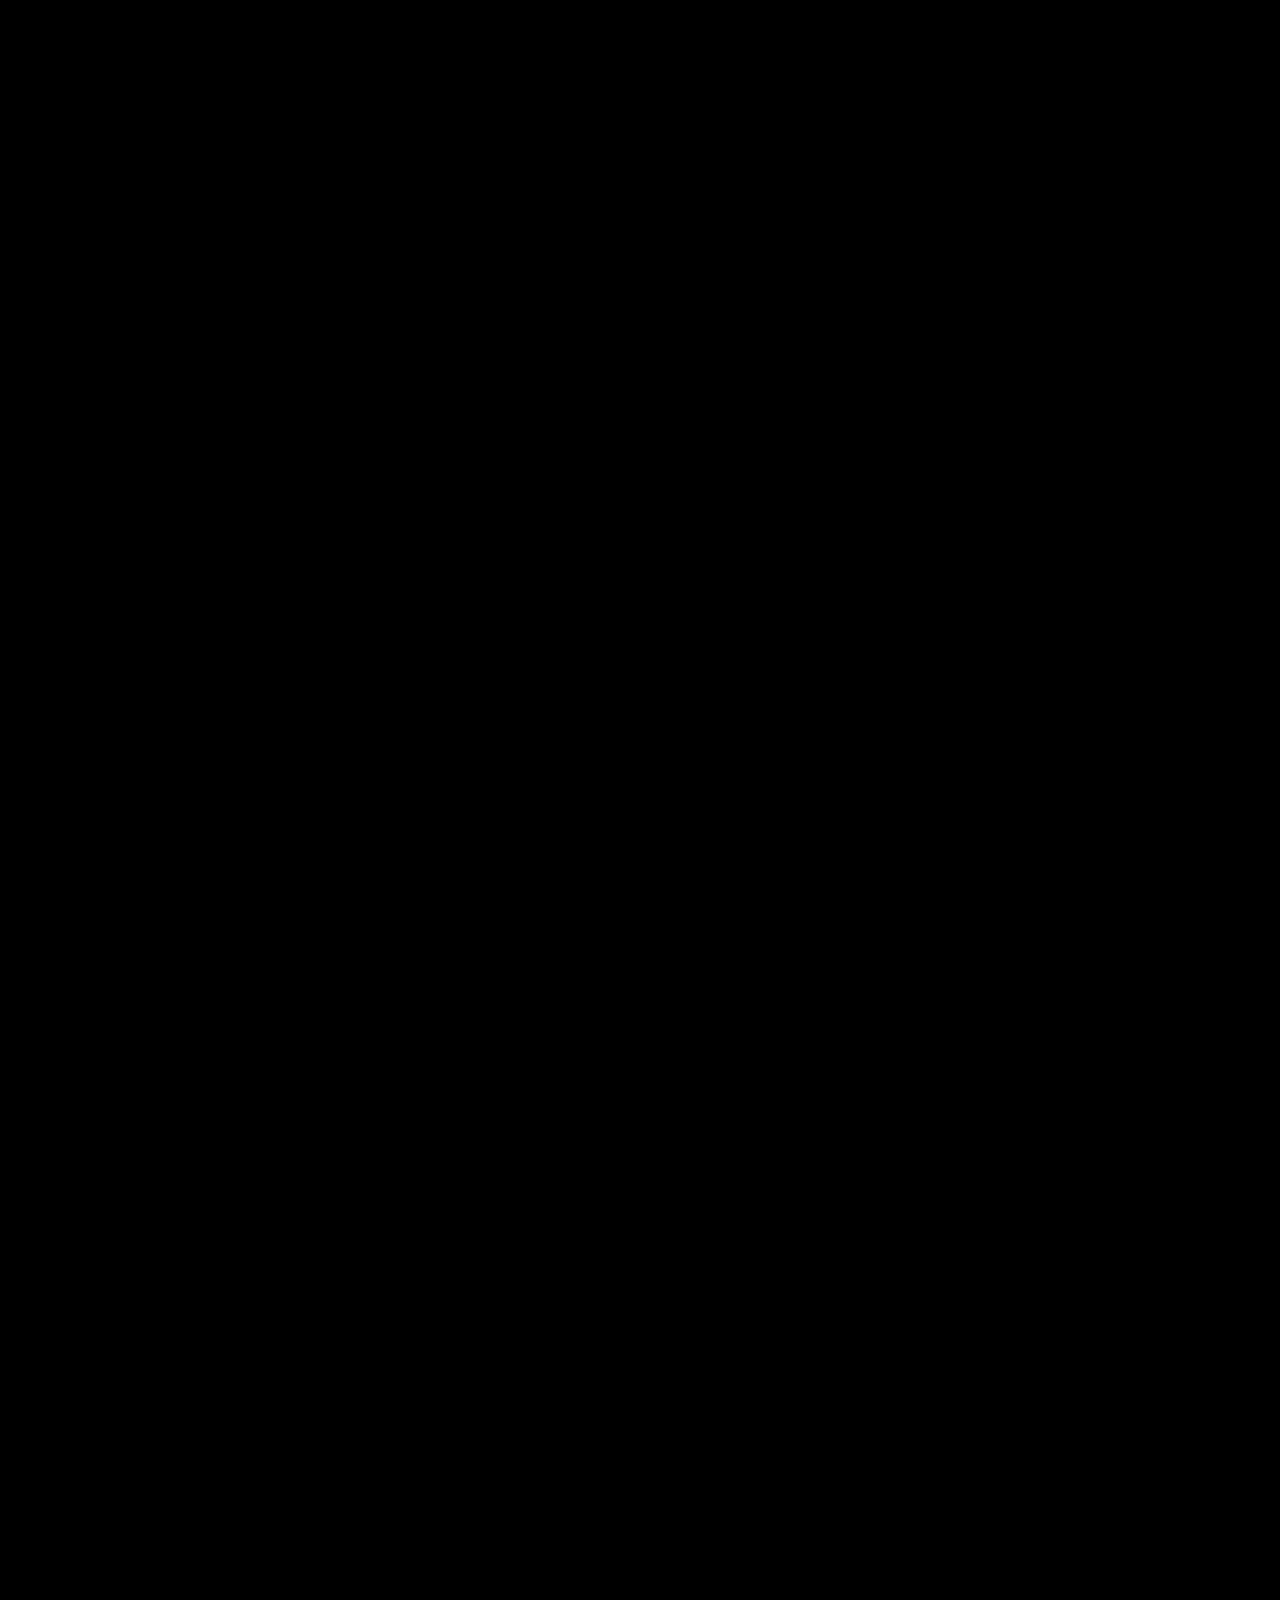
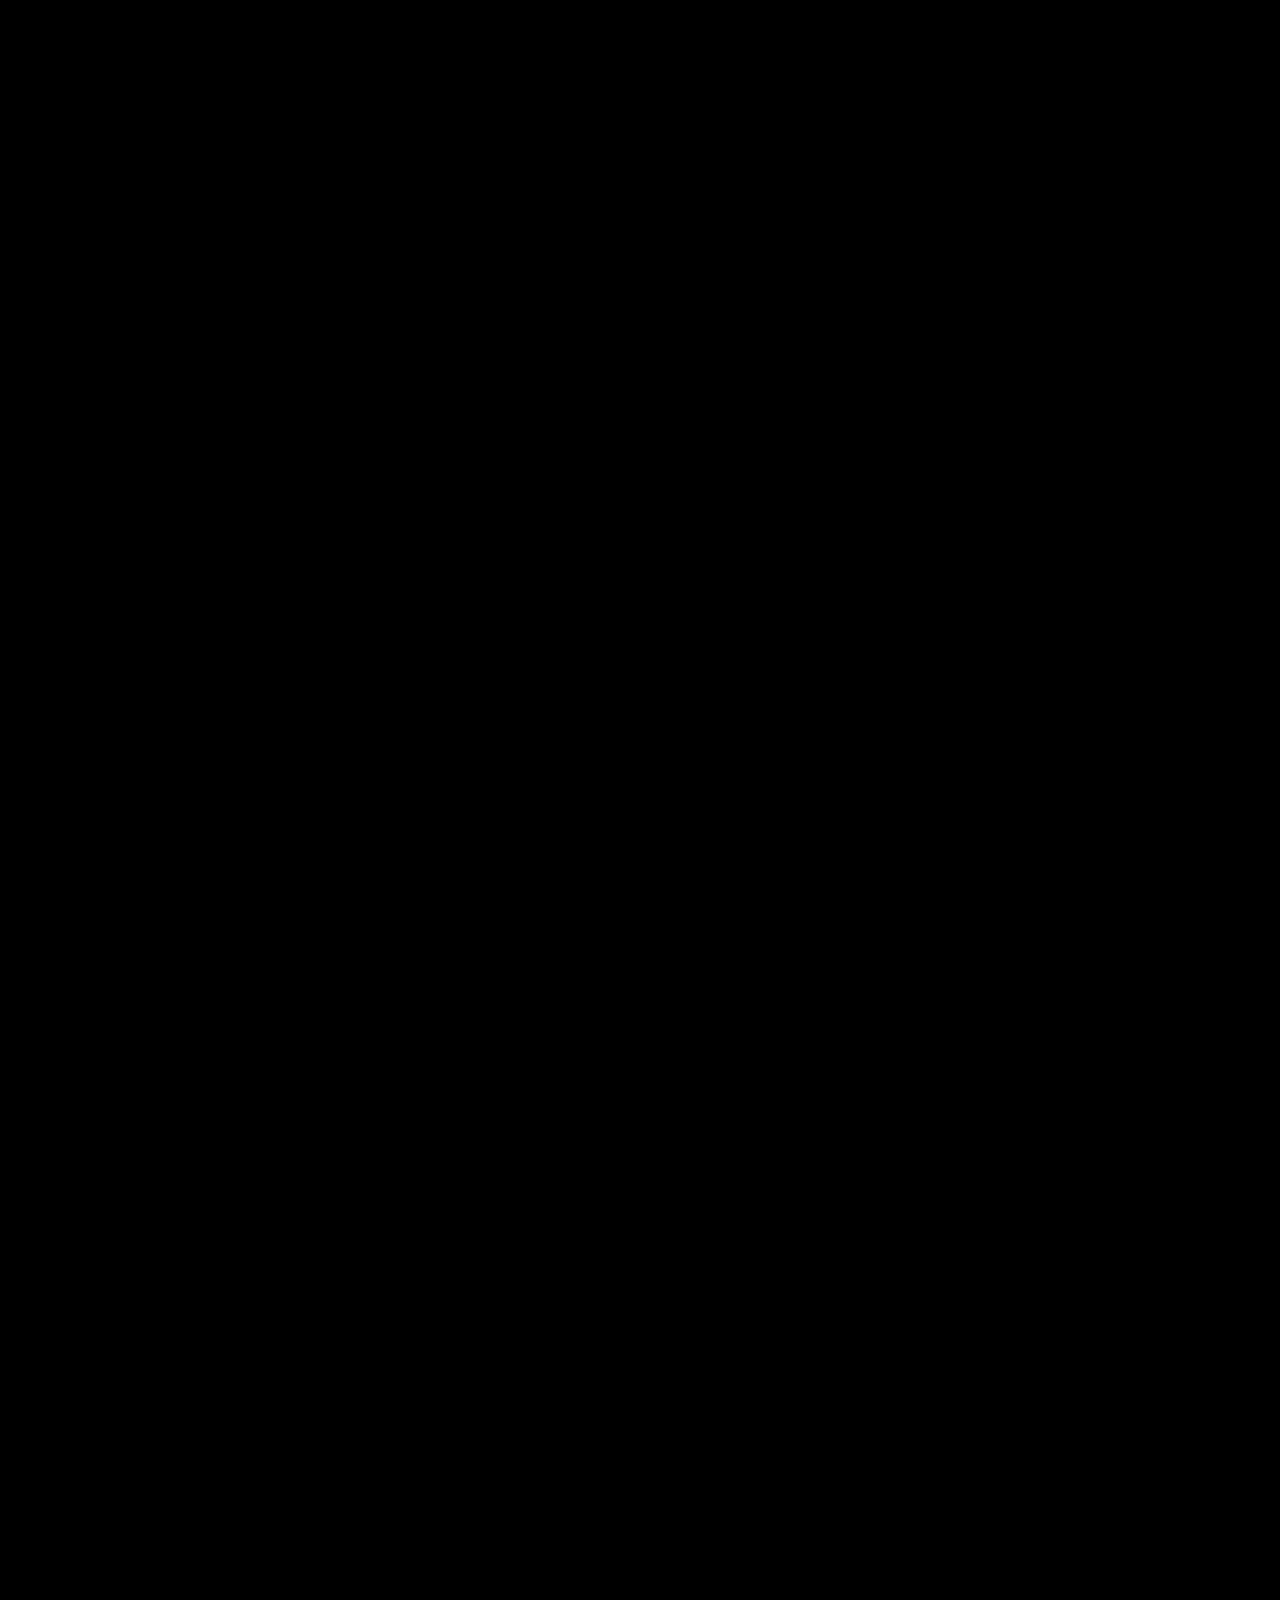
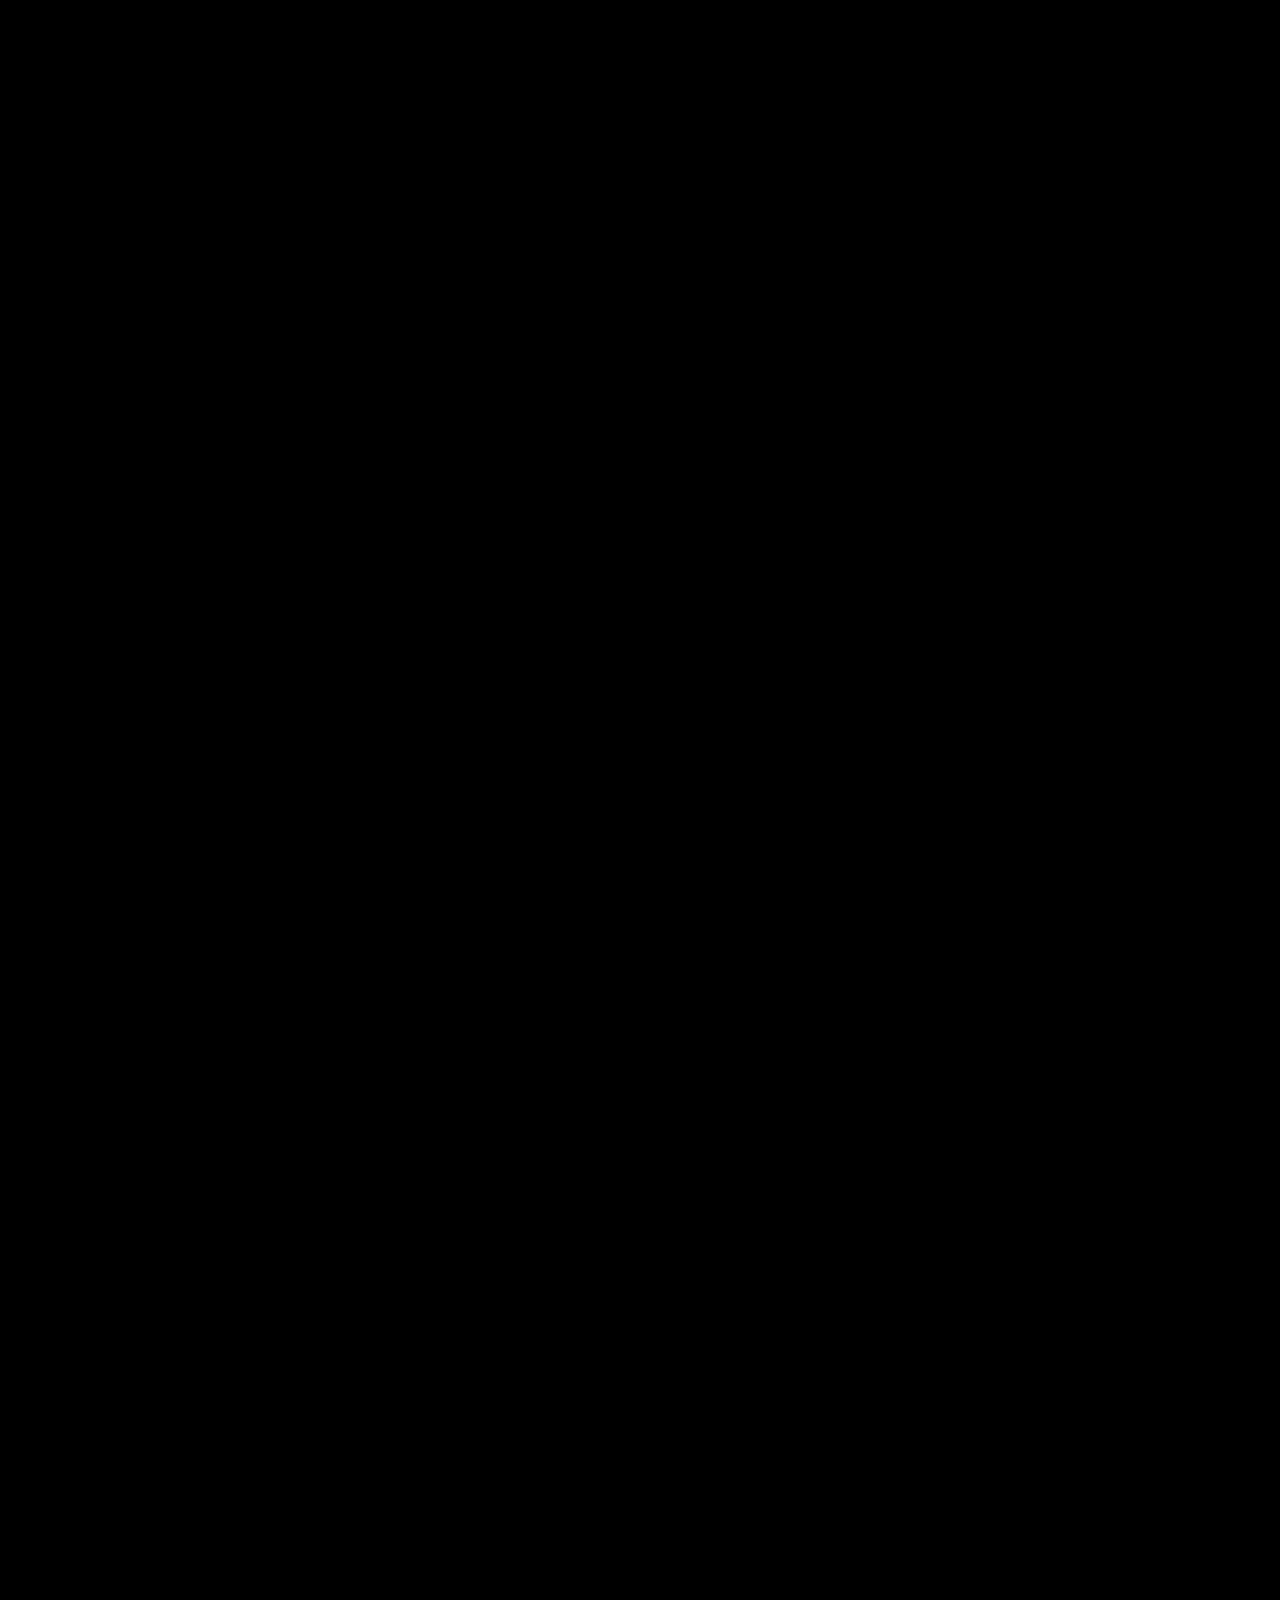
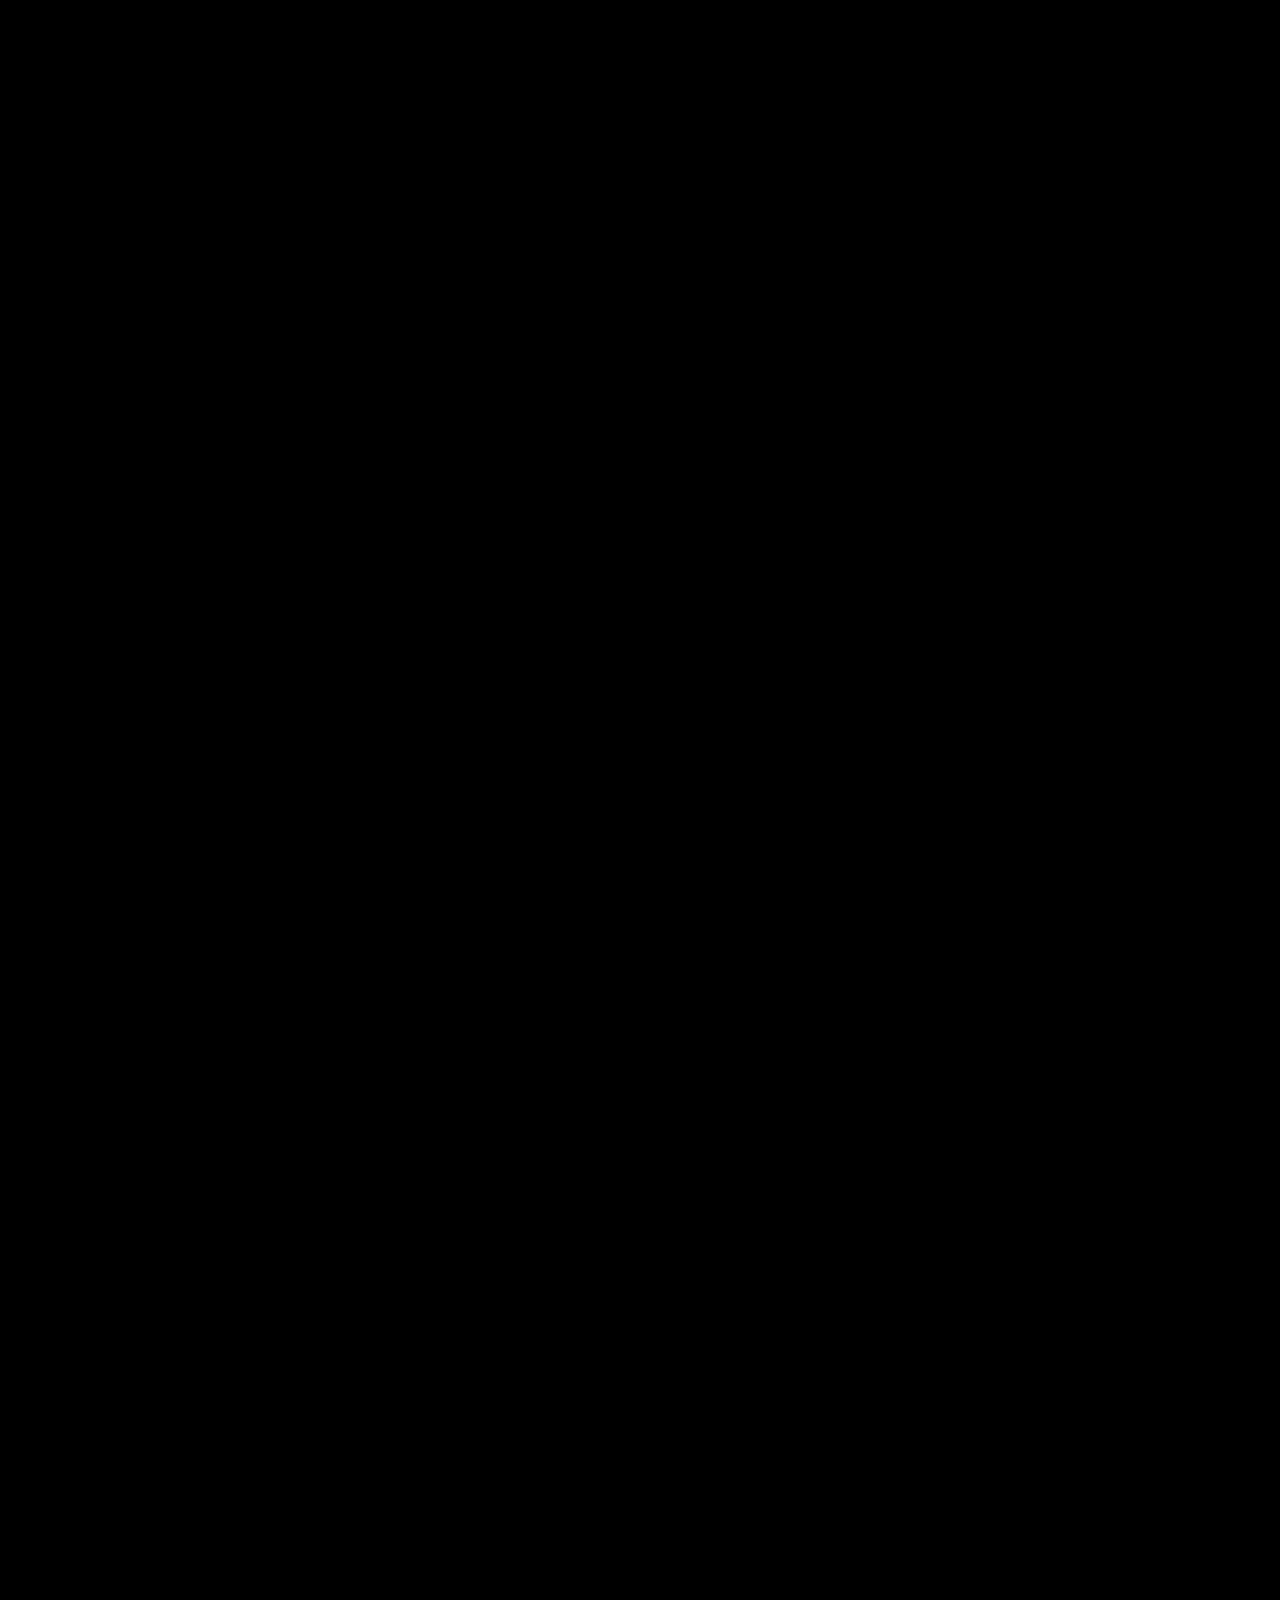
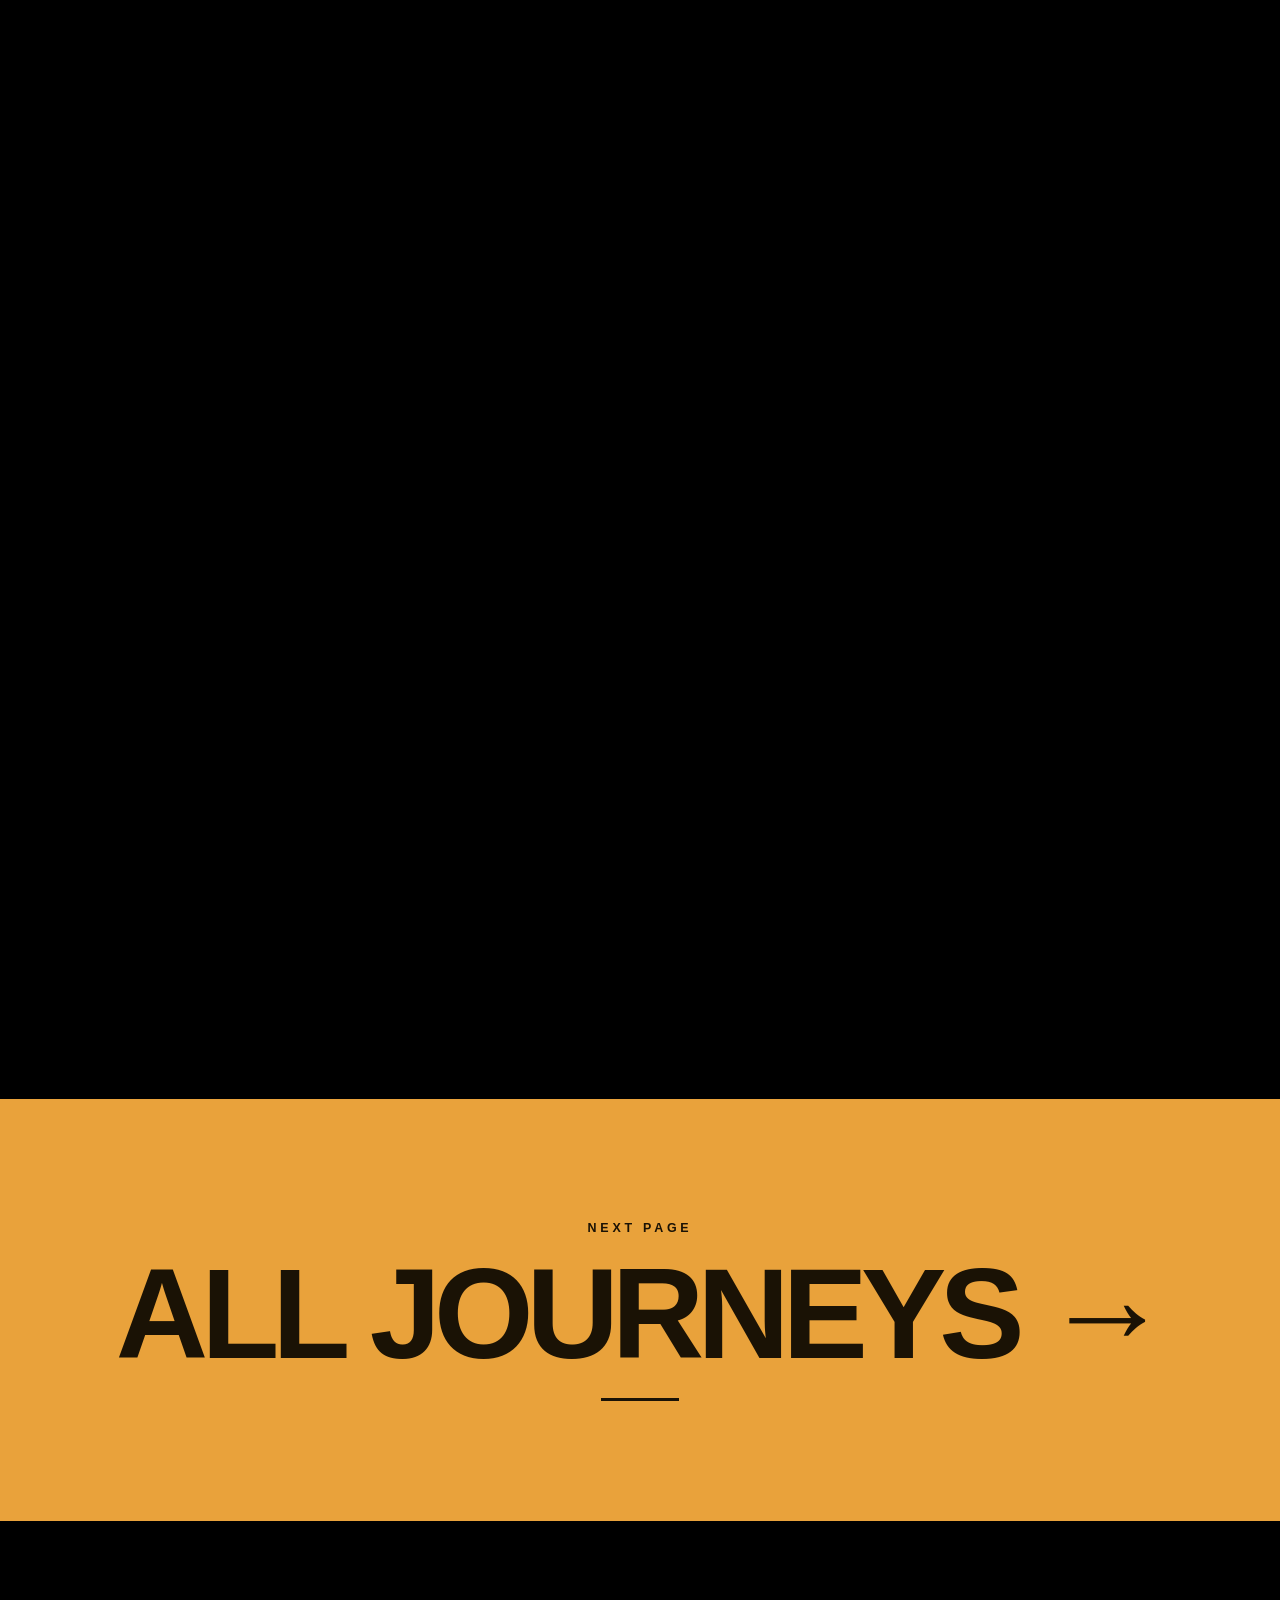
==== commit 2aa973d0: "Show photos in full colour, remove footer stripe, fix gallery offset and search month - Remove the g" ====
--- a/index.html
+++ b/index.html
@@ -47,12 +47,11 @@
               <select id="sDest"><option value="">Anywhere</option><option>Uttarakhand</option><option>Himachal</option><option>Char Dham</option><option>Rishikesh</option></select></label>
             <label class="field"><small>Experience</small>
               <select id="sType"><option value="all">All journeys</option><option value="trek">Trek</option><option value="pilgrimage">Yatra</option><option value="adventure">Adventure</option><option value="family">Family</option></select></label>
-            <label class="field"><small>When</small><input type="month" id="sMonth" /></label>
+            <label class="field"><small>When</small><select id="sMonth"><option value="">Any month</option></select></label>
             <button class="btn btn-primary squishy wind-up" type="submit"><span>Search</span><i class="arrow">→</i></button>
           </form>
         </div>
       </div>
-      <div class="scroll-hint" aria-hidden="true">Scroll<i></i></div>
     </section>
 
     <section class="rise light" id="about">
--- a/assets/css/style.css
+++ b/assets/css/style.css
@@ -21,12 +21,6 @@
   --pine: #1d4337;
   --pine-2: #2f6653;
   --cream: #f3ede2;
-  /* prayer flags (muted): sky, cloud, fire, water, earth */
-  --flag-1: #2b5fa8;
-  --flag-2: #ece8df;
-  --flag-3: #b8362c;
-  --flag-4: #2e7a4f;
-  --flag-5: #e2b23a;
   --wa: #25d366;
 
   /* contextual (dark by default) */
@@ -151,11 +145,11 @@
 .hero-media .ph::before, .hero-media .ph::after { content: ""; position: absolute; inset: 0; }
 .hero-media .ph::before { background: linear-gradient(180deg, #d9d9de, #6e6e73); clip-path: polygon(0 62%, 9% 50%, 17% 56%, 27% 38%, 35% 49%, 45% 31%, 54% 46%, 63% 28%, 72% 44%, 81% 35%, 90% 48%, 100% 40%, 100% 100%, 0 100%); opacity: .55; }
 .hero-media .ph::after { background: linear-gradient(180deg, #2c2c30, #050505); clip-path: polygon(0 80%, 12% 70%, 24% 77%, 37% 66%, 50% 76%, 63% 67%, 77% 78%, 90% 70%, 100% 76%, 100% 100%, 0 100%); }
-.hero-media img { position: absolute; inset: 0; width: 100%; height: 100%; object-fit: cover; filter: grayscale(1) contrast(1.08) brightness(.8); }
-.hero-shade { position: absolute; inset: 0; background: linear-gradient(180deg, rgba(0,0,0,.55), rgba(0,0,0,.1) 40%, rgba(0,0,0,.65)); }
+.hero-media img { position: absolute; inset: 0; width: 100%; height: 100%; object-fit: cover; }
+.hero-shade { position: absolute; inset: 0; background: linear-gradient(180deg, rgba(0,0,0,.5), rgba(0,0,0,.12) 38%, rgba(0,0,0,.18) 60%, rgba(0,0,0,.72)); }
 .hero-dim { position: absolute; inset: 0; background: #000; opacity: 0; will-change: opacity; }
 .hero-content { position: relative; z-index: 2; height: 100%; max-width: 1240px; margin: 0 auto; padding: 120px 24px 40px; display: grid; grid-template-rows: auto 1fr auto; }
-.hero-title { font-size: clamp(2.8rem, 8.6vw, 7.6rem); text-transform: uppercase; letter-spacing: -.045em; line-height: .92; }
+.hero-title { text-shadow: 0 4px 30px rgba(0,0,0,.35); font-size: clamp(2.8rem, 8.6vw, 7.6rem); text-transform: uppercase; letter-spacing: -.045em; line-height: .92; }
 .hero-title .l1, .hero-title .l2 { display: block; will-change: transform; }
 .hero-title .l2 { text-align: right; margin-top: 12vh; }
 .hero-title .l2 em { font-style: normal; color: var(--sky); }
@@ -173,9 +167,6 @@
 .field select, .field input { background: transparent; border: 0; outline: 0; padding: 2px 0; font-weight: 600; color: #fff; appearance: none; color-scheme: dark; min-width: 0; }
 .field option { background: #1c1c1e; }
 .search .btn { border-radius: 20px; }
-.scroll-hint { position: absolute; left: 50%; bottom: 18px; transform: translateX(-50%); z-index: 3; font-size: .72rem; letter-spacing: .3em; text-transform: uppercase; color: rgba(255,255,255,.6); display: flex; flex-direction: column; align-items: center; gap: 8px; }
-.scroll-hint i { width: 1px; height: 34px; background: linear-gradient(#fff, transparent); animation: hint 1.8s var(--ease-io) infinite; transform-origin: top; }
-@keyframes hint { 0% { transform: scaleY(0); } 50% { transform: scaleY(1); } 100% { transform: scaleY(1) translateY(34px); opacity: 0; } }
 
 /* The half-round card that rises over the hero */
 .rise { position: relative; z-index: 2; background: var(--paper); }
@@ -205,7 +196,7 @@
 /* ---------- Intro (inside .rise) ---------- */
 .intro { padding: 40px 0 110px; }
 .intro-card { position: relative; margin-top: 50px; border-radius: 34px; overflow: hidden; aspect-ratio: 21 / 9; background: linear-gradient(160deg, #d1d1d6, #636366); }
-.intro-card img { width: 100%; height: 100%; object-fit: cover; filter: grayscale(1) contrast(1.05); }
+.intro-card img { width: 100%; height: 100%; object-fit: cover; }
 .intro-card .float { position: absolute; padding: 14px 18px; border-radius: 20px; color: #fff; }
 .intro-card .float b { display: block; font-size: 1.6rem; letter-spacing: -.03em; }
 .intro-card .float small { color: rgba(255,255,255,.75); font-weight: 600; }
@@ -249,8 +240,8 @@
 @keyframes cardOut { to { opacity: 0; transform: scale(.94); } }
 .card-media { position: relative; display: block; aspect-ratio: 16 / 11; overflow: hidden; margin: 8px 8px 0; border-radius: calc(var(--radius) - 8px); background: linear-gradient(160deg, #3a3a3c, #0a0a0b); }
 .card-media::before { content: ""; position: absolute; inset: 0; background: linear-gradient(180deg, #e5e5ea, #8e8e93); clip-path: polygon(0 80%, 18% 52%, 30% 66%, 48% 30%, 62% 58%, 76% 44%, 100% 72%, 100% 100%, 0 100%); opacity: .35; }
-.card-media img { position: absolute; inset: 0; width: 100%; height: 100%; object-fit: cover; filter: grayscale(1) contrast(1.05); transform: scale(1.03); transition: transform 1000ms var(--ease-out), filter 600ms var(--ease-io); }
-.card:hover .card-media img { transform: scale(1.12); filter: grayscale(0); }
+.card-media img { position: absolute; inset: 0; width: 100%; height: 100%; object-fit: cover; transform: scale(1.03); transition: transform 1000ms var(--ease-out); }
+.card:hover .card-media img { transform: scale(1.1); }
 .card-media::after { content: ""; position: absolute; inset: 0; background: linear-gradient(180deg, rgba(0,0,0,.25), transparent 30%, transparent 55%, rgba(0,0,0,.6)); }
 .badge, .fav, .rating { background: rgba(20,20,22,.5); border: 1px solid rgba(255,255,255,.25); color: #fff; -webkit-backdrop-filter: blur(10px); backdrop-filter: blur(10px); }
 .badge { position: absolute; top: 12px; left: 12px; z-index: 2; padding: .36em .85em; border-radius: 999px; font-size: .72rem; font-weight: 800; letter-spacing: .04em; }
@@ -301,7 +292,7 @@
 .spot-wrap { display: grid; grid-template-columns: 1.05fr 1fr; gap: 64px; align-items: center; }
 .spot-media { position: relative; }
 .spot-img { aspect-ratio: 4/5; border-radius: 34px; overflow: hidden; background: linear-gradient(160deg, #48484a, #0a0a0b); }
-.spot-img img { width: 100%; height: 100%; object-fit: cover; filter: grayscale(1) contrast(1.1); }
+.spot-img img { width: 100%; height: 100%; object-fit: cover; }
 .spot-float { position: absolute; padding: 14px 18px; border-radius: 20px; display: grid; grid-template-columns: auto auto; column-gap: 10px; align-items: center; font-size: 1.3rem; color: #fff; }
 .spot-float b { font-size: 1rem; } .spot-float small { grid-column: 2; color: rgba(255,255,255,.7); font-size: .76rem; margin-top: -4px; }
 .spot-float { top: 10%; right: -22px; } .spot-float.f2 { top: auto; bottom: 12%; left: -22px; right: auto; animation-delay: -2.5s; }
@@ -337,8 +328,8 @@
 .tile { position: relative; border-radius: 20px; overflow: hidden; background: linear-gradient(160deg, #3a3a3c, #111); margin: 0; }
 .tile:nth-child(1) { grid-row: span 2; grid-column: span 2; }
 .tile:nth-child(4) { grid-row: span 2; }
-.tile img { width: 100%; height: 100%; object-fit: cover; filter: grayscale(1); transition: filter 500ms, transform 900ms var(--ease-out); }
-.tile:hover img { filter: none; transform: scale(1.06); }
+.tile img { width: 100%; height: 100%; object-fit: cover; transition: transform 900ms var(--ease-out); }
+.tile:hover img { transform: scale(1.06); }
 .tile figcaption { position: absolute; left: 10px; bottom: 10px; font-size: .74rem; font-weight: 700; padding: .3em .7em; border-radius: 999px; background: rgba(0,0,0,.5); }
 .stage { position: absolute; inset: 0; pointer-events: none; }
 .slide { position: absolute; inset: 0; overflow: hidden; visibility: hidden; will-change: transform, clip-path; background: linear-gradient(160deg, #48484a, #000); }
@@ -406,10 +397,10 @@
 /* ---------- Page hero (inner pages) ---------- */
 .page-hero { position: relative; min-height: 64vh; display: flex; align-items: flex-end; padding: 140px 0 70px; color: #fff; background: #050505; overflow: hidden; }
 .page-hero .bg { position: absolute; inset: 0; background: #0b0b0c; }
-.page-hero .bg img { width: 100%; height: 100%; object-fit: cover; filter: grayscale(1) brightness(.5); }
-.page-hero .bg::after { content: ""; position: absolute; inset: 0; background: linear-gradient(180deg, rgba(0,0,0,.3), rgba(0,0,0,.85)); }
+.page-hero .bg img { width: 100%; height: 100%; object-fit: cover; }
+.page-hero .bg::after { content: ""; position: absolute; inset: 0; background: linear-gradient(180deg, rgba(0,0,0,.45), rgba(0,0,0,.25) 40%, rgba(0,0,0,.8)); }
 .page-hero .wrap { position: relative; z-index: 1; width: 100%; }
-.page-hero h1 { font-size: clamp(2.8rem, 9vw, 7rem); text-transform: uppercase; letter-spacing: -.05em; line-height: .92; }
+.page-hero h1 { text-shadow: 0 4px 30px rgba(0,0,0,.35); font-size: clamp(2.8rem, 9vw, 7rem); text-transform: uppercase; letter-spacing: -.05em; line-height: .92; }
 .page-hero p { color: rgba(255,255,255,.72); max-width: 560px; font-size: 1.08rem; margin: 18px 0 0; }
 .crumbs { font-size: .8rem; color: rgba(255,255,255,.55); margin-bottom: 18px; letter-spacing: .08em; text-transform: uppercase; font-weight: 700; }
 .crumbs a:hover { color: var(--sky); }
@@ -497,7 +488,7 @@
 @keyframes modalIn { 0% { opacity: 0; transform: scale(.6,.5); } 55% { opacity: 1; transform: scale(1.03,.98); } 75% { transform: scale(.99,1.01); } 100% { opacity: 1; transform: none; } }
 @keyframes modalOut { from { opacity: 1; } to { opacity: 0; transform: scale(.88); } }
 .m-hero { position: relative; height: 240px; background: linear-gradient(160deg, #48484a, #0a0a0b); }
-.m-hero img { width: 100%; height: 100%; object-fit: cover; filter: grayscale(1); }
+.m-hero img { width: 100%; height: 100%; object-fit: cover; }
 .m-hero::after { content: ""; position: absolute; inset: 0; background: linear-gradient(180deg, transparent 30%, #121214); }
 .m-close { position: absolute; top: 14px; right: 14px; z-index: 3; width: 42px; height: 42px; border-radius: 50%; cursor: pointer; font-size: 1.1rem; color: #fff; }
 .m-title { position: absolute; left: 26px; bottom: 14px; right: 26px; z-index: 2; }
@@ -580,7 +571,6 @@
   .mile { grid-template-columns: 1fr; gap: 8px; }
   .cta { padding: 24px; border-radius: 28px; }
   .tool-input { min-width: 0; width: 100%; }
-  .scroll-hint { display: none; }
   .stat { padding: 16px 10px; }
 }
 
@@ -662,10 +652,6 @@
 /* Package detail: day markers in pine on light */
 .light .timeline li .day { background: var(--pine); color: var(--cream); }
 
-/* Prayer-flag stripe above the footer */
-.footer { position: relative; border-top: 0; }
-.footer::before { content: ""; position: absolute; left: 0; right: 0; top: 0; height: 6px;
-  background: linear-gradient(90deg, var(--flag-1) 0 20%, var(--flag-2) 20% 40%, var(--flag-3) 40% 60%, var(--flag-4) 60% 80%, var(--flag-5) 80% 100%); }
 .foot-grid h4 { color: var(--marigold); }
 
 /* Footer brand: undo the generic footer link/span styles */
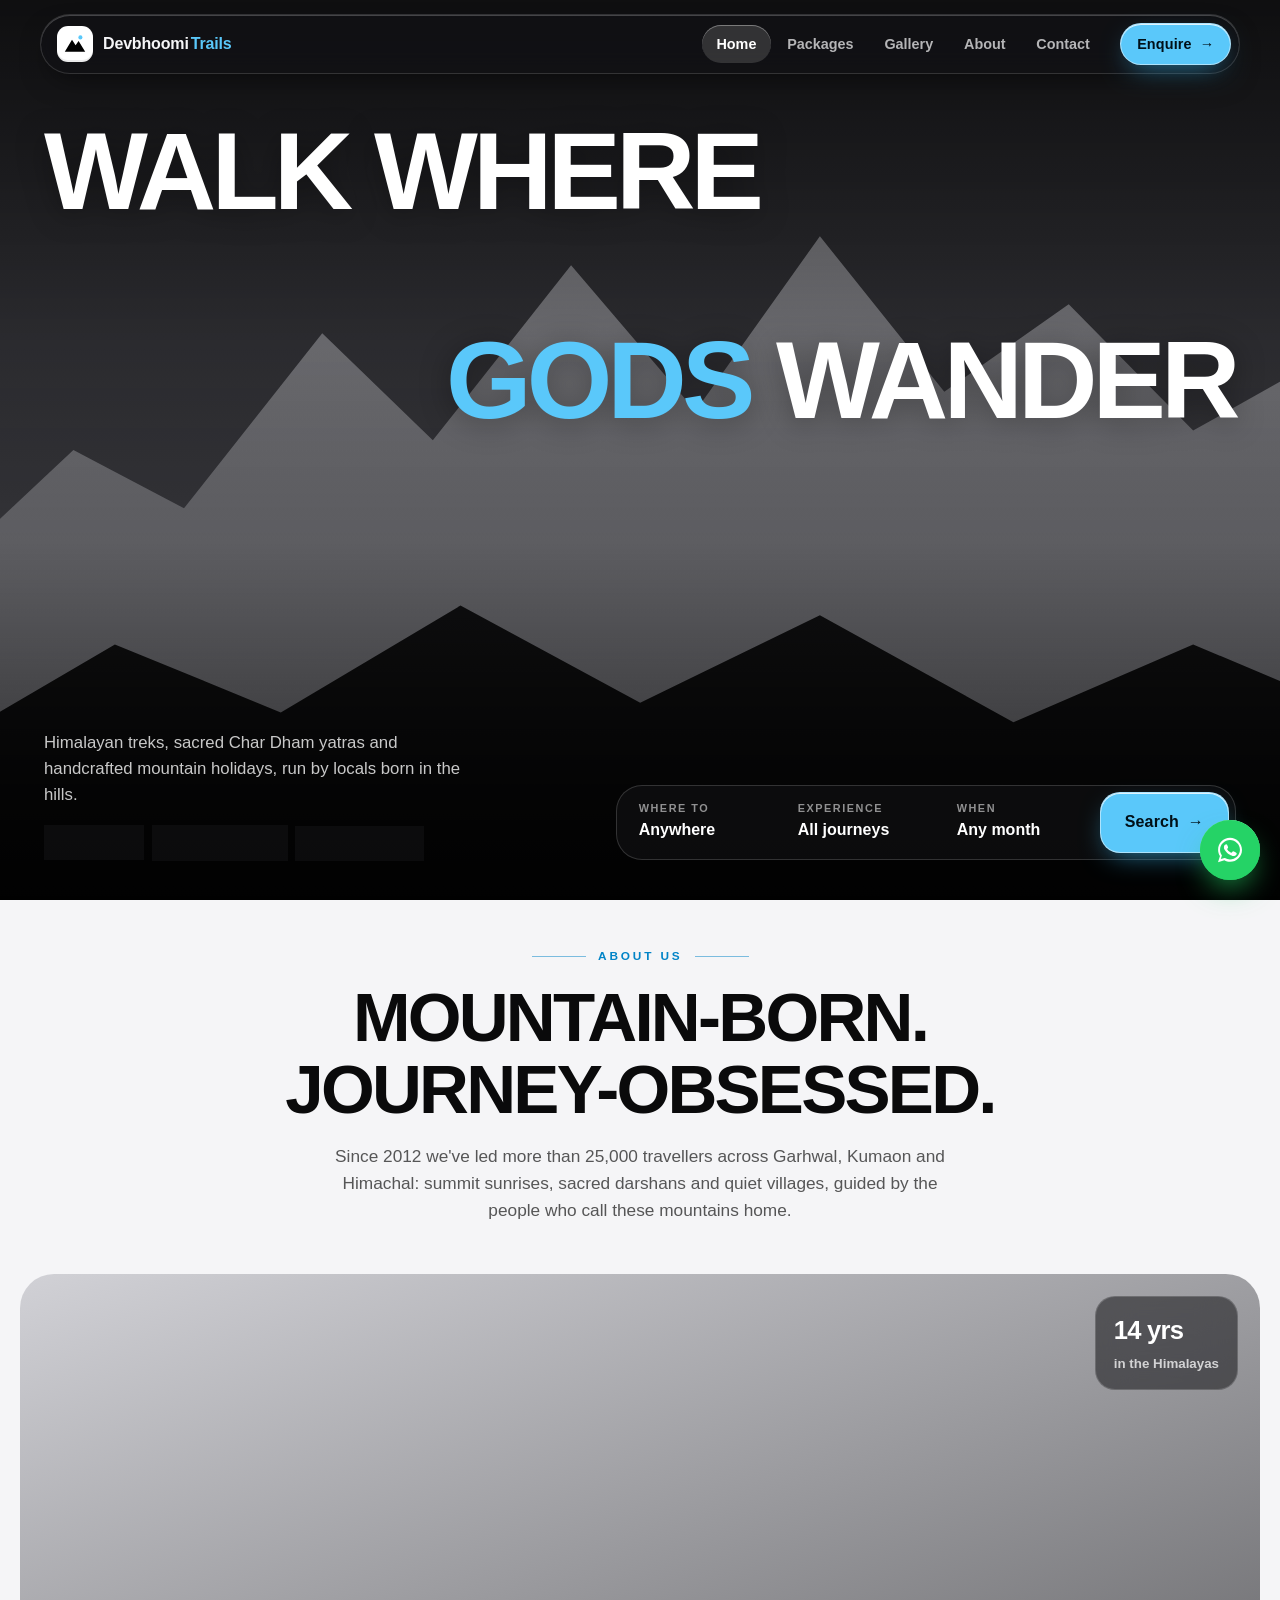
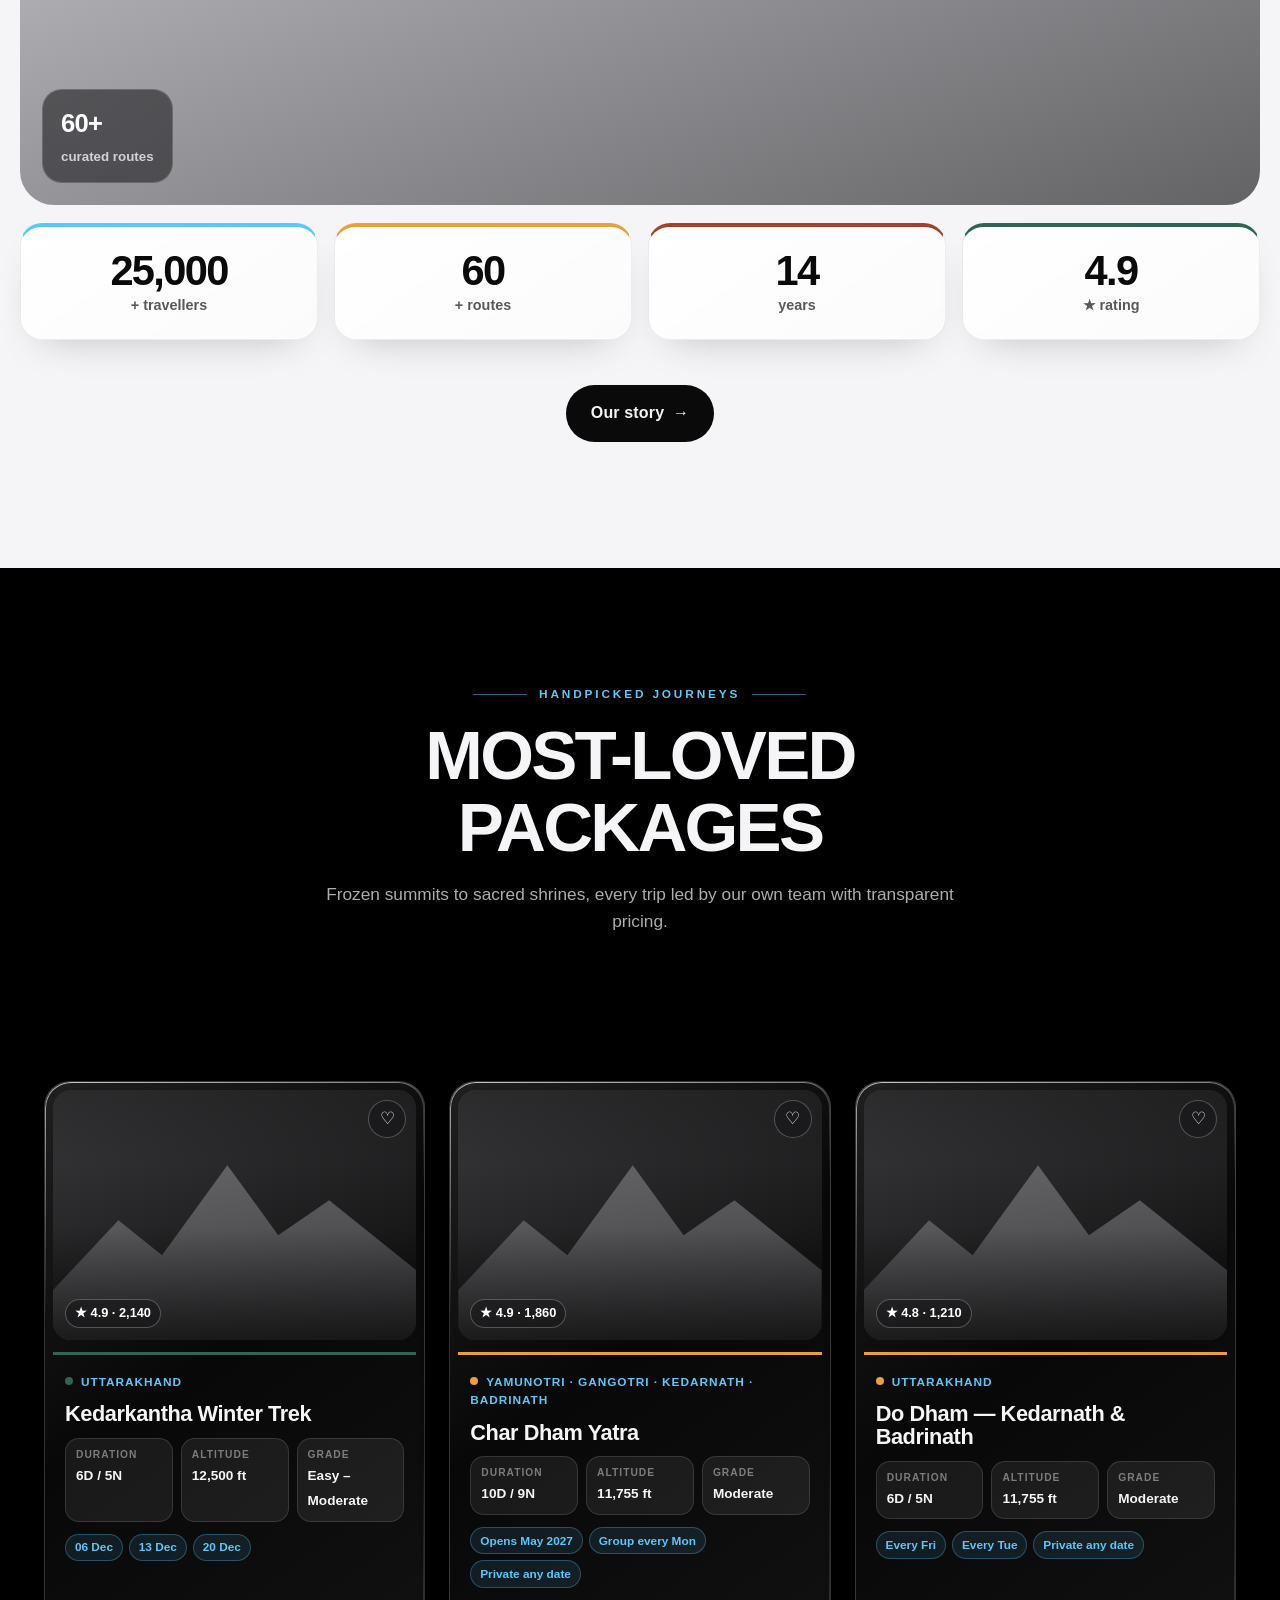
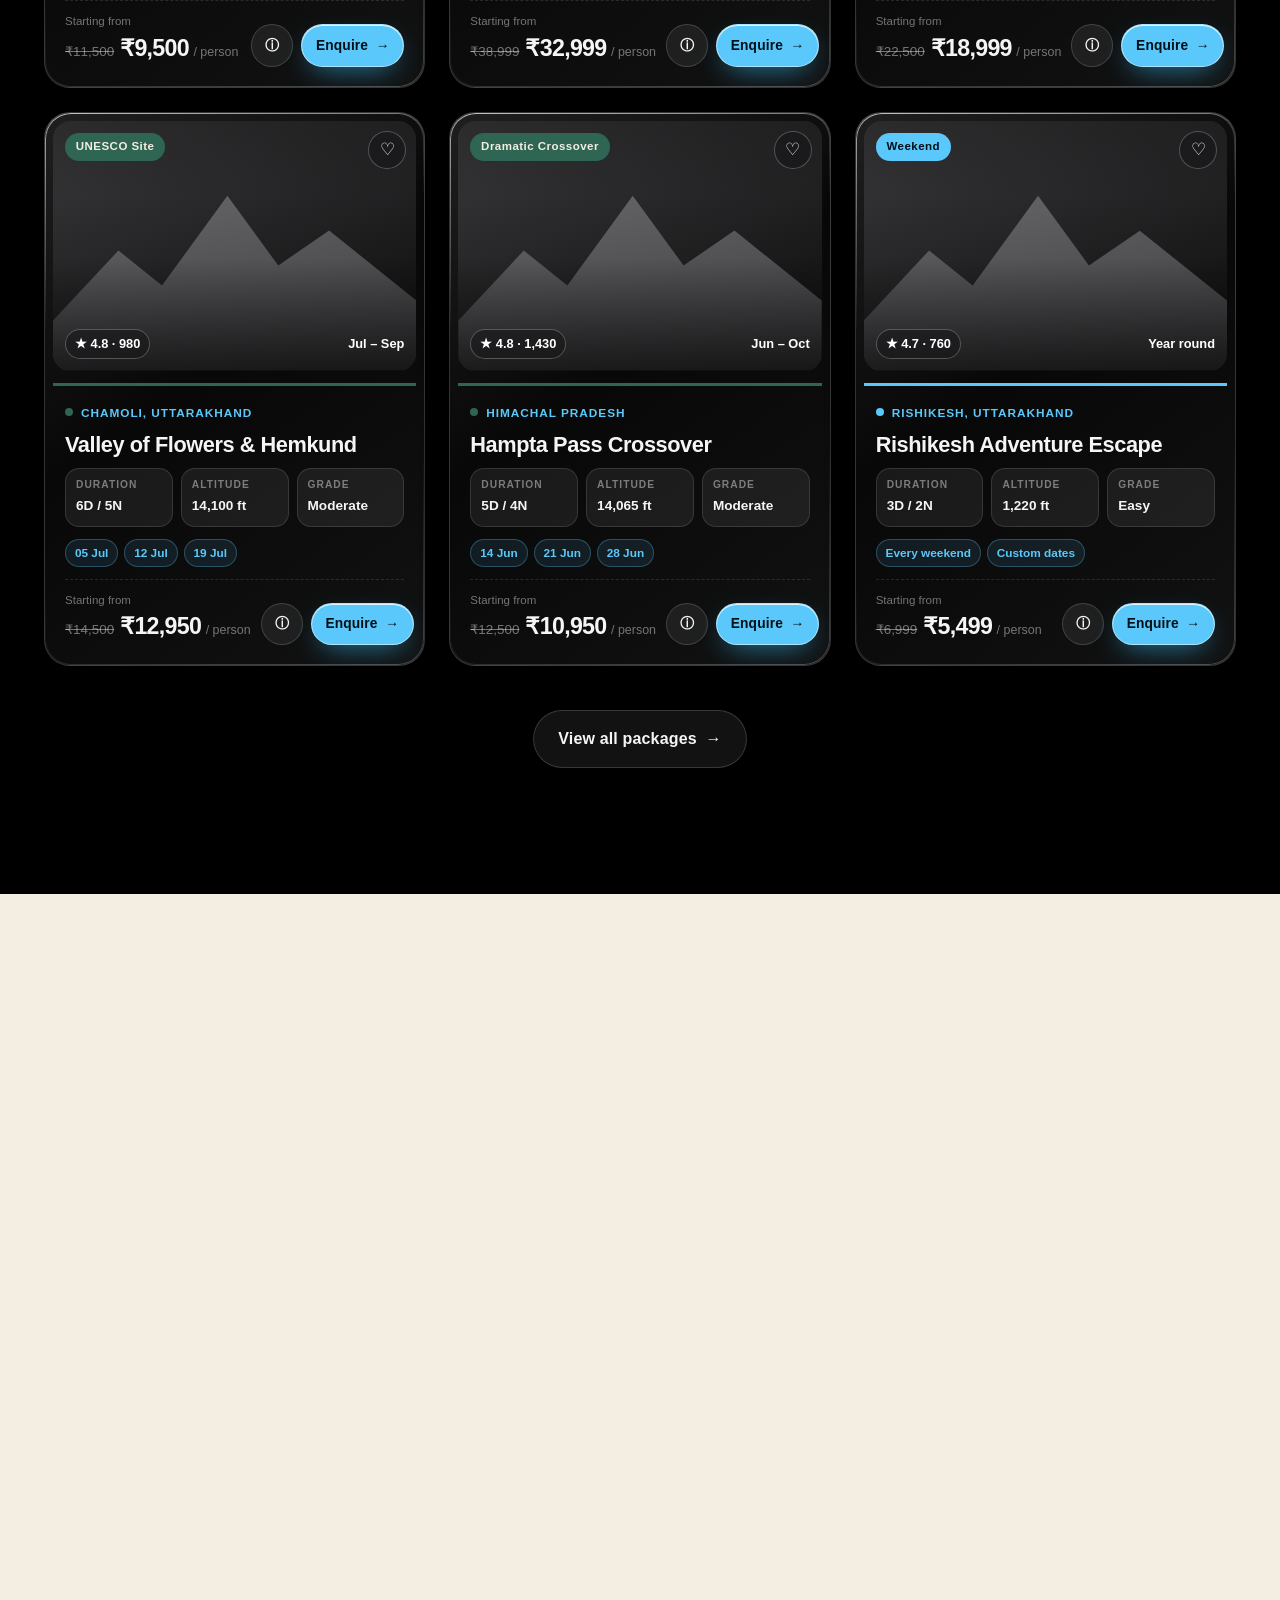
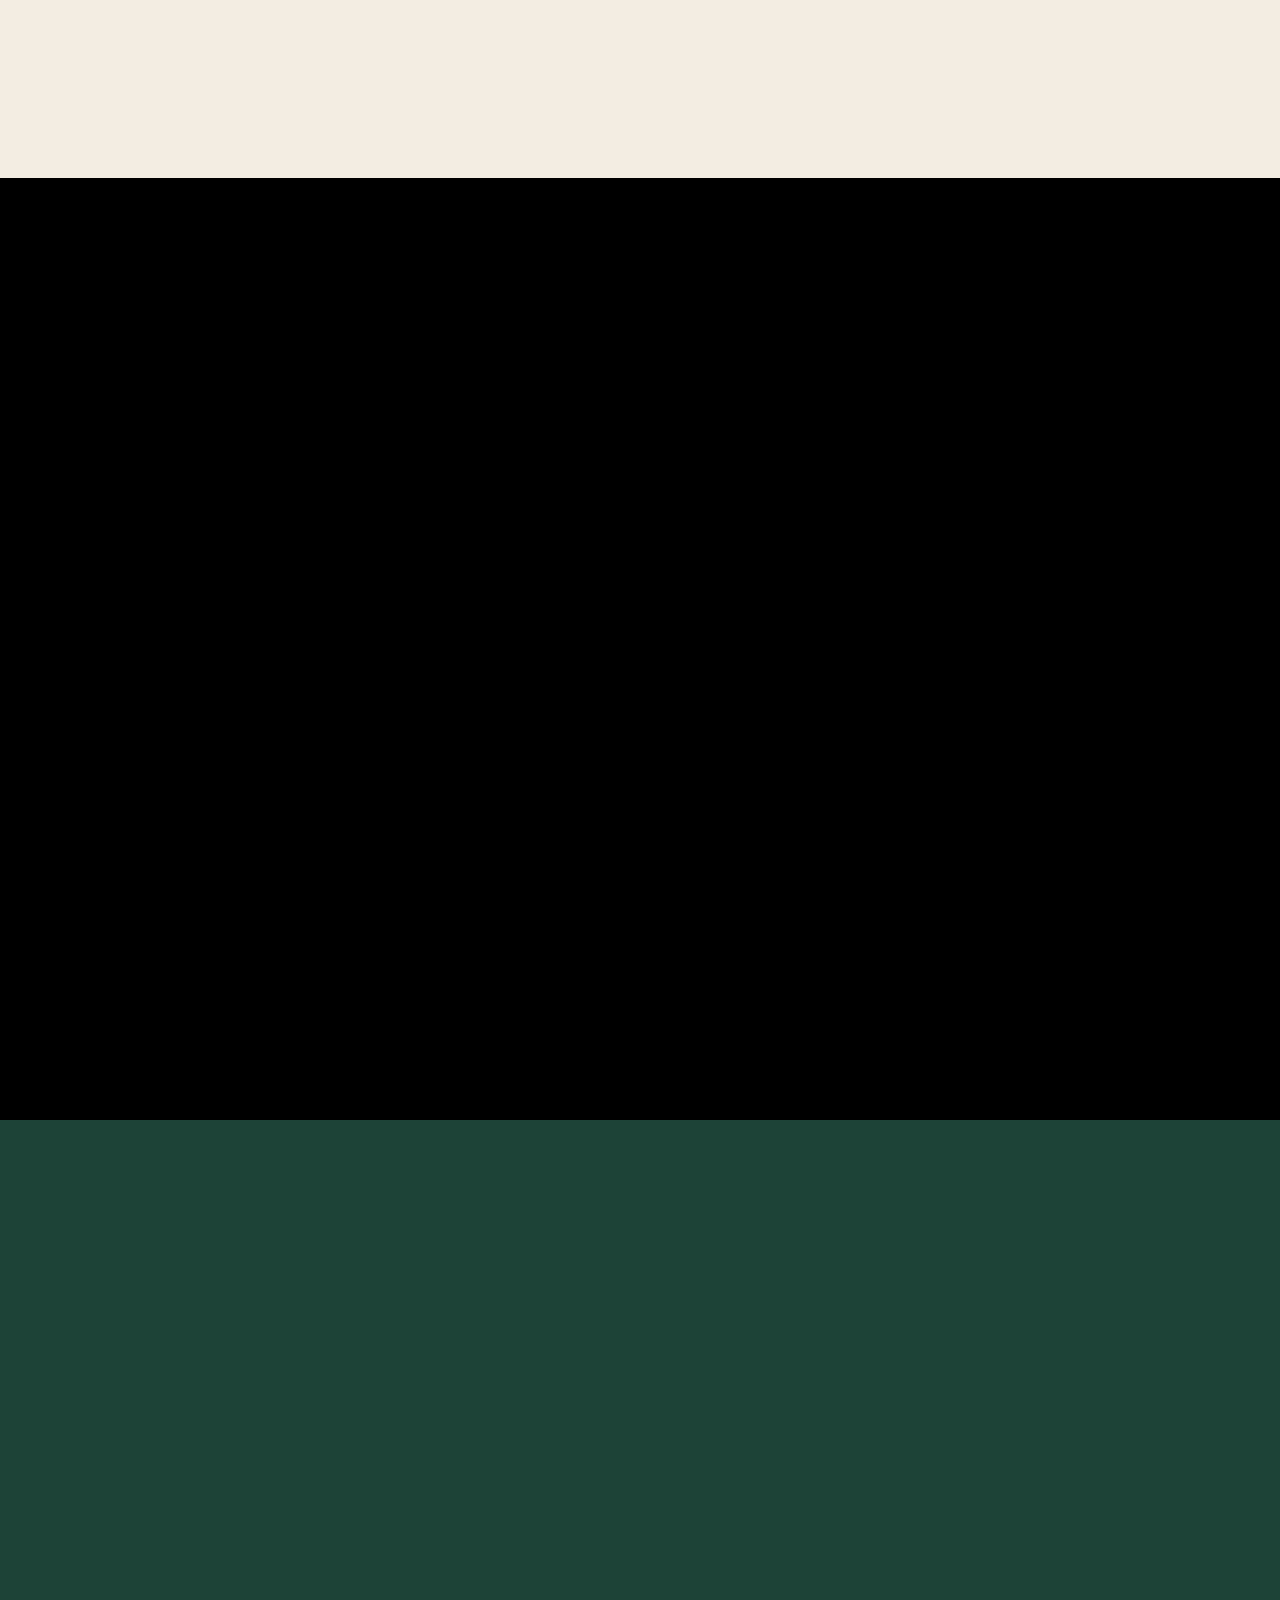
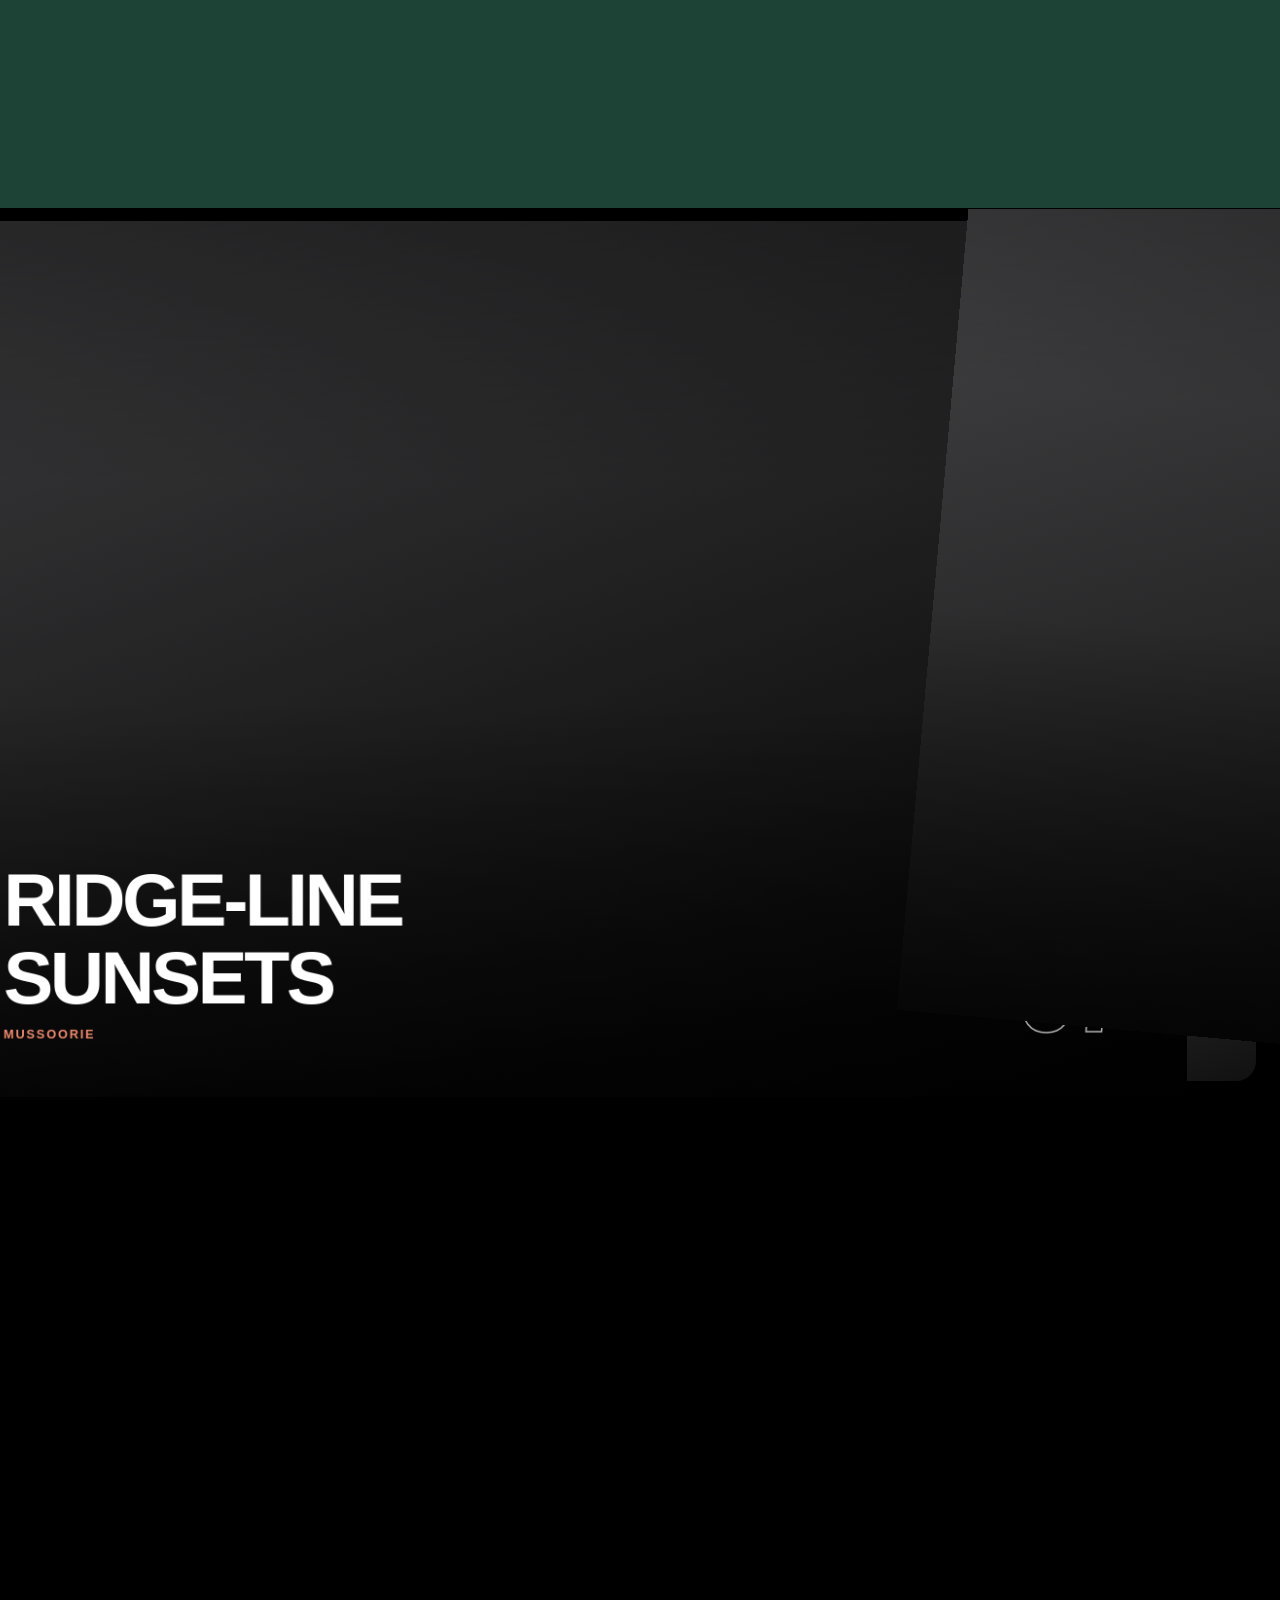
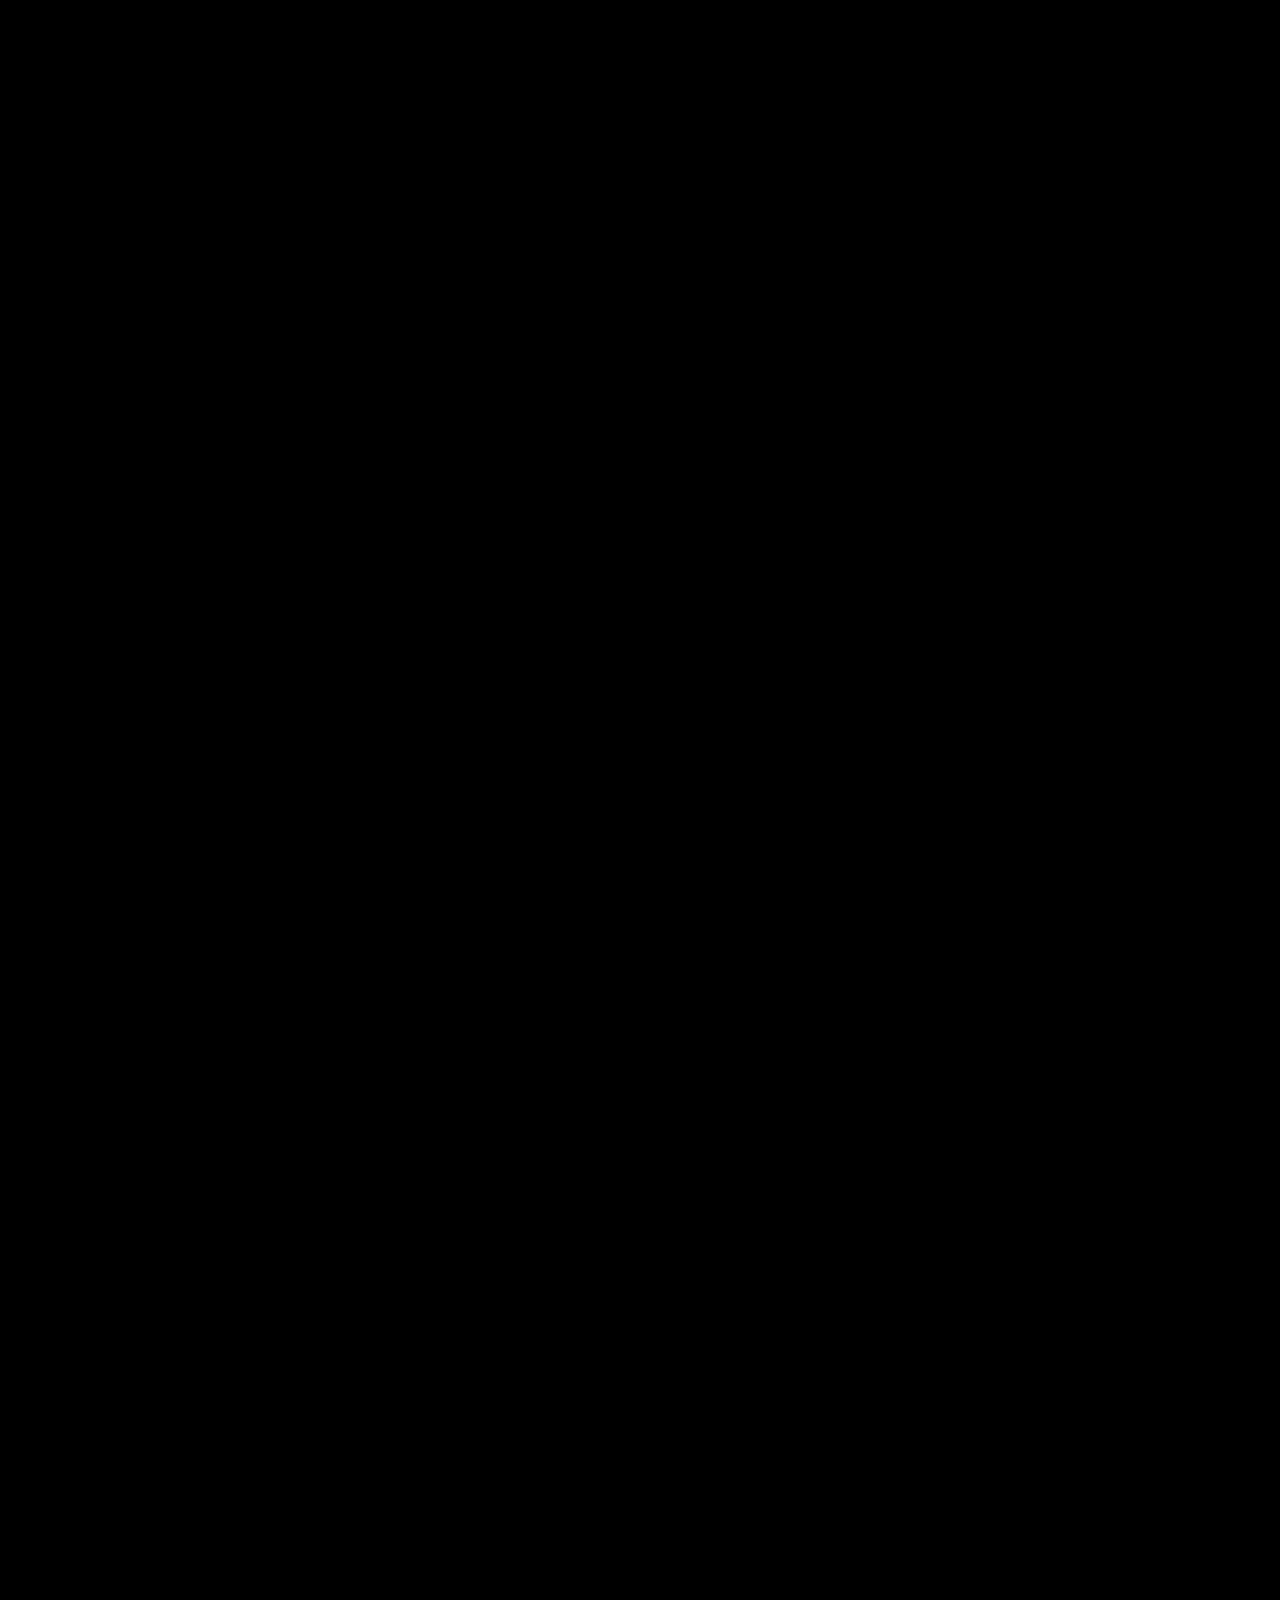
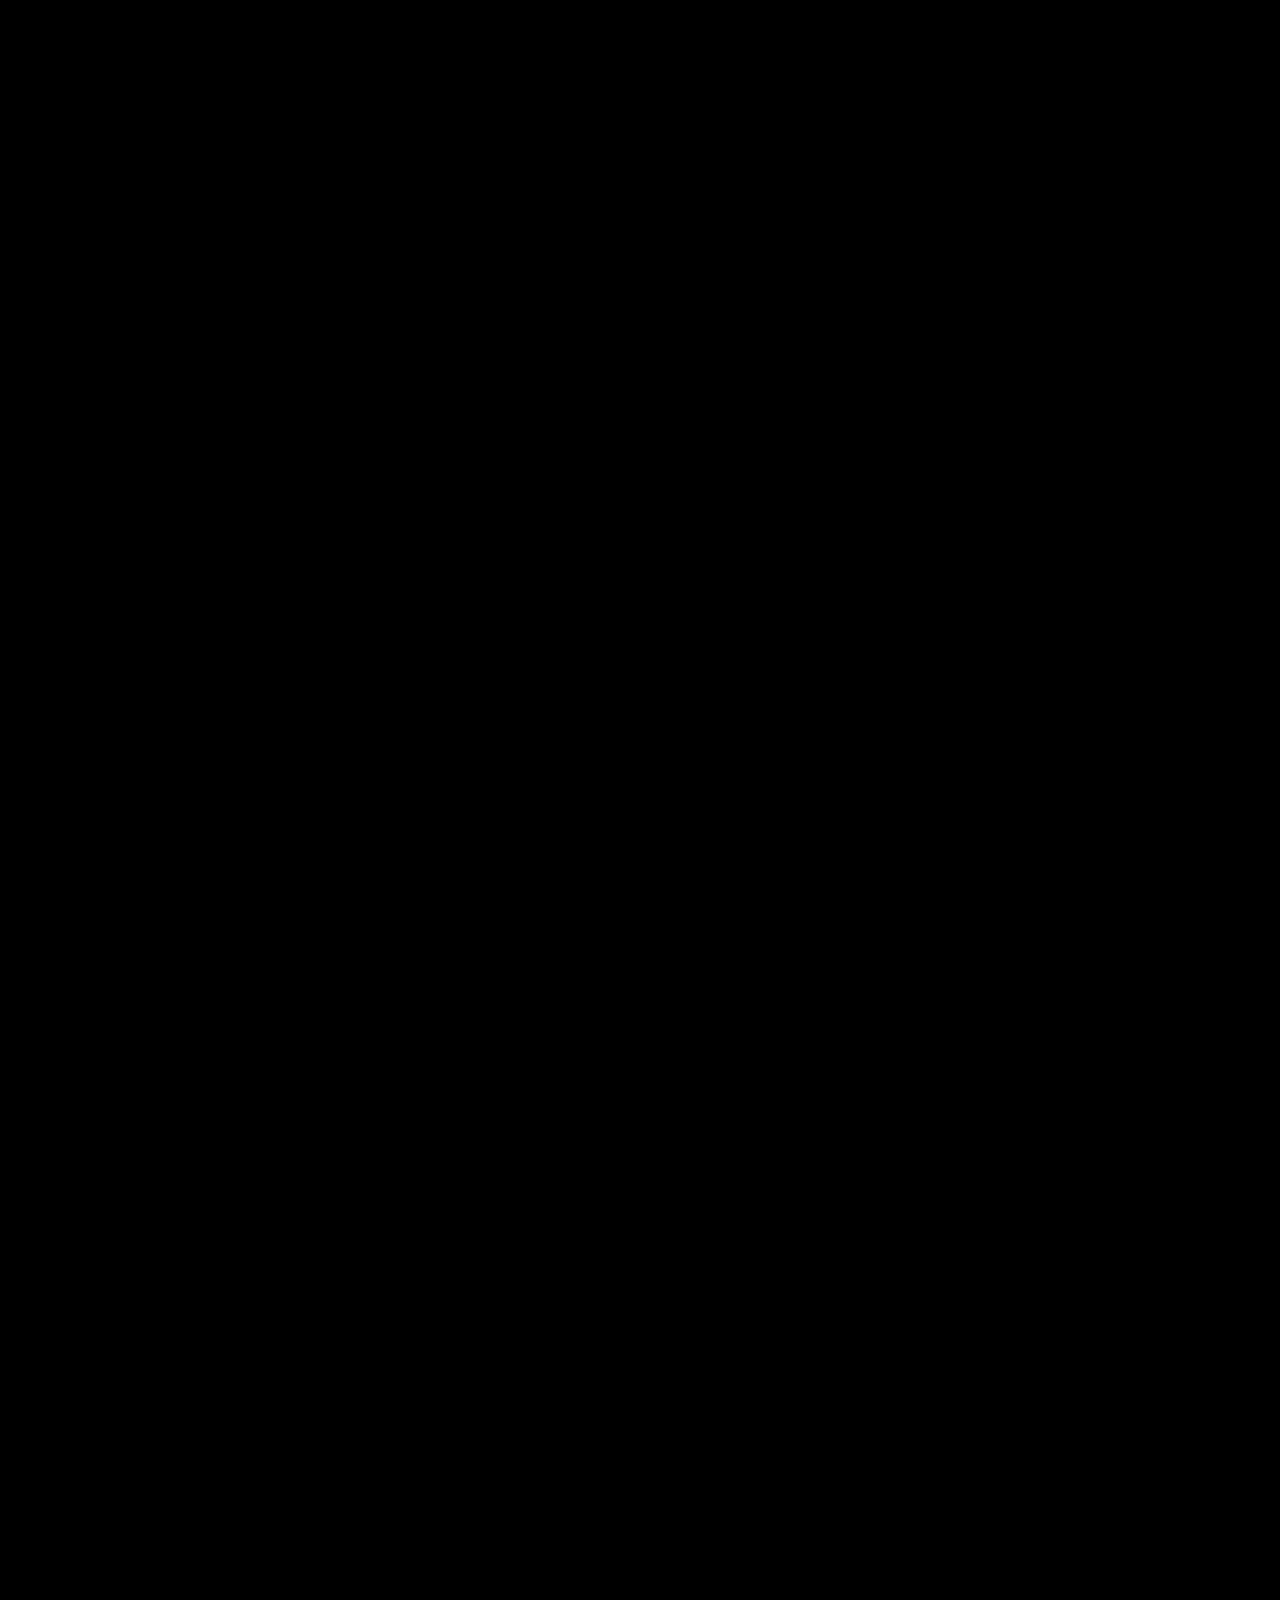
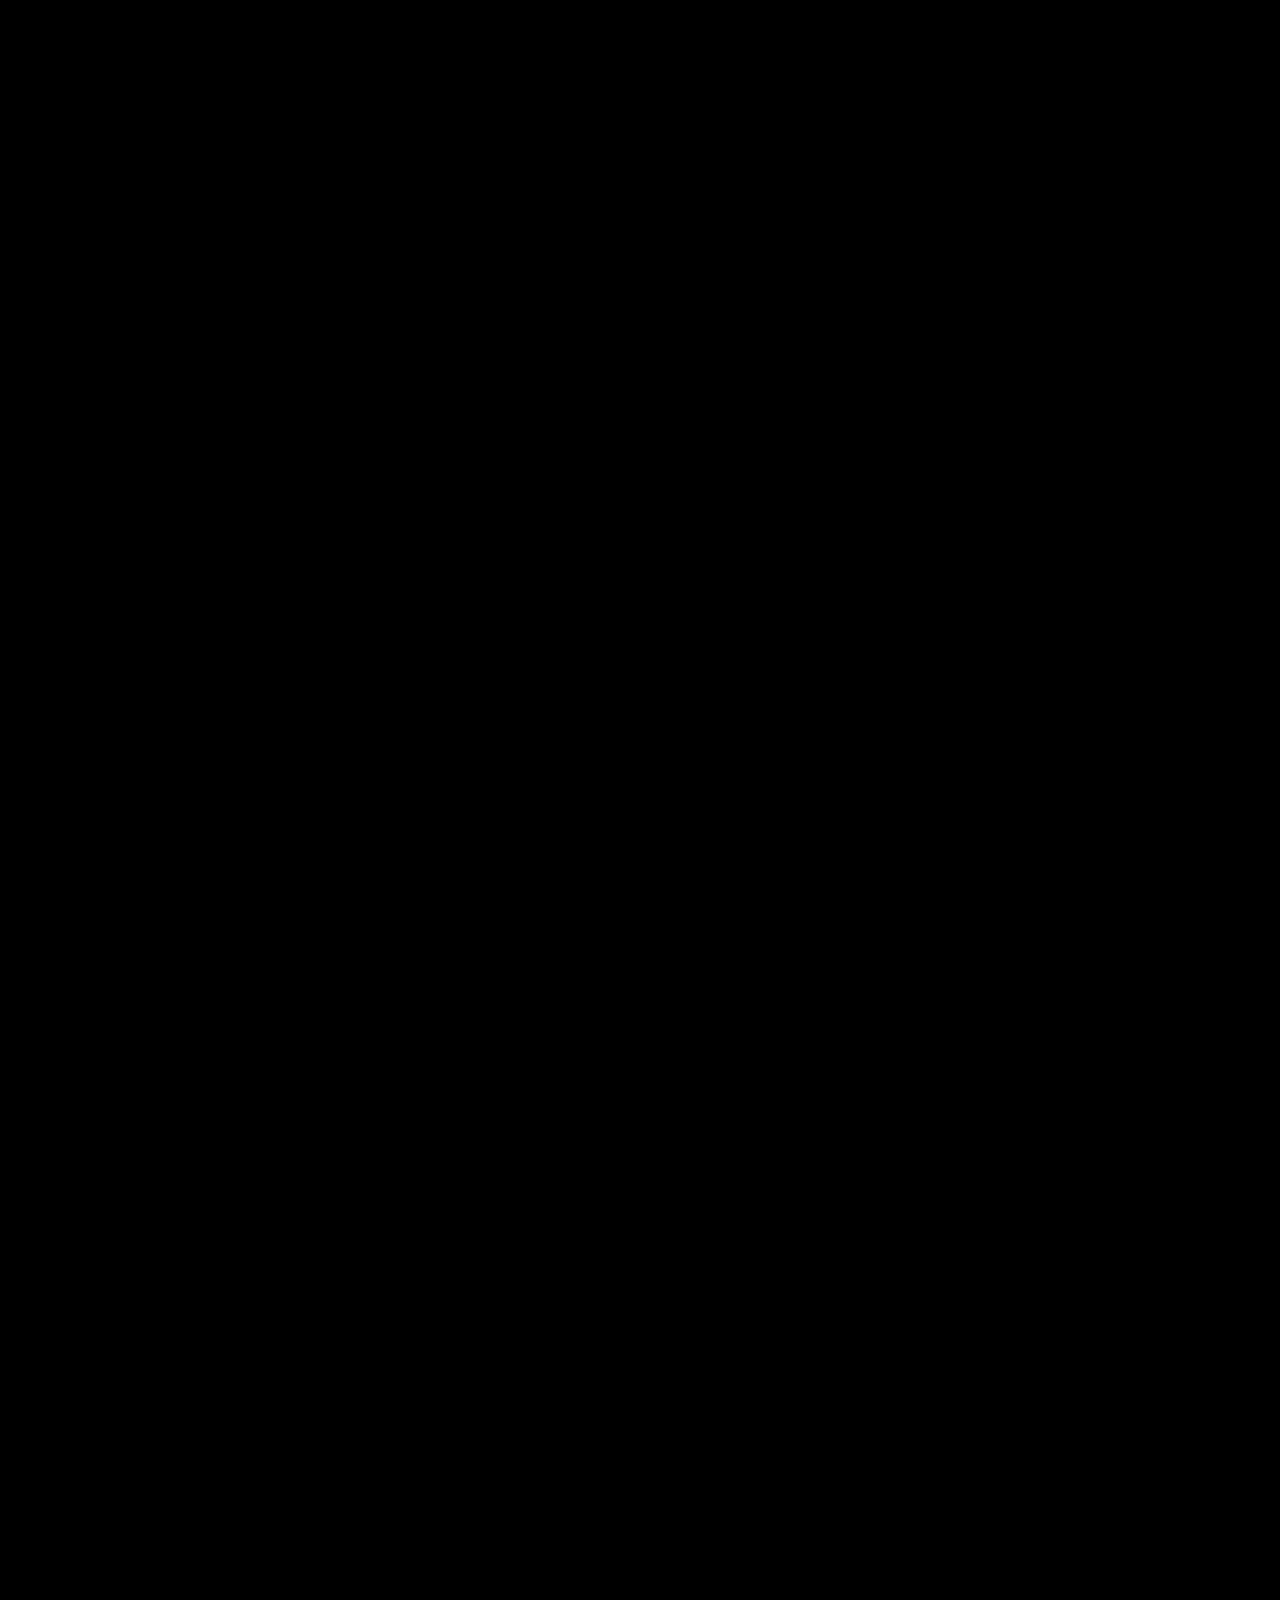
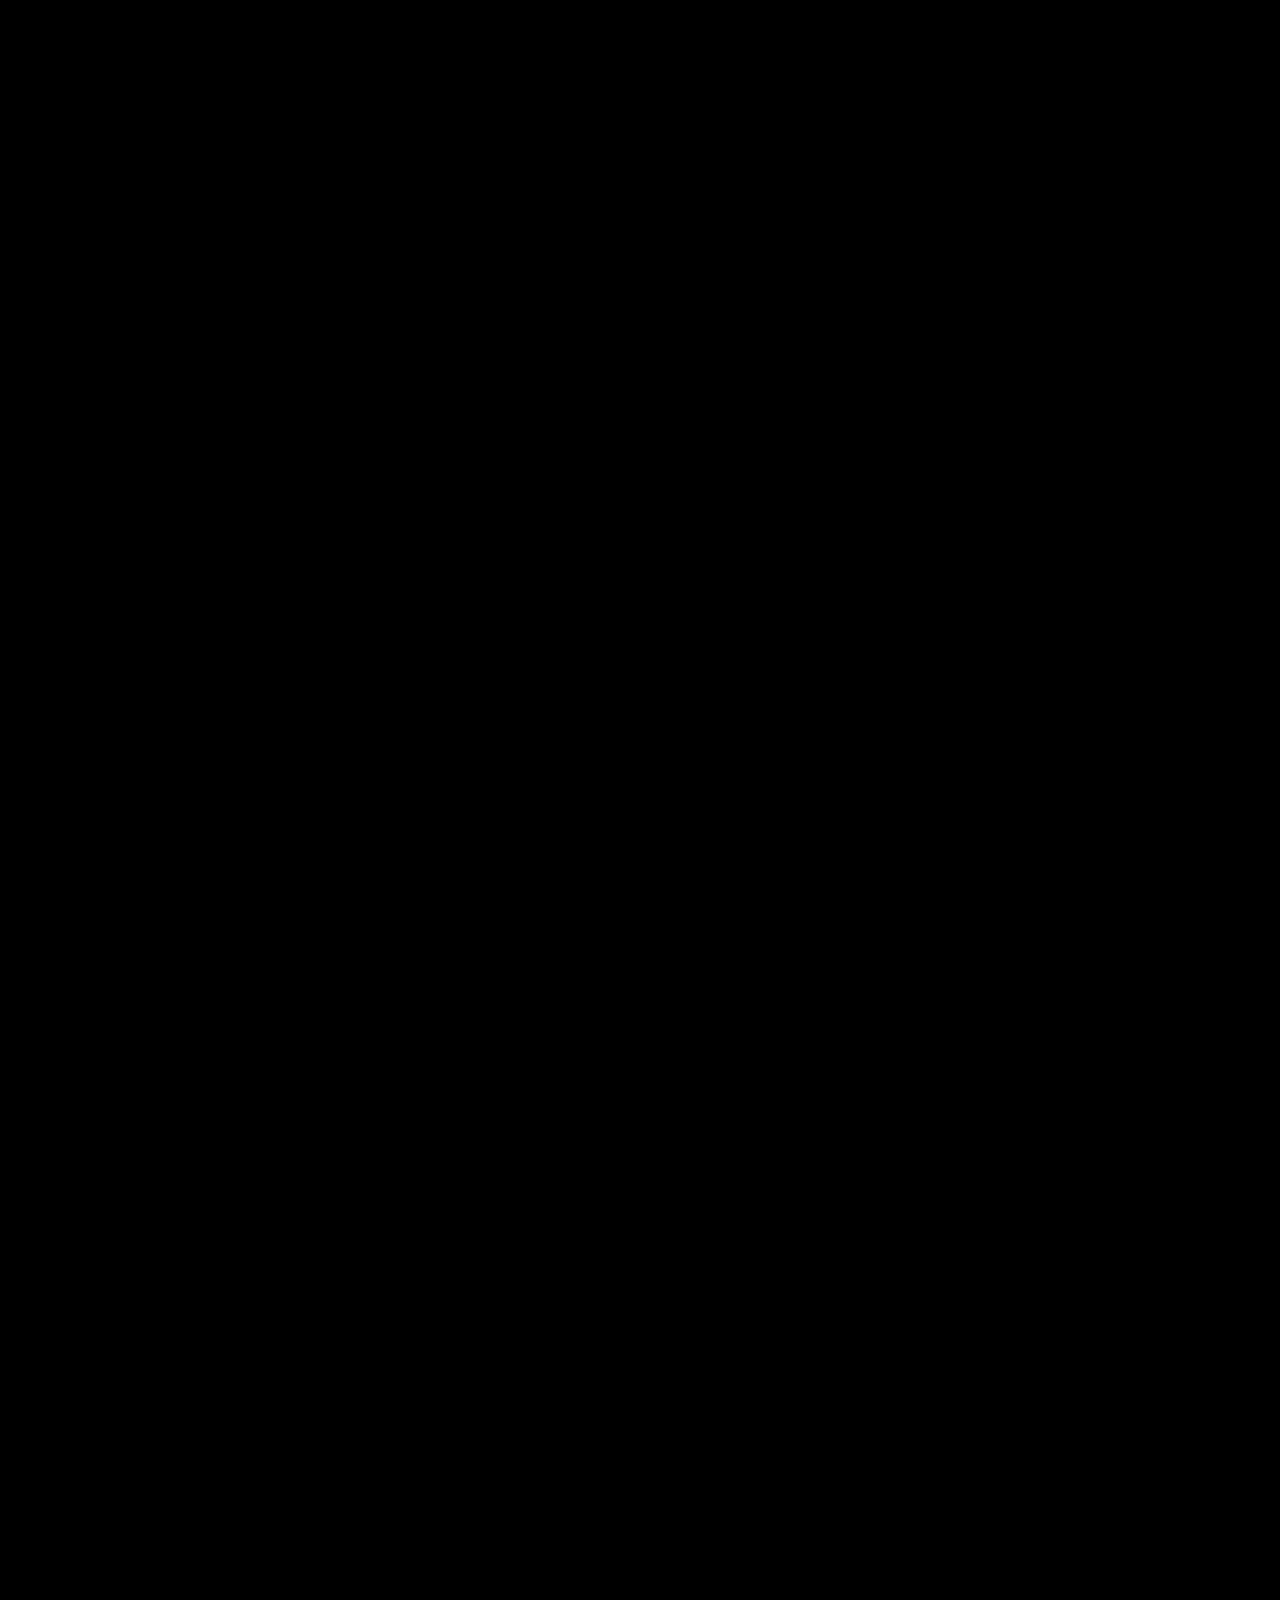
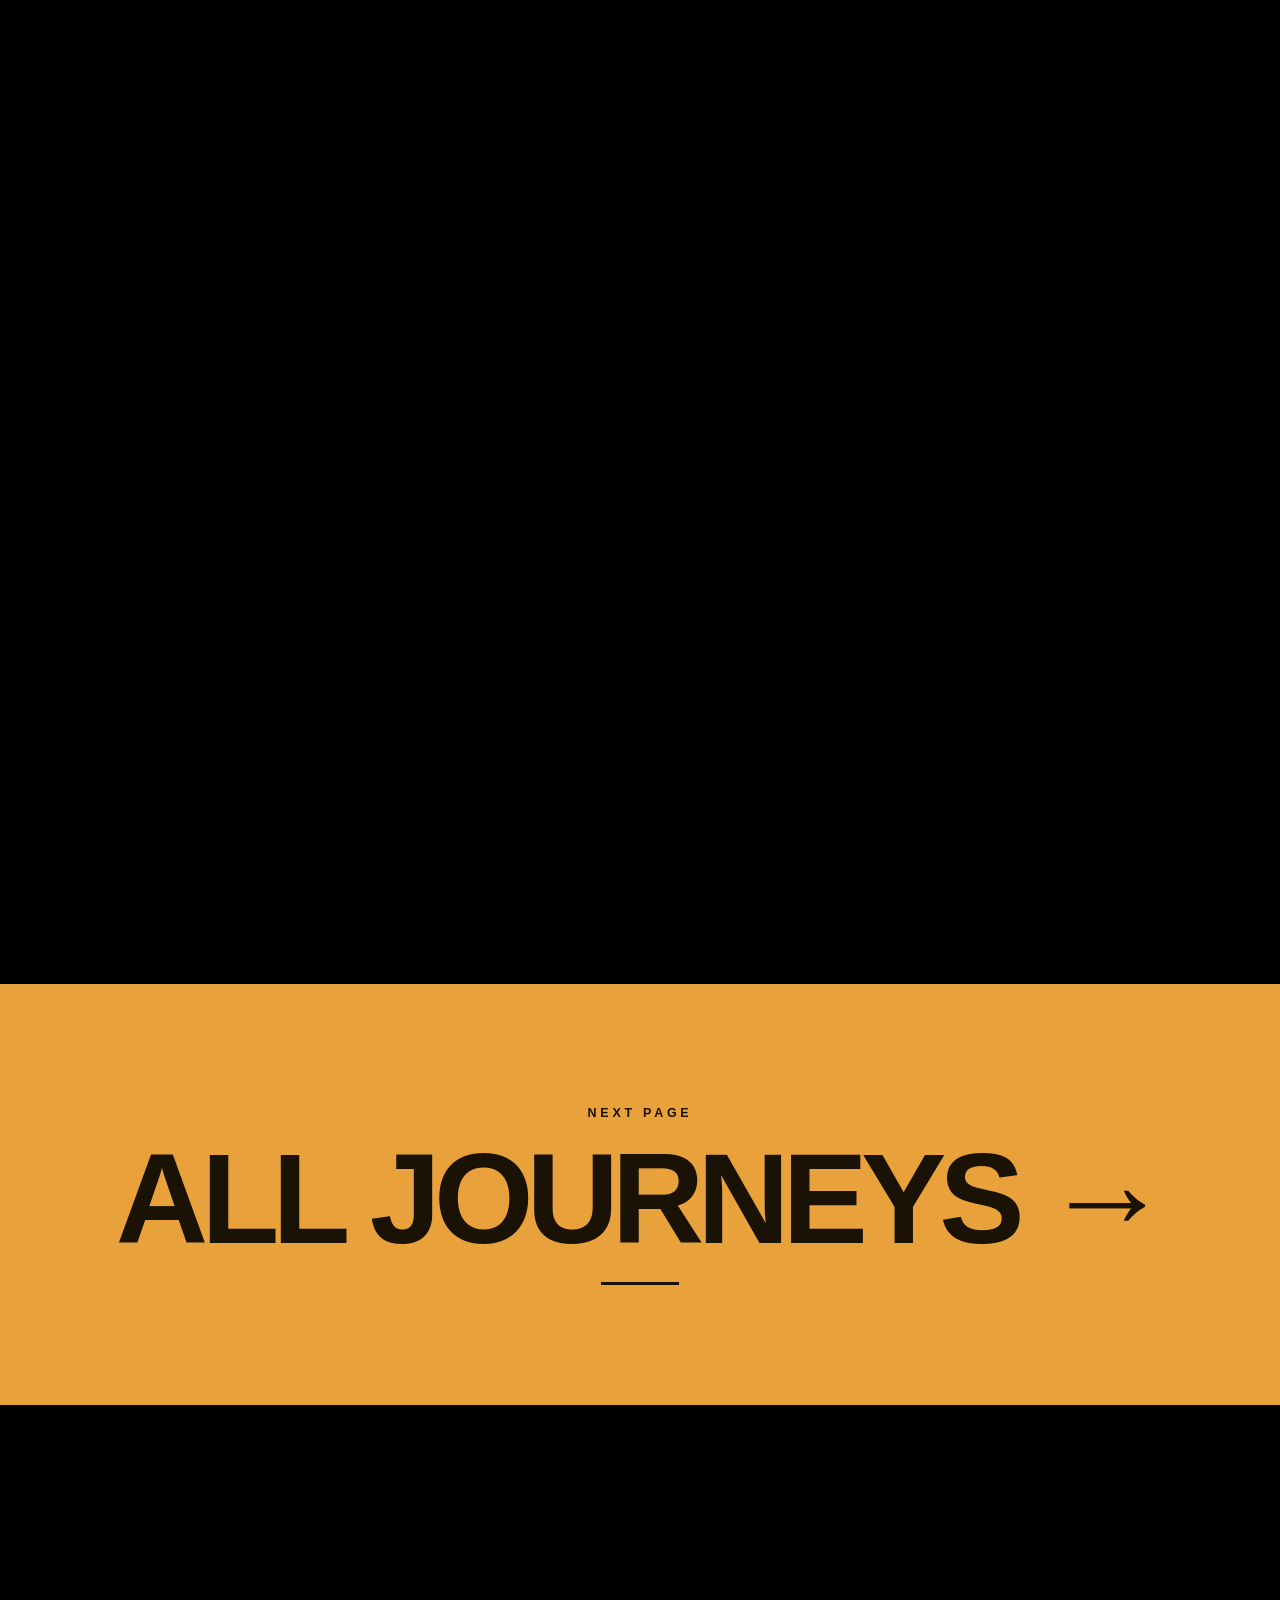
==== commit fcc98c9c: "Remove destination marquee; reviews float continuously right to left - Delete the outlined-text dest" ====
--- a/index.html
+++ b/index.html
@@ -78,13 +78,6 @@
     </section>
   </div>
 
-  <!-- Marquee -->
-  <div class="marquee" aria-hidden="true">
-    <div class="marquee-track">
-      <span>Kedarkantha<i>✦</i></span><span>Char Dham<i>✦</i></span><span>Valley of Flowers<i>✦</i></span><span>Spiti<i>✦</i></span><span>Hampta Pass<i>✦</i></span><span>Rishikesh<i>✦</i></span>
-      <span>Kedarkantha<i>✦</i></span><span>Char Dham<i>✦</i></span><span>Valley of Flowers<i>✦</i></span><span>Spiti<i>✦</i></span><span>Hampta Pass<i>✦</i></span><span>Rishikesh<i>✦</i></span>
-    </div>
-  </div>
 
   <!-- Packages -->
   <section class="section dark" id="packages">
@@ -170,12 +163,9 @@
   <section class="section dark content-auto" id="reviews">
     <div class="wrap">
       <div class="section-head"><span class="eyebrow lines reveal">Traveller stories</span><h2 class="h2 reveal">25,000 smiles</h2></div>
-      <div class="carousel reveal">
-        <button class="car-btn prev glass squishy" aria-label="Previous review">‹</button>
-        <div class="car-track" id="carTrack"></div>
-        <button class="car-btn next glass squishy" aria-label="Next review">›</button>
-      </div>
-      <div class="dots" id="carDots"></div>
+    </div>
+    <div class="reviews-float reveal" role="region" aria-label="Traveller reviews">
+      <div class="reviews-track" id="reviewTrack"></div>
     </div>
   </section>
 
--- a/assets/css/style.css
+++ b/assets/css/style.css
@@ -208,15 +208,6 @@
 .stat b.pop { animation: numPop 600ms var(--ease-spring); }
 @keyframes numPop { 40% { transform: scale(1.3,.82); color: var(--accent-text); } 70% { transform: scale(.95,1.07); } }
 
-/* ---------- Marquee (secondary action) ---------- */
-.marquee { overflow: hidden; border-block: 1px solid var(--line); padding: 22px 0; background: var(--black); }
-.marquee-track { display: flex; width: max-content; gap: 48px; animation: marquee 40s linear infinite; }
-.marquee span { font-size: clamp(1.6rem, 3.6vw, 2.8rem); font-weight: 800; text-transform: uppercase; letter-spacing: -.03em; white-space: nowrap; color: transparent; -webkit-text-stroke: 1px rgba(255,255,255,.5); }
-.marquee span:nth-child(3n+1) { color: #fff; -webkit-text-stroke: 0; }
-.marquee span i { font-style: normal; color: var(--sky); -webkit-text-stroke: 0; margin-left: 48px; }
-.marquee span:nth-child(3n+2) i { color: var(--marigold); }
-.marquee span:nth-child(3n) i { color: var(--rust); }
-@keyframes marquee { to { transform: translateX(-50%); } }
 
 /* ---------- Tabs (snappy) ---------- */
 .toolbar { display: flex; flex-wrap: wrap; justify-content: center; gap: 12px; margin-bottom: 40px; }
@@ -355,20 +346,12 @@
 .next-page:hover .under { transform: scaleX(1); }
 
 /* ---------- Reviews ---------- */
-.carousel { position: relative; max-width: 1040px; margin: 0 auto; display: flex; align-items: center; gap: 14px; }
-.car-track { flex: 1; display: flex; gap: 20px; overflow-x: auto; scroll-snap-type: x mandatory; scroll-behavior: smooth; scrollbar-width: none; padding: 10px 4px 20px; }
-.car-track::-webkit-scrollbar { display: none; }
-.review { scroll-snap-align: center; flex: 0 0 min(440px, 86%); border-radius: var(--radius); padding: 28px; transition: transform var(--t-base) var(--ease-out), opacity var(--t-base); }
-.review.dim { opacity: .45; transform: scale(.94); }
+.review { flex: 0 0 auto; width: min(420px, 82vw); border-radius: var(--radius); padding: 28px; transition: transform var(--t-base) var(--ease-out), opacity var(--t-base); }
 .review p { font-size: 1.04rem; margin: 14px 0 20px; }
 .stars { color: var(--marigold); letter-spacing: 3px; }
 .who { display: flex; gap: 12px; align-items: center; }
 .avatar { width: 46px; height: 46px; border-radius: 50%; display: grid; place-items: center; font-weight: 800; background: #fff; color: #000; }
 .who small { display: block; color: var(--fg-3); }
-.car-btn { width: 48px; height: 48px; flex: 0 0 48px; border-radius: 50%; cursor: pointer; font-size: 1.5rem; display: grid; place-items: center; color: var(--fg); }
-.dots { display: flex; justify-content: center; gap: 8px; margin-top: 10px; }
-.dots button { width: 8px; height: 8px; border-radius: 999px; border: 0; background: var(--line); cursor: pointer; padding: 0; transition: width 380ms var(--ease-spring), background var(--t-snap); }
-.dots button.on { width: 28px; background: var(--sky); }
 
 /* ---------- FAQ ---------- */
 .faq { max-width: 840px; margin: 0 auto; display: grid; gap: 12px; }
@@ -557,7 +540,6 @@
   .brand-text { font-size: .95rem; }
   .nav > .btn .arrow { display: none; }
   .m-body .meta { grid-template-columns: repeat(2, 1fr); }
-  .car-btn { display: none; }
   .spot-float { right: 8px; } .spot-float.f2 { left: 8px; }
   .form .row { grid-template-columns: 1fr; }
   .card-foot { flex-direction: column; align-items: stretch; }
@@ -661,3 +643,17 @@
 .foot-grid .brand .brand-mark { display: grid; color: #000; }
 .foot-grid .brand .brand-text { display: inline; color: #f5f5f7; }
 .foot-grid .brand .brand-text b { color: var(--sky); }
+
+
+/* ---------- Reviews: continuous right-to-left float ---------- */
+.reviews-float { overflow: hidden; padding: 8px 0 24px;
+  -webkit-mask-image: linear-gradient(90deg, transparent, #000 8%, #000 92%, transparent);
+          mask-image: linear-gradient(90deg, transparent, #000 8%, #000 92%, transparent); }
+.reviews-track { display: flex; width: max-content; animation: reviewsFloat var(--dur, 60s) linear infinite; }
+.reviews-track .review { margin-right: 24px; }               /* margin (not gap) keeps the -50% loop seamless */
+.reviews-float:hover .reviews-track, .reviews-float:focus-within .reviews-track { animation-play-state: paused; }
+@keyframes reviewsFloat { from { transform: translate3d(0, 0, 0); } to { transform: translate3d(-50%, 0, 0); } }
+@media (prefers-reduced-motion: reduce) {
+  .reviews-track { animation: none !important; }
+  .reviews-float { overflow-x: auto; -webkit-mask-image: none; mask-image: none; }
+}
